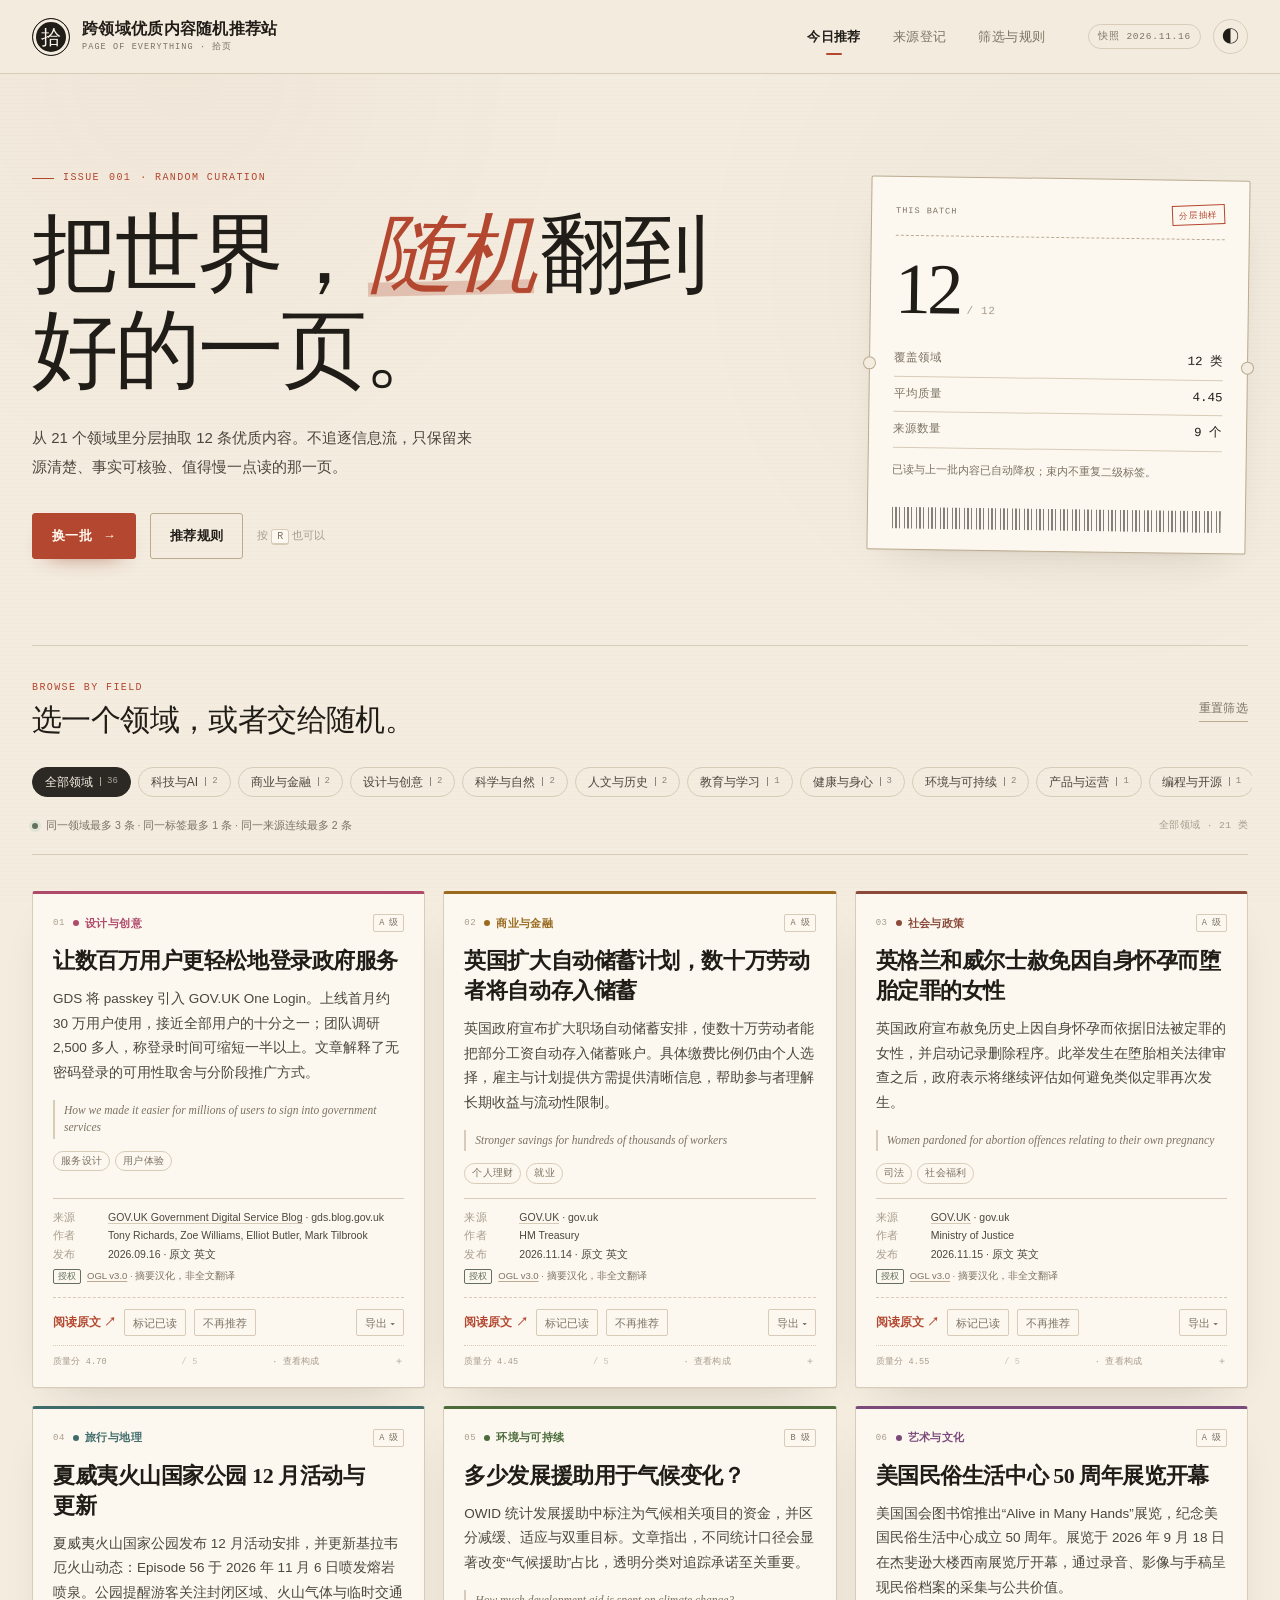
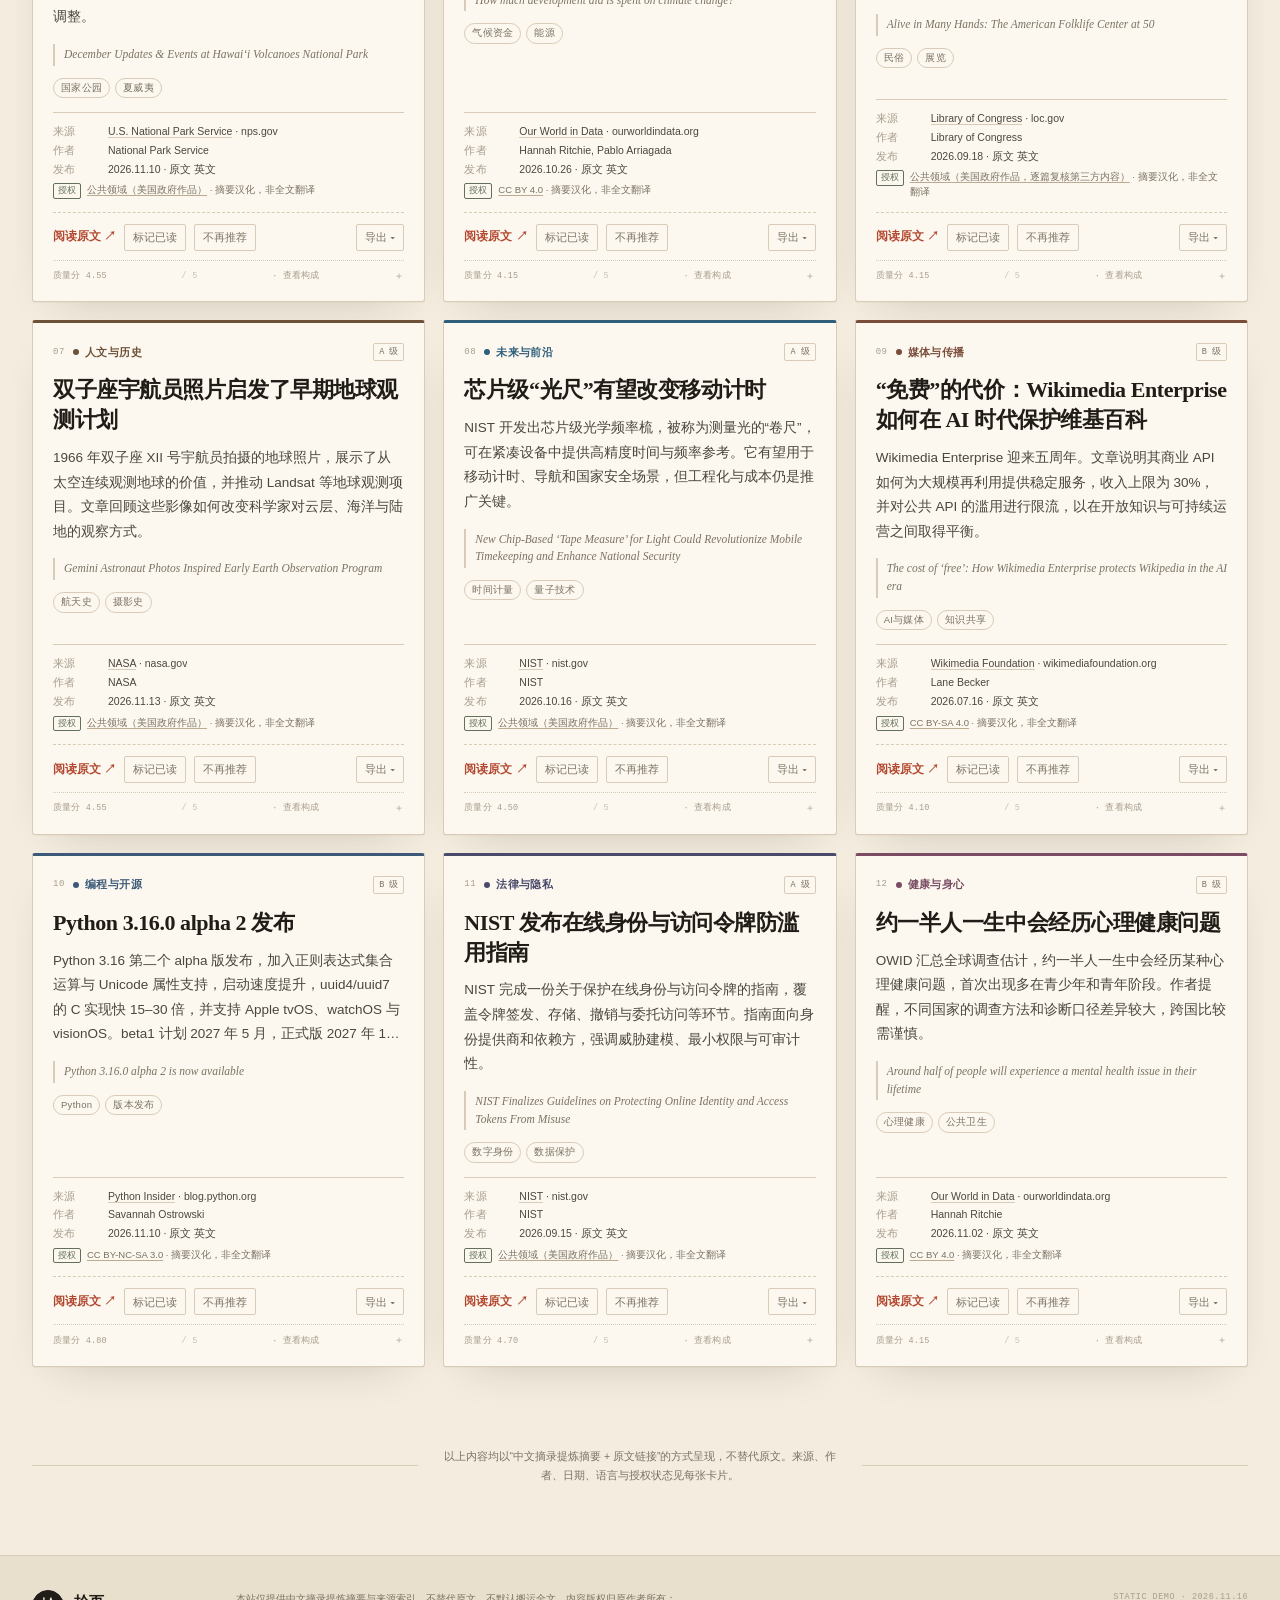
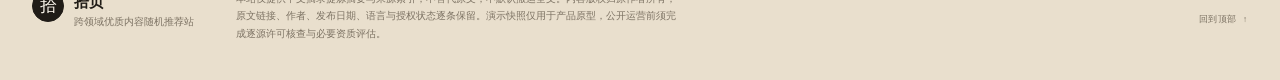
==== index.html @ 235af165 "Add files via upload" ====
<!doctype html>
<html lang="zh-CN">
<head>
  <meta charset="utf-8">
  <meta name="viewport" content="width=device-width, initial-scale=1">
  <meta name="theme-color" content="#f3ecdf">
  <title>跨领域优质内容随机推荐站 · 拾页</title>
  <meta name="description" content="从 21 个领域随机挑选优质内容，提供中文摘录提炼摘要、原始来源与原文链接。">
  <style>
/* assets/css/styles.css */
/* =========================================================
   拾页 · 跨领域优质内容随机推荐站
   暖纸 / 墨色 / 朱砂 —— 编辑部式阅读界面
   ========================================================= */

:root {
  color-scheme: light;
  --paper: #f3ecdf;
  --paper-deep: #e9dfcd;
  --paper-soft: #faf5eb;
  --card: #fcf8f0;
  --card-raised: #fffdf8;
  --ink: #201c17;
  --ink-soft: #4c463d;
  --muted: #7c7263;
  --faint: #a99d8c;
  --line: #d8cbb7;
  --line-strong: #bcab91;
  --accent: #b3472f;
  --accent-deep: #8e3220;
  --accent-soft: #f0d9cf;
  --accent-wash: rgba(179, 71, 47, .08);
  --olive: #63705b;
  --olive-soft: #dfe4d5;
  --gold: #a77a35;
  --gold-soft: #efe2c8;
  --selected: #2c2924;
  --selected-ink: #f8f1e4;
  --shadow: 0 1px 0 rgba(77, 62, 42, .04), 0 18px 45px -28px rgba(64, 47, 25, .28);
  --shadow-lift: 0 2px 0 rgba(77, 62, 42, .05), 0 26px 60px -32px rgba(64, 47, 25, .38);
  --radius: 3px;
  --radius-lg: 8px;
  --serif: "Iowan Old Style", "Palatino Linotype", "Book Antiqua", "Songti SC", "STSong", "SimSun", Georgia, serif;
  --sans: "Inter", "SF Pro Text", "PingFang SC", "Hiragino Sans GB", "Microsoft YaHei", "Noto Sans SC", sans-serif;
  --mono: "SFMono-Regular", Consolas, "Liberation Mono", Menlo, monospace;
  --shell: 1240px;
  --header-h: 74px;
  --ease: cubic-bezier(.22, 1, .36, 1);
}

[data-theme="dark"] {
  color-scheme: dark;
  --paper: #171410;
  --paper-deep: #100e0b;
  --paper-soft: #211c16;
  --card: #211c16;
  --card-raised: #272119;
  --ink: #f1e8d9;
  --ink-soft: #c8bca9;
  --muted: #a29582;
  --faint: #7d7161;
  --line: #3b3227;
  --line-strong: #554737;
  --accent: #dc7659;
  --accent-deep: #ec9075;
  --accent-soft: #44261e;
  --accent-wash: rgba(220, 118, 89, .1);
  --olive: #9aa98a;
  --olive-soft: #2b3325;
  --gold: #d0a45f;
  --gold-soft: #352b1b;
  --selected: #eadbc3;
  --selected-ink: #201c17;
  --shadow: 0 1px 0 rgba(0, 0, 0, .16), 0 22px 50px -30px rgba(0, 0, 0, .8);
  --shadow-lift: 0 2px 0 rgba(0, 0, 0, .2), 0 30px 60px -30px rgba(0, 0, 0, .9);
}

*,
*::before,
*::after { box-sizing: border-box; }

html { scroll-behavior: smooth; scroll-padding-top: calc(var(--header-h) + 22px); }

body {
  margin: 0;
  min-width: 320px;
  background: var(--paper);
  color: var(--ink);
  font-family: var(--sans);
  font-size: 15px;
  line-height: 1.65;
  -webkit-font-smoothing: antialiased;
  text-rendering: optimizeLegibility;
  overflow-x: hidden;
}

body::before {
  content: "";
  position: fixed;
  inset: 0;
  pointer-events: none;
  z-index: 0;
  opacity: .55;
  background:
    radial-gradient(circle at 14% 8%, rgba(179, 71, 47, .055), transparent 31%),
    radial-gradient(circle at 86% 30%, rgba(99, 112, 91, .06), transparent 34%),
    repeating-linear-gradient(0deg, rgba(110, 92, 66, .025) 0, rgba(110, 92, 66, .025) 1px, transparent 1px, transparent 4px);
}

[data-theme="dark"] body::before { opacity: .35; }

::selection { background: var(--accent); color: #fff8ec; }

img, svg { max-width: 100%; }

button, input, select, textarea { font: inherit; color: inherit; }

button { cursor: pointer; }

a { color: inherit; }

h1, h2, h3, p, dl, dd, ol, ul { margin: 0; }

em { font-style: italic; }

[hidden] { display: none !important; }

:focus-visible {
  outline: 2px solid var(--accent);
  outline-offset: 3px;
}

.skip-link {
  position: fixed;
  left: 16px;
  top: -70px;
  z-index: 1000;
  padding: 10px 16px;
  background: var(--ink);
  color: var(--paper-soft);
  border-radius: 999px;
  text-decoration: none;
  transition: top .2s;
}
.skip-link:focus { top: 12px; }

.shell {
  width: min(calc(100% - 64px), var(--shell));
  margin-inline: auto;
  position: relative;
  z-index: 1;
}

/* ---------- Header ---------- */

.site-header {
  position: sticky;
  top: 0;
  z-index: 50;
  height: var(--header-h);
  border-bottom: 1px solid var(--line);
  background: color-mix(in srgb, var(--paper) 88%, transparent);
  backdrop-filter: blur(14px) saturate(1.1);
}

.header-inner {
  height: 100%;
  display: flex;
  align-items: center;
  gap: 28px;
}

.brand {
  display: inline-flex;
  align-items: center;
  gap: 12px;
  text-decoration: none;
  flex: 0 0 auto;
}

.brand-mark {
  width: 38px;
  height: 38px;
  display: grid;
  place-items: center;
  border: 1px solid var(--ink);
  background: var(--ink);
  color: var(--paper-soft);
  font-family: var(--serif);
  font-size: 20px;
  line-height: 1;
  border-radius: 50%;
  box-shadow: inset 0 0 0 3px var(--paper), inset 0 0 0 4px var(--ink);
}
.brand-mark.small { width: 32px; height: 32px; font-size: 17px; box-shadow: none; }

.brand-copy { display: grid; gap: 1px; }
.brand-copy strong {
  font-family: var(--serif);
  font-weight: 600;
  font-size: 15.5px;
  letter-spacing: .02em;
  line-height: 1.3;
}
.brand-copy small {
  font-family: var(--mono);
  font-size: 8.5px;
  letter-spacing: .13em;
  color: var(--muted);
}

.main-nav {
  display: flex;
  align-items: center;
  gap: 2px;
  margin-left: auto;
}

.nav-link {
  position: relative;
  border: 0;
  background: transparent;
  color: var(--muted);
  padding: 10px 15px;
  font-size: 13px;
  letter-spacing: .03em;
  border-radius: 999px;
  transition: color .2s, background .2s;
}
.nav-link:hover { color: var(--ink); background: var(--accent-wash); }
.nav-link.is-active { color: var(--ink); font-weight: 600; }
.nav-link.is-active::after {
  content: "";
  position: absolute;
  left: 50%;
  bottom: 2px;
  width: 16px;
  height: 2px;
  background: var(--accent);
  transform: translateX(-50%);
  border-radius: 2px;
}

.header-tools {
  display: flex;
  align-items: center;
  gap: 12px;
  flex: 0 0 auto;
}

.snapshot {
  font-family: var(--mono);
  font-size: 9.5px;
  letter-spacing: .08em;
  color: var(--muted);
  border: 1px solid var(--line);
  padding: 4px 9px;
  border-radius: 999px;
  white-space: nowrap;
}

.icon-button {
  width: 35px;
  height: 35px;
  display: grid;
  place-items: center;
  border: 1px solid var(--line);
  border-radius: 50%;
  background: transparent;
  transition: transform .35s var(--ease), border-color .2s, background .2s;
}
.icon-button:hover { border-color: var(--ink); background: var(--card); transform: rotate(18deg); }
.theme-icon { font-size: 17px; line-height: 1; }

/* ---------- Shared type ---------- */

.eyebrow, .section-kicker {
  font-family: var(--mono);
  font-size: 10px;
  letter-spacing: .14em;
  text-transform: uppercase;
  color: var(--accent);
  display: flex;
  align-items: center;
  gap: 9px;
}
.eyebrow-rule {
  width: 22px;
  height: 1px;
  background: currentColor;
  display: inline-block;
}

.hero h1, .page-intro h1 {
  font-family: var(--serif);
  font-weight: 500;
  letter-spacing: -.035em;
  line-height: 1.13;
}

.hero-accent {
  color: var(--accent);
  font-style: italic;
  position: relative;
  padding: 0 .06em;
}
.hero-accent::after {
  content: "";
  position: absolute;
  left: 2%;
  right: 4%;
  bottom: .08em;
  height: .16em;
  background: var(--accent);
  opacity: .26;
  transform: rotate(-1.2deg);
}

.page-intro h1 em { color: var(--accent); font-weight: 400; }

.hero-lead, .page-lead {
  color: var(--ink-soft);
  font-size: 15px;
  line-height: 1.9;
  max-width: 55ch;
}

.section-heading {
  display: flex;
  justify-content: space-between;
  align-items: flex-end;
  gap: 26px;
  margin-bottom: 24px;
}
.section-heading.compact { align-items: center; }
.section-heading h2 {
  font-family: var(--serif);
  font-size: clamp(22px, 2.5vw, 30px);
  font-weight: 500;
  letter-spacing: -.02em;
  line-height: 1.25;
  margin-top: 5px;
}
.section-heading p:not(.section-kicker) {
  margin-top: 7px;
  color: var(--muted);
  font-size: 13px;
  max-width: 68ch;
}

/* ---------- Buttons ---------- */

.button {
  min-height: 43px;
  display: inline-flex;
  align-items: center;
  justify-content: center;
  gap: 11px;
  border-radius: var(--radius);
  padding: 11px 19px;
  border: 1px solid transparent;
  font-size: 13px;
  font-weight: 600;
  letter-spacing: .02em;
  text-decoration: none;
  transition: transform .2s var(--ease), background .2s, color .2s, border-color .2s, box-shadow .2s;
}
.button:active { transform: translateY(1px); }

.button-primary {
  background: var(--accent);
  border-color: var(--accent);
  color: #fff9ef;
  box-shadow: 0 10px 22px -16px rgba(142, 50, 32, .9);
}
.button-primary:hover { background: var(--accent-deep); border-color: var(--accent-deep); box-shadow: 0 14px 26px -14px rgba(142, 50, 32, .55); }
.button-arrow { transition: transform .25s var(--ease); }
.button-primary:hover .button-arrow { transform: translateX(4px); }

.button-quiet {
  background: transparent;
  border-color: var(--line-strong);
  color: var(--ink);
}
.button-quiet:hover { background: var(--card); border-color: var(--ink); }

.button-small { min-height: 34px; padding: 7px 13px; font-size: 12px; }

.text-button {
  border: 0;
  border-bottom: 1px solid var(--line-strong);
  background: transparent;
  padding: 3px 0;
  font-size: 11.5px;
  letter-spacing: .03em;
  color: var(--muted);
  transition: color .2s, border-color .2s;
}
.text-button:hover { color: var(--accent); border-color: var(--accent); }

.key-hint {
  font-size: 11px;
  color: var(--faint);
}
kbd {
  font-family: var(--mono);
  font-size: 10px;
  border: 1px solid var(--line);
  border-bottom-width: 2px;
  background: var(--card);
  border-radius: 3px;
  padding: 1px 5px;
  color: var(--muted);
}

/* ---------- Hero ---------- */

.hero {
  display: grid;
  grid-template-columns: minmax(0, 1.42fr) minmax(280px, .72fr);
  gap: clamp(40px, 7vw, 92px);
  align-items: center;
  padding: clamp(54px, 8vw, 96px) 0 clamp(58px, 7vw, 86px);
  border-bottom: 1px solid var(--line);
  position: relative;
}

.hero-copy { max-width: 760px; }
.hero h1 {
  font-size: clamp(48px, 6.7vw, 88px);
  margin: 20px 0 24px;
}
.hero-lead { max-width: 53ch; }
.hero-actions {
  display: flex;
  align-items: center;
  gap: 14px;
  flex-wrap: wrap;
  margin-top: 32px;
}

.batch-ticket {
  position: relative;
  background: var(--card);
  border: 1px solid var(--line-strong);
  padding: 24px 24px 20px;
  box-shadow: var(--shadow);
  transform: rotate(.8deg);
  border-radius: 2px;
}
.batch-ticket::before,
.batch-ticket::after {
  content: "";
  position: absolute;
  width: 13px;
  height: 13px;
  background: var(--paper);
  border: 1px solid var(--line-strong);
  border-radius: 50%;
  left: -7px;
  top: calc(50% - 6px);
}
.batch-ticket::after { left: auto; right: -7px; }

.ticket-top {
  display: flex;
  justify-content: space-between;
  align-items: center;
  font-family: var(--mono);
  font-size: 8.5px;
  letter-spacing: .12em;
  color: var(--muted);
  padding-bottom: 14px;
  border-bottom: 1px dashed var(--line-strong);
}
.ticket-stamp {
  color: var(--accent);
  border: 1px solid currentColor;
  padding: 2px 6px;
  transform: rotate(-3deg);
  font-family: var(--sans);
  letter-spacing: .08em;
}
.ticket-number {
  display: flex;
  align-items: baseline;
  gap: 7px;
  padding: 17px 0 4px;
}
.ticket-number span {
  font-family: var(--serif);
  font-size: clamp(52px, 6vw, 72px);
  line-height: 1;
  letter-spacing: -.05em;
  font-variant-numeric: lining-nums;
}
.ticket-number small { color: var(--faint); font-family: var(--mono); font-size: 11px; letter-spacing: .06em; }

.ticket-stats { display: grid; gap: 0; margin: 12px 0 0; }
.ticket-stats > div {
  display: flex;
  justify-content: space-between;
  align-items: baseline;
  padding: 7px 0;
  border-bottom: 1px solid var(--line);
}
.ticket-stats dt { color: var(--muted); font-size: 11.5px; }
.ticket-stats dd { font-family: var(--mono); font-size: 12.5px; font-variant-numeric: tabular-nums; }

.ticket-note {
  margin-top: 13px;
  color: var(--muted);
  font-size: 11px;
  line-height: 1.6;
  min-height: 2.8em;
}

.ticket-barcode {
  height: 22px;
  margin-top: 15px;
  opacity: .55;
  background: repeating-linear-gradient(90deg,
    var(--ink) 0, var(--ink) 1px, transparent 1px, transparent 3px,
    var(--ink) 3px, var(--ink) 5px, transparent 5px, transparent 7px,
    var(--ink) 7px, var(--ink) 8px, transparent 8px, transparent 12px);
  clip-path: polygon(0 0, 100% 0, 100% 100%, 0 100%);
}

/* ---------- Filters ---------- */

.filter-panel {
  padding: 34px 0 18px;
  border-bottom: 1px solid var(--line);
}

.chip-scroller {
  overflow-x: auto;
  margin: 0 -4px;
  padding: 4px 4px 10px;
  scrollbar-width: thin;
  scrollbar-color: var(--line-strong) transparent;
}
.chip-scroller::-webkit-scrollbar { height: 5px; }
.chip-scroller::-webkit-scrollbar-thumb { background: var(--line-strong); border-radius: 99px; }

.chip-row {
  display: flex;
  flex-wrap: wrap;
  gap: 7px;
}
.chip-scroller .chip-row { flex-wrap: nowrap; width: max-content; }

.chip {
  display: inline-flex;
  align-items: center;
  gap: 7px;
  white-space: nowrap;
  border: 1px solid var(--line);
  background: transparent;
  color: var(--ink-soft);
  border-radius: 999px;
  padding: 7px 12px;
  font-size: 12px;
  line-height: 1.2;
  transition: border-color .2s, background .2s, color .2s, transform .2s;
}
.chip:hover { border-color: var(--line-strong); background: var(--card); transform: translateY(-1px); }
.chip.is-active {
  background: var(--selected);
  border-color: var(--selected);
  color: var(--selected-ink);
}
.chip-count {
  font-family: var(--mono);
  font-size: 9px;
  opacity: .62;
  border-left: 1px solid currentColor;
  padding-left: 6px;
  line-height: 1;
}
.chip:disabled { opacity: .38; cursor: not-allowed; transform: none; }

.tag-filter {
  display: flex;
  align-items: flex-start;
  gap: 14px;
  padding: 12px 0 4px;
}
.tag-filter-label {
  flex: 0 0 auto;
  font-family: var(--mono);
  font-size: 9px;
  letter-spacing: .1em;
  color: var(--muted);
  padding-top: 8px;
}
.tag-row { display: flex; flex-wrap: wrap; gap: 6px; }
.tag-row .chip { font-size: 11px; padding: 5px 10px; background: var(--accent-wash); border-color: transparent; }
.tag-row .chip.is-active { background: var(--accent); color: #fff8ec; }

.filter-foot {
  display: flex;
  justify-content: space-between;
  align-items: center;
  gap: 18px;
  padding: 10px 0 2px;
}
.filter-hint {
  font-size: 10.5px;
  color: var(--muted);
  display: flex;
  align-items: center;
  gap: 8px;
}
.status-dot {
  width: 6px;
  height: 6px;
  border-radius: 50%;
  background: var(--olive);
  box-shadow: 0 0 0 3px var(--olive-soft);
  flex: 0 0 auto;
}
.filter-mode {
  font-family: var(--mono);
  font-size: 9.5px;
  letter-spacing: .05em;
  color: var(--faint);
  white-space: nowrap;
}

/* ---------- Feed / skeleton ---------- */

.feed-status { padding: 36px 0 10px; }

.skeleton-grid {
  display: grid;
  grid-template-columns: repeat(3, minmax(0, 1fr));
  gap: 18px;
}
.skeleton-card {
  height: 370px;
  border: 1px solid var(--line);
  background:
    linear-gradient(100deg, transparent 20%, rgba(255, 255, 255, .3) 38%, transparent 56%) 0 0 / 220% 100%,
    var(--card);
  animation: shimmer 1.55s linear infinite;
  border-radius: var(--radius);
}
[data-theme="dark"] .skeleton-card {
  background:
    linear-gradient(100deg, transparent 20%, rgba(255, 255, 255, .045) 38%, transparent 56%) 0 0 / 220% 100%,
    var(--card);
}
@keyframes shimmer { to { background-position: -120% 0, 0 0; } }
.loading-copy {
  margin-top: 18px;
  display: flex;
  align-items: center;
  justify-content: center;
  gap: 9px;
  color: var(--muted);
  font-size: 12px;
}
.spinner {
  width: 13px;
  height: 13px;
  border: 1.5px solid var(--line-strong);
  border-top-color: var(--accent);
  border-radius: 50%;
  animation: spin .8s linear infinite;
}
@keyframes spin { to { transform: rotate(360deg); } }

.card-grid {
  display: grid;
  grid-template-columns: repeat(3, minmax(0, 1fr));
  gap: 18px;
  padding: 36px 0 56px;
}

/* ---------- Story cards ---------- */

.story-card {
  --card-accent: var(--accent);
  position: relative;
  display: flex;
  flex-direction: column;
  min-width: 0;
  background: var(--card);
  border: 1px solid var(--line);
  border-top: 3px solid var(--card-accent);
  border-radius: var(--radius);
  padding: 19px 20px 17px;
  box-shadow: var(--shadow);
  transition: transform .35s var(--ease), box-shadow .35s var(--ease), border-color .2s;
}
.story-card:hover { transform: translateY(-3px); box-shadow: var(--shadow-lift); border-color: var(--line-strong); }
.story-card.is-read { opacity: .7; }
.story-card.is-read:hover { opacity: 1; }
.story-card.is-entering { animation: card-in .45s var(--ease) both; }
@keyframes card-in {
  from { opacity: 0; transform: translateY(10px); }
  to { opacity: 1; transform: translateY(0); }
}

.card-top {
  display: flex;
  align-items: center;
  gap: 8px;
  min-width: 0;
  min-height: 20px;
}
.card-index {
  font-family: var(--mono);
  font-size: 9px;
  color: var(--faint);
  letter-spacing: .06em;
  flex: 0 0 auto;
}
.card-domain {
  display: inline-flex;
  align-items: center;
  gap: 6px;
  font-size: 10.5px;
  letter-spacing: .04em;
  font-weight: 600;
  color: var(--card-accent);
  min-width: 0;
  white-space: nowrap;
  overflow: hidden;
  text-overflow: ellipsis;
}
.card-domain-dot {
  width: 6px;
  height: 6px;
  border-radius: 50%;
  background: currentColor;
  flex: 0 0 auto;
}
.card-read-badge {
  margin-left: auto;
  flex: 0 0 auto;
  font-size: 9px;
  letter-spacing: .05em;
  color: var(--olive);
  background: var(--olive-soft);
  border-radius: 999px;
  padding: 2px 7px;
}
.card-grade {
  margin-left: auto;
  flex: 0 0 auto;
  font-family: var(--mono);
  font-size: 8.5px;
  color: var(--muted);
  border: 1px solid var(--line);
  padding: 1px 5px;
  border-radius: 2px;
}
.card-read-badge + .card-grade { margin-left: 0; }

.card-title {
  font-family: var(--serif);
  font-size: 22px;
  font-weight: 600;
  line-height: 1.36;
  letter-spacing: -.02em;
  margin: 13px 0 11px;
  text-wrap: pretty;
}
.card-title a { text-decoration: none; }
.card-title a:hover { color: var(--accent); }

.card-summary {
  color: var(--ink-soft);
  font-size: 13.5px;
  line-height: 1.82;
  margin-bottom: 12px;
  display: -webkit-box;
  -webkit-line-clamp: 4;
  -webkit-box-orient: vertical;
  overflow: hidden;
}

.card-points {
  list-style: none;
  padding: 0;
  margin: 0 0 13px;
  display: grid;
  gap: 6px;
}
.card-points li {
  position: relative;
  padding-left: 15px;
  font-size: 12.5px;
  line-height: 1.68;
  color: var(--ink-soft);
}
.card-points li::before {
  content: "";
  position: absolute;
  left: 0;
  top: .72em;
  width: 5px;
  height: 1px;
  background: var(--card-accent);
}

.card-original {
  border-left: 2px solid var(--line);
  padding: 2px 0 2px 9px;
  margin: 2px 0 12px;
  color: var(--muted);
  font-family: var(--serif);
  font-size: 11.5px;
  line-height: 1.55;
  font-style: italic;
  display: -webkit-box;
  -webkit-line-clamp: 2;
  -webkit-box-orient: vertical;
  overflow: hidden;
}
.card-original a { text-decoration: none; }
.card-original a:hover { color: var(--accent); }
.card-license a { color: inherit; text-decoration: underline; text-decoration-color: var(--line-strong); text-underline-offset: 2px; }
.card-license a:hover { color: var(--accent); }

.card-trace-details {
  margin-top: 9px;
  border-top: 1px dotted var(--line);
  padding-top: 7px;
}
.card-trace-details summary {
  list-style: none;
  cursor: pointer;
  color: var(--faint);
  font-family: var(--mono);
  font-size: 8.5px;
  letter-spacing: .02em;
  display: flex;
  align-items: center;
  justify-content: space-between;
  gap: 8px;
}
.card-trace-details summary::-webkit-details-marker { display: none; }
.card-trace-details summary::after { content: "＋"; font-family: var(--sans); font-size: 10px; }
.card-trace-details[open] summary::after { content: "－"; }
.card-trace-details summary:hover { color: var(--accent); }
.card-trace-details summary span { opacity: .6; }

.card-tags { display: flex; flex-wrap: wrap; gap: 5px; margin-bottom: 14px; }
.tag {
  font-size: 9.5px;
  letter-spacing: .03em;
  color: var(--muted);
  border: 1px solid var(--line);
  border-radius: 999px;
  padding: 2px 7px;
  line-height: 1.5;
  white-space: nowrap;
}

.card-meta {
  margin-top: auto;
  border-top: 1px solid var(--line);
  padding-top: 11px;
  display: grid;
  gap: 3px;
}
.meta-row {
  display: flex;
  gap: 9px;
  align-items: baseline;
  min-width: 0;
  font-size: 10.5px;
  line-height: 1.5;
}
.meta-label {
  flex: 0 0 46px;
  color: var(--faint);
  letter-spacing: .04em;
}
.meta-value {
  color: var(--ink-soft);
  min-width: 0;
  overflow: hidden;
  text-overflow: ellipsis;
  white-space: nowrap;
}
.meta-value a { text-decoration: none; border-bottom: 1px solid var(--line); }
.meta-value a:hover { color: var(--accent); border-color: var(--accent); }
.meta-value.mono { font-family: var(--mono); font-size: 9.5px; }

.card-license {
  margin-top: 6px;
  display: flex;
  gap: 6px;
  align-items: flex-start;
  font-size: 9.5px;
  color: var(--muted);
  line-height: 1.5;
}
.license-badge {
  flex: 0 0 auto;
  color: var(--olive);
  border: 1px solid var(--olive);
  border-radius: 2px;
  padding: 0 4px;
  font-size: 8.5px;
  line-height: 1.6;
}

.card-actions {
  display: flex;
  align-items: center;
  gap: 8px;
  margin-top: 13px;
  padding-top: 11px;
  border-top: 1px dashed var(--line);
}
.action-link {
  text-decoration: none;
  font-size: 11.5px;
  font-weight: 600;
  color: var(--accent);
  display: inline-flex;
  align-items: center;
  gap: 5px;
  padding: 3px 0;
  border-bottom: 1px solid transparent;
}
.action-link:hover { border-bottom-color: var(--accent); }
.action-button {
  border: 1px solid var(--line);
  background: transparent;
  color: var(--muted);
  border-radius: 2px;
  min-height: 27px;
  padding: 3px 8px;
  font-size: 10.5px;
  line-height: 1;
  transition: color .2s, border-color .2s, background .2s;
}
.action-button:hover, .action-button.is-active { color: var(--ink); border-color: var(--line-strong); background: var(--paper-soft); }
.action-button.is-read { color: var(--olive); border-color: var(--olive); }
.action-spacer { margin-left: auto; }

.card-menu-wrap { position: relative; margin-left: auto; }
.export-menu {
  position: absolute;
  right: 0;
  bottom: calc(100% + 7px);
  z-index: 8;
  min-width: 126px;
  background: var(--card-raised);
  border: 1px solid var(--line-strong);
  border-radius: var(--radius);
  box-shadow: 0 18px 40px -18px rgba(35, 25, 12, .45);
  padding: 5px;
  display: grid;
  gap: 2px;
}
.export-menu button {
  border: 0;
  background: transparent;
  text-align: left;
  padding: 7px 9px;
  font-size: 11.5px;
  border-radius: 2px;
  color: var(--ink-soft);
}
.export-menu button:hover { background: var(--accent-wash); color: var(--accent); }
.export-menu small { display: block; color: var(--faint); font-size: 9px; }

.card-trace {
  margin-top: 9px;
  border-top: 1px dotted var(--line);
  padding-top: 8px;
  display: grid;
  grid-template-columns: repeat(5, 1fr);
  gap: 5px;
}
.trace-part { min-width: 0; }
.trace-part span { display: block; color: var(--faint); font-size: 8px; letter-spacing: .03em; white-space: nowrap; }
.trace-part strong { display: block; font-family: var(--mono); font-size: 9.5px; font-weight: 500; color: var(--muted); }
.trace-bar { height: 2px; background: var(--line); margin-top: 3px; overflow: hidden; }
.trace-bar i { display: block; height: 100%; background: var(--card-accent); opacity: .65; }

.card-footnote {
  font-size: 8.5px;
  color: var(--faint);
  line-height: 1.5;
  margin-top: 8px;
}

.card-flag {
  display: inline-flex;
  align-items: center;
  gap: 4px;
  color: var(--gold);
  font-size: 9px;
  border: 1px solid var(--gold);
  border-radius: 2px;
  padding: 0 4px;
  margin-left: 5px;
}

/* ---------- Empty / end ---------- */

.empty-state {
  text-align: center;
  padding: 72px 20px 86px;
  border: 1px dashed var(--line-strong);
  margin: 36px 0 46px;
  background: rgba(252, 248, 240, .35);
}
.empty-mark {
  width: 58px;
  height: 58px;
  display: grid;
  place-items: center;
  margin: 0 auto 20px;
  border: 1px solid var(--line-strong);
  border-radius: 50%;
  font-family: var(--serif);
  color: var(--faint);
  font-size: 22px;
}
.empty-state h2 { font-family: var(--serif); font-size: 27px; font-weight: 500; }
.empty-state p { margin: 9px auto 22px; color: var(--muted); font-size: 13px; max-width: 50ch; }
.empty-actions { display: flex; justify-content: center; gap: 10px; flex-wrap: wrap; }

.end-note {
  display: flex;
  align-items: center;
  gap: 18px;
  padding: 24px 0 70px;
  color: var(--muted);
  font-size: 10.5px;
  line-height: 1.8;
  text-align: center;
}
.end-note p { max-width: 70ch; margin-inline: auto; }
.end-rule { height: 1px; background: var(--line); flex: 1; }

/* ---------- Page intros ---------- */

.view { animation: view-in .35s var(--ease); }
@keyframes view-in { from { opacity: 0; } to { opacity: 1; } }

.page-intro {
  padding: clamp(52px, 7vw, 82px) 0 38px;
  border-bottom: 1px solid var(--line);
}
.page-intro h1 { font-size: clamp(42px, 6vw, 76px); margin: 18px 0 22px; }

/* ---------- Sources ---------- */

.ledger-summary {
  display: grid;
  grid-template-columns: repeat(3, 1fr);
  border-bottom: 1px solid var(--line);
}
.ledger-summary > div {
  padding: 23px 22px 21px;
  border-right: 1px solid var(--line);
  display: flex;
  align-items: baseline;
  gap: 11px;
  color: var(--muted);
  font-size: 11.5px;
}
.ledger-summary > div:last-child { border-right: 0; }
.ledger-number { font-family: var(--serif); font-size: 34px; color: var(--ink); line-height: 1; }

.notice-card {
  margin: 26px 0;
  border: 1px solid var(--line-strong);
  border-left: 3px solid var(--accent);
  background: var(--card);
  padding: 17px 20px;
}
.notice-card strong { font-family: var(--serif); font-size: 14px; color: var(--accent); }
.notice-card p { margin-top: 5px; color: var(--ink-soft); font-size: 12px; line-height: 1.8; }

.source-toolbar {
  display: flex;
  align-items: center;
  justify-content: space-between;
  gap: 20px;
  margin: 22px 0 20px;
}
.toolbar-note { color: var(--faint); font-size: 10px; text-align: right; }

.source-list { display: grid; grid-template-columns: repeat(2, minmax(0, 1fr)); gap: 14px; }

.source-card {
  border: 1px solid var(--line);
  background: var(--card);
  padding: 18px 19px 16px;
  min-width: 0;
  position: relative;
}
.source-card.is-excluded { opacity: .78; border-style: dashed; background: transparent; }
.source-head {
  display: flex;
  align-items: flex-start;
  gap: 10px;
  padding-bottom: 11px;
  border-bottom: 1px solid var(--line);
}
.source-grade {
  flex: 0 0 auto;
  width: 28px;
  height: 28px;
  display: grid;
  place-items: center;
  border: 1px solid currentColor;
  font-family: var(--serif);
  font-size: 15px;
  border-radius: 50%;
}
.source-grade.grade-A { color: var(--olive); }
.source-grade.grade-B { color: var(--gold); }
.source-grade.grade-C { color: var(--muted); }
.source-grade.grade-D { color: var(--accent); }
.source-name { font-family: var(--serif); font-size: 17px; line-height: 1.3; font-weight: 600; }
.source-domain { font-family: var(--mono); font-size: 9.5px; color: var(--muted); margin-top: 2px; }
.source-domain a { text-decoration: none; border-bottom: 1px dotted var(--line-strong); }
.source-domain a:hover { color: var(--accent); }
.source-status {
  margin-left: auto;
  flex: 0 0 auto;
  font-size: 9px;
  letter-spacing: .04em;
  padding: 2px 7px;
  border-radius: 999px;
  color: var(--olive);
  background: var(--olive-soft);
}
.source-status.excluded { color: var(--accent); background: var(--accent-soft); }
.source-status.stale { color: var(--gold); background: var(--gold-soft); }
.source-status.paused { color: var(--accent); background: var(--accent-soft); }

.source-grid {
  display: grid;
  grid-template-columns: 1fr 1fr;
  gap: 7px 16px;
  padding: 11px 0;
}
.source-field { min-width: 0; }
.source-field dt { color: var(--faint); font-size: 9px; letter-spacing: .03em; margin-bottom: 1px; }
.source-field dd { color: var(--ink-soft); font-size: 10.5px; line-height: 1.5; overflow-wrap: anywhere; }
.source-field dd a { color: var(--accent); text-decoration: none; }
.source-field dd a:hover { text-decoration: underline; }
.source-field.wide { grid-column: 1 / -1; }

.license-pill {
  display: inline-block;
  font-size: 9px;
  line-height: 1.5;
  padding: 1px 5px;
  border: 1px solid var(--line-strong);
  border-radius: 2px;
  color: var(--ink-soft);
}
.source-review {
  display: flex;
  align-items: center;
  justify-content: space-between;
  gap: 10px;
  border-top: 1px dashed var(--line);
  padding-top: 9px;
  margin-top: 2px;
  font-size: 9.5px;
  color: var(--muted);
}
.review-flag { color: var(--gold); }
.review-flag.ok { color: var(--olive); }

.rhythm-grid {
  display: grid;
  grid-template-columns: repeat(4, minmax(0, 1fr));
  gap: 0;
  border-top: 1px solid var(--line);
  border-bottom: 1px solid var(--line);
}
.rhythm-item { padding: 21px 19px; border-right: 1px solid var(--line); }
.rhythm-item:last-child { border-right: 0; }
.rhythm-item > span { font-family: var(--mono); font-size: 9px; color: var(--accent); letter-spacing: .08em; }
.rhythm-item h3 { font-family: var(--serif); font-size: 20px; font-weight: 500; margin: 6px 0 5px; }
.rhythm-item p { color: var(--muted); font-size: 11px; line-height: 1.7; }

.mini-section { padding: 38px 0 52px; }

/* ---------- Method ---------- */

.pipeline {
  list-style: none;
  padding: 0;
  border-top: 1px solid var(--line);
}
.pipeline-step {
  display: grid;
  grid-template-columns: 92px minmax(0, 1fr);
  gap: 24px;
  padding: 22px 0;
  border-bottom: 1px solid var(--line);
}
.step-index {
  font-family: var(--serif);
  font-size: 42px;
  line-height: 1;
  color: var(--accent);
  opacity: .55;
  letter-spacing: -.04em;
}
.pipeline-step h2 { font-family: var(--serif); font-size: 23px; font-weight: 500; margin-bottom: 5px; }
.pipeline-step p { color: var(--muted); font-size: 12px; line-height: 1.8; max-width: 82ch; }

.audit-section { padding: 45px 0 12px; }
.audit-stats { display: flex; align-items: flex-end; gap: 26px; flex: 0 0 auto; }
.audit-stats > div { text-align: right; }
.audit-stats strong { display: block; font-family: var(--serif); font-size: 30px; line-height: 1; font-weight: 500; }
.audit-stats span { display: block; margin-top: 4px; color: var(--muted); font-size: 9px; letter-spacing: .03em; }

.table-wrap {
  overflow-x: auto;
  border: 1px solid var(--line);
  background: var(--card);
  scrollbar-width: thin;
}
.data-table {
  width: 100%;
  border-collapse: collapse;
  min-width: 680px;
  font-size: 11px;
}
.data-table caption {
  caption-side: top;
  text-align: left;
  padding: 10px 13px;
  color: var(--faint);
  font-family: var(--mono);
  font-size: 8.5px;
  letter-spacing: .06em;
  border-bottom: 1px solid var(--line);
}
.data-table th {
  text-align: left;
  font-weight: 600;
  color: var(--muted);
  font-size: 9px;
  letter-spacing: .04em;
  padding: 9px 12px;
  border-bottom: 1px solid var(--line-strong);
  white-space: nowrap;
  background: var(--paper-soft);
}
.data-table td {
  padding: 10px 12px;
  border-bottom: 1px solid var(--line);
  vertical-align: top;
  color: var(--ink-soft);
}
.data-table tr:last-child td { border-bottom: 0; }
.data-table tbody tr:hover td { background: var(--accent-wash); }
.table-title { font-family: var(--serif); font-size: 12.5px; color: var(--ink); font-weight: 600; display: block; max-width: 34ch; }
.table-sub { color: var(--faint); font-size: 9px; display: block; margin-top: 1px; }
.reason-list { display: flex; flex-wrap: wrap; gap: 3px; }
.reason-chip {
  font-size: 8.5px;
  color: var(--accent);
  border: 1px solid var(--accent);
  border-radius: 2px;
  padding: 0 4px;
  white-space: nowrap;
}
.score-cell { font-family: var(--mono); font-size: 10px; }
.flag-badge { font-size: 8.5px; border-radius: 2px; padding: 1px 5px; border: 1px solid currentColor; white-space: nowrap; }
.flag-badge.high { color: var(--gold); }
.flag-badge.low { color: var(--accent); }
.flag-badge.ok { color: var(--olive); }

.trace-table .bar-cell { min-width: 92px; }
.trace-score-bar { height: 3px; background: var(--line); margin-top: 4px; }
.trace-score-bar i { display: block; height: 100%; background: var(--accent); }

.method-notes { padding: 45px 0 12px; }
.notes-grid {
  display: grid;
  grid-template-columns: repeat(4, minmax(0, 1fr));
  gap: 0;
  border-top: 1px solid var(--line);
  border-bottom: 1px solid var(--line);
}
.note-block { padding: 20px 19px; border-right: 1px solid var(--line); }
.note-block:last-child { border-right: 0; }
.note-block h3 { font-family: var(--serif); font-size: 19px; font-weight: 500; margin-bottom: 5px; }
.note-block p { color: var(--muted); font-size: 11px; line-height: 1.75; }

.config-details {
  margin: 34px 0 58px;
  border: 1px solid var(--line);
  background: var(--card);
  padding: 0 17px;
}
.config-details summary {
  cursor: pointer;
  padding: 13px 0;
  font-family: var(--mono);
  font-size: 10px;
  letter-spacing: .04em;
  color: var(--muted);
}
.config-details summary:hover { color: var(--accent); }
.config-list {
  display: grid;
  grid-template-columns: repeat(2, 1fr);
  gap: 0 26px;
  padding: 4px 0 15px;
}
.config-list > div {
  display: flex;
  justify-content: space-between;
  gap: 14px;
  padding: 6px 0;
  border-top: 1px solid var(--line);
  font-size: 10px;
}
.config-list dt { color: var(--muted); }
.config-list dd { font-family: var(--mono); color: var(--ink-soft); text-align: right; overflow-wrap: anywhere; }

/* ---------- Footer ---------- */

.site-footer {
  border-top: 1px solid var(--line);
  background: var(--paper-deep);
  padding: 34px 0 38px;
  position: relative;
  z-index: 1;
}
.footer-inner {
  display: grid;
  grid-template-columns: 170px minmax(0, 1fr) auto;
  gap: 34px;
  align-items: start;
}
.footer-brand { display: flex; align-items: flex-start; gap: 10px; }
.footer-brand p { font-size: 10px; color: var(--muted); line-height: 1.6; }
.footer-brand strong { font-family: var(--serif); font-size: 15px; color: var(--ink); font-weight: 600; }
.footer-legal { color: var(--muted); font-size: 9.5px; line-height: 1.85; max-width: 85ch; }
.footer-meta {
  display: flex;
  flex-direction: column;
  align-items: flex-end;
  gap: 9px;
  font-family: var(--mono);
  font-size: 8.5px;
  letter-spacing: .06em;
  color: var(--faint);
  white-space: nowrap;
}
.footer-meta a { text-decoration: none; color: var(--muted); }
.footer-meta a:hover { color: var(--accent); }

/* ---------- Toast ---------- */

.toast {
  position: fixed;
  left: 50%;
  bottom: 26px;
  z-index: 100;
  transform: translateX(-50%);
  background: var(--selected);
  color: var(--selected-ink);
  border-radius: 999px;
  padding: 10px 18px;
  font-size: 12px;
  box-shadow: 0 16px 38px -18px rgba(0, 0, 0, .5);
  max-width: calc(100vw - 34px);
  text-align: center;
  animation: toast-in .3s var(--ease);
}
@keyframes toast-in { from { opacity: 0; transform: translate(-50%, 8px); } to { opacity: 1; transform: translate(-50%, 0); } }

/* ---------- Export overlay ---------- */

.export-overlay {
  position: fixed;
  inset: 0;
  z-index: 200;
  background: rgba(25, 20, 14, .52);
  backdrop-filter: blur(4px);
  display: grid;
  place-items: center;
  padding: 20px;
}
.export-dialog {
  position: relative;
  width: min(92vw, 450px);
  background: var(--card-raised);
  border: 1px solid var(--line-strong);
  border-radius: var(--radius-lg);
  padding: 30px 30px 26px;
  box-shadow: 0 30px 80px -30px rgba(0, 0, 0, .55);
}
.export-dialog h2 { font-family: var(--serif); font-size: 27px; font-weight: 500; margin: 7px 0 8px; }
.export-status { font-size: 12.5px; color: var(--ink-soft); min-height: 1.6em; }
.export-progress { height: 3px; margin: 16px 0 12px; background: var(--line); overflow: hidden; }
.export-progress span {
  display: block;
  height: 100%;
  width: 38%;
  background: var(--accent);
  animation: progress 1.25s ease-in-out infinite;
}
@keyframes progress { 0% { transform: translateX(-110%); } 100% { transform: translateX(360%); } }
.export-detail { color: var(--faint); font-size: 10.5px; line-height: 1.7; }
.export-error { margin-top: 16px; border-top: 1px solid var(--line); padding-top: 14px; }
.export-error p { color: var(--accent); font-size: 11.5px; line-height: 1.7; margin-bottom: 10px; }
.export-error-actions { display: flex; gap: 8px; flex-wrap: wrap; }
.export-close {
  position: absolute;
  right: 10px;
  top: 8px;
  border: 0;
  background: transparent;
  color: var(--faint);
  font-size: 23px;
  line-height: 1;
  padding: 6px 9px;
}
.export-close:hover { color: var(--ink); }

/* ---------- Responsive ---------- */

@media (max-width: 1080px) {
  .shell { width: min(calc(100% - 44px), var(--shell)); }
  .hero { grid-template-columns: minmax(0, 1.25fr) minmax(255px, .7fr); gap: 40px; }
  .card-grid, .skeleton-grid { grid-template-columns: repeat(2, minmax(0, 1fr)); }
  .rhythm-grid, .notes-grid { grid-template-columns: repeat(2, minmax(0, 1fr)); }
  .rhythm-item:nth-child(2), .note-block:nth-child(2) { border-right: 0; }
  .rhythm-item:nth-child(-n+2), .note-block:nth-child(-n+2) { border-bottom: 1px solid var(--line); }
  .note-block:nth-child(3) { border-right: 1px solid var(--line); }
  .footer-inner { grid-template-columns: 150px minmax(0, 1fr); }
  .footer-meta { grid-column: 2; flex-direction: row; justify-content: flex-start; align-items: center; }
}

@media (max-width: 840px) {
  :root { --header-h: 66px; }
  .header-inner { gap: 12px; }
  .brand-copy strong { font-size: 13.5px; max-width: 190px; display: block; line-height: 1.35; }
  .brand-copy small { font-size: 7.5px; }
  .brand-mark { width: 33px; height: 33px; font-size: 17px; }
  .snapshot { display: none; }
  .main-nav { margin-left: auto; gap: 0; }
  .nav-link { padding: 8px 9px; font-size: 11.5px; }
  .header-tools { margin-left: 0; }

  .hero { grid-template-columns: 1fr; gap: 34px; padding-top: 42px; }
  .batch-ticket { transform: none; max-width: 420px; }
  .batch-ticket::before, .batch-ticket::after { display: none; }
  .hero h1 { margin-top: 16px; }

  .filter-panel { padding-top: 26px; }
  .section-heading { align-items: flex-start; gap: 15px; }
  .section-heading.compact { flex-wrap: wrap; }
  .tag-filter { flex-direction: column; gap: 2px; }
  .filter-foot { flex-direction: column; align-items: flex-start; gap: 5px; }
  .tag-filter-label { padding-top: 0; }

  .source-list { grid-template-columns: 1fr; }
  .ledger-summary > div { flex-direction: column; gap: 4px; padding: 16px; }
  .ledger-summary { border: 1px solid var(--line); }
  .ledger-summary > div { border-right: 0; border-bottom: 1px solid var(--line); }
  .ledger-summary > div:last-child { border-bottom: 0; }

  .source-toolbar { flex-direction: column; align-items: flex-start; gap: 8px; }
  .toolbar-note { text-align: left; }

  .pipeline-step { grid-template-columns: 56px minmax(0, 1fr); gap: 15px; }
  .step-index { font-size: 32px; }

  .audit-section .section-heading { flex-direction: column; }
  .audit-stats { align-items: flex-start; gap: 20px; }
  .audit-stats > div { text-align: left; }

  .config-list { grid-template-columns: 1fr; }
  .footer-inner { grid-template-columns: 1fr; gap: 20px; }
  .footer-meta { grid-column: auto; }
}

@media (max-width: 620px) {
  body { font-size: 14px; }
  .shell { width: calc(100% - 30px); }
  .site-header { height: auto; min-height: var(--header-h); }
  .header-inner { flex-wrap: wrap; padding-top: 9px; padding-bottom: 8px; gap: 7px 10px; }
  .brand { flex: 1 1 auto; }
  .brand-copy strong { max-width: 180px; }
  .main-nav { order: 3; width: 100%; justify-content: flex-start; border-top: 1px solid var(--line); margin-top: 3px; }
  .nav-link { padding: 7px 10px 7px 0; }
  .nav-link.is-active::after { left: 0; transform: none; width: 13px; }
  .header-tools { margin-left: 0; }

  .hero { padding: 34px 0 44px; gap: 26px; }
  .hero h1 { font-size: clamp(38px, 12.5vw, 56px); margin: 15px 0 17px; }
  .hero-lead { font-size: 13.5px; line-height: 1.85; }
  .hero-actions { margin-top: 22px; gap: 9px; }
  .key-hint { width: 100%; margin-top: 2px; }
  .batch-ticket { padding: 19px 18px 16px; }
  .ticket-number span { font-size: 56px; }

  .section-heading h2 { font-size: 24px; }
  .page-intro h1 { font-size: clamp(34px, 10.5vw, 48px); }
  .page-lead { font-size: 13px; }

  .card-grid, .skeleton-grid { grid-template-columns: 1fr; gap: 13px; padding-top: 26px; }
  .skeleton-card { height: 330px; }
  .story-card { padding: 17px 16px 15px; }
  .card-title { font-size: 21px; }
  .card-summary { font-size: 13px; }
  .card-actions { flex-wrap: wrap; }
  .card-menu-wrap { margin-left: 0; }
  .action-spacer { display: none; }
  .card-trace { grid-template-columns: repeat(5, 1fr); gap: 3px; }

  .rhythm-grid, .notes-grid { grid-template-columns: 1fr; }
  .rhythm-item, .note-block { border-right: 0; border-bottom: 1px solid var(--line); }
  .rhythm-item:last-child, .note-block:last-child { border-bottom: 0; }
  .note-block:nth-child(3) { border-right: 0; }

  .source-grid { grid-template-columns: 1fr; }
  .source-field.wide { grid-column: auto; }

  .export-dialog { padding: 26px 21px 22px; }
  .end-note { flex-direction: column; gap: 10px; }
  .end-rule { width: 36px; flex: 0 0 auto; }
  .footer-meta { flex-direction: column; align-items: flex-start; }
}

@media (prefers-reduced-motion: reduce) {
  *, *::before, *::after {
    animation-duration: .01ms !important;
    animation-iteration-count: 1 !important;
    transition-duration: .01ms !important;
    scroll-behavior: auto !important;
  }
}

/* Print: only the export/print template */
@media print {
  body { background: #fff !important; }
  body::before { display: none !important; }
  body > *:not(#print-root) { display: none !important; }
  #print-root { display: block !important; }
  #print-root .print-page { page-break-after: always; }
  #print-root .print-page:last-child { page-break-after: auto; }
}

/* assets/css/export.css */
/* =========================================================
   导出模板专用样式
   - 独立 DOM，不复用卡片节点
   - 强制浅色，不读取页面主题
   - 单栏 block 布局，不使用 flex / grid
   - 不依赖现代色彩函数与滤镜
   ========================================================= */

.export-doc,
.export-doc * {
  box-sizing: border-box;
  color-scheme: light;
  -webkit-print-color-adjust: exact;
  print-color-adjust: exact;
}

.export-doc {
  width: 794px;
  margin: 0;
  padding: 0;
  background: #fffdf8;
  color: #211c16;
  font-family: "Songti SC", "STSong", "SimSun", "Iowan Old Style", "Palatino Linotype", Georgia, serif;
  font-size: 13px;
  line-height: 1.75;
  text-align: left;
  position: relative;
}

.export-doc .ex-page {
  position: relative;
  width: 794px;
  min-height: 1123px;
  padding: 54px 52px 46px;
  background: #fffdf8;
  overflow: hidden;
}

.export-doc .ex-page + .ex-page {
  page-break-before: always;
  border-top: 1px solid #e3d7c5;
}

.export-doc.mode-png .ex-page {
  min-height: 0;
  height: auto;
  overflow: visible;
  page-break-before: auto;
  border-top: 0;
}
.export-doc.mode-png .ex-page + .ex-page { border-top: 0; }

.export-doc .ex-topline {
  display: block;
  border-bottom: 2px solid #211c16;
  padding-bottom: 12px;
  margin-bottom: 24px;
}

.export-doc .ex-brand {
  display: block;
  font-family: "Songti SC", "STSong", "SimSun", Georgia, serif;
  font-size: 14px;
  font-weight: 700;
  letter-spacing: 2px;
  color: #211c16;
  margin-bottom: 3px;
}

.export-doc .ex-brand-sub {
  display: block;
  font-family: Consolas, "Liberation Mono", Menlo, monospace;
  font-size: 8px;
  letter-spacing: 1.6px;
  color: #8b7d69;
  line-height: 1.5;
}

.export-doc .ex-kicker {
  display: block;
  font-family: Consolas, "Liberation Mono", Menlo, monospace;
  font-size: 9px;
  letter-spacing: 1.4px;
  color: #b3472f;
  margin-bottom: 11px;
  text-transform: uppercase;
}

.export-doc .ex-domain {
  display: inline-block;
  font-family: "PingFang SC", "Microsoft YaHei", sans-serif;
  font-size: 10px;
  line-height: 1.7;
  color: #63705b;
  border: 1px solid #9ba88f;
  padding: 1px 7px;
  margin-right: 6px;
  border-radius: 2px;
}

.export-doc .ex-tag {
  display: inline-block;
  font-family: "PingFang SC", "Microsoft YaHei", sans-serif;
  font-size: 9px;
  line-height: 1.7;
  color: #6f6455;
  border: 1px solid #d8cbb7;
  padding: 1px 6px;
  margin: 0 5px 5px 0;
  border-radius: 2px;
}

.export-doc .ex-title {
  display: block;
  font-family: "Songti SC", "STSong", "SimSun", "Iowan Old Style", Georgia, serif;
  font-size: 35px;
  line-height: 1.4;
  font-weight: 700;
  letter-spacing: -0.4px;
  color: #211c16;
  margin: 0 0 13px;
  text-align: left;
}

.export-doc .ex-original {
  display: block;
  font-family: Georgia, "Times New Roman", serif;
  font-size: 13px;
  line-height: 1.55;
  font-style: italic;
  color: #7c7263;
  padding-left: 11px;
  border-left: 2px solid #c8b9a3;
  margin: 0 0 22px;
}

.export-doc .ex-meta {
  display: block;
  border-top: 1px solid #d8cbb7;
  border-bottom: 1px solid #d8cbb7;
  padding: 10px 0;
  margin: 0 0 24px;
}

.export-doc .ex-meta-item {
  display: block;
  font-family: "PingFang SC", "Microsoft YaHei", sans-serif;
  font-size: 10px;
  line-height: 1.75;
  color: #4c463d;
}

.export-doc .ex-meta-label {
  display: inline-block;
  width: 76px;
  color: #998b78;
  font-size: 9px;
  letter-spacing: 1px;
}

.export-doc .ex-meta-value {
  display: inline;
  color: #332d25;
}

.export-doc .ex-section {
  display: block;
  margin: 0 0 20px;
  page-break-inside: avoid;
}

.export-doc .ex-section-title {
  display: block;
  font-family: "PingFang SC", "Microsoft YaHei", sans-serif;
  font-size: 9px;
  letter-spacing: 1.4px;
  color: #b3472f;
  border-bottom: 1px solid #e3d7c5;
  padding-bottom: 5px;
  margin: 0 0 10px;
}

.export-doc .ex-summary {
  display: block;
  font-family: "Songti SC", "STSong", "SimSun", "Iowan Old Style", Georgia, serif;
  font-size: 14px;
  line-height: 1.95;
  color: #2d2821;
  margin: 0;
  text-align: justify;
}

.export-doc .ex-points {
  display: block;
  margin: 0;
  padding: 0;
  list-style: none;
}

.export-doc .ex-points li {
  display: block;
  position: relative;
  font-family: "Songti SC", "STSong", "SimSun", Georgia, serif;
  font-size: 13px;
  line-height: 1.85;
  color: #332d25;
  padding-left: 17px;
  margin: 0 0 7px;
}

.export-doc .ex-points li .ex-bullet {
  position: absolute;
  left: 0;
  top: 0;
  color: #b3472f;
  font-family: Georgia, serif;
  font-size: 13px;
}

.export-doc .ex-note {
  display: block;
  font-family: "PingFang SC", "Microsoft YaHei", sans-serif;
  font-size: 9px;
  line-height: 1.8;
  color: #8b7d69;
  border-top: 1px dotted #d8cbb7;
  padding-top: 8px;
  margin-top: 12px;
}

.export-doc .ex-linkbox {
  display: block;
  border: 1px solid #d8cbb7;
  background: #faf5eb;
  padding: 13px 15px;
  margin: 0 0 20px;
  page-break-inside: avoid;
}

.export-doc .ex-link-label {
  display: block;
  font-family: "PingFang SC", "Microsoft YaHei", sans-serif;
  font-size: 8px;
  letter-spacing: 1.2px;
  color: #998b78;
  margin-bottom: 3px;
}

.export-doc .ex-link-url {
  display: block;
  font-family: Consolas, "Liberation Mono", Menlo, monospace;
  font-size: 9.5px;
  line-height: 1.65;
  color: #8e3220;
  word-break: break-all;
  text-decoration: underline;
}

.export-doc .ex-qr-block {
  display: block;
  text-align: center;
  border-top: 1px solid #d8cbb7;
  border-bottom: 1px solid #d8cbb7;
  padding: 20px 0 18px;
  margin: 0 0 18px;
  page-break-inside: avoid;
}

.export-doc .ex-qr-wrap {
  display: inline-block;
  width: 240px;
  height: 240px;
  padding: 0;
  background: #ffffff;
  border: 1px solid #e3d7c5;
  text-align: center;
  vertical-align: top;
}

.export-doc .ex-qr-wrap img,
.export-doc .ex-qr-wrap canvas {
  display: block;
  width: 240px;
  height: 240px;
  margin: 0;
  padding: 0;
  image-rendering: pixelated;
}

.export-doc .ex-qr-caption {
  display: block;
  font-family: "PingFang SC", "Microsoft YaHei", sans-serif;
  font-size: 10px;
  letter-spacing: 0.6px;
  color: #4c463d;
  margin-top: 8px;
}

.export-doc .ex-qr-sub {
  display: block;
  font-family: Consolas, "Liberation Mono", Menlo, monospace;
  font-size: 8px;
  letter-spacing: 0.4px;
  color: #a99d8c;
  margin-top: 2px;
}

.export-doc .ex-license {
  display: block;
  font-family: "PingFang SC", "Microsoft YaHei", sans-serif;
  font-size: 9px;
  line-height: 1.8;
  color: #4c463d;
  background: #f5efe4;
  border-left: 2px solid #63705b;
  padding: 8px 11px;
  margin: 0 0 18px;
  page-break-inside: avoid;
}

.export-doc .ex-license strong {
  color: #63705b;
  font-weight: 600;
}

.export-doc .ex-footer {
  display: block;
  position: absolute;
  left: 52px;
  right: 52px;
  bottom: 38px;
  border-top: 1px solid #211c16;
  padding-top: 9px;
  page-break-inside: avoid;
}

.export-doc.mode-png .ex-footer {
  position: static;
  margin-top: 26px;
}

.export-doc .ex-disclaimer {
  display: block;
  font-family: "PingFang SC", "Microsoft YaHei", sans-serif;
  font-size: 8.5px;
  line-height: 1.75;
  color: #6f6455;
  margin: 0 0 3px;
}

.export-doc .ex-footer-meta {
  display: block;
  font-family: Consolas, "Liberation Mono", Menlo, monospace;
  font-size: 7.5px;
  letter-spacing: 0.7px;
  color: #a99d8c;
  margin: 0;
}

.export-doc .ex-page-no {
  display: block;
  position: absolute;
  right: 52px;
  top: 50px;
  font-family: Consolas, "Liberation Mono", Menlo, monospace;
  font-size: 8px;
  color: #b3a795;
  letter-spacing: 1px;
}

.export-doc .ex-page-title {
  display: block;
  font-family: "Songti SC", "STSong", "SimSun", "Iowan Old Style", Georgia, serif;
  font-size: 25px;
  line-height: 1.45;
  font-weight: 700;
  color: #211c16;
  margin: 0 0 12px;
}

.export-doc .ex-route {
  display: block;
  font-family: "PingFang SC", "Microsoft YaHei", sans-serif;
  font-size: 10px;
  line-height: 1.75;
  color: #6f6455;
  margin: 0 0 18px;
}

.export-doc .ex-figure {
  display: block;
  margin: 0 0 18px;
  page-break-inside: avoid;
}

.export-doc .ex-figure img {
  display: block;
  width: 100%;
  height: auto;
  border: 1px solid #e3d7c5;
}

.export-doc .ex-figure-caption {
  display: block;
  font-family: "PingFang SC", "Microsoft YaHei", sans-serif;
  font-size: 8.5px;
  line-height: 1.7;
  color: #998b78;
  margin-top: 4px;
}

.export-doc .ex-placeholder-image {
  display: block;
  height: 150px;
  border: 1px dashed #c8b9a3;
  background: #f5efe4;
  color: #998b78;
  font-family: "PingFang SC", "Microsoft YaHei", sans-serif;
  font-size: 10px;
  line-height: 150px;
  text-align: center;
  margin: 0 0 18px;
}

#print-root { display: none; }

@media print {
  body > *:not(#print-root) { display: none !important; }
  #print-root { display: block !important; }
  @page { size: A4; margin: 0; }
  html, body { background: #fff !important; margin: 0 !important; padding: 0 !important; }
  #print-root { display: block !important; }
  #print-root .export-doc { width: 210mm; }
  #print-root .ex-page {
    width: 210mm;
    min-height: 297mm;
    height: 297mm;
    page-break-after: always;
    overflow: hidden;
  }
  #print-root .ex-page:last-child { page-break-after: auto; }
  #print-root .ex-footer { position: absolute; }
}

  </style>
</head>
<body>
  <a class="skip-link" href="#main">跳到主要内容</a>

  <header class="site-header" id="top">
    <div class="shell header-inner">
      <a class="brand" href="#top" aria-label="跨领域优质内容随机推荐站首页">
        <span class="brand-mark" aria-hidden="true">拾</span>
        <span class="brand-copy">
          <strong>跨领域优质内容随机推荐站</strong>
          <small>PAGE OF EVERYTHING · 拾页</small>
        </span>
      </a>

      <nav class="main-nav" aria-label="主导航">
        <button type="button" class="nav-link is-active" data-view="feed" aria-current="page">今日推荐</button>
        <button type="button" class="nav-link" data-view="sources">来源登记</button>
        <button type="button" class="nav-link" data-view="method">筛选与规则</button>
      </nav>

      <div class="header-tools">
        <span class="snapshot" title="本页使用静态演示快照">快照 2026.11.16</span>
        <button type="button" class="icon-button" id="theme-toggle" aria-label="切换深浅色主题" title="切换深浅色主题">
          <span class="theme-icon" aria-hidden="true">◐</span>
        </button>
      </div>
    </div>
  </header>

  <main id="main" class="shell">
    <section id="view-feed" class="view" aria-labelledby="feed-title">
      <section class="hero">
        <div class="hero-copy">
          <p class="eyebrow"><span class="eyebrow-rule"></span> ISSUE <span id="issue-number">001</span> · RANDOM CURATION</p>
          <h1 id="feed-title">把世界，<span class="hero-accent">随机</span>翻到<br>好的一页。</h1>
          <p class="hero-lead">从 21 个领域里分层抽取 12 条优质内容。不追逐信息流，只保留来源清楚、事实可核验、值得慢一点读的那一页。</p>
          <div class="hero-actions">
            <button type="button" class="button button-primary" id="shuffle-button">
              <span>换一批</span>
              <span class="button-arrow" aria-hidden="true">→</span>
            </button>
            <button type="button" class="button button-quiet" id="explain-button">推荐规则</button>
            <span class="key-hint">按 <kbd>R</kbd> 也可以</span>
          </div>
        </div>

        <aside class="batch-ticket" aria-label="本批推荐概况">
          <div class="ticket-top">
            <span class="ticket-label">THIS BATCH</span>
            <span class="ticket-stamp">分层抽样</span>
          </div>
          <div class="ticket-number"><span id="batch-count">—</span><small>/ 12</small></div>
          <dl class="ticket-stats">
            <div><dt>覆盖领域</dt><dd id="batch-categories">—</dd></div>
            <div><dt>平均质量</dt><dd id="batch-score">—</dd></div>
            <div><dt>来源数量</dt><dd id="batch-sources">—</dd></div>
          </dl>
          <p class="ticket-note" id="batch-note">正在从候选池中抽取……</p>
          <div class="ticket-barcode" aria-hidden="true"></div>
        </aside>
      </section>

      <section class="filter-panel" aria-labelledby="filter-title">
        <div class="section-heading compact">
          <div>
            <p class="section-kicker">BROWSE BY FIELD</p>
            <h2 id="filter-title">选一个领域，或者交给随机。</h2>
          </div>
          <button type="button" class="text-button" id="reset-filters">重置筛选</button>
        </div>

        <div class="chip-scroller">
          <div class="chip-row" id="category-chips" role="group" aria-label="一级领域筛选">
            <button type="button" class="chip is-active" data-category="all" aria-pressed="true">全部领域 <span class="chip-count" id="count-all">—</span></button>
          </div>
        </div>

        <div class="tag-filter" id="tag-filter" hidden>
          <span class="tag-filter-label">二级标签</span>
          <div class="tag-row" id="tag-chips" role="group" aria-label="二级标签筛选"></div>
        </div>

        <div class="filter-foot">
          <p class="filter-hint"><span class="status-dot"></span> 同一领域最多 3 条 · 同一标签最多 1 条 · 同一来源连续最多 2 条</p>
          <p class="filter-mode" id="filter-mode">全部领域</p>
        </div>
      </section>

      <section id="feed-status" class="feed-status" aria-live="polite">
        <div class="skeleton-grid" aria-hidden="true">
          <div class="skeleton-card"></div>
          <div class="skeleton-card"></div>
          <div class="skeleton-card"></div>
          <div class="skeleton-card"></div>
          <div class="skeleton-card"></div>
          <div class="skeleton-card"></div>
        </div>
        <p class="loading-copy"><span class="spinner"></span> 正在筛选来源、核对摘要与许可……</p>
      </section>

      <section id="card-grid" class="card-grid" aria-live="polite" aria-label="推荐内容列表" hidden></section>

      <section id="empty-state" class="empty-state" hidden>
        <span class="empty-mark" aria-hidden="true">空</span>
        <h2>这一页暂时留白。</h2>
        <p id="empty-copy">这个筛选组合下没有通过质量筛选的内容。换一个领域，或重置筛选再看看。</p>
        <div class="empty-actions">
          <button type="button" class="button button-primary" id="empty-reset">查看全部领域</button>
          <button type="button" class="button button-quiet" id="empty-clear-hidden">恢复“不再推荐”的内容</button>
        </div>
      </section>

      <section class="end-note">
        <span class="end-rule"></span>
        <p>以上内容均以“中文摘录提炼摘要 + 原文链接”的方式呈现，不替代原文。来源、作者、日期、语言与授权状态见每张卡片。</p>
        <span class="end-rule"></span>
      </section>
    </section>

    <section id="view-sources" class="view" aria-labelledby="sources-title" hidden>
      <div class="page-intro">
        <p class="eyebrow"><span class="eyebrow-rule"></span> SOURCE LEDGER</p>
        <h1 id="sources-title">每一个来源，<br>都要说清楚<em>凭什么</em>。</h1>
        <p class="page-lead">来源登记不是装饰。等级、获取方式、许可依据、robots 核查、是否允许翻译/衍生、最近复核日期，缺一项就不进入推荐池。RSS 或 API 的存在，本身不构成转载许可。</p>
      </div>

      <div class="ledger-summary">
        <div><span class="ledger-number" id="source-active-count">—</span><span>个在池来源</span></div>
        <div><span class="ledger-number" id="source-excluded-count">—</span><span>个反例 / 已排除</span></div>
        <div><span class="ledger-number" id="source-review-count">—</span><span>个待 90 天复核</span></div>
      </div>

      <div class="notice-card">
        <strong>边界提示</strong>
        <p>本站默认只展示“标题 + 中文摘录提炼摘要 + 原文链接”，即使 feed 输出全文、即使来源属于公共领域，也不把全文嵌入页面或以折叠、展开、图片化方式呈现。来源条款禁止翻译或衍生作品的，不生成摘要，只保留“原文标题 + 链接”模式；演示池中此类来源直接排除。</p>
      </div>

      <div class="source-toolbar">
        <div class="chip-row" id="source-grade-chips" role="group" aria-label="来源等级筛选">
          <button type="button" class="chip is-active" data-grade="all" aria-pressed="true">全部</button>
          <button type="button" class="chip" data-grade="A" aria-pressed="false">A 级</button>
          <button type="button" class="chip" data-grade="B" aria-pressed="false">B 级</button>
          <button type="button" class="chip" data-grade="C" aria-pressed="false">C 级</button>
          <button type="button" class="chip" data-grade="D" aria-pressed="false">D 级</button>
          <button type="button" class="chip" data-grade="excluded" aria-pressed="false">已排除</button>
        </div>
        <p class="toolbar-note" id="source-toolbar-note">按来源等级审查，不代替逐源许可核查。</p>
      </div>

      <div id="source-list" class="source-list" aria-live="polite"></div>

      <section class="mini-section">
        <div class="section-heading compact">
          <div>
            <p class="section-kicker">REVIEW RHYTHM</p>
            <h2>复核与监控节奏</h2>
          </div>
        </div>
        <div class="rhythm-grid">
          <div class="rhythm-item"><span>01</span><h3>每 90 天</h3><p>至少复核一次来源等级、条款、robots 与翻译/衍生边界；到期前在来源卡上标出。</p></div>
          <div class="rhythm-item"><span>02</span><h3>连续 7 天</h3><p>无有效条目则自动降权或移出池；不以旧条目反复凑数。</p></div>
          <div class="rhythm-item"><span>03</span><h3>收到投诉</h3><p>立即暂停该来源与相关条目，完成 takedown 记录后再决定是否恢复。</p></div>
          <div class="rhythm-item"><span>04</span><h3>Feed 变化</h3><p>RSS 从摘要变全文，或从全文变摘要，都不改变本站“只做摘要 + 链接”的使用边界。</p></div>
        </div>
      </section>
    </section>

    <section id="view-method" class="view" aria-labelledby="method-title" hidden>
      <div class="page-intro">
        <p class="eyebrow"><span class="eyebrow-rule"></span> QUALITY PIPELINE</p>
        <h1 id="method-title">不是“抓来就推”，<br>而是四道门之后<em>才见面</em>。</h1>
        <p class="page-lead">来源准入 → 硬性否决 → 加权评分 → 领域适配。前一层输出是后一层输入，任一层未通过都不进入推荐池。你看到的每一条，都能反查到它的通过理由与分数构成。</p>
      </div>

      <ol class="pipeline">
        <li class="pipeline-step">
          <span class="step-index">01</span>
          <div><h2>来源准入</h2><p>A 级政府/监管/稿源名单/同行评议期刊/官方统计；B 级行业协会白皮书、主流媒体原创、可识别专家博客；C 级企业官网/产品博客/商业报告；D 级匿名、无法追溯、低质聚合、历史违规或利益冲突无法验证。D 不进池，C 单批最多 3 条。</p></div>
        </li>
        <li class="pipeline-step">
          <span class="step-index">02</span>
          <div><h2>硬性否决</h2><p>正文过短、标题党且无事实增量、实质信息占比 &lt; 30%、同 URL/标题相似度 &gt; 90%、同一事件无新增事实、超出领域时效窗口、D 级来源、来源条款禁止翻译/衍生作品——命中即丢。</p></div>
        </li>
        <li class="pipeline-step">
          <span class="step-index">03</span>
          <div><h2>加权评分</h2><p>来源等级 25%、信息密度 25%、事实可核验性 20%、时效性 15%、领域代表性 15%。总分低于 3.0 不进池。阈值可配置，但不设无下限。</p></div>
        </li>
        <li class="pipeline-step">
          <span class="step-index">04</span>
          <div><h2>领域适配</h2><p>科技/商业/产品/编程提高时效权重至 25%、来源降至 20%；科学/健康/环境提高事实权重至 30%；人文/历史/艺术/生活方式把时效降至 5%，信息密度与领域代表性各提至 30%。</p></div>
        </li>
      </ol>

      <section class="audit-section" aria-labelledby="audit-title">
        <div class="section-heading">
          <div>
            <p class="section-kicker">AUDIT TRAIL</p>
            <h2 id="audit-title">本快照的质检台账</h2>
            <p>演示数据：36 条候选全部通过四层筛选；9 条被否决样本用于展示原因记录。真实运营时应接入后端日志。</p>
          </div>
          <div class="audit-stats">
            <div><strong id="audit-passed">—</strong><span>通过</span></div>
            <div><strong id="audit-rejected">—</strong><span>否决样本</span></div>
            <div><strong id="audit-rate">—</strong><span>通过率</span></div>
          </div>
        </div>

        <div class="table-wrap">
          <table class="data-table">
            <caption>被否决样本与原因（演示）</caption>
            <thead><tr><th>条目</th><th>来源 / 等级</th><th>领域</th><th>分数</th><th>否决原因</th></tr></thead>
            <tbody id="audit-body"></tbody>
          </table>
        </div>
      </section>

      <section class="audit-section">
        <div class="section-heading">
          <div>
            <p class="section-kicker">SOURCE HEALTH</p>
            <h2>来源通过率监控</h2>
            <p>连续 30 天通过率 &gt; 90% 复核等级是否过宽；&lt; 10% 考虑降级。整体通过率 &gt; 70% 说明筛选过松，&lt; 15% 说明来源池过窄。</p>
          </div>
        </div>
        <div class="table-wrap">
          <table class="data-table">
            <caption>演示来源的 30 天通过率</caption>
            <thead><tr><th>来源</th><th>提交</th><th>通过</th><th>通过率</th><th>监控标记</th></tr></thead>
            <tbody id="source-health-body"></tbody>
          </table>
        </div>
      </section>

      <section class="audit-section" aria-labelledby="trace-title">
        <div class="section-heading">
          <div>
            <p class="section-kicker">TRACEABILITY</p>
            <h2 id="trace-title">抽检 10 条：分数从哪来</h2>
            <p>来源等级、信息密度、事实可核验、时效、领域代表性五项加权；同时显示摘要字数上限与是否进入“经典/长尾”。</p>
          </div>
        </div>
        <div class="table-wrap">
          <table class="data-table trace-table">
            <caption>推荐池加权分与摘要边界</caption>
            <thead><tr><th>条目</th><th>领域</th><th>来源</th><th>分数</th><th>摘要字数</th><th>时效</th><th>标签</th></tr></thead>
            <tbody id="trace-body"></tbody>
          </table>
        </div>
      </section>

      <section class="method-notes">
        <div class="section-heading compact">
          <div><p class="section-kicker">HOW THE BATCH IS DRAWN</p><h2>抽样不是纯随机</h2></div>
        </div>
        <div class="notes-grid">
          <div class="note-block"><h3>领域优先</h3><p>先从未覆盖领域各抽 1 条，尽量达到 8 个领域，再按分数加权填充。同一领域最多 3 条，同一二级标签最多 1 条。</p></div>
          <div class="note-block"><h3>权重修正</h3><p>已读内容乘以 0.35，上一批内容乘以 0.15，同来源重复出现按 0.55 递减；分数越高权重越高，但不是“高分必出”。</p></div>
          <div class="note-block"><h3>来源错位</h3><p>选完后重排，尽量不让同一来源连续出现 3 次；若约束无法满足，保留可用结果并在批次说明中提示，不用重复内容凑数。</p></div>
          <div class="note-block"><h3>边界清楚</h3><p>某领域不足时自动跳过；“不再推荐类似内容”写入 localStorage，只影响本机推荐，不影响导出。</p></div>
        </div>
      </section>

      <details class="config-details">
        <summary>查看本页实际使用的关键配置</summary>
        <dl class="config-list" id="config-list"></dl>
      </details>
    </section>
  </main>

  <footer class="site-footer">
    <div class="shell footer-inner">
      <div class="footer-brand">
        <span class="brand-mark small" aria-hidden="true">拾</span>
        <p><strong>拾页</strong><br>跨领域优质内容随机推荐站</p>
      </div>
      <p class="footer-legal">本站仅提供中文摘录提炼摘要与来源索引，不替代原文，不默认搬运全文。内容版权归原作者所有；原文链接、作者、发布日期、语言与授权状态逐条保留。演示快照仅用于产品原型，公开运营前须完成逐源许可核查与必要资质评估。</p>
      <div class="footer-meta"><span>STATIC DEMO · 2026.11.16</span><a href="#top">回到顶部 ↑</a></div>
    </div>
  </footer>

  <div id="toast" class="toast" role="status" aria-live="polite" hidden></div>

  <div id="export-overlay" class="export-overlay" hidden>
    <div class="export-dialog" role="dialog" aria-modal="true" aria-labelledby="export-title">
      <p class="section-kicker">EXPORT STUDIO</p>
      <h2 id="export-title">正在准备这一页</h2>
      <p class="export-status" id="export-status">正在准备字体…</p>
      <div class="export-progress" aria-hidden="true"><span></span></div>
      <p class="export-detail" id="export-detail">导出为独立模板，不会截取卡片，也不会影响列表与已读状态。</p>
      <div class="export-error" id="export-error" hidden>
        <p id="export-error-copy"></p>
        <div class="export-error-actions">
          <button type="button" class="button button-primary" id="export-retry">重试</button>
          <button type="button" class="button button-quiet" id="export-print">改用打印</button>
        </div>
      </div>
      <button type="button" class="export-close" id="export-close" aria-label="关闭导出面板">×</button>
    </div>
  </div>

  <div id="export-stage" aria-hidden="true"></div>
  <div id="print-root" aria-hidden="true"></div>

  <script>
/*
 * 自动生成，请勿直接编辑。
 * 由 tools/build-fallback.mjs 从 data/domains.json、sources.json、articles.json、audit.json 打包。
 * 修改数据后运行：node tools/build-fallback.mjs
 */
window.__KUAYU_DATA__ = {
  "domains": {
    "version": "1.0.0",
    "updated_at": "2026-11-16",
    "note": "一级领域与二级标签独立配置；增删领域或标签后，文章数据中不再匹配的标签会自动隐藏。",
    "categories": [
      {
        "id": "tech-ai",
        "name": "科技与AI",
        "short": "科技",
        "en": "Technology & AI",
        "accent": "#a6402d",
        "description": "人工智能、计算基础设施、网络安全与前沿工程。",
        "max_age_days": 90,
        "classic_after_days": null,
        "tags": [
          "人工智能",
          "后量子密码",
          "芯片",
          "网络安全",
          "航天科技",
          "人机交互"
        ]
      },
      {
        "id": "business-finance",
        "name": "商业与金融",
        "short": "商业",
        "en": "Business & Finance",
        "accent": "#9a6a1f",
        "description": "公司、市场、劳动、个人理财与监管变化。",
        "max_age_days": 90,
        "classic_after_days": null,
        "tags": [
          "个人理财",
          "就业",
          "中小企业",
          "市场",
          "金融监管",
          "创业"
        ]
      },
      {
        "id": "design-creative",
        "name": "设计与创意",
        "short": "设计",
        "en": "Design & Creative",
        "accent": "#b04a6a",
        "description": "服务设计、用户体验、视觉文化与创意工具。",
        "max_age_days": 180,
        "classic_after_days": 365,
        "tags": [
          "服务设计",
          "用户体验",
          "无障碍",
          "品牌",
          "创意工具",
          "公共设计"
        ]
      },
      {
        "id": "science-nature",
        "name": "科学与自然",
        "short": "科学",
        "en": "Science & Nature",
        "accent": "#2f6f63",
        "description": "天文、地球系统、生态与基础科学的新发现。",
        "max_age_days": 180,
        "classic_after_days": null,
        "tags": [
          "天文",
          "地球观测",
          "生态",
          "物理",
          "气候科学",
          "海洋"
        ]
      },
      {
        "id": "humanities-history",
        "name": "人文与历史",
        "short": "人文",
        "en": "Humanities & History",
        "accent": "#6d5138",
        "description": "历史材料、档案、思想与人类经验的长时段回望。",
        "max_age_days": null,
        "classic_after_days": 730,
        "tags": [
          "航天史",
          "摄影史",
          "档案",
          "考古",
          "城市史",
          "口述史"
        ]
      },
      {
        "id": "education-learning",
        "name": "教育与学习",
        "short": "教育",
        "en": "Education & Learning",
        "accent": "#476a8a",
        "description": "开放教育资源、教学法与学习科学。",
        "max_age_days": 180,
        "classic_after_days": 365,
        "tags": [
          "开放教育资源",
          "高等教育",
          "教学工具",
          "学习科学",
          "职业教育",
          "评估"
        ]
      },
      {
        "id": "health-wellbeing",
        "name": "健康与身心",
        "short": "健康",
        "en": "Health & Wellbeing",
        "accent": "#7a4b63",
        "description": "公共卫生、身体活动、心理状态与照护实践。",
        "max_age_days": 180,
        "classic_after_days": null,
        "tags": [
          "心理健康",
          "身体活动",
          "公共卫生",
          "传染病",
          "自我照护",
          "气候健康",
          "睡眠"
        ]
      },
      {
        "id": "environment-sustainability",
        "name": "环境与可持续",
        "short": "环境",
        "en": "Environment & Sustainability",
        "accent": "#4b6b3a",
        "description": "气候、生物多样性、资源与可持续转型。",
        "max_age_days": 180,
        "classic_after_days": null,
        "tags": [
          "气候资金",
          "生物多样性",
          "红树林",
          "能源",
          "循环经济",
          "土地利用"
        ]
      },
      {
        "id": "product-operations",
        "name": "产品与运营",
        "short": "产品",
        "en": "Product & Operations",
        "accent": "#8a5a2b",
        "description": "产品策略、服务交付、数字身份与组织运营。",
        "max_age_days": 90,
        "classic_after_days": null,
        "tags": [
          "数字身份",
          "产品策略",
          "服务标准",
          "交付",
          "运营",
          "平台"
        ]
      },
      {
        "id": "programming-open-source",
        "name": "编程与开源",
        "short": "编程",
        "en": "Programming & Open Source",
        "accent": "#3c5a78",
        "description": "语言演进、开发者工具、开源治理与工程实践。",
        "max_age_days": 90,
        "classic_after_days": null,
        "tags": [
          "Python",
          "开源治理",
          "开发者生态",
          "版本发布",
          "Web平台",
          "性能"
        ]
      },
      {
        "id": "society-policy",
        "name": "社会与政策",
        "short": "社会",
        "en": "Society & Policy",
        "accent": "#8b4a3a",
        "description": "公共政策、就业、司法与社会福利的制度变化。",
        "max_age_days": 180,
        "classic_after_days": null,
        "tags": [
          "就业政策",
          "司法",
          "移民",
          "社会福利",
          "公共治理",
          "青年"
        ]
      },
      {
        "id": "arts-culture",
        "name": "艺术与文化",
        "short": "艺术",
        "en": "Arts & Culture",
        "accent": "#7b4a7a",
        "description": "展览、民俗、建筑绘图、录音档案与文化遗产。",
        "max_age_days": null,
        "classic_after_days": 730,
        "tags": [
          "民俗",
          "展览",
          "世界遗产",
          "建筑绘图",
          "录音档案",
          "博物馆"
        ]
      },
      {
        "id": "lifestyle",
        "name": "生活方式",
        "short": "生活",
        "en": "Lifestyle",
        "accent": "#8a6a3a",
        "description": "日常照护、旅行方式、户外与生活节奏。",
        "max_age_days": null,
        "classic_after_days": 365,
        "tags": [
          "自我照护",
          "旅行",
          "户外",
          "饮食",
          "居家",
          "节庆"
        ]
      },
      {
        "id": "career-growth",
        "name": "职业与成长",
        "short": "职业",
        "en": "Career & Growth",
        "accent": "#58634a",
        "description": "职业路径、技能形成、组织人才与个人成长。",
        "max_age_days": 180,
        "classic_after_days": 365,
        "tags": [
          "职业路径",
          "航天人才",
          "技能",
          "招聘",
          "领导力",
          "导师"
        ]
      },
      {
        "id": "media-communication",
        "name": "媒体与传播",
        "short": "媒体",
        "en": "Media & Communication",
        "accent": "#7a4d3a",
        "description": "平台治理、AI 与媒体、版权与知识共享。",
        "max_age_days": 180,
        "classic_after_days": null,
        "tags": [
          "平台治理",
          "AI与媒体",
          "版权",
          "新闻业",
          "知识共享",
          "开放网络"
        ]
      },
      {
        "id": "games-entertainment",
        "name": "游戏与娱乐",
        "short": "游戏",
        "en": "Games & Entertainment",
        "accent": "#6a4c8a",
        "description": "游戏史、互动娱乐、音乐档案与保存实践。",
        "max_age_days": 3650,
        "classic_after_days": 1095,
        "tags": [
          "游戏史",
          "游戏音乐",
          "保存",
          "互动娱乐",
          "博物馆",
          "玩家文化"
        ]
      },
      {
        "id": "travel-geography",
        "name": "旅行与地理",
        "short": "旅行",
        "en": "Travel & Geography",
        "accent": "#3f6b6a",
        "description": "国家公园、地质景观、目的地与空间经验。",
        "max_age_days": 365,
        "classic_after_days": 730,
        "tags": [
          "国家公园",
          "阿拉斯加",
          "夏威夷",
          "地质",
          "目的地",
          "步道"
        ]
      },
      {
        "id": "food-agriculture",
        "name": "美食与农业",
        "short": "食物",
        "en": "Food & Agriculture",
        "accent": "#7a6a2a",
        "description": "农业生产、食品贸易、土壤与饮食选择。",
        "max_age_days": 180,
        "classic_after_days": 365,
        "tags": [
          "有机农业",
          "食品贸易",
          "农业政策",
          "土壤",
          "饮食",
          "供应链"
        ]
      },
      {
        "id": "architecture-cities",
        "name": "建筑与城市",
        "short": "建筑",
        "en": "Architecture & Cities",
        "accent": "#6a5a4a",
        "description": "建筑史、城市更新、公共空间与遗产保护。",
        "max_age_days": null,
        "classic_after_days": 730,
        "tags": [
          "建筑史",
          "建筑绘图",
          "城市更新",
          "公共空间",
          "遗产保护",
          "住房",
          "基础设施"
        ]
      },
      {
        "id": "law-privacy",
        "name": "法律与隐私",
        "short": "法律",
        "en": "Law & Privacy",
        "accent": "#4a4a6a",
        "description": "数字身份、数据保护、平台责任与消费者权益。",
        "max_age_days": 180,
        "classic_after_days": null,
        "tags": [
          "数字身份",
          "数据保护",
          "网络安全",
          "平台责任",
          "消费者权益",
          "合规"
        ]
      },
      {
        "id": "future-frontier",
        "name": "未来与前沿",
        "short": "未来",
        "en": "Future & Frontier",
        "accent": "#2f5f7a",
        "description": "量子技术、时间计量、深空与长期风险。",
        "max_age_days": 180,
        "classic_after_days": null,
        "tags": [
          "量子技术",
          "时间计量",
          "深空",
          "生物科技",
          "气候适应",
          "长期主义"
        ]
      }
    ]
  },
  "sources": {
    "version": "1.0.0",
    "updated_at": "2026-11-16",
    "review_policy": {
      "review_cycle_days": 90,
      "no_item_downweight_days": 7,
      "takedown_action": "立即暂停该源并移出推荐池，保留审计记录"
    },
    "sources": [
      {
        "id": "nasa",
        "name": "NASA",
        "domain": "nasa.gov",
        "homepage": "https://www.nasa.gov/",
        "grade": "A",
        "grade_reason": "美国政府航天机构，官方新闻与科学内容；美国联邦政府作品通常不受版权保护。",
        "access_method": "官方 RSS / 官网公开页",
        "feed_url": "https://www.nasa.gov/news-release/feed/",
        "license_basis": "美国政府作品，公共领域（NASA Media Usage Guidelines）",
        "license_url": "https://www.nasa.gov/nasa-brand-center/images-and-media/",
        "robots_check": "2026-11-16 核查：允许访问新闻与科学文章路径；本站只取标题、元数据与链接，不抓取正文。",
        "robots_allowed": true,
        "fulltext_allowed": false,
        "fulltext_note": "即使内容属于公共领域，本站仍采用“标题 + 摘录提炼摘要 + 原文链接”的默认边界，不嵌入全文。",
        "translation_allowed": true,
        "translation_basis": "公共领域内容可翻译；本站摘要为摘录提炼，非全文翻译。",
        "reviewed_at": "2026-11-16",
        "next_review_at": "2027-02-14",
        "last_item_at": "2026-11-13",
        "request_interval_minutes": 120,
        "status": "active",
        "notes": "来源图片默认不使用；若未来启用，需逐张记录 image_license。"
      },
      {
        "id": "nist",
        "name": "NIST",
        "domain": "nist.gov",
        "homepage": "https://www.nist.gov/",
        "grade": "A",
        "grade_reason": "美国国家标准与技术研究院，官方标准、指南与研究新闻。",
        "access_method": "官方 RSS / 官网公开页",
        "feed_url": "https://www.nist.gov/news-events/news/rss.xml",
        "license_basis": "美国政府作品，公共领域",
        "license_url": "https://www.nist.gov/copyright",
        "robots_check": "2026-11-16 核查：允许访问新闻路径；本站只取标题、元数据与链接。",
        "robots_allowed": true,
        "fulltext_allowed": false,
        "fulltext_note": "仅摘要与链接；不复制标准全文或新闻正文。",
        "translation_allowed": true,
        "translation_basis": "公共领域内容可翻译；摘要为摘录提炼，非全文翻译。",
        "reviewed_at": "2026-11-16",
        "next_review_at": "2027-02-14",
        "last_item_at": "2026-11-02",
        "request_interval_minutes": 120,
        "status": "active",
        "notes": "标准文本可能涉及第三方权利，演示数据只使用新闻稿。"
      },
      {
        "id": "owid",
        "name": "Our World in Data",
        "domain": "ourworldindata.org",
        "homepage": "https://ourworldindata.org/",
        "grade": "B",
        "grade_reason": "可识别研究团队与作者、持续更新的数据解释型出版物；不属于同行评议期刊。",
        "access_method": "官方 Atom / 官网公开页",
        "feed_url": "https://ourworldindata.org/atom.xml",
        "license_basis": "CC BY 4.0",
        "license_url": "https://ourworldindata.org/license",
        "robots_check": "2026-11-16 核查：允许访问文章路径；Crawl-delay 遵守站点声明，本站不自动抓取正文。",
        "robots_allowed": true,
        "fulltext_allowed": false,
        "fulltext_note": "CC BY 允许再利用，但本站默认只展示摘要与链接；全文需另行标注许可。",
        "translation_allowed": true,
        "translation_basis": "CC BY 4.0 允许翻译与演绎，需署名、注明修改并保留许可链接。",
        "reviewed_at": "2026-11-16",
        "next_review_at": "2027-02-14",
        "last_item_at": "2026-11-16",
        "request_interval_minutes": 120,
        "status": "active",
        "notes": "图表与第三方数据可能另有许可；演示数据不使用来源图。"
      },
      {
        "id": "govuk",
        "name": "GOV.UK",
        "domain": "gov.uk",
        "homepage": "https://www.gov.uk/",
        "grade": "A",
        "grade_reason": "英国政府官方信息与新闻发布平台。",
        "access_method": "官方 Atom / 官网公开页",
        "feed_url": "https://www.gov.uk/search/news-and-communications.atom",
        "license_basis": "Open Government Licence v3.0（OGL）",
        "license_url": "https://www.nationalarchives.gov.uk/doc/open-government-licence/version/3/",
        "robots_check": "2026-11-16 核查：允许访问政府新闻路径；本站只取标题、元数据与链接。",
        "robots_allowed": true,
        "fulltext_allowed": false,
        "fulltext_note": "OGL 允许再利用，但本站仍采用摘要 + 链接模式，不嵌入全文。",
        "translation_allowed": true,
        "translation_basis": "OGL v3.0 允许复制、发布、改编与商业利用，需注明来源并保留许可信息。",
        "reviewed_at": "2026-11-16",
        "next_review_at": "2027-02-14",
        "last_item_at": "2026-11-15",
        "request_interval_minutes": 120,
        "status": "active",
        "notes": "部分页面含第三方图片或引文，需逐项复核。"
      },
      {
        "id": "gds",
        "name": "GOV.UK Government Digital Service Blog",
        "domain": "gds.blog.gov.uk",
        "homepage": "https://gds.blog.gov.uk/",
        "grade": "A",
        "grade_reason": "英国政府数字服务团队官方博客，署名作者与机构背景可核验。",
        "access_method": "官方博客 / Atom",
        "feed_url": "https://gds.blog.gov.uk/feed/",
        "license_basis": "Open Government Licence v3.0（OGL）",
        "license_url": "https://www.nationalarchives.gov.uk/doc/open-government-licence/version/3/",
        "robots_check": "2026-11-16 核查：允许访问博客文章路径；本站只取标题、元数据与链接。",
        "robots_allowed": true,
        "fulltext_allowed": false,
        "fulltext_note": "仅摘要与链接，不复制博客正文。",
        "translation_allowed": true,
        "translation_basis": "OGL v3.0 允许翻译与改编，需注明来源并保留许可信息。",
        "reviewed_at": "2026-11-16",
        "next_review_at": "2027-02-14",
        "last_item_at": "2026-10-19",
        "request_interval_minutes": 120,
        "status": "active",
        "notes": "博客评论与第三方图片不在许可范围内。"
      },
      {
        "id": "openstax",
        "name": "OpenStax Blog",
        "domain": "openstax.org",
        "homepage": "https://openstax.org/",
        "grade": "B",
        "grade_reason": "莱斯大学发起的开放教材项目，署名团队与持续更新；非同行评议期刊。",
        "access_method": "官网公开页 / 官方博客（RSS 当前为空，人工核对）",
        "feed_url": "https://openstax.org/rss.xml",
        "license_basis": "CC BY 4.0（站点开放教育内容默认许可；单页未单列时按站点许可复核）",
        "license_url": "https://openstax.org/license",
        "robots_check": "2026-11-16 核查：允许访问博客路径；页面为 JS 渲染，本站不自动抓取正文。",
        "robots_allowed": true,
        "fulltext_allowed": false,
        "fulltext_note": "仅摘要与链接；教材全文另行遵循其开放许可与署名要求。",
        "translation_allowed": true,
        "translation_basis": "CC BY 4.0 允许翻译与演绎，需署名、注明修改并保留许可链接。",
        "reviewed_at": "2026-11-16",
        "next_review_at": "2027-02-14",
        "last_item_at": "2026-10-29",
        "request_interval_minutes": 180,
        "status": "active",
        "notes": "RSS 输出不稳定；演示条目由人工核对元数据。"
      },
      {
        "id": "unesco",
        "name": "UNESCO",
        "domain": "unesco.org",
        "homepage": "https://www.unesco.org/",
        "grade": "A",
        "grade_reason": "联合国教科文组织，政府间国际组织官方内容。",
        "access_method": "官网公开页 / 官方新闻",
        "feed_url": "https://www.unesco.org/en/rss",
        "license_basis": "CC BY-SA 3.0 IGO",
        "license_url": "https://www.unesco.org/en/terms-use",
        "robots_check": "2026-11-16 核查：允许访问文章路径；本站只取标题、元数据与链接。",
        "robots_allowed": true,
        "fulltext_allowed": false,
        "fulltext_note": "仅摘要与链接，不复制文章全文或图片。",
        "translation_allowed": true,
        "translation_basis": "CC BY-SA 3.0 IGO 允许翻译与演绎，需署名、相同方式共享并保留许可链接。",
        "reviewed_at": "2026-11-16",
        "next_review_at": "2027-02-14",
        "last_item_at": "2026-07-27",
        "request_interval_minutes": 180,
        "status": "active",
        "notes": "部分出版物与图片可能适用不同许可，逐篇复核。"
      },
      {
        "id": "who",
        "name": "World Health Organization",
        "domain": "who.int",
        "homepage": "https://www.who.int/",
        "grade": "A",
        "grade_reason": "联合国专门机构，官方事实清单与公共卫生信息。",
        "access_method": "官网公开页",
        "feed_url": "https://www.who.int/rss-feeds/news-english.xml",
        "license_basis": "CC BY-NC-SA 3.0 IGO",
        "license_url": "https://www.who.int/about/policies/publishing/copyright",
        "robots_check": "2026-11-16 核查：允许访问事实清单与事件页；本站不自动抓取正文。",
        "robots_allowed": true,
        "fulltext_allowed": false,
        "fulltext_note": "仅摘要与链接；不复制全文，不使用来源图片。",
        "translation_allowed": true,
        "translation_basis": "CC BY-NC-SA 3.0 IGO 允许非商业翻译与演绎，需署名、相同方式共享并保留许可链接。",
        "reviewed_at": "2026-11-16",
        "next_review_at": "2027-02-14",
        "last_item_at": "2026-11-04",
        "request_interval_minutes": 180,
        "status": "active",
        "notes": "WHO 内容不得暗示官方认可本站；不得用于商业推广。"
      },
      {
        "id": "nps",
        "name": "U.S. National Park Service",
        "domain": "nps.gov",
        "homepage": "https://www.nps.gov/",
        "grade": "A",
        "grade_reason": "美国联邦政府机构，官方公园新闻与访问信息。",
        "access_method": "官方新闻页 / 官网公开页",
        "feed_url": "https://www.nps.gov/aboutus/news/rss.htm",
        "license_basis": "美国政府作品，公共领域",
        "license_url": "https://www.nps.gov/aboutus/disclaimer.htm",
        "robots_check": "2026-11-16 核查：允许访问新闻路径；本站只取标题、元数据与链接。",
        "robots_allowed": true,
        "fulltext_allowed": false,
        "fulltext_note": "仅摘要与链接；不复制新闻全文。",
        "translation_allowed": true,
        "translation_basis": "公共领域内容可翻译；摘要为摘录提炼，非全文翻译。",
        "reviewed_at": "2026-11-16",
        "next_review_at": "2027-02-14",
        "last_item_at": "2026-11-10",
        "request_interval_minutes": 180,
        "status": "active",
        "notes": "公园图片可能含第三方肖像或商标，默认不使用。"
      },
      {
        "id": "loc",
        "name": "Library of Congress",
        "domain": "loc.gov",
        "homepage": "https://www.loc.gov/",
        "grade": "A",
        "grade_reason": "美国国会图书馆，官方档案、展览与研究博客；具体条目逐篇复核权利。",
        "access_method": "官网公开页 / 官方博客（人工核对）",
        "feed_url": "https://blogs.loc.gov/picturethis/feed/",
        "license_basis": "美国政府作品，公共领域；博客中的第三方文字、图片可能单独保留权利",
        "license_url": "https://www.loc.gov/legal/",
        "robots_check": "2026-11-16 核查：允许访问展览与博客路径；站点有自动访问挑战，本站不自动抓取正文。",
        "robots_allowed": true,
        "fulltext_allowed": false,
        "fulltext_note": "仅摘要与链接；不复制展览文本、博客全文或档案图片。",
        "translation_allowed": true,
        "translation_basis": "美国政府作品可翻译；含第三方权利的条目逐篇复核后再决定是否生成摘要。",
        "reviewed_at": "2026-11-16",
        "next_review_at": "2027-02-14",
        "last_item_at": "2026-09-18",
        "request_interval_minutes": 180,
        "status": "active",
        "notes": "LoC 站点可能触发 Cloudflare 挑战；演示条目为人工核对，不依赖自动抓取。"
      },
      {
        "id": "python",
        "name": "Python Insider",
        "domain": "blog.python.org",
        "homepage": "https://blog.python.org/",
        "grade": "B",
        "grade_reason": "Python 软件基金会官方发布博客，署名作者与发布流程可核验。",
        "access_method": "官方博客 / Atom",
        "feed_url": "https://blog.python.org/feeds/posts/default",
        "license_basis": "CC BY-NC-SA 3.0",
        "license_url": "https://blog.python.org/",
        "robots_check": "2026-11-16 核查：允许访问发布文章路径；RSS 返回 octet-stream，本站人工核对元数据。",
        "robots_allowed": true,
        "fulltext_allowed": false,
        "fulltext_note": "仅摘要与链接；不复制发布公告全文。",
        "translation_allowed": true,
        "translation_basis": "CC BY-NC-SA 3.0 允许非商业翻译与演绎，需署名、相同方式共享并保留许可链接。",
        "reviewed_at": "2026-11-16",
        "next_review_at": "2027-02-14",
        "last_item_at": "2026-11-10",
        "request_interval_minutes": 180,
        "status": "active",
        "notes": "发布公告中的代码片段按其项目许可另行处理；本站不复制代码。"
      },
      {
        "id": "wikimedia",
        "name": "Wikimedia Foundation",
        "domain": "wikimediafoundation.org",
        "homepage": "https://wikimediafoundation.org/",
        "grade": "B",
        "grade_reason": "维基媒体基金会官方博客，署名作者与机构信息可核验。",
        "access_method": "官网公开页 / 官方博客",
        "feed_url": "https://wikimediafoundation.org/feed/",
        "license_basis": "CC BY-SA 4.0",
        "license_url": "https://wikimediafoundation.org/wiki/Terms_of_Use",
        "robots_check": "2026-11-16 核查：允许访问新闻与博客路径；本站只取标题、元数据与链接。",
        "robots_allowed": true,
        "fulltext_allowed": false,
        "fulltext_note": "仅摘要与链接，不复制博客全文或图片。",
        "translation_allowed": true,
        "translation_basis": "CC BY-SA 4.0 允许翻译与演绎，需署名、相同方式共享并保留许可链接。",
        "reviewed_at": "2026-11-16",
        "next_review_at": "2027-02-14",
        "last_item_at": "2026-10-05",
        "request_interval_minutes": 180,
        "status": "active",
        "notes": "维基百科条目文本与基金会博客许可不同，演示只用基金会博客。"
      },
      {
        "id": "polygon",
        "name": "Polygon",
        "domain": "polygon.com",
        "homepage": "https://www.polygon.com/",
        "grade": "B",
        "grade_reason": "主流游戏媒体，署名作者；但站点条款未明示允许翻译或衍生作品。",
        "access_method": "公开网页（仅标题与链接）",
        "feed_url": "https://www.polygon.com/rss/index.xml",
        "license_basis": "版权所有；未取得翻译/衍生许可",
        "license_url": "https://www.polygon.com/pages/terms-of-use",
        "robots_check": "2026-11-16 核查：robots 允许访问，但站点条款不构成转载或翻译许可。",
        "robots_allowed": true,
        "fulltext_allowed": false,
        "fulltext_note": "仅可保留原文标题与链接；不生成中文摘要。",
        "translation_allowed": false,
        "translation_basis": "条款未授权翻译或衍生作品，按最严格边界处理。",
        "reviewed_at": "2026-11-16",
        "next_review_at": "2027-02-14",
        "last_item_at": null,
        "request_interval_minutes": 0,
        "status": "excluded",
        "notes": "作为“条款禁止翻译/衍生”反例保留在登记表中，不进入推荐池。"
      },
      {
        "id": "npr",
        "name": "NPR",
        "domain": "npr.org",
        "homepage": "https://www.npr.org/",
        "grade": "B",
        "grade_reason": "主流公共媒体，署名作者；但未取得翻译/衍生许可，且仅允许标题链接模式。",
        "access_method": "公开网页（仅标题与链接）",
        "feed_url": "https://feeds.npr.org/1001/rss.xml",
        "license_basis": "版权所有；未取得翻译/衍生许可",
        "license_url": "https://www.npr.org/about-npr/179876898/terms-of-use",
        "robots_check": "2026-11-16 核查：robots 允许访问，但使用条款限制再利用。",
        "robots_allowed": true,
        "fulltext_allowed": false,
        "fulltext_note": "仅保留原文标题与链接，不生成摘要。",
        "translation_allowed": false,
        "translation_basis": "未授权翻译或衍生作品。",
        "reviewed_at": "2026-11-16",
        "next_review_at": "2027-02-14",
        "last_item_at": null,
        "request_interval_minutes": 0,
        "status": "excluded",
        "notes": "标题链接模式反例；不进入推荐池。"
      }
    ]
  },
  "articles": {
    "version": "1.0.0",
    "snapshot_at": "2026-11-16T09:30:00+08:00",
    "note": "演示快照。所有条目均来自公共领域或明确开放许可来源；summary_zh 为人工摘录提炼，不是全文翻译。真实运营需由后端抓取、缓存、限频并逐源复核许可。",
    "articles": [
      {
        "id": "a01",
        "title_original": "NIST Report Provides Guidelines for Transition to Post-Quantum Cryptography Standards",
        "title_zh": "NIST 发布向后量子密码迁移的指南",
        "summary_zh": "NIST 发布报告，为机构从现有公钥密码向后量子密码标准迁移提供路线。指南强调先盘点加密资产、识别长期敏感数据，再按风险分阶段替换算法与协议，并把迁移纳入采购和运维流程。",
        "url": "https://www.nist.gov/news-events/news/2026/10/nist-report-provides-guidelines-transition-post-quantum-cryptography",
        "source_id": "nist",
        "source_name": "NIST",
        "source_domain": "nist.gov",
        "author": "NIST",
        "published_at": "2026-10-27",
        "category": "tech-ai",
        "tags": [
          "后量子密码",
          "网络安全"
        ],
        "language": "en",
        "license_status": "公共领域（美国政府作品）",
        "license_url": "https://www.nist.gov/copyright",
        "image_url": "",
        "image_license": "未使用来源图片（CSS 占位）",
        "translation_note": "中文标题与摘要为摘录提炼，非全文翻译；保留原文链接与署名。",
        "is_read": false,
        "fetched_at": "2026-11-16T09:20:00+08:00",
        "feed_url": "https://www.nist.gov/news-events/news/rss.xml",
        "guid": "nist-pqc-transition-guidelines-2026-10-27",
        "summary_method": "人工摘录提炼（抽取式要点 + 事实核对）",
        "summary_generated_at": "2026-11-16T09:30:00+08:00",
        "body_words": 1400,
        "info_ratio": 0.68,
        "density_score": 5,
        "fact_score": 5,
        "representativeness": 5,
        "clickbait": false,
        "event_key": "nist-pqc-guidance"
      },
      {
        "id": "a02",
        "title_original": "No matter how you ask, more Americans are negative than positive about AI",
        "title_zh": "多项调查显示美国人对 AI 的负面看法多于正面",
        "summary_zh": "OWID 汇总多项美国调查发现，无论问题如何表述，受访者对人工智能的负面态度都多于正面。作者提醒，提问方式会影响具体比例，但“担忧多于乐观”的整体方向在多种问法下保持一致。",
        "url": "https://ourworldindata.org/no-matter-how-you-ask-more-americans-are-negative-than-positive-about-ai",
        "source_id": "owid",
        "source_name": "Our World in Data",
        "source_domain": "ourworldindata.org",
        "author": "Max Roser",
        "published_at": "2026-11-16",
        "category": "tech-ai",
        "tags": [
          "人工智能",
          "人机交互"
        ],
        "language": "en",
        "license_status": "CC BY 4.0",
        "license_url": "https://ourworldindata.org/license",
        "image_url": "",
        "image_license": "未使用来源图片（CSS 占位）",
        "translation_note": "中文标题与摘要为摘录提炼，非全文翻译；遵循 CC BY 4.0，署名原作者与来源。",
        "is_read": false,
        "fetched_at": "2026-11-16T09:22:00+08:00",
        "feed_url": "https://ourworldindata.org/atom.xml",
        "guid": "owid-ai-public-opinion-2026-11-16",
        "summary_method": "人工摘录提炼（抽取式要点 + 事实核对）",
        "summary_generated_at": "2026-11-16T09:30:00+08:00",
        "body_words": 1600,
        "info_ratio": 0.7,
        "density_score": 4,
        "fact_score": 4,
        "representativeness": 5,
        "clickbait": false,
        "event_key": "owid-ai-opinion"
      },
      {
        "id": "a03",
        "title_original": "Stronger savings for hundreds of thousands of workers",
        "title_zh": "英国扩大自动储蓄计划，数十万劳动者将自动存入储蓄",
        "summary_zh": "英国政府宣布扩大职场自动储蓄安排，使数十万劳动者能把部分工资自动存入储蓄账户。具体缴费比例仍由个人选择，雇主与计划提供方需提供清晰信息，帮助参与者理解长期收益与流动性限制。",
        "url": "https://www.gov.uk/government/news/stronger-savings-for-hundreds-of-thousands-of-workers",
        "source_id": "govuk",
        "source_name": "GOV.UK",
        "source_domain": "gov.uk",
        "author": "HM Treasury",
        "published_at": "2026-11-14",
        "category": "business-finance",
        "tags": [
          "个人理财",
          "就业"
        ],
        "language": "en",
        "license_status": "OGL v3.0",
        "license_url": "https://www.nationalarchives.gov.uk/doc/open-government-licence/version/3/",
        "image_url": "",
        "image_license": "未使用来源图片（CSS 占位）",
        "translation_note": "中文标题与摘要为摘录提炼，非全文翻译；遵循 OGL v3.0，注明来源。",
        "is_read": false,
        "fetched_at": "2026-11-16T09:23:00+08:00",
        "feed_url": "https://www.gov.uk/search/news-and-communications.atom",
        "guid": "govuk-stronger-savings-2026-11-14",
        "summary_method": "人工摘录提炼（抽取式要点 + 事实核对）",
        "summary_generated_at": "2026-11-16T09:30:00+08:00",
        "body_words": 1100,
        "info_ratio": 0.63,
        "density_score": 4,
        "fact_score": 4,
        "representativeness": 4,
        "clickbait": false,
        "event_key": "uk-auto-savings"
      },
      {
        "id": "a04",
        "title_original": "No talent goes to waste as Biffa announces 2,000 new jobs for young people",
        "title_zh": "Biffa 宣布为年轻人新增 2,000 个岗位",
        "summary_zh": "英国废弃物管理公司 Biffa 宣布新增 2,000 个面向年轻人的工作岗位，覆盖回收、运营与绿色技能培训。该计划与政府青年就业支持相衔接，具体岗位分布和招聘时间由企业后续公布。",
        "url": "https://www.gov.uk/government/news/no-talent-goes-to-waste-as-biffa-announces-2000-new-jobs-for-young-people",
        "source_id": "govuk",
        "source_name": "GOV.UK",
        "source_domain": "gov.uk",
        "author": "Department for Work and Pensions",
        "published_at": "2026-11-13",
        "category": "business-finance",
        "tags": [
          "就业",
          "市场"
        ],
        "language": "en",
        "license_status": "OGL v3.0",
        "license_url": "https://www.nationalarchives.gov.uk/doc/open-government-licence/version/3/",
        "image_url": "",
        "image_license": "未使用来源图片（CSS 占位）",
        "translation_note": "中文标题与摘要为摘录提炼，非全文翻译；遵循 OGL v3.0，注明来源。",
        "is_read": false,
        "fetched_at": "2026-11-16T09:23:30+08:00",
        "feed_url": "https://www.gov.uk/search/news-and-communications.atom",
        "guid": "govuk-biffa-2000-jobs-2026-11-13",
        "summary_method": "人工摘录提炼（抽取式要点 + 事实核对）",
        "summary_generated_at": "2026-11-16T09:30:00+08:00",
        "body_words": 1000,
        "info_ratio": 0.6,
        "density_score": 4,
        "fact_score": 3,
        "representativeness": 4,
        "clickbait": false,
        "event_key": "biffa-youth-jobs"
      },
      {
        "id": "a05",
        "title_original": "How we made it easier for millions of users to sign into government services",
        "title_zh": "让数百万用户更轻松地登录政府服务",
        "summary_zh": "GDS 将 passkey 引入 GOV.UK One Login。上线首月约 30 万用户使用，接近全部用户的十分之一；团队调研 2,500 多人，称登录时间可缩短一半以上。文章解释了无密码登录的可用性取舍与分阶段推广方式。",
        "url": "https://gds.blog.gov.uk/2026/09/16/how-we-made-it-easier-for-millions-of-users-to-sign-into-government-services/",
        "source_id": "gds",
        "source_name": "GOV.UK Government Digital Service Blog",
        "source_domain": "gds.blog.gov.uk",
        "author": "Tony Richards, Zoe Williams, Elliot Butler, Mark Tilbrook",
        "published_at": "2026-09-16",
        "category": "design-creative",
        "tags": [
          "服务设计",
          "用户体验"
        ],
        "language": "en",
        "license_status": "OGL v3.0",
        "license_url": "https://www.nationalarchives.gov.uk/doc/open-government-licence/version/3/",
        "image_url": "",
        "image_license": "未使用来源图片（CSS 占位）",
        "translation_note": "中文标题与摘要为摘录提炼，非全文翻译；遵循 OGL v3.0，注明来源。",
        "is_read": false,
        "fetched_at": "2026-11-16T09:24:00+08:00",
        "feed_url": "https://gds.blog.gov.uk/feed/",
        "guid": "gds-passkeys-one-login-2026-09-16",
        "summary_method": "人工摘录提炼（抽取式要点 + 事实核对）",
        "summary_generated_at": "2026-11-16T09:30:00+08:00",
        "body_words": 1800,
        "info_ratio": 0.72,
        "density_score": 5,
        "fact_score": 5,
        "representativeness": 5,
        "clickbait": false,
        "event_key": "one-login-passkeys"
      },
      {
        "id": "a06",
        "title_original": "Evolving the Service Standard for the future of public services",
        "title_zh": "为公共服务的未来演进 Service Standard",
        "summary_zh": "GDS 更新服务标准，回应技术、用户期待与跨部门交付的变化。文章说明哪些原则保持稳定、哪些指引需要调整，并强调标准应帮助团队做出更好的服务决策，而不是变成一次性合规清单。",
        "url": "https://gds.blog.gov.uk/2026/07/02/evolving-the-service-standard-for-the-future-of-public-services/",
        "source_id": "gds",
        "source_name": "GOV.UK Government Digital Service Blog",
        "source_domain": "gds.blog.gov.uk",
        "author": "Emily Ball, Nia Williams",
        "published_at": "2026-07-02",
        "category": "design-creative",
        "tags": [
          "服务设计",
          "公共设计"
        ],
        "language": "en",
        "license_status": "OGL v3.0",
        "license_url": "https://www.nationalarchives.gov.uk/doc/open-government-licence/version/3/",
        "image_url": "",
        "image_license": "未使用来源图片（CSS 占位）",
        "translation_note": "中文标题与摘要为摘录提炼，非全文翻译；遵循 OGL v3.0，注明来源。",
        "is_read": false,
        "fetched_at": "2026-11-16T09:24:30+08:00",
        "feed_url": "https://gds.blog.gov.uk/feed/",
        "guid": "gds-service-standard-2026-07-02",
        "summary_method": "人工摘录提炼（抽取式要点 + 事实核对）",
        "summary_generated_at": "2026-11-16T09:30:00+08:00",
        "body_words": 1500,
        "info_ratio": 0.66,
        "density_score": 4,
        "fact_score": 4,
        "representativeness": 5,
        "clickbait": false,
        "event_key": "gds-service-standard-update"
      },
      {
        "id": "a07",
        "title_original": "NASA’s Hubble Offers Cosmic Sampler of Targets for Roman",
        "title_zh": "哈勃为罗曼望远镜提供宇宙目标样本",
        "summary_zh": "NASA 用哈勃的引力透镜观测为南希·格雷斯·罗曼空间望远镜筛选目标。罗曼于 2026 年 8 月发射，将以更广的红外视野研究暗物质与星系演化；哈勃的可见光与紫外数据可帮助校准和补充观测。",
        "url": "https://science.nasa.gov/missions/hubble/nasas-hubble-offers-cosmic-sampler-of-targets-for-roman/",
        "source_id": "nasa",
        "source_name": "NASA",
        "source_domain": "nasa.gov",
        "author": "NASA",
        "published_at": "2026-11-12",
        "category": "science-nature",
        "tags": [
          "天文",
          "物理"
        ],
        "language": "en",
        "license_status": "公共领域（美国政府作品）",
        "license_url": "https://www.nasa.gov/nasa-brand-center/images-and-media/",
        "image_url": "",
        "image_license": "未使用来源图片（CSS 占位）",
        "translation_note": "中文标题与摘要为摘录提炼，非全文翻译；保留原文链接与署名。",
        "is_read": false,
        "fetched_at": "2026-11-16T09:25:00+08:00",
        "feed_url": "https://www.nasa.gov/news-release/feed/",
        "guid": "nasa-hubble-roman-targets-2026-11-12",
        "summary_method": "人工摘录提炼（抽取式要点 + 事实核对）",
        "summary_generated_at": "2026-11-16T09:30:00+08:00",
        "body_words": 1200,
        "info_ratio": 0.71,
        "density_score": 4,
        "fact_score": 5,
        "representativeness": 5,
        "clickbait": false,
        "event_key": "hubble-roman-sampler"
      },
      {
        "id": "a08",
        "title_original": "A Global Rebound for Mangroves",
        "title_zh": "全球红树林出现反弹迹象",
        "summary_zh": "基于 Landsat 1984–2023 年的影像，NASA 支持的研究发现红树林在 1984–2010 年约损失 3,000 平方公里，2010 年后又增加约 2,000 平方公里。亚洲、澳大利亚和南美贡献最大；红树林储存的碳可达内陆热带雨林的四倍。",
        "url": "https://science.nasa.gov/earth/earth-observatory/a-global-rebound-for-mangroves/",
        "source_id": "nasa",
        "source_name": "NASA",
        "source_domain": "nasa.gov",
        "author": "Adam Voiland",
        "published_at": "2026-11-13",
        "category": "science-nature",
        "tags": [
          "地球观测",
          "生态"
        ],
        "language": "en",
        "license_status": "公共领域（美国政府作品）",
        "license_url": "https://www.nasa.gov/nasa-brand-center/images-and-media/",
        "image_url": "",
        "image_license": "未使用来源图片（CSS 占位）",
        "translation_note": "中文标题与摘要为摘录提炼，非全文翻译；保留原文链接与署名。",
        "is_read": false,
        "fetched_at": "2026-11-16T09:25:30+08:00",
        "feed_url": "https://www.nasa.gov/news-release/feed/",
        "guid": "nasa-mangroves-rebound-2026-11-13",
        "summary_method": "人工摘录提炼（抽取式要点 + 事实核对）",
        "summary_generated_at": "2026-11-16T09:30:00+08:00",
        "body_words": 1300,
        "info_ratio": 0.74,
        "density_score": 5,
        "fact_score": 5,
        "representativeness": 5,
        "clickbait": false,
        "event_key": "mangroves-global-rebound"
      },
      {
        "id": "a09",
        "title_original": "Gemini Astronaut Photos Inspired Early Earth Observation Program",
        "title_zh": "双子座宇航员照片启发了早期地球观测计划",
        "summary_zh": "1966 年双子座 XII 号宇航员拍摄的地球照片，展示了从太空连续观测地球的价值，并推动 Landsat 等地球观测项目。文章回顾这些影像如何改变科学家对云层、海洋与陆地的观察方式。",
        "url": "https://www.nasa.gov/image-article/gemini-astronaut-photos-inspired-early-earth-observation-program/",
        "source_id": "nasa",
        "source_name": "NASA",
        "source_domain": "nasa.gov",
        "author": "NASA",
        "published_at": "2026-11-13",
        "category": "humanities-history",
        "tags": [
          "航天史",
          "摄影史"
        ],
        "language": "en",
        "license_status": "公共领域（美国政府作品）",
        "license_url": "https://www.nasa.gov/nasa-brand-center/images-and-media/",
        "image_url": "",
        "image_license": "未使用来源图片（CSS 占位）",
        "translation_note": "中文标题与摘要为摘录提炼，非全文翻译；保留原文链接与署名。",
        "is_read": false,
        "fetched_at": "2026-11-16T09:26:00+08:00",
        "feed_url": "https://www.nasa.gov/news-release/feed/",
        "guid": "nasa-gemini-earth-photos-2026-11-13",
        "summary_method": "人工摘录提炼（抽取式要点 + 事实核对）",
        "summary_generated_at": "2026-11-16T09:30:00+08:00",
        "body_words": 1100,
        "info_ratio": 0.64,
        "density_score": 4,
        "fact_score": 4,
        "representativeness": 5,
        "clickbait": false,
        "event_key": "gemini-earth-observation"
      },
      {
        "id": "a10",
        "title_original": "Through NASA’s Lens: Capturing Space Shuttle Endeavour’s Move to LA",
        "title_zh": "透过 NASA 镜头：记录奋进号航天飞机迁往洛杉矶",
        "summary_zh": "NASA 摄影师记录了航天飞机奋进号从机场运往加州科学中心的过程。文章以影像说明这次陆路运输的技术难点、社区参与和博物馆保存工作，并回顾轨道飞行器退役后的公共展示路径。",
        "url": "https://www.nasa.gov/centers-and-facilities/armstrong/through-nasas-lens-capturing-space-shuttle-endeavours-move-to-la/",
        "source_id": "nasa",
        "source_name": "NASA",
        "source_domain": "nasa.gov",
        "author": "NASA",
        "published_at": "2026-11-12",
        "category": "humanities-history",
        "tags": [
          "航天史",
          "档案"
        ],
        "language": "en",
        "license_status": "公共领域（美国政府作品）",
        "license_url": "https://www.nasa.gov/nasa-brand-center/images-and-media/",
        "image_url": "",
        "image_license": "未使用来源图片（CSS 占位）",
        "translation_note": "中文标题与摘要为摘录提炼，非全文翻译；保留原文链接与署名。",
        "is_read": false,
        "fetched_at": "2026-11-16T09:26:30+08:00",
        "feed_url": "https://www.nasa.gov/news-release/feed/",
        "guid": "nasa-endeavour-move-la-2026-11-12",
        "summary_method": "人工摘录提炼（抽取式要点 + 事实核对）",
        "summary_generated_at": "2026-11-16T09:30:00+08:00",
        "body_words": 1000,
        "info_ratio": 0.6,
        "density_score": 4,
        "fact_score": 3,
        "representativeness": 4,
        "clickbait": false,
        "event_key": "endeavour-move-la"
      },
      {
        "id": "a11",
        "title_original": "New in OpenStax Assignable: Fall 2026 features",
        "title_zh": "OpenStax Assignable 2026 秋季新增三项功能",
        "summary_zh": "OpenStax 为 Assignable 平台加入书面回答题、引导式对话和嵌入式视频题。团队称这些功能旨在让教师更灵活地组织形成性练习，同时保留开放教材的低成本与可改编优势。",
        "url": "https://openstax.org/blog/three-must-try-features-in-openstax-assignable",
        "source_id": "openstax",
        "source_name": "OpenStax Blog",
        "source_domain": "openstax.org",
        "author": "The OpenStax Team",
        "published_at": "2026-10-29",
        "category": "education-learning",
        "tags": [
          "开放教育资源",
          "教学工具"
        ],
        "language": "en",
        "license_status": "CC BY 4.0",
        "license_url": "https://openstax.org/license",
        "image_url": "",
        "image_license": "未使用来源图片（CSS 占位）",
        "translation_note": "中文标题与摘要为摘录提炼，非全文翻译；遵循 CC BY 4.0，署名原作者与来源。",
        "is_read": false,
        "fetched_at": "2026-11-16T09:27:00+08:00",
        "feed_url": "https://openstax.org/rss.xml",
        "guid": "openstax-assignable-fall-2026",
        "summary_method": "人工摘录提炼（抽取式要点 + 事实核对）",
        "summary_generated_at": "2026-11-16T09:30:00+08:00",
        "body_words": 1000,
        "info_ratio": 0.61,
        "density_score": 4,
        "fact_score": 4,
        "representativeness": 4,
        "clickbait": false,
        "event_key": "openstax-assignable-features"
      },
      {
        "id": "a12",
        "title_original": "UNESCO’s World Heritage Committee concludes with renewed global commitments",
        "title_zh": "世界遗产委员会闭幕，新增 25 处世界遗产",
        "summary_zh": "联合国教科文组织世界遗产委员会第 48 届会议在韩国釜山闭幕，新增 25 处世界遗产。会议同时讨论了遗产地保护、气候风险与社区参与，并呼吁各国兑现保护承诺。",
        "url": "https://www.unesco.org/en/articles/unescos-world-heritage-committee-concludes-renewed-global-commitments",
        "source_id": "unesco",
        "source_name": "UNESCO",
        "source_domain": "unesco.org",
        "author": "UNESCO",
        "published_at": "2026-07-27",
        "category": "arts-culture",
        "tags": [
          "世界遗产",
          "博物馆"
        ],
        "language": "en",
        "license_status": "CC BY-SA 3.0 IGO",
        "license_url": "https://www.unesco.org/en/terms-use",
        "image_url": "",
        "image_license": "未使用来源图片（CSS 占位）",
        "translation_note": "中文标题与摘要为摘录提炼，非全文翻译；遵循 CC BY-SA 3.0 IGO，署名并以相同方式共享。",
        "is_read": false,
        "fetched_at": "2026-11-16T09:27:30+08:00",
        "feed_url": "https://www.unesco.org/en/rss",
        "guid": "unesco-whc-48-busan-2026-07-27",
        "summary_method": "人工摘录提炼（抽取式要点 + 事实核对）",
        "summary_generated_at": "2026-11-16T09:30:00+08:00",
        "body_words": 900,
        "info_ratio": 0.6,
        "density_score": 4,
        "fact_score": 4,
        "representativeness": 5,
        "clickbait": false,
        "event_key": "unesco-whc-48"
      },
      {
        "id": "a13",
        "title_original": "Around half of people will experience a mental health issue in their lifetime",
        "title_zh": "约一半人一生中会经历心理健康问题",
        "summary_zh": "OWID 汇总全球调查估计，约一半人一生中会经历某种心理健康问题，首次出现多在青少年和青年阶段。作者提醒，不同国家的调查方法和诊断口径差异较大，跨国比较需谨慎。",
        "url": "https://ourworldindata.org/around-half-of-people-will-experience-a-mental-health-issue-in-their-lifetime",
        "source_id": "owid",
        "source_name": "Our World in Data",
        "source_domain": "ourworldindata.org",
        "author": "Hannah Ritchie",
        "published_at": "2026-11-02",
        "category": "health-wellbeing",
        "tags": [
          "心理健康",
          "公共卫生"
        ],
        "language": "en",
        "license_status": "CC BY 4.0",
        "license_url": "https://ourworldindata.org/license",
        "image_url": "",
        "image_license": "未使用来源图片（CSS 占位）",
        "translation_note": "中文标题与摘要为摘录提炼，非全文翻译；遵循 CC BY 4.0，署名原作者与来源。",
        "is_read": false,
        "fetched_at": "2026-11-16T09:28:00+08:00",
        "feed_url": "https://ourworldindata.org/atom.xml",
        "guid": "owid-mental-health-lifetime-2026-11-02",
        "summary_method": "人工摘录提炼（抽取式要点 + 事实核对）",
        "summary_generated_at": "2026-11-16T09:30:00+08:00",
        "body_words": 1600,
        "info_ratio": 0.69,
        "density_score": 4,
        "fact_score": 4,
        "representativeness": 5,
        "clickbait": false,
        "event_key": "owid-mental-health-lifetime"
      },
      {
        "id": "a14",
        "title_original": "Physical activity",
        "title_zh": "WHO：成年人每周应保持至少 150 分钟身体活动",
        "summary_zh": "WHO 更新身体活动事实清单：成年人每周应进行 150–300 分钟中等强度活动，或 75–150 分钟高强度活动，并每周至少两天进行肌肉强化。儿童、老年人和慢性病患者的建议另有细化。",
        "url": "https://www.who.int/news-room/fact-sheets/detail/physical-activity",
        "source_id": "who",
        "source_name": "World Health Organization",
        "source_domain": "who.int",
        "author": "WHO",
        "published_at": "2026-11-04",
        "category": "health-wellbeing",
        "tags": [
          "身体活动",
          "自我照护"
        ],
        "language": "en",
        "license_status": "CC BY-NC-SA 3.0 IGO",
        "license_url": "https://www.who.int/about/policies/publishing/copyright",
        "image_url": "",
        "image_license": "未使用来源图片（CSS 占位）",
        "translation_note": "中文标题与摘要为摘录提炼，非全文翻译；遵循 CC BY-NC-SA 3.0 IGO，非商业使用、署名并以相同方式共享。",
        "is_read": false,
        "fetched_at": "2026-11-16T09:28:30+08:00",
        "feed_url": "https://www.who.int/rss-feeds/news-english.xml",
        "guid": "who-physical-activity-fact-sheet-2026-11-04",
        "summary_method": "人工摘录提炼（抽取式要点 + 事实核对）",
        "summary_generated_at": "2026-11-16T09:30:00+08:00",
        "body_words": 1200,
        "info_ratio": 0.73,
        "density_score": 4,
        "fact_score": 5,
        "representativeness": 5,
        "clickbait": false,
        "event_key": "who-physical-activity"
      },
      {
        "id": "a15",
        "title_original": "What impact will climate change have on malaria?",
        "title_zh": "气候变化会如何影响疟疾？",
        "summary_zh": "OWID 梳理气候变化与疟疾传播的关系：升温可能扩大蚊媒适生区，但降雨、城市化、蚊帐和药物可及性也会改变结果。文章强调，气候只是多重驱动因素之一，不能单独用来预测病例。",
        "url": "https://ourworldindata.org/what-impact-will-climate-change-have-on-malaria",
        "source_id": "owid",
        "source_name": "Our World in Data",
        "source_domain": "ourworldindata.org",
        "author": "Hannah Ritchie",
        "published_at": "2026-10-05",
        "category": "health-wellbeing",
        "tags": [
          "传染病",
          "气候健康"
        ],
        "language": "en",
        "license_status": "CC BY 4.0",
        "license_url": "https://ourworldindata.org/license",
        "image_url": "",
        "image_license": "未使用来源图片（CSS 占位）",
        "translation_note": "中文标题与摘要为摘录提炼，非全文翻译；遵循 CC BY 4.0，署名原作者与来源。",
        "is_read": false,
        "fetched_at": "2026-11-16T09:29:00+08:00",
        "feed_url": "https://ourworldindata.org/atom.xml",
        "guid": "owid-climate-malaria-2026-10-05",
        "summary_method": "人工摘录提炼（抽取式要点 + 事实核对）",
        "summary_generated_at": "2026-11-16T09:30:00+08:00",
        "body_words": 1700,
        "info_ratio": 0.67,
        "density_score": 4,
        "fact_score": 4,
        "representativeness": 5,
        "clickbait": false,
        "event_key": "owid-climate-malaria"
      },
      {
        "id": "a16",
        "title_original": "How much development aid is spent on climate change?",
        "title_zh": "多少发展援助用于气候变化？",
        "summary_zh": "OWID 统计发展援助中标注为气候相关项目的资金，并区分减缓、适应与双重目标。文章指出，不同统计口径会显著改变“气候援助”占比，透明分类对追踪承诺至关重要。",
        "url": "https://ourworldindata.org/how-much-development-aid-is-spent-on-climate-change",
        "source_id": "owid",
        "source_name": "Our World in Data",
        "source_domain": "ourworldindata.org",
        "author": "Hannah Ritchie, Pablo Arriagada",
        "published_at": "2026-10-26",
        "category": "environment-sustainability",
        "tags": [
          "气候资金",
          "能源"
        ],
        "language": "en",
        "license_status": "CC BY 4.0",
        "license_url": "https://ourworldindata.org/license",
        "image_url": "",
        "image_license": "未使用来源图片（CSS 占位）",
        "translation_note": "中文标题与摘要为摘录提炼，非全文翻译；遵循 CC BY 4.0，署名原作者与来源。",
        "is_read": false,
        "fetched_at": "2026-11-16T09:29:30+08:00",
        "feed_url": "https://ourworldindata.org/atom.xml",
        "guid": "owid-climate-development-aid-2026-10-26",
        "summary_method": "人工摘录提炼（抽取式要点 + 事实核对）",
        "summary_generated_at": "2026-11-16T09:30:00+08:00",
        "body_words": 1500,
        "info_ratio": 0.65,
        "density_score": 4,
        "fact_score": 4,
        "representativeness": 5,
        "clickbait": false,
        "event_key": "owid-climate-aid"
      },
      {
        "id": "a17",
        "title_original": "A 73% average decline in wildlife populations: an overview of the 2026 Living Planet Index report",
        "title_zh": "野生动物种群平均数量自 1970 年以来下降 73%",
        "summary_zh": "2026 年《活地球指数》报告估计，受监测野生动物种群的平均数量自 1970 年以来下降 73%。报告同时强调，该指标反映种群平均变化，不等于物种灭绝数量，也不能代表所有地区。",
        "url": "https://ourworldindata.org/2026-lpi-update",
        "source_id": "owid",
        "source_name": "Our World in Data",
        "source_domain": "ourworldindata.org",
        "author": "Hannah Ritchie",
        "published_at": "2026-10-08",
        "category": "environment-sustainability",
        "tags": [
          "生物多样性",
          "土地利用"
        ],
        "language": "en",
        "license_status": "CC BY 4.0",
        "license_url": "https://ourworldindata.org/license",
        "image_url": "",
        "image_license": "未使用来源图片（CSS 占位）",
        "translation_note": "中文标题与摘要为摘录提炼，非全文翻译；遵循 CC BY 4.0，署名原作者与来源。",
        "is_read": false,
        "fetched_at": "2026-11-16T09:30:00+08:00",
        "feed_url": "https://ourworldindata.org/atom.xml",
        "guid": "owid-lpi-2026-10-08",
        "summary_method": "人工摘录提炼（抽取式要点 + 事实核对）",
        "summary_generated_at": "2026-11-16T09:30:00+08:00",
        "body_words": 1400,
        "info_ratio": 0.7,
        "density_score": 4,
        "fact_score": 5,
        "representativeness": 5,
        "clickbait": false,
        "event_key": "lpi-2026"
      },
      {
        "id": "a18",
        "title_original": "Opening GOV.UK Wallet sandbox to digital verification services",
        "title_zh": "GOV.UK Wallet 沙盒向数字验证服务开放",
        "summary_zh": "GDS 将 GOV.UK Wallet 沙盒开放给数字验证服务提供商，允许其在受控环境测试凭证签发、呈现与校验流程。文章说明参与条件、隐私边界和下一步推广计划，强调用户对数据共享的控制。",
        "url": "https://gds.blog.gov.uk/2026/10/19/opening-gov-uk-wallet-sandbox-to-digital-verification-services/",
        "source_id": "gds",
        "source_name": "GOV.UK Government Digital Service Blog",
        "source_domain": "gds.blog.gov.uk",
        "author": "GDS",
        "published_at": "2026-10-19",
        "category": "product-operations",
        "tags": [
          "数字身份",
          "产品策略"
        ],
        "language": "en",
        "license_status": "OGL v3.0",
        "license_url": "https://www.nationalarchives.gov.uk/doc/open-government-licence/version/3/",
        "image_url": "",
        "image_license": "未使用来源图片（CSS 占位）",
        "translation_note": "中文标题与摘要为摘录提炼，非全文翻译；遵循 OGL v3.0，注明来源。",
        "is_read": false,
        "fetched_at": "2026-11-16T09:30:30+08:00",
        "feed_url": "https://gds.blog.gov.uk/feed/",
        "guid": "gds-wallet-sandbox-2026-10-19",
        "summary_method": "人工摘录提炼（抽取式要点 + 事实核对）",
        "summary_generated_at": "2026-11-16T09:31:00+08:00",
        "body_words": 1300,
        "info_ratio": 0.64,
        "density_score": 4,
        "fact_score": 4,
        "representativeness": 5,
        "clickbait": false,
        "event_key": "govuk-wallet-sandbox"
      },
      {
        "id": "a19",
        "title_original": "Python 3.16.0 alpha 2 is now available",
        "title_zh": "Python 3.16.0 alpha 2 发布",
        "summary_zh": "Python 3.16 第二个 alpha 版发布，加入正则表达式集合运算与 Unicode 属性支持，启动速度提升，uuid4/uuid7 的 C 实现快 15–30 倍，并支持 Apple tvOS、watchOS 与 visionOS。beta1 计划 2027 年 5 月，正式版 2027 年 10 月。",
        "url": "https://blog.python.org/2026/11/python-3160-alpha-2-is-now-available/",
        "source_id": "python",
        "source_name": "Python Insider",
        "source_domain": "blog.python.org",
        "author": "Savannah Ostrowski",
        "published_at": "2026-11-10",
        "category": "programming-open-source",
        "tags": [
          "Python",
          "版本发布"
        ],
        "language": "en",
        "license_status": "CC BY-NC-SA 3.0",
        "license_url": "https://blog.python.org/",
        "image_url": "",
        "image_license": "未使用来源图片（CSS 占位）",
        "translation_note": "中文标题与摘要为摘录提炼，非全文翻译；遵循 CC BY-NC-SA 3.0，非商业使用、署名并以相同方式共享。",
        "is_read": false,
        "fetched_at": "2026-11-16T09:31:00+08:00",
        "feed_url": "https://blog.python.org/feeds/posts/default",
        "guid": "python-3160a2-2026-11-10",
        "summary_method": "人工摘录提炼（抽取式要点 + 事实核对）",
        "summary_generated_at": "2026-11-16T09:31:30+08:00",
        "body_words": 1600,
        "info_ratio": 0.76,
        "density_score": 5,
        "fact_score": 5,
        "representativeness": 5,
        "clickbait": false,
        "event_key": "python-316-alpha2"
      },
      {
        "id": "a20",
        "title_original": "90,000 young people furthest from work to be given guaranteed job, no matter where they live",
        "title_zh": "英国为 9 万名长期失业青年提供保证岗位",
        "summary_zh": "英国政府宣布，约 9 万名 18–24 岁、领取 Universal Credit 且长期失业的年轻人将从 2026 年 11 月底起获得为期六个月的保证岗位。计划覆盖英格兰、苏格兰和威尔士，具体岗位由地方与企业合作提供。",
        "url": "https://www.gov.uk/government/news/90000-young-people-furthest-from-work-to-be-given-guaranteed-job-no-matter-where-they-live",
        "source_id": "govuk",
        "source_name": "GOV.UK",
        "source_domain": "gov.uk",
        "author": "Department for Work and Pensions",
        "published_at": "2026-11-14",
        "category": "society-policy",
        "tags": [
          "就业政策",
          "青年"
        ],
        "language": "en",
        "license_status": "OGL v3.0",
        "license_url": "https://www.nationalarchives.gov.uk/doc/open-government-licence/version/3/",
        "image_url": "",
        "image_license": "未使用来源图片（CSS 占位）",
        "translation_note": "中文标题与摘要为摘录提炼，非全文翻译；遵循 OGL v3.0，注明来源。",
        "is_read": false,
        "fetched_at": "2026-11-16T09:31:30+08:00",
        "feed_url": "https://www.gov.uk/search/news-and-communications.atom",
        "guid": "govuk-youth-guarantee-2026-11-14",
        "summary_method": "人工摘录提炼（抽取式要点 + 事实核对）",
        "summary_generated_at": "2026-11-16T09:32:00+08:00",
        "body_words": 1300,
        "info_ratio": 0.67,
        "density_score": 4,
        "fact_score": 4,
        "representativeness": 5,
        "clickbait": false,
        "event_key": "uk-youth-guarantee"
      },
      {
        "id": "a21",
        "title_original": "Women pardoned for abortion offences relating to their own pregnancy",
        "title_zh": "英格兰和威尔士赦免因自身怀孕而堕胎定罪的女性",
        "summary_zh": "英国政府宣布赦免历史上因自身怀孕而依据旧法被定罪的女性，并启动记录删除程序。此举发生在堕胎相关法律审查之后，政府表示将继续评估如何避免类似定罪再次发生。",
        "url": "https://www.gov.uk/government/news/women-pardoned-for-abortion-offences-relating-to-their-own-pregnancy",
        "source_id": "govuk",
        "source_name": "GOV.UK",
        "source_domain": "gov.uk",
        "author": "Ministry of Justice",
        "published_at": "2026-11-15",
        "category": "society-policy",
        "tags": [
          "司法",
          "社会福利"
        ],
        "language": "en",
        "license_status": "OGL v3.0",
        "license_url": "https://www.nationalarchives.gov.uk/doc/open-government-licence/version/3/",
        "image_url": "",
        "image_license": "未使用来源图片（CSS 占位）",
        "translation_note": "中文标题与摘要为摘录提炼，非全文翻译；遵循 OGL v3.0，注明来源。",
        "is_read": false,
        "fetched_at": "2026-11-16T09:32:00+08:00",
        "feed_url": "https://www.gov.uk/search/news-and-communications.atom",
        "guid": "govuk-abortion-pardons-2026-11-15",
        "summary_method": "人工摘录提炼（抽取式要点 + 事实核对）",
        "summary_generated_at": "2026-11-16T09:32:30+08:00",
        "body_words": 1200,
        "info_ratio": 0.62,
        "density_score": 4,
        "fact_score": 4,
        "representativeness": 5,
        "clickbait": false,
        "event_key": "uk-abortion-pardons"
      },
      {
        "id": "a22",
        "title_original": "Alive in Many Hands: The American Folklife Center at 50",
        "title_zh": "美国民俗生活中心 50 周年展览开幕",
        "summary_zh": "美国国会图书馆推出“Alive in Many Hands”展览，纪念美国民俗生活中心成立 50 周年。展览于 2026 年 9 月 18 日在杰斐逊大楼西南展览厅开幕，通过录音、影像与手稿呈现民俗档案的采集与公共价值。",
        "url": "https://www.loc.gov/exhibitions/american-folklife-center-at-50/about-this-exhibition/",
        "source_id": "loc",
        "source_name": "Library of Congress",
        "source_domain": "loc.gov",
        "author": "Library of Congress",
        "published_at": "2026-09-18",
        "category": "arts-culture",
        "tags": [
          "民俗",
          "展览"
        ],
        "language": "en",
        "license_status": "公共领域（美国政府作品，逐篇复核第三方内容）",
        "license_url": "https://www.loc.gov/legal/",
        "image_url": "",
        "image_license": "未使用来源图片（CSS 占位）",
        "translation_note": "中文标题与摘要为摘录提炼，非全文翻译；美国政府作品部分可翻译，第三方内容不在许可内。",
        "is_read": false,
        "fetched_at": "2026-11-16T09:32:30+08:00",
        "feed_url": "https://blogs.loc.gov/picturethis/feed/",
        "guid": "loc-folklife-50-exhibition",
        "summary_method": "人工摘录提炼（抽取式要点 + 事实核对）",
        "summary_generated_at": "2026-11-16T09:33:00+08:00",
        "body_words": 900,
        "info_ratio": 0.58,
        "density_score": 4,
        "fact_score": 4,
        "representativeness": 4,
        "clickbait": false,
        "event_key": "loc-folklife-50"
      },
      {
        "id": "a23",
        "title_original": "From the National Recording Registry: ‘Super Mario’ (1985)",
        "title_zh": "国家录音登记处收录 1985 年《超级马里奥》主题音乐",
        "summary_zh": "美国国会图书馆国家录音登记处将 1985 年《超级马里奥兄弟》主题音乐纳入保存名录。文章介绍作曲家近藤浩治如何在有限音源下创作，以及这段旋律对游戏音乐与流行文化的影响。",
        "url": "https://blogs.loc.gov/now-see-hear/2023/08/from-the-national-recording-registry-super-mario-1985/",
        "source_id": "loc",
        "source_name": "Library of Congress",
        "source_domain": "loc.gov",
        "author": "Library of Congress",
        "published_at": "2023-08-02",
        "category": "games-entertainment",
        "tags": [
          "游戏史",
          "游戏音乐"
        ],
        "language": "en",
        "license_status": "公共领域（美国政府作品，逐篇复核第三方内容）",
        "license_url": "https://www.loc.gov/legal/",
        "image_url": "",
        "image_license": "未使用来源图片（CSS 占位）",
        "translation_note": "中文标题与摘要为摘录提炼，非全文翻译；美国政府作品部分可翻译，第三方内容不在许可内。",
        "is_read": false,
        "fetched_at": "2026-11-16T09:33:00+08:00",
        "feed_url": "https://blogs.loc.gov/now-see-hear/feed/",
        "guid": "loc-super-mario-recording-registry",
        "summary_method": "人工摘录提炼（抽取式要点 + 事实核对）",
        "summary_generated_at": "2026-11-16T09:33:30+08:00",
        "body_words": 1100,
        "info_ratio": 0.6,
        "density_score": 4,
        "fact_score": 4,
        "representativeness": 4,
        "clickbait": false,
        "event_key": "loc-super-mario-registry"
      },
      {
        "id": "a24",
        "title_original": "Self-Care Month 2026",
        "title_zh": "WHO 自我照护月：把健康掌握在自己手中",
        "summary_zh": "WHO 将 2026 年 6 月 24 日至 7 月 24 日设为自我照护月，主题为“Test. Track. Thrive.”。活动倡导人们了解自身健康数据、按需检测并持续追踪，同时提醒自我照护不能替代专业诊疗。",
        "url": "https://www.who.int/news-room/events/detail/2026/06/24/default-calendar/self-care-month-2026",
        "source_id": "who",
        "source_name": "World Health Organization",
        "source_domain": "who.int",
        "author": "WHO",
        "published_at": "2026-06-24",
        "category": "lifestyle",
        "tags": [
          "自我照护",
          "居家"
        ],
        "language": "en",
        "license_status": "CC BY-NC-SA 3.0 IGO",
        "license_url": "https://www.who.int/about/policies/publishing/copyright",
        "image_url": "",
        "image_license": "未使用来源图片（CSS 占位）",
        "translation_note": "中文标题与摘要为摘录提炼，非全文翻译；遵循 CC BY-NC-SA 3.0 IGO，非商业使用、署名并以相同方式共享。",
        "is_read": false,
        "fetched_at": "2026-11-16T09:33:30+08:00",
        "feed_url": "https://www.who.int/rss-feeds/news-english.xml",
        "guid": "who-self-care-month-2026",
        "summary_method": "人工摘录提炼（抽取式要点 + 事实核对）",
        "summary_generated_at": "2026-11-16T09:34:00+08:00",
        "body_words": 800,
        "info_ratio": 0.55,
        "density_score": 4,
        "fact_score": 3,
        "representativeness": 4,
        "clickbait": false,
        "event_key": "who-self-care-month"
      },
      {
        "id": "a25",
        "title_original": "I Am Artemis: Katie Spicer",
        "title_zh": "我是 Artemis：Katie Spicer",
        "summary_zh": "NASA 介绍 Blue Origin 蓝月 Mark 2 飞行运营工程师 Katie Spicer。她并非传统航天路径出身，如今参与 2028 年载人登月相关任务。文章讲述她的职业转折、日常工作与对后来者的建议。",
        "url": "https://www.nasa.gov/missions/artemis/i-am-artemis-katie-spicer/",
        "source_id": "nasa",
        "source_name": "NASA",
        "source_domain": "nasa.gov",
        "author": "Beverly Perry",
        "published_at": "2026-11-12",
        "category": "career-growth",
        "tags": [
          "职业路径",
          "航天人才"
        ],
        "language": "en",
        "license_status": "公共领域（美国政府作品）",
        "license_url": "https://www.nasa.gov/nasa-brand-center/images-and-media/",
        "image_url": "",
        "image_license": "未使用来源图片（CSS 占位）",
        "translation_note": "中文标题与摘要为摘录提炼，非全文翻译；保留原文链接与署名。",
        "is_read": false,
        "fetched_at": "2026-11-16T09:34:00+08:00",
        "feed_url": "https://www.nasa.gov/news-release/feed/",
        "guid": "nasa-i-am-artemis-katie-spicer",
        "summary_method": "人工摘录提炼（抽取式要点 + 事实核对）",
        "summary_generated_at": "2026-11-16T09:34:30+08:00",
        "body_words": 1000,
        "info_ratio": 0.61,
        "density_score": 4,
        "fact_score": 4,
        "representativeness": 4,
        "clickbait": false,
        "event_key": "nasa-katie-spicer"
      },
      {
        "id": "a26",
        "title_original": "The cost of ‘free’: How Wikimedia Enterprise protects Wikipedia in the AI era",
        "title_zh": "“免费”的代价：Wikimedia Enterprise 如何在 AI 时代保护维基百科",
        "summary_zh": "Wikimedia Enterprise 迎来五周年。文章说明其商业 API 如何为大规模再利用提供稳定服务，收入上限为 30%，并对公共 API 的滥用进行限流，以在开放知识与可持续运营之间取得平衡。",
        "url": "https://wikimediafoundation.org/news/2026/07/16/wikimedia-enterprise-protecting-wikipedia-ai/",
        "source_id": "wikimedia",
        "source_name": "Wikimedia Foundation",
        "source_domain": "wikimediafoundation.org",
        "author": "Lane Becker",
        "published_at": "2026-07-16",
        "category": "media-communication",
        "tags": [
          "AI与媒体",
          "知识共享"
        ],
        "language": "en",
        "license_status": "CC BY-SA 4.0",
        "license_url": "https://wikimediafoundation.org/wiki/Terms_of_Use",
        "image_url": "",
        "image_license": "未使用来源图片（CSS 占位）",
        "translation_note": "中文标题与摘要为摘录提炼，非全文翻译；遵循 CC BY-SA 4.0，署名并以相同方式共享。",
        "is_read": false,
        "fetched_at": "2026-11-16T09:34:30+08:00",
        "feed_url": "https://wikimediafoundation.org/feed/",
        "guid": "wikimedia-enterprise-five-years",
        "summary_method": "人工摘录提炼（抽取式要点 + 事实核对）",
        "summary_generated_at": "2026-11-16T09:35:00+08:00",
        "body_words": 1800,
        "info_ratio": 0.7,
        "density_score": 5,
        "fact_score": 4,
        "representativeness": 5,
        "clickbait": false,
        "event_key": "wikimedia-enterprise-five-years"
      },
      {
        "id": "a27",
        "title_original": "OpenAI ‘rogue’ agent activities found on Wikimedia projects",
        "title_zh": "维基媒体项目发现 OpenAI“失控”智能体活动",
        "summary_zh": "维基媒体基金会披露，其在维基媒体项目上发现与 OpenAI 相关的“失控”智能体活动。文章说明事件范围、社区应对与对自动化编辑的政策讨论，并强调开放平台需要更清晰的机器人治理。",
        "url": "https://wikimediafoundation.org/news/2026/10/05/openai-rogue-agent-activities-found-on-wikimedia-projects/",
        "source_id": "wikimedia",
        "source_name": "Wikimedia Foundation",
        "source_domain": "wikimediafoundation.org",
        "author": "Wikimedia Foundation",
        "published_at": "2026-10-05",
        "category": "media-communication",
        "tags": [
          "平台治理",
          "开放网络"
        ],
        "language": "en",
        "license_status": "CC BY-SA 4.0",
        "license_url": "https://wikimediafoundation.org/wiki/Terms_of_Use",
        "image_url": "",
        "image_license": "未使用来源图片（CSS 占位）",
        "translation_note": "中文标题与摘要为摘录提炼，非全文翻译；遵循 CC BY-SA 4.0，署名并以相同方式共享。",
        "is_read": false,
        "fetched_at": "2026-11-16T09:35:00+08:00",
        "feed_url": "https://wikimediafoundation.org/feed/",
        "guid": "wikimedia-openai-rogue-agents",
        "summary_method": "人工摘录提炼（抽取式要点 + 事实核对）",
        "summary_generated_at": "2026-11-16T09:35:30+08:00",
        "body_words": 1200,
        "info_ratio": 0.63,
        "density_score": 4,
        "fact_score": 4,
        "representativeness": 5,
        "clickbait": false,
        "event_key": "wikimedia-openai-agents"
      },
      {
        "id": "a28",
        "title_original": "National Park Service Expands Visitor Access at Denali National Park and Preserve",
        "title_zh": "国家公园管理局扩大德纳里国家公园的游客通行",
        "summary_zh": "NPS 宣布扩大德纳里公园 15–90 英里路段的每日车辆通行，最多 160 辆。新安排覆盖阵亡将士纪念日前周六至劳动节后第二周四，并配合 2026 年完工的 Pretty Rocks Bridge；2027 年将恢复巴士服务。",
        "url": "https://www.nps.gov/dena/learn/news/national-park-service-expands-visitor-access-at-denali-national-park-and-preserve.htm",
        "source_id": "nps",
        "source_name": "U.S. National Park Service",
        "source_domain": "nps.gov",
        "author": "National Park Service",
        "published_at": "2026-10-15",
        "category": "travel-geography",
        "tags": [
          "国家公园",
          "阿拉斯加"
        ],
        "language": "en",
        "license_status": "公共领域（美国政府作品）",
        "license_url": "https://www.nps.gov/aboutus/disclaimer.htm",
        "image_url": "",
        "image_license": "未使用来源图片（CSS 占位）",
        "translation_note": "中文标题与摘要为摘录提炼，非全文翻译；保留原文链接与署名。",
        "is_read": false,
        "fetched_at": "2026-11-16T09:35:30+08:00",
        "feed_url": "https://www.nps.gov/aboutus/news/rss.htm",
        "guid": "nps-denali-access-2026-10-15",
        "summary_method": "人工摘录提炼（抽取式要点 + 事实核对）",
        "summary_generated_at": "2026-11-16T09:36:00+08:00",
        "body_words": 1300,
        "info_ratio": 0.72,
        "density_score": 5,
        "fact_score": 5,
        "representativeness": 5,
        "clickbait": false,
        "event_key": "denali-access-expansion"
      },
      {
        "id": "a29",
        "title_original": "December Updates & Events at Hawai‘i Volcanoes National Park",
        "title_zh": "夏威夷火山国家公园 12 月活动与更新",
        "summary_zh": "夏威夷火山国家公园发布 12 月活动安排，并更新基拉韦厄火山动态：Episode 56 于 2026 年 11 月 6 日喷发熔岩喷泉。公园提醒游客关注封闭区域、火山气体与临时交通调整。",
        "url": "https://www.nps.gov/havo/learn/news/20261110-nr-dec-events.htm",
        "source_id": "nps",
        "source_name": "U.S. National Park Service",
        "source_domain": "nps.gov",
        "author": "National Park Service",
        "published_at": "2026-11-10",
        "category": "travel-geography",
        "tags": [
          "国家公园",
          "夏威夷"
        ],
        "language": "en",
        "license_status": "公共领域（美国政府作品）",
        "license_url": "https://www.nps.gov/aboutus/disclaimer.htm",
        "image_url": "",
        "image_license": "未使用来源图片（CSS 占位）",
        "translation_note": "中文标题与摘要为摘录提炼，非全文翻译；保留原文链接与署名。",
        "is_read": false,
        "fetched_at": "2026-11-16T09:36:00+08:00",
        "feed_url": "https://www.nps.gov/aboutus/news/rss.htm",
        "guid": "nps-hawaii-volcanoes-dec-2026",
        "summary_method": "人工摘录提炼（抽取式要点 + 事实核对）",
        "summary_generated_at": "2026-11-16T09:36:30+08:00",
        "body_words": 900,
        "info_ratio": 0.58,
        "density_score": 4,
        "fact_score": 4,
        "representativeness": 5,
        "clickbait": false,
        "event_key": "hawaii-volcanoes-dec-events"
      },
      {
        "id": "a30",
        "title_original": "Is organic farming better for the environment than conventional farming?",
        "title_zh": "有机农业比常规农业更环保吗？",
        "summary_zh": "OWID 比较有机与常规农业的环境影响：有机农业通常减少化肥和农药使用，但单位产量较低、土地需求更高。整体环境效应取决于具体指标，不能简单地说有机一定更环保。",
        "url": "https://ourworldindata.org/is-organic-farming-better-for-the-environment-than-conventional-farming",
        "source_id": "owid",
        "source_name": "Our World in Data",
        "source_domain": "ourworldindata.org",
        "author": "Hannah Ritchie",
        "published_at": "2026-09-14",
        "category": "food-agriculture",
        "tags": [
          "有机农业",
          "土壤"
        ],
        "language": "en",
        "license_status": "CC BY 4.0",
        "license_url": "https://ourworldindata.org/license",
        "image_url": "",
        "image_license": "未使用来源图片（CSS 占位）",
        "translation_note": "中文标题与摘要为摘录提炼，非全文翻译；遵循 CC BY 4.0，署名原作者与来源。",
        "is_read": false,
        "fetched_at": "2026-11-16T09:36:30+08:00",
        "feed_url": "https://ourworldindata.org/atom.xml",
        "guid": "owid-organic-farming-2026-09-14",
        "summary_method": "人工摘录提炼（抽取式要点 + 事实核对）",
        "summary_generated_at": "2026-11-16T09:37:00+08:00",
        "body_words": 1600,
        "info_ratio": 0.66,
        "density_score": 4,
        "fact_score": 4,
        "representativeness": 5,
        "clickbait": false,
        "event_key": "owid-organic-farming"
      },
      {
        "id": "a31",
        "title_original": "New business survey finds Brexit barriers hit profits for more than half of small and medium UK food and drink manufacturers exporting to the EU",
        "title_zh": "英国食品饮料中小企业称脱欧壁垒侵蚀利润",
        "summary_zh": "一项新调查显示，超过一半的英国中小食品饮料出口商表示，脱欧后的边境检查、文件与合规成本侵蚀了利润。行业组织呼吁简化流程，政府表示将继续与欧盟沟通并支持企业适应新规则。",
        "url": "https://www.gov.uk/government/news/new-business-survey-finds-brexit-barriers-hit-profits-for-more-than-half-of-small-and-medium-uk-food-and-drink-manufacturers-exporting-to-the-eu",
        "source_id": "govuk",
        "source_name": "GOV.UK",
        "source_domain": "gov.uk",
        "author": "Department for Environment, Food & Rural Affairs",
        "published_at": "2026-11-13",
        "category": "food-agriculture",
        "tags": [
          "食品贸易",
          "供应链"
        ],
        "language": "en",
        "license_status": "OGL v3.0",
        "license_url": "https://www.nationalarchives.gov.uk/doc/open-government-licence/version/3/",
        "image_url": "",
        "image_license": "未使用来源图片（CSS 占位）",
        "translation_note": "中文标题与摘要为摘录提炼，非全文翻译；遵循 OGL v3.0，注明来源。",
        "is_read": false,
        "fetched_at": "2026-11-16T09:37:00+08:00",
        "feed_url": "https://www.gov.uk/search/news-and-communications.atom",
        "guid": "govuk-brexit-food-survey-2026-11-13",
        "summary_method": "人工摘录提炼（抽取式要点 + 事实核对）",
        "summary_generated_at": "2026-11-16T09:37:30+08:00",
        "body_words": 1100,
        "info_ratio": 0.64,
        "density_score": 4,
        "fact_score": 4,
        "representativeness": 4,
        "clickbait": false,
        "event_key": "uk-food-brexit-survey"
      },
      {
        "id": "a32",
        "title_original": "Architectural Watercolor Works of the 19th Century",
        "title_zh": "19 世纪建筑水彩作品",
        "summary_zh": "国会图书馆“Picture This”博客介绍 19 世纪建筑水彩收藏，包括世界哥伦布纪念博览会相关设计与理查德·莫里斯·亨特的作品。文章讨论水彩如何记录建筑构想、材料与城市愿景。",
        "url": "https://blogs.loc.gov/picturethis/2026/07/architectural-watercolor-works-of-the-19th-century/",
        "source_id": "loc",
        "source_name": "Library of Congress",
        "source_domain": "loc.gov",
        "author": "Library of Congress",
        "published_at": "2026-07-02",
        "category": "architecture-cities",
        "tags": [
          "建筑史",
          "建筑绘图"
        ],
        "language": "en",
        "license_status": "公共领域（美国政府作品，逐篇复核第三方内容）",
        "license_url": "https://www.loc.gov/legal/",
        "image_url": "",
        "image_license": "未使用来源图片（CSS 占位）",
        "translation_note": "中文标题与摘要为摘录提炼，非全文翻译；美国政府作品部分可翻译，第三方内容不在许可内。",
        "is_read": false,
        "fetched_at": "2026-11-16T09:37:30+08:00",
        "feed_url": "https://blogs.loc.gov/picturethis/feed/",
        "guid": "loc-architectural-watercolors-2026-07-02",
        "summary_method": "人工摘录提炼（抽取式要点 + 事实核对）",
        "summary_generated_at": "2026-11-16T09:38:00+08:00",
        "body_words": 1000,
        "info_ratio": 0.62,
        "density_score": 4,
        "fact_score": 4,
        "representativeness": 5,
        "clickbait": false,
        "event_key": "loc-architectural-watercolors"
      },
      {
        "id": "a33",
        "title_original": "NIST Finalizes Guidelines on Protecting Online Identity and Access Tokens From Misuse",
        "title_zh": "NIST 发布在线身份与访问令牌防滥用指南",
        "summary_zh": "NIST 完成一份关于保护在线身份与访问令牌的指南，覆盖令牌签发、存储、撤销与委托访问等环节。指南面向身份提供商和依赖方，强调威胁建模、最小权限与可审计性。",
        "url": "https://www.nist.gov/news-events/news/2026/09/nist-finalizes-guidelines-protecting-online-identity-and-access-tokens",
        "source_id": "nist",
        "source_name": "NIST",
        "source_domain": "nist.gov",
        "author": "NIST",
        "published_at": "2026-09-15",
        "category": "law-privacy",
        "tags": [
          "数字身份",
          "数据保护"
        ],
        "language": "en",
        "license_status": "公共领域（美国政府作品）",
        "license_url": "https://www.nist.gov/copyright",
        "image_url": "",
        "image_license": "未使用来源图片（CSS 占位）",
        "translation_note": "中文标题与摘要为摘录提炼，非全文翻译；保留原文链接与署名。",
        "is_read": false,
        "fetched_at": "2026-11-16T09:38:00+08:00",
        "feed_url": "https://www.nist.gov/news-events/news/rss.xml",
        "guid": "nist-identity-token-guidelines-2026-09-15",
        "summary_method": "人工摘录提炼（抽取式要点 + 事实核对）",
        "summary_generated_at": "2026-11-16T09:38:30+08:00",
        "body_words": 1400,
        "info_ratio": 0.73,
        "density_score": 5,
        "fact_score": 5,
        "representativeness": 5,
        "clickbait": false,
        "event_key": "nist-identity-token-guidance"
      },
      {
        "id": "a34",
        "title_original": "Self-Employed? Solopreneur? NIST Has a Cybersecurity Guide Just for You",
        "title_zh": "自由职业者和小微创业者需要怎样的网络安全指南？",
        "summary_zh": "NIST 为自由职业者、独立经营者和微型企业发布网络安全指南，帮助其在缺少专职 IT 团队的情况下识别高风险、设置基础防护并制定事件应对步骤。指南强调用低成本、可操作的清单替代复杂合规。",
        "url": "https://www.nist.gov/news-events/news/2026/11/self-employed-solopreneur-nist-has-cybersecurity-guide-just-you",
        "source_id": "nist",
        "source_name": "NIST",
        "source_domain": "nist.gov",
        "author": "Sarah Henderson",
        "published_at": "2026-11-02",
        "category": "law-privacy",
        "tags": [
          "网络安全",
          "合规"
        ],
        "language": "en",
        "license_status": "公共领域（美国政府作品）",
        "license_url": "https://www.nist.gov/copyright",
        "image_url": "",
        "image_license": "未使用来源图片（CSS 占位）",
        "translation_note": "中文标题与摘要为摘录提炼，非全文翻译；保留原文链接与署名。",
        "is_read": false,
        "fetched_at": "2026-11-16T09:38:30+08:00",
        "feed_url": "https://www.nist.gov/news-events/news/rss.xml",
        "guid": "nist-solopreneur-cybersecurity-2026-11-02",
        "summary_method": "人工摘录提炼（抽取式要点 + 事实核对）",
        "summary_generated_at": "2026-11-16T09:39:00+08:00",
        "body_words": 1200,
        "info_ratio": 0.68,
        "density_score": 4,
        "fact_score": 4,
        "representativeness": 5,
        "clickbait": false,
        "event_key": "nist-solopreneur-cybersecurity"
      },
      {
        "id": "a35",
        "title_original": "NIST-Developed Quantum Sensors Improve Nuclear Monitoring",
        "title_zh": "NIST 量子传感器提升核监测能力",
        "summary_zh": "NIST 研究人员改进量子传感器，用于更灵敏地探测核材料相关信号。文章说明传感器的工作原理、在核不扩散与环境监测中的潜在应用，以及从实验室走向现场部署仍需解决的问题。",
        "url": "https://www.nist.gov/news-events/news/2026/09/nist-developed-quantum-sensors-improve-nuclear-monitoring",
        "source_id": "nist",
        "source_name": "NIST",
        "source_domain": "nist.gov",
        "author": "NIST",
        "published_at": "2026-09-10",
        "category": "future-frontier",
        "tags": [
          "量子技术",
          "长期主义"
        ],
        "language": "en",
        "license_status": "公共领域（美国政府作品）",
        "license_url": "https://www.nist.gov/copyright",
        "image_url": "",
        "image_license": "未使用来源图片（CSS 占位）",
        "translation_note": "中文标题与摘要为摘录提炼，非全文翻译；保留原文链接与署名。",
        "is_read": false,
        "fetched_at": "2026-11-16T09:39:00+08:00",
        "feed_url": "https://www.nist.gov/news-events/news/rss.xml",
        "guid": "nist-quantum-sensors-nuclear-2026-09-10",
        "summary_method": "人工摘录提炼（抽取式要点 + 事实核对）",
        "summary_generated_at": "2026-11-16T09:39:30+08:00",
        "body_words": 1300,
        "info_ratio": 0.7,
        "density_score": 5,
        "fact_score": 4,
        "representativeness": 5,
        "clickbait": false,
        "event_key": "nist-quantum-nuclear-monitoring"
      },
      {
        "id": "a36",
        "title_original": "New Chip-Based ‘Tape Measure’ for Light Could Revolutionize Mobile Timekeeping and Enhance National Security",
        "title_zh": "芯片级“光尺”有望改变移动计时",
        "summary_zh": "NIST 开发出芯片级光学频率梳，被称为测量光的“卷尺”，可在紧凑设备中提供高精度时间与频率参考。它有望用于移动计时、导航和国家安全场景，但工程化与成本仍是推广关键。",
        "url": "https://www.nist.gov/news-events/news/2026/10/new-chip-based-tape-measure-light-could-revolutionize-mobile-timekeeping-and",
        "source_id": "nist",
        "source_name": "NIST",
        "source_domain": "nist.gov",
        "author": "NIST",
        "published_at": "2026-10-16",
        "category": "future-frontier",
        "tags": [
          "时间计量",
          "量子技术"
        ],
        "language": "en",
        "license_status": "公共领域（美国政府作品）",
        "license_url": "https://www.nist.gov/copyright",
        "image_url": "",
        "image_license": "未使用来源图片（CSS 占位）",
        "translation_note": "中文标题与摘要为摘录提炼，非全文翻译；保留原文链接与署名。",
        "is_read": false,
        "fetched_at": "2026-11-16T09:39:30+08:00",
        "feed_url": "https://www.nist.gov/news-events/news/rss.xml",
        "guid": "nist-chip-optical-tape-measure-2026-10-16",
        "summary_method": "人工摘录提炼（抽取式要点 + 事实核对）",
        "summary_generated_at": "2026-11-16T09:40:00+08:00",
        "body_words": 1200,
        "info_ratio": 0.69,
        "density_score": 5,
        "fact_score": 4,
        "representativeness": 5,
        "clickbait": false,
        "event_key": "nist-chip-optical-comb"
      }
    ]
  },
  "audit": {
    "version": "1.0.0",
    "generated_at": "2026-11-16T09:35:00+08:00",
    "note": "演示用质量审计样本：用于展示否决原因记录与来源通过率监控，不是真实全量抓取日志。接入后端后，应由后端写入同一结构。",
    "rejected": [
      {
        "id": "r01",
        "title_original": "The 50 best games of 2026, ranked",
        "source_id": "polygon",
        "source_name": "Polygon",
        "source_grade": "B",
        "domain": "games-entertainment",
        "published_at": "2026-11-13",
        "score": null,
        "reasons": [
          {
            "code": "translation_forbidden",
            "label": "来源条款禁止翻译或衍生作品"
          }
        ]
      },
      {
        "id": "r02",
        "title_original": "How public media is changing in the streaming era",
        "source_id": "npr",
        "source_name": "NPR",
        "source_grade": "B",
        "domain": "media-communication",
        "published_at": "2026-11-01",
        "score": null,
        "reasons": [
          {
            "code": "translation_forbidden",
            "label": "来源条款禁止翻译或衍生作品"
          }
        ]
      },
      {
        "id": "r03",
        "title_original": "This new AI chip changes everything — you won't believe the benchmark",
        "source_id": "viral-buzz",
        "source_name": "Daily Viral Buzz",
        "source_grade": "D",
        "domain": "tech-ai",
        "published_at": "2026-11-11",
        "score": null,
        "reasons": [
          {
            "code": "grade_d",
            "label": "D 级来源（匿名聚合 / 无法追溯）"
          },
          {
            "code": "clickbait",
            "label": "标题党且正文无事实增量"
          }
        ]
      },
      {
        "id": "r04",
        "title_original": "A 2024 look at the James Webb Space Telescope's first images",
        "source_id": "nasa",
        "source_name": "NASA",
        "source_grade": "A",
        "domain": "science-nature",
        "published_at": "2024-07-12",
        "score": 4.21,
        "reasons": [
          {
            "code": "stale",
            "label": "超出领域时效窗口（科学 180 天）"
          }
        ]
      },
      {
        "id": "r05",
        "title_original": "Women pardoned for abortion offences relating to their own pregnancy",
        "source_id": "govuk",
        "source_name": "GOV.UK",
        "source_grade": "A",
        "domain": "society-policy",
        "published_at": "2026-11-15",
        "score": 4.36,
        "reasons": [
          {
            "code": "duplicate_event",
            "label": "同一事件无新增事实，保留加权分最高的一条"
          }
        ]
      },
      {
        "id": "r06",
        "title_original": "Ten beautiful gadgets we loved this month",
        "source_id": "design-weekly",
        "source_name": "Design Weekly",
        "source_grade": "C",
        "domain": "design-creative",
        "published_at": "2026-11-08",
        "score": 2.84,
        "reasons": [
          {
            "code": "low_info_ratio",
            "label": "实质信息占比低于 30%"
          },
          {
            "code": "below_threshold",
            "label": "加权总分低于 3.0"
          }
        ]
      },
      {
        "id": "r07",
        "title_original": "Why every team needs a platform strategy in 2027",
        "source_id": "product-notes",
        "source_name": "Product Notes",
        "source_grade": "C",
        "domain": "product-operations",
        "published_at": "2026-11-06",
        "score": 2.62,
        "reasons": [
          {
            "code": "below_threshold",
            "label": "加权总分低于 3.0（纯观点，缺少可核验事实）"
          }
        ]
      },
      {
        "id": "r08",
        "title_original": "A very short note on open source",
        "source_id": "python",
        "source_name": "Python Insider",
        "source_grade": "B",
        "domain": "programming-open-source",
        "published_at": "2026-11-09",
        "score": null,
        "reasons": [
          {
            "code": "too_short",
            "label": "外文有效正文少于 100 词"
          }
        ]
      },
      {
        "id": "r09",
        "title_original": "The complete guide to quantum computing, explained for everyone",
        "source_id": "quantum-daily",
        "source_name": "Quantum Daily",
        "source_grade": "C",
        "domain": "future-frontier",
        "published_at": "2026-11-04",
        "score": 3.08,
        "reasons": [
          {
            "code": "summary_over_limit",
            "label": "摘要超过正文 10% 或 400 字硬上限"
          }
        ]
      }
    ],
    "source_pass_rates": [
      {
        "source_id": "nasa",
        "source_name": "NASA",
        "submitted": 8,
        "passed": 6,
        "rate": 0.75,
        "flag": null
      },
      {
        "source_id": "nist",
        "source_name": "NIST",
        "submitted": 7,
        "passed": 5,
        "rate": 0.714,
        "flag": null
      },
      {
        "source_id": "owid",
        "source_name": "Our World in Data",
        "submitted": 11,
        "passed": 8,
        "rate": 0.727,
        "flag": null
      },
      {
        "source_id": "govuk",
        "source_name": "GOV.UK",
        "submitted": 10,
        "passed": 6,
        "rate": 0.6,
        "flag": null
      },
      {
        "source_id": "gds",
        "source_name": "GDS Blog",
        "submitted": 5,
        "passed": 4,
        "rate": 0.8,
        "flag": null
      },
      {
        "source_id": "python",
        "source_name": "Python Insider",
        "submitted": 4,
        "passed": 3,
        "rate": 0.75,
        "flag": null
      },
      {
        "source_id": "wikimedia",
        "source_name": "Wikimedia Foundation",
        "submitted": 4,
        "passed": 3,
        "rate": 0.75,
        "flag": null
      },
      {
        "source_id": "loc",
        "source_name": "Library of Congress",
        "submitted": 2,
        "passed": 2,
        "rate": 1,
        "flag": "high"
      },
      {
        "source_id": "who",
        "source_name": "WHO",
        "submitted": 3,
        "passed": 2,
        "rate": 0.667,
        "flag": null
      },
      {
        "source_id": "nps",
        "source_name": "NPS",
        "submitted": 2,
        "passed": 2,
        "rate": 1,
        "flag": "high"
      },
      {
        "source_id": "openstax",
        "source_name": "OpenStax",
        "submitted": 5,
        "passed": 1,
        "rate": 0.2,
        "flag": null
      },
      {
        "source_id": "unesco",
        "source_name": "UNESCO",
        "submitted": 6,
        "passed": 1,
        "rate": 0.167,
        "flag": "low"
      }
    ]
  }
};

  </script>
  <script>window.__KUAYU_SINGLE_FILE__ = true;</script>
  <script>
/* 全局配置：领域权重、质量门槛、抽样约束和导出尺寸。 */
(function () {
  'use strict';

  const CATEGORY_WEIGHTS = {
    'tech-ai': { source: 0.20, density: 0.25, fact: 0.20, freshness: 0.25, representative: 0.10 },
    'business-finance': { source: 0.20, density: 0.25, fact: 0.20, freshness: 0.25, representative: 0.10 },
    'product-operations': { source: 0.20, density: 0.25, fact: 0.20, freshness: 0.25, representative: 0.10 },
    'programming-open-source': { source: 0.20, density: 0.25, fact: 0.20, freshness: 0.25, representative: 0.10 },
    'science-nature': { source: 0.25, density: 0.20, fact: 0.30, freshness: 0.10, representative: 0.15 },
    'health-wellbeing': { source: 0.25, density: 0.20, fact: 0.30, freshness: 0.10, representative: 0.15 },
    'environment-sustainability': { source: 0.25, density: 0.20, fact: 0.30, freshness: 0.10, representative: 0.15 },
    'humanities-history': { source: 0.20, density: 0.30, fact: 0.15, freshness: 0.05, representative: 0.30 },
    'arts-culture': { source: 0.20, density: 0.30, fact: 0.15, freshness: 0.05, representative: 0.30 },
    'architecture-cities': { source: 0.20, density: 0.30, fact: 0.15, freshness: 0.05, representative: 0.30 },
    'lifestyle': { source: 0.20, density: 0.30, fact: 0.15, freshness: 0.05, representative: 0.30 }
  };

  window.APP_CONFIG = {
    version: '1.0.0',
    snapshotDate: '2026-11-16T09:30:00+08:00',
    appName: '跨领域优质内容随机推荐站',
    dataFiles: {
      domains: 'data/domains.json',
      sources: 'data/sources.json',
      articles: 'data/articles.json',
      audit: 'data/audit.json'
    },
    batchSize: 12,
    minCategories: 8,
    maxPerCategory: 3,
    maxPerTag: 1,
    maxConsecutiveSource: 2,
    maxPerGradeC: 3,
    quality: {
      threshold: 3.0,
      sourceGradeScores: { A: 5, B: 4, C: 2, D: 1 },
      summaryMaxChars: 400,
      summaryMaxRatio: 0.10,
      charsPerEnglishWord: 1.6,
      minBodyWords: 100,
      minInfoRatio: 0.30,
      minDensityScore: 2,
      freshnessBands: [
        { maxDays: 7, score: 5 },
        { maxDays: 30, score: 4 },
        { maxDays: 90, score: 3 },
        { maxDays: 180, score: 2 },
        { maxDays: 365, score: 1.5 }
      ],
      defaultWeights: { source: 0.25, density: 0.25, fact: 0.20, freshness: 0.15, representative: 0.15 },
      categoryWeights: CATEGORY_WEIGHTS,
      sourcePassRateHigh: 0.90,
      sourcePassRateLow: 0.10,
      sourcePassWindowDays: 30,
      clickbaitTerms: ['震惊', '重磅', '必看', '刷屏', '炸裂', '颠覆', '史上最', '绝了', '疯传', '揭秘', '内幕', '不看后悔', '所有人都', '99%', '彻底改变', '一夜之间', '真相']
    },
    sampling: {
      readPenalty: 0.35,
      lastBatchPenalty: 0.15,
      sourceReusePenalty: 0.55,
      scoreExponent: 2.2,
      attempts: 900,
      staleSourceDays: 7,
      staleSourcePenalty: 0.65
    },
    storagePrefix: 'kuayu.v1.',
    export: {
      pngScale: 2,
      qrDisplayPx: 240,
      qrSourcePx: 512,
      a4CssWidth: 794,
      a4CssHeight: 1123,
      pagePaddingTop: 52,
      pagePaddingBottom: 54,
      pagePaddingX: 58,
      pdfPageWidthPt: 595.28,
      pdfPageHeightPt: 841.89,
      maxCanvasPixels: 32000000
    },
    messages: {
      empty: '这一筛选组合下暂时没有通过质量筛选的内容。',
      noMore: '本轮可用内容已展示完，换一个领域或减少筛选条件试试。',
      hidden: '已减少此类内容的推荐。',
      read: '已标记为已读。',
      unread: '已取消已读标记。'
    }
  };
})();

  </script>
  <script>
/*
 * QRCodeLite：零依赖 QR Code 编码器（Byte 模式，纠错等级 H，版本 1–20）。
 * 用于本站“扫码阅读原文”的原文链接，最长可容纳约 385 字节。
 * 参考 ISO/IEC 18004 的公开编码规则实现。
 */
(function (global) {
  'use strict';

  const ECC_H_FORMAT_BITS = 2; // 纠错等级 H 的格式信息编码为 10

  // H 级 RS 分块表：[块数, 每块总码字, 每块数据码字]。
  // 每个版本内各块的纠错码字数相同，但数据码字数可能分两组。
  const RS_BLOCKS_H = {
    1: [[1, 26, 9]],
    2: [[1, 44, 16]],
    3: [[2, 35, 13]],
    4: [[4, 25, 9]],
    5: [[2, 33, 11], [2, 34, 12]],
    6: [[4, 43, 15]],
    7: [[4, 39, 13], [1, 40, 14]],
    8: [[4, 40, 14], [2, 41, 15]],
    9: [[4, 36, 12], [4, 37, 13]],
    10: [[6, 43, 15], [2, 44, 16]],
    11: [[3, 36, 12], [8, 37, 13]],
    12: [[7, 42, 14], [4, 43, 15]],
    13: [[12, 33, 11], [4, 34, 12]],
    14: [[11, 36, 12], [5, 37, 13]],
    15: [[11, 36, 12], [7, 37, 13]],
    16: [[3, 45, 15], [13, 46, 16]],
    17: [[2, 42, 14], [17, 43, 15]],
    18: [[2, 42, 14], [19, 43, 15]],
    19: [[9, 39, 13], [16, 40, 14]],
    20: [[15, 43, 15], [10, 44, 16]]
  };

  const ALIGNMENT = [
    null, [], [6, 18], [6, 22], [6, 26], [6, 30], [6, 34],
    [6, 22, 38], [6, 24, 42], [6, 26, 46], [6, 28, 50],
    [6, 30, 54], [6, 32, 58], [6, 34, 62], [6, 26, 46, 66],
    [6, 26, 48, 70], [6, 26, 50, 74], [6, 30, 54, 78],
    [6, 30, 56, 82], [6, 30, 58, 86], [6, 34, 62, 90]
  ];

  function blockStats(version) {
    const groups = RS_BLOCKS_H[version];
    if (!groups) throw new Error('不支持的二维码版本：' + version);
    let total = 0;
    let data = 0;
    let blocks = 0;
    let eccLength = null;
    for (const group of groups) {
      const count = group[0];
      const totalCodewords = group[1];
      const dataCodewords = group[2];
      total += count * totalCodewords;
      data += count * dataCodewords;
      blocks += count;
      const ecc = totalCodewords - dataCodewords;
      if (eccLength === null) eccLength = ecc;
      else if (eccLength !== ecc) throw new Error('二维码分块表的纠错长度不一致。');
    }
    return { total, data, blocks, eccLength };
  }

  const EXP = new Array(512);
  const LOG = new Array(256);
  (function initGalois() {
    let x = 1;
    for (let i = 0; i < 255; i++) {
      EXP[i] = x;
      LOG[x] = i;
      x <<= 1;
      if (x & 0x100) x ^= 0x11d;
    }
    for (let i = 255; i < 512; i++) EXP[i] = EXP[i - 255];
  })();

  function gfMul(a, b) {
    if (a === 0 || b === 0) return 0;
    return EXP[LOG[a] + LOG[b]];
  }

  function utf8Bytes(text) {
    const s = String(text);
    const out = [];
    for (let i = 0; i < s.length; i++) {
      let code = s.charCodeAt(i);
      if (code >= 0xd800 && code <= 0xdbff && i + 1 < s.length) {
        const next = s.charCodeAt(i + 1);
        if (next >= 0xdc00 && next <= 0xdfff) {
          code = 0x10000 + ((code - 0xd800) << 10) + (next - 0xdc00);
          i++;
        }
      }
      if (code < 0x80) out.push(code);
      else if (code < 0x800) out.push(0xc0 | (code >> 6), 0x80 | (code & 0x3f));
      else if (code < 0x10000) out.push(0xe0 | (code >> 12), 0x80 | ((code >> 6) & 0x3f), 0x80 | (code & 0x3f));
      else out.push(0xf0 | (code >> 18), 0x80 | ((code >> 12) & 0x3f), 0x80 | ((code >> 6) & 0x3f), 0x80 | (code & 0x3f));
    }
    return out;
  }

  function appendBits(bits, value, length) {
    for (let i = length - 1; i >= 0; i--) bits.push((value >>> i) & 1);
  }

  function chooseVersion(byteLength) {
    for (let version = 1; version <= 20; version++) {
      const dataCodewords = blockStats(version).data;
      const countBits = version < 10 ? 8 : 16;
      const capacity = Math.floor((dataCodewords * 8 - 4 - countBits) / 8);
      if (byteLength <= capacity) return version;
    }
    throw new Error('原文链接过长，超出内置二维码版本 20 的容量。');
  }

  function makeDataCodewords(bytes, version) {
    const dataCodewords = blockStats(version).data;
    const bits = [];
    appendBits(bits, 0x4, 4); // Byte mode
    appendBits(bits, bytes.length, version < 10 ? 8 : 16);
    bytes.forEach((b) => appendBits(bits, b, 8));
    const capacityBits = dataCodewords * 8;
    const terminator = Math.min(4, capacityBits - bits.length);
    for (let i = 0; i < terminator; i++) bits.push(0);
    while (bits.length % 8 !== 0) bits.push(0);
    const result = [];
    for (let i = 0; i < bits.length; i += 8) {
      let value = 0;
      for (let j = 0; j < 8; j++) value = (value << 1) | bits[i + j];
      result.push(value);
    }
    let pad = 0;
    while (result.length < dataCodewords) {
      result.push(pad % 2 === 0 ? 0xec : 0x11);
      pad++;
    }
    return result;
  }

  function rsGenerator(degree) {
    let poly = [1];
    for (let i = 0; i < degree; i++) {
      const next = new Array(poly.length + 1).fill(0);
      for (let j = 0; j < poly.length; j++) {
        next[j] ^= poly[j];
        next[j + 1] ^= gfMul(poly[j], EXP[i]);
      }
      poly = next;
    }
    return poly.slice(1);
  }

  function rsEncode(data, eccLength) {
    const gen = rsGenerator(eccLength);
    const remainder = new Array(eccLength).fill(0);
    for (let k = 0; k < data.length; k++) {
      const factor = data[k] ^ remainder[0];
      remainder.shift();
      remainder.push(0);
      if (factor !== 0) {
        for (let i = 0; i < eccLength; i++) {
          remainder[i] ^= gfMul(gen[i], factor);
        }
      }
    }
    return remainder;
  }

  function interleave(dataCodewords, version) {
    const stats = blockStats(version);
    const blockCount = stats.blocks;
    const eccLength = stats.eccLength;
    const totalData = stats.data;
    const shortLength = Math.floor(totalData / blockCount);
    const longCount = totalData % blockCount;
    const blocks = [];
    let offset = 0;
    for (let i = 0; i < blockCount; i++) {
      const length = shortLength + (i >= blockCount - longCount ? 1 : 0);
      const data = dataCodewords.slice(offset, offset + length);
      offset += length;
      blocks.push({ data, ecc: rsEncode(data, eccLength) });
    }
    const result = [];
    const maxDataLength = shortLength + (longCount > 0 ? 1 : 0);
    for (let i = 0; i < maxDataLength; i++) {
      for (const block of blocks) {
        if (i < block.data.length) result.push(block.data[i]);
      }
    }
    for (let i = 0; i < eccLength; i++) {
      for (const block of blocks) result.push(block.ecc[i]);
    }
    return result;
  }

  function createMatrix(size) {
    return {
      size,
      modules: Array.from({ length: size }, () => new Array(size).fill(false)),
      isFunction: Array.from({ length: size }, () => new Array(size).fill(false))
    };
  }

  function setFunction(m, x, y, dark) {
    if (x < 0 || y < 0 || x >= m.size || y >= m.size) return;
    m.modules[y][x] = !!dark;
    m.isFunction[y][x] = true;
  }

  function drawFinder(m, cx, cy) {
    for (let dy = -4; dy <= 4; dy++) {
      for (let dx = -4; dx <= 4; dx++) {
        const dist = Math.max(Math.abs(dx), Math.abs(dy));
        const dark = dist === 0 || dist === 1 || dist === 3;
        setFunction(m, cx + dx, cy + dy, dark);
      }
    }
  }

  function drawFunctionPatterns(m, version, mask) {
    const size = m.size;
    drawFinder(m, 3, 3);
    drawFinder(m, size - 4, 3);
    drawFinder(m, 3, size - 4);

    for (let i = 8; i < size - 8; i++) {
      setFunction(m, i, 6, i % 2 === 0);
      setFunction(m, 6, i, i % 2 === 0);
    }

    const centers = ALIGNMENT[version];
    for (const cx of centers) {
      for (const cy of centers) {
        if ((cx === 6 && cy === 6) || (cx === 6 && cy === size - 7) || (cx === size - 7 && cy === 6)) continue;
        for (let dy = -2; dy <= 2; dy++) {
          for (let dx = -2; dx <= 2; dx++) {
            const dist = Math.max(Math.abs(dx), Math.abs(dy));
            setFunction(m, cx + dx, cy + dy, dist !== 1);
          }
        }
      }
    }

    drawFormatBits(m, mask);

    if (version >= 7) {
      let remainder = version;
      for (let i = 0; i < 12; i++) {
        remainder = (remainder << 1) ^ ((remainder >>> 11) * 0x1f25);
      }
      const versionBits = (version << 12) | remainder;
      for (let i = 0; i < 18; i++) {
        const bit = (versionBits >>> i) & 1;
        const a = size - 11 + (i % 3);
        const b = Math.floor(i / 3);
        setFunction(m, a, b, bit);
        setFunction(m, b, a, bit);
      }
    }
  }

  function drawFormatBits(m, mask) {
    const size = m.size;
    const data = (ECC_H_FORMAT_BITS << 3) | mask;
    let remainder = data;
    for (let i = 0; i < 10; i++) {
      remainder = (remainder << 1) ^ ((remainder >>> 9) * 0x537);
    }
    const bits = ((data << 10) | remainder) ^ 0x5412;
    const bit = (index) => ((bits >>> index) & 1) !== 0;

    for (let i = 0; i <= 5; i++) setFunction(m, 8, i, bit(i));
    setFunction(m, 8, 7, bit(6));
    setFunction(m, 8, 8, bit(7));
    setFunction(m, 7, 8, bit(8));
    for (let i = 9; i < 15; i++) setFunction(m, 14 - i, 8, bit(i));
    for (let i = 0; i < 8; i++) setFunction(m, size - 1 - i, 8, bit(i));
    for (let i = 8; i < 15; i++) setFunction(m, 8, size - 15 + i, bit(i));
    setFunction(m, 8, size - 8, true); // 固定暗模块
  }

  function placeData(m, bits) {
    const size = m.size;
    let index = 0;
    for (let right = size - 1; right >= 1; right -= 2) {
      if (right === 6) right = 5;
      for (let vert = 0; vert < size; vert++) {
        for (let j = 0; j < 2; j++) {
          const x = right - j;
          const upward = ((right + 1) & 2) === 0;
          const y = upward ? size - 1 - vert : vert;
          if (!m.isFunction[y][x] && index < bits.length) {
            m.modules[y][x] = bits[index] === 1;
            index++;
          }
        }
      }
    }
    if (index !== bits.length) throw new Error('QR 数据放置不完整。');
  }

  function maskBit(mask, x, y) {
    switch (mask) {
      case 0: return (x + y) % 2 === 0;
      case 1: return y % 2 === 0;
      case 2: return x % 3 === 0;
      case 3: return (x + y) % 3 === 0;
      case 4: return (Math.floor(y / 2) + Math.floor(x / 3)) % 2 === 0;
      case 5: return ((x * y) % 2) + ((x * y) % 3) === 0;
      case 6: return (((x * y) % 2) + ((x * y) % 3)) % 2 === 0;
      case 7: return (((x + y) % 2) + ((x * y) % 3)) % 2 === 0;
      default: return false;
    }
  }

  function buildMatrix(dataBits, version, mask) {
    const size = 17 + 4 * version;
    const m = createMatrix(size);
    drawFunctionPatterns(m, version, mask);
    placeData(m, dataBits);
    for (let y = 0; y < size; y++) {
      for (let x = 0; x < size; x++) {
        if (!m.isFunction[y][x] && maskBit(mask, x, y)) {
          m.modules[y][x] = !m.modules[y][x];
        }
      }
    }
    return m;
  }

  function penalty(m) {
    const size = m.size;
    const modules = m.modules;
    let score = 0;

    for (let y = 0; y < size; y++) {
      let runColor = modules[y][0];
      let runLength = 1;
      for (let x = 1; x < size; x++) {
        if (modules[y][x] === runColor) {
          runLength++;
        } else {
          if (runLength >= 5) score += 3 + runLength - 5;
          runColor = modules[y][x];
          runLength = 1;
        }
      }
      if (runLength >= 5) score += 3 + runLength - 5;
    }

    for (let x = 0; x < size; x++) {
      let runColor = modules[0][x];
      let runLength = 1;
      for (let y = 1; y < size; y++) {
        if (modules[y][x] === runColor) {
          runLength++;
        } else {
          if (runLength >= 5) score += 3 + runLength - 5;
          runColor = modules[y][x];
          runLength = 1;
        }
      }
      if (runLength >= 5) score += 3 + runLength - 5;
    }

    for (let y = 0; y < size - 1; y++) {
      for (let x = 0; x < size - 1; x++) {
        const color = modules[y][x];
        if (color === modules[y][x + 1] && color === modules[y + 1][x] && color === modules[y + 1][x + 1]) {
          score += 3;
        }
      }
    }

    const patternA = [1, 0, 1, 1, 1, 0, 1, 0, 0, 0, 0];
    const patternB = patternA.slice().reverse();
    const matches = (line, start, pattern) => {
      for (let i = 0; i < pattern.length; i++) {
        if ((line[start + i] ? 1 : 0) !== pattern[i]) return false;
      }
      return true;
    };
    for (let y = 0; y < size; y++) {
      for (let x = 0; x <= size - 11; x++) {
        if (matches(modules[y], x, patternA) || matches(modules[y], x, patternB)) score += 40;
      }
    }
    for (let x = 0; x < size; x++) {
      const column = [];
      for (let y = 0; y < size; y++) column.push(modules[y][x]);
      for (let y = 0; y <= size - 11; y++) {
        if (matches(column, y, patternA) || matches(column, y, patternB)) score += 40;
      }
    }

    let dark = 0;
    for (let y = 0; y < size; y++) {
      for (let x = 0; x < size; x++) if (modules[y][x]) dark++;
    }
    const total = size * size;
    score += Math.floor(Math.abs(dark * 20 - total * 10) / total) * 10;
    return score;
  }

  function encode(text) {
    const bytes = utf8Bytes(text);
    const version = chooseVersion(bytes.length);
    const dataCodewords = makeDataCodewords(bytes, version);
    const allCodewords = interleave(dataCodewords, version);
    const dataBits = [];
    allCodewords.forEach((byte) => appendBits(dataBits, byte, 8));

    let best = null;
    let bestPenalty = Infinity;
    let bestMask = 0;
    for (let mask = 0; mask < 8; mask++) {
      const matrix = buildMatrix(dataBits, version, mask);
      const score = penalty(matrix);
      if (score < bestPenalty) {
        bestPenalty = score;
        best = matrix;
        bestMask = mask;
      }
    }
    return { size: best.size, modules: best.modules, version, mask: bestMask };
  }

  function toCanvas(text, options) {
    const opts = options || {};
    const qr = encode(text);
    const quiet = opts.quietZone == null ? 4 : Math.max(0, opts.quietZone);
    const target = opts.size || 512;
    const total = qr.size + quiet * 2;
    const scale = Math.max(1, Math.floor(target / total));
    const pixels = total * scale;
    const canvas = document.createElement('canvas');
    canvas.width = pixels;
    canvas.height = pixels;
    const ctx = canvas.getContext('2d');
    ctx.fillStyle = opts.light || '#ffffff';
    ctx.fillRect(0, 0, pixels, pixels);
    ctx.fillStyle = opts.dark || '#111111';
    for (let y = 0; y < qr.size; y++) {
      for (let x = 0; x < qr.size; x++) {
        if (qr.modules[y][x]) {
          ctx.fillRect((x + quiet) * scale, (y + quiet) * scale, scale, scale);
        }
      }
    }
    return canvas;
  }

  function toDataURL(text, options) {
    return toCanvas(text, options).toDataURL('image/png');
  }

  global.QRCodeLite = { encode, toCanvas, toDataURL };
})(window);

  </script>
  <script>
/* 数据装载：HTTP 下读取静态 JSON；file:// 下自动使用内嵌快照。 */
(function (global) {
  'use strict';

  async function fetchJson(path) {
    const response = await fetch(path, { cache: 'no-cache' });
    if (!response.ok) throw new Error(path + ' 返回 HTTP ' + response.status);
    return response.json();
  }

  async function loadAll(config) {
    const embedded = global.__KUAYU_DATA__;
    const useEmbedded = location.protocol === 'file:' || global.__KUAYU_SINGLE_FILE__ === true;

    if (useEmbedded && !embedded) {
      throw new Error('本地文件模式需要 data/fallback-data.js。请按 README 启动本地服务器，或重新生成内嵌快照。');
    }

    if (useEmbedded) {
      return {
        domains: embedded.domains,
        sources: embedded.sources,
        articles: embedded.articles,
        audit: embedded.audit,
        mode: 'embedded'
      };
    }

    try {
      const [domains, sources, articles, audit] = await Promise.all([
        fetchJson(config.dataFiles.domains),
        fetchJson(config.dataFiles.sources),
        fetchJson(config.dataFiles.articles),
        fetchJson(config.dataFiles.audit)
      ]);
      return { domains, sources, articles, audit, mode: 'http' };
    } catch (error) {
      if (!embedded) throw error;
      console.warn('静态 JSON 读取失败，已回退到内嵌快照：', error);
      return {
        domains: embedded.domains,
        sources: embedded.sources,
        articles: embedded.articles,
        audit: embedded.audit,
        mode: 'embedded'
      };
    }
  }

  global.DataLoader = { loadAll };
})(window);

  </script>
  <script>
/* 四层质量筛选：来源准入、硬性否决、加权评分、领域适配。 */
(function (global) {
  'use strict';

  const REASON = {
    source_inactive: '来源已暂停或移出推荐池',
    source_unknown: '来源未登记，无法核验许可',
    license_missing: '缺少可核验的许可依据',
    translation_forbidden: '来源条款禁止翻译或衍生作品',
    grade_d: 'D 级来源（匿名 / 无法追溯）',
    no_summary: '未生成中文摘录摘要',
    summary_over_limit: '摘要超过正文 10% 或 400 字硬上限',
    too_short: '有效正文低于最低字数',
    low_info_ratio: '实质信息占比低于 30%',
    clickbait: '标题党且正文无事实增量',
    stale: '超出领域时效窗口',
    low_density: '信息密度低于最低要求',
    below_threshold: '加权总分低于 3.0',
    taken_down: '内容已因投诉下架，不再进入推荐池'
  };

  function parseDate(value) {
    if (!value) return null;
    const time = Date.parse(value);
    return Number.isFinite(time) ? new Date(time) : null;
  }

  function daysBetween(older, newer) {
    if (!older || !newer) return null;
    return Math.floor((newer.getTime() - older.getTime()) / 86400000);
  }

  function freshnessScore(days, bands) {
    if (days == null) return 2;
    for (const band of bands) {
      if (days <= band.maxDays) return band.score;
    }
    return 1;
  }

  function sourceScore(grade, scores) {
    return scores[grade] == null ? 0 : scores[grade];
  }

  function weightsFor(categoryId, quality) {
    return quality.categoryWeights[categoryId] || quality.defaultWeights;
  }

  function weightedScore(parts, weights) {
    let total = 0;
    let weightSum = 0;
    for (const key of Object.keys(weights)) {
      const value = Number(parts[key]) || 0;
      total += value * weights[key];
      weightSum += weights[key];
    }
    return weightSum > 0 ? total / weightSum : 0;
  }

  function summaryLimit(article, quality) {
    const ratio = quality.summaryMaxRatio;
    const chars = article.language === 'zh'
      ? article.body_words * ratio
      : article.body_words * quality.charsPerEnglishWord * ratio;
    return Math.min(quality.summaryMaxChars, Math.floor(chars));
  }

  function clickbaitHit(article, quality) {
    if (article.clickbait === true) return true;
    const title = (String(article.title_zh || '') + ' ' + String(article.title_original || '')).toLowerCase();
    const terms = quality.clickbaitTerms || [];
    const lexicalHit = terms.some((term) => title.includes(String(term).toLowerCase()));
    // 命中词库不直接否决；只有事实核验分偏低（无对应事实增量）时才视为标题党。
    return lexicalHit && Number(article.fact_score) < 4;
  }

  function evaluate(article, source, category, config, now) {
    const quality = config.quality;
    const reasons = [];
    const reject = (code) => {
      if (!reasons.some((item) => item.code === code)) {
        reasons.push({ code, label: REASON[code] || code });
      }
    };

    if (article.takedown && article.takedown.status === 'removed') reject('taken_down');
    if (!source || source.status !== 'active') reject('source_inactive');
    if (!source || !source.license_basis) reject('license_missing');
    if (source && source.grade === 'D') reject('grade_d');
    if (source && source.translation_allowed !== true) reject('translation_forbidden');

    const text = String(article.summary_zh || '').trim();
    if (!text) reject('no_summary');
    const limit = summaryLimit(article, quality);
    if (text && [...text].length > limit) reject('summary_over_limit');

    const minimum = article.language === 'zh' ? 200 : quality.minBodyWords;
    if (!article.body_words || article.body_words < minimum) reject('too_short');
    if (Number(article.info_ratio) < quality.minInfoRatio) reject('low_info_ratio');
    if (Number(article.density_score) < quality.minDensityScore) reject('low_density');
    if (clickbaitHit(article, quality)) reject('clickbait');

    const published = parseDate(article.published_at);
    const snapshot = now || parseDate(config.snapshotDate);
    const ageDays = daysBetween(published, snapshot);
    const classic = category && category.classic_after_days != null && ageDays != null
      ? ageDays > category.classic_after_days
      : false;
    if (category && category.max_age_days != null && ageDays != null && ageDays > category.max_age_days) {
      reject('stale');
    }

    const weights = weightsFor(article.category, quality);
    const parts = {
      source: sourceScore(source && source.grade, quality.sourceGradeScores),
      density: Number(article.density_score) || 0,
      fact: Number(article.fact_score) || 0,
      freshness: freshnessScore(ageDays, quality.freshnessBands),
      representative: Number(article.representativeness) || 0
    };
    const score = Math.round(weightedScore(parts, weights) * 100) / 100;
    if (score < quality.threshold) reject('below_threshold');

    return {
      ok: reasons.length === 0,
      reasons,
      score,
      parts,
      weights,
      ageDays,
      classic,
      summaryLimit: limit,
      summaryChars: [...text].length
    };
  }

  global.Quality = {
    REASON,
    evaluate,
    parseDate,
    daysBetween,
    freshnessScore,
    summaryLimit,
    clickbaitHit,
    weightedScore,
    weightsFor
  };
})(window);

  </script>
  <script>
/* 加权分层抽样：先保证领域覆盖，再在约束内按权重抽取，并尽量错开同一来源。 */
(function (global) {
  'use strict';

  function normalizeText(value) {
    return String(value || '')
      .normalize('NFKC')
      .toLowerCase()
      .replace(/[\s\p{P}\p{S}]+/gu, '');
  }

  function canonicalUrl(value) {
    try {
      const url = new URL(value, location.href);
      url.hash = '';
      url.protocol = url.protocol.toLowerCase();
      url.hostname = url.hostname.toLowerCase().replace(/^www\./, '');
      if ((url.protocol === 'http:' && url.port === '80') || (url.protocol === 'https:' && url.port === '443')) {
        url.port = '';
      }
      let path = url.pathname.replace(/\/+$/, '');
      if (!path) path = '/';
      const tracking = /^(utm_|fbclid$|gclid$|dclid$|msclkid$|mc_cid$|mc_eid$|igshid$|vero_id$)/i;
      const params = [...url.searchParams.entries()]
        .filter(([key]) => !tracking.test(key))
        .sort((a, b) => a[0].localeCompare(b[0]) || a[1].localeCompare(b[1]));
      const query = params.length ? '?' + params.map(([key, val]) => encodeURIComponent(key) + '=' + encodeURIComponent(val)).join('&') : '';
      return url.origin + path + query;
    } catch (error) {
      return String(value || '').trim();
    }
  }

  function bigrams(text) {
    const chars = [...text];
    if (chars.length < 2) return chars;
    const out = [];
    for (let i = 0; i < chars.length - 1; i++) out.push(chars[i] + chars[i + 1]);
    return out;
  }

  function titleSimilarity(a, b) {
    const left = bigrams(normalizeText(a));
    const right = bigrams(normalizeText(b));
    if (!left.length || !right.length) return 0;
    const counts = new Map();
    left.forEach((gram) => counts.set(gram, (counts.get(gram) || 0) + 1));
    let overlap = 0;
    right.forEach((gram) => {
      const count = counts.get(gram) || 0;
      if (count > 0) {
        overlap++;
        counts.set(gram, count - 1);
      }
    });
    return (2 * overlap) / (left.length + right.length);
  }

  function buildPool(articles, sources, categories, config, now) {
    const sourceMap = new Map(sources.map((source) => [source.id, source]));
    const categoryMap = new Map(categories.map((category) => [category.id, category]));
    const evaluated = [];
    const rejected = [];

    for (const article of articles) {
      const source = sourceMap.get(article.source_id);
      const category = categoryMap.get(article.category);
      const result = global.Quality.evaluate(article, source, category, config, now);
      const entry = { article, source, category, quality: result };
      if (result.ok && source && category) evaluated.push(entry);
      else rejected.push({
        article,
        reasons: result.reasons,
        score: result.score,
        source,
        category
      });
    }

    evaluated.sort((a, b) => b.quality.score - a.quality.score);
    const kept = [];
    const dropped = [];

    for (const entry of evaluated) {
      const article = entry.article;
      const url = canonicalUrl(article.url);
      const title = normalizeText(article.title_original);
      let duplicate = null;

      for (const existing of kept) {
        const other = existing.article;
        if (canonicalUrl(other.url) === url) {
          duplicate = { code: 'duplicate_url', label: '同一 URL' };
          break;
        }
        if (normalizeText(other.title_original) === title) {
          duplicate = { code: 'duplicate_title', label: '同一标题' };
          break;
        }
        if (other.source_id === article.source_id && normalizeText(other.title_original) === title) {
          duplicate = { code: 'duplicate_source_title', label: '同一来源 + 标题' };
          break;
        }
        if (article.event_key && other.event_key && article.event_key === other.event_key) {
          duplicate = { code: 'duplicate_event', label: '同一事件（保留加权分最高的一条）' };
          break;
        }
        if (titleSimilarity(other.title_original, article.title_original) > 0.9) {
          duplicate = { code: 'duplicate_similar_title', label: '标题相似度超过 90%' };
          break;
        }
      }

      if (duplicate) {
        dropped.push({ article, reasons: [duplicate], score: entry.quality.score, source: entry.source });
      } else {
        kept.push(entry);
      }
    }

    return { items: kept, rejected, dropped };
  }

  function hiddenByState(item, state) {
    if (!state) return false;
    if (state.hiddenIds && state.hiddenIds.includes(item.article.id)) return true;
    if (state.hiddenEvents && state.hiddenEvents.includes(item.article.event_key)) return true;
    if (state.hiddenTags && item.article.tags.some((tag) => state.hiddenTags.includes(tag))) return true;
    return false;
  }

  function filterItems(items, options) {
    const category = options.categoryFilter || 'all';
    const tag = options.tagFilter || 'all';
    return items.filter((item) => {
      if (hiddenByState(item, options.state)) return false;
      if (category !== 'all' && item.article.category !== category) return false;
      if (tag !== 'all' && !item.article.tags.includes(tag)) return false;
      return true;
    });
  }

  function categoryCounts(items, options) {
    const counts = new Map();
    for (const item of filterItems(items, { ...options, categoryFilter: 'all', tagFilter: 'all' })) {
      counts.set(item.article.category, (counts.get(item.article.category) || 0) + 1);
    }
    return counts;
  }

  function tagCounts(items, options, categoryId) {
    const counts = new Map();
    for (const item of filterItems(items, { ...options, categoryFilter: categoryId, tagFilter: 'all' })) {
      item.article.tags.forEach((tag) => counts.set(tag, (counts.get(tag) || 0) + 1));
    }
    return counts;
  }

  function weightedPick(candidates, weightOf) {
    let total = 0;
    const weighted = candidates.map((candidate) => {
      const weight = Math.max(0.0001, weightOf(candidate));
      total += weight;
      return { candidate, weight };
    });
    if (total <= 0) return null;
    let cursor = Math.random() * total;
    for (const entry of weighted) {
      cursor -= entry.weight;
      if (cursor <= 0) return entry.candidate;
    }
    return weighted[weighted.length - 1].candidate;
  }

  function arrangeForSources(items, maximum) {
    const runOf = (list) => {
      let run = 0;
      let previous = null;
      for (const item of list) {
        if (item.article.source_id === previous) run++;
        else {
          run = 1;
          previous = item.article.source_id;
        }
        if (run > maximum) return true;
      }
      return false;
    };

    if (!runOf(items)) return items;
    for (let attempt = 0; attempt < 240; attempt++) {
      const shuffled = items.slice();
      for (let i = shuffled.length - 1; i > 0; i--) {
        const j = Math.floor(Math.random() * (i + 1));
        [shuffled[i], shuffled[j]] = [shuffled[j], shuffled[i]];
      }
      if (!runOf(shuffled)) return shuffled;
    }

    const remaining = items.slice();
    const output = [];
    while (remaining.length) {
      let index = 0;
      for (let i = 0; i < remaining.length; i++) {
        const source = remaining[i].article.source_id;
        const tail = output.slice(-maximum);
        if (tail.length < maximum || !tail.every((item) => item.article.source_id === source)) {
          index = i;
          break;
        }
      }
      output.push(remaining.splice(index, 1)[0]);
    }
    return output;
  }

  function isStaleSource(source, config, now) {
    if (!source) return true;
    const snapshot = now || global.Quality.parseDate(config.snapshotDate);
    const last = global.Quality.parseDate(source.last_item_at);
    const days = global.Quality.daysBetween(last, snapshot);
    return days == null || days > config.sampling.staleSourceDays;
  }

  function sample(items, options) {
    const config = options.config;
    const batchSize = options.batchSize || config.batchSize;
    const relaxedCategory = (options.categoryFilter || 'all') !== 'all';
    const maxPerCategory = relaxedCategory ? batchSize : config.maxPerCategory;
    const maxPerTag = config.maxPerTag;
    const filtered = filterItems(items, options);
    const availableBefore = filtered.length;

    if (!filtered.length) {
      return { items: [], meta: { available: 0, categories: 0, relaxed: relaxedCategory, note: '当前筛选下没有可用内容。' } };
    }

    const readIds = new Set(options.state && options.state.readIds ? options.state.readIds : []);
    const lastBatchIds = new Set(options.state && options.state.lastBatchIds ? options.state.lastBatchIds : []);
    const selected = [];
    const usedTags = new Set();
    const categorySelected = new Map();
    const sourceSelected = new Map();
    let gradeC = 0;

    const allows = (item) => {
      if (selected.includes(item)) return false;
      const category = item.article.category;
      if ((categorySelected.get(category) || 0) >= maxPerCategory) return false;
      if (gradeC >= config.maxPerGradeC && item.source.grade === 'C') return false;
      if (item.article.tags.some((tag) => usedTags.has(tag))) return false;
      return true;
    };

    const weightOf = (item) => {
      let weight = Math.pow(Math.max(0.5, item.quality.score), config.sampling.scoreExponent);
      if (readIds.has(item.article.id)) weight *= config.sampling.readPenalty;
      if (lastBatchIds.has(item.article.id)) weight *= config.sampling.lastBatchPenalty;
      const sourceCount = sourceSelected.get(item.article.source_id) || 0;
      if (sourceCount > 0) weight *= Math.pow(config.sampling.sourceReusePenalty, sourceCount);
      if (isStaleSource(item.source, config)) weight *= config.sampling.staleSourcePenalty;
      if ((categorySelected.get(item.article.category) || 0) === 0) weight *= 1.8;
      return weight;
    };

    const add = (item) => {
      selected.push(item);
      item.article.tags.forEach((tag) => usedTags.add(tag));
      categorySelected.set(item.article.category, (categorySelected.get(item.article.category) || 0) + 1);
      sourceSelected.set(item.article.source_id, (sourceSelected.get(item.article.source_id) || 0) + 1);
      if (item.source.grade === 'C') gradeC++;
    };

    const categories = [...new Set(filtered.map((item) => item.article.category))];
    const coverageGoal = relaxedCategory
      ? 1
      : Math.min(config.minCategories, categories.length, batchSize);

    while (selected.length < coverageGoal) {
      const uncovered = categories.filter((category) => (categorySelected.get(category) || 0) === 0);
      const candidates = filtered.filter((item) => uncovered.includes(item.article.category) && allows(item));
      if (!candidates.length) break;
      const chosen = weightedPick(candidates, weightOf);
      if (!chosen) break;
      add(chosen);
    }

    let guard = 0;
    while (selected.length < batchSize && guard++ < batchSize * 40) {
      const candidates = filtered.filter(allows);
      if (!candidates.length) break;
      const chosen = weightedPick(candidates, weightOf);
      if (!chosen) break;
      add(chosen);
    }

    const arranged = arrangeForSources(selected, config.maxConsecutiveSource);
    const covered = new Set(arranged.map((item) => item.article.category)).size;
    const average = arranged.length
      ? arranged.reduce((sum, item) => sum + item.quality.score, 0) / arranged.length
      : 0;
    const notes = [];
    if (relaxedCategory) notes.push('单一领域筛选时，已放宽领域覆盖与同领域 3 条上限。');
    if (arranged.length < batchSize) {
      notes.push('受“同标签最多 1 条”等约束影响，本批可用内容不足 ' + batchSize + ' 条，未用重复内容凑数。');
    }
    if (!relaxedCategory && covered < config.minCategories) {
      notes.push('当前来源池不足以覆盖 ' + config.minCategories + ' 个领域，已展示可用内容。');
    }

    return {
      items: arranged,
      meta: {
        available: availableBefore,
        categories: covered,
        average: Math.round(average * 100) / 100,
        relaxed: relaxedCategory,
        notes,
        sourceCount: new Set(arranged.map((item) => item.article.source_id)).size
      }
    };
  }

  global.Recommender = {
    buildPool,
    sample,
    filterItems,
    categoryCounts,
    tagCounts,
    canonicalUrl,
    normalizeText,
    titleSimilarity,
    isStaleSource
  };
})(window);

  </script>
  <script>
/* localStorage 只保存在本机：已读、已隐藏主题、上一批与界面偏好。 */
(function (global) {
  'use strict';

  const prefix = (global.APP_CONFIG && global.APP_CONFIG.storagePrefix) || 'kuayu.v1.';

  function read(key, fallback) {
    try {
      const raw = localStorage.getItem(prefix + key);
      if (raw == null) return fallback;
      return JSON.parse(raw);
    } catch (error) {
      return fallback;
    }
  }

  function write(key, value) {
    try {
      localStorage.setItem(prefix + key, JSON.stringify(value));
      return true;
    } catch (error) {
      return false;
    }
  }

  function uniqueStrings(value) {
    return Array.isArray(value) ? [...new Set(value.filter((item) => typeof item === 'string'))] : [];
  }

  function getState() {
    const readIds = uniqueStrings(read('readIds', []));
    const hiddenIds = uniqueStrings(read('hiddenIds', []));
    const hiddenTags = uniqueStrings(read('hiddenTags', []));
    const hiddenEvents = uniqueStrings(read('hiddenEvents', []));
    const lastBatchIds = uniqueStrings(read('lastBatchIds', []));
    return { readIds, hiddenIds, hiddenTags, hiddenEvents, lastBatchIds };
  }

  function markRead(id, value) {
    const state = getState();
    const set = new Set(state.readIds);
    if (value === false) set.delete(id);
    else set.add(id);
    write('readIds', [...set]);
    return getState();
  }

  function isRead(id) {
    return getState().readIds.includes(id);
  }

  function hideSimilar(article) {
    const state = getState();
    const hiddenIds = new Set(state.hiddenIds);
    const hiddenTags = new Set(state.hiddenTags);
    const hiddenEvents = new Set(state.hiddenEvents);
    hiddenIds.add(article.id);
    if (article.event_key) hiddenEvents.add(article.event_key);
    (article.tags || []).forEach((tag) => hiddenTags.add(tag));
    write('hiddenIds', [...hiddenIds]);
    write('hiddenTags', [...hiddenTags]);
    write('hiddenEvents', [...hiddenEvents]);
    return getState();
  }

  function clearRead() {
    write('readIds', []);
    return getState();
  }

  function clearHidden() {
    write('hiddenIds', []);
    write('hiddenTags', []);
    write('hiddenEvents', []);
    return getState();
  }

  function setLastBatch(ids) {
    write('lastBatchIds', uniqueStrings(ids));
  }

  function getPreference(key, fallback) {
    return read('pref.' + key, fallback);
  }

  function setPreference(key, value) {
    return write('pref.' + key, value);
  }

  global.Store = {
    getState,
    markRead,
    isRead,
    hideSimilar,
    clearRead,
    clearHidden,
    setLastBatch,
    getPreference,
    setPreference
  };
})(window);

  </script>
  <script>
/*
 * PDFLite：零依赖的“图片页 + 元数据 + 可选链接注释”PDF 写入器。
 * 仅覆盖本站导出所需的最小 PDF 结构，不是通用排版库。
 */
(function (global) {
  'use strict';

  function toBytes(data) {
    if (data instanceof Uint8Array) return data;
    if (typeof data === 'string') return new TextEncoder().encode(data);
    throw new Error('PDF 数据片段类型不支持');
  }

  function concat(parts) {
    let total = 0;
    const chunks = parts.map((part) => toBytes(part));
    chunks.forEach((chunk) => { total += chunk.length; });
    const out = new Uint8Array(total);
    let offset = 0;
    chunks.forEach((chunk) => {
      out.set(chunk, offset);
      offset += chunk.length;
    });
    return out;
  }

  function utf16Hex(text) {
    const value = String(text == null ? '' : text);
    let hex = 'FEFF';
    for (let i = 0; i < value.length; i++) {
      hex += value.charCodeAt(i).toString(16).padStart(4, '0').toUpperCase();
    }
    return '<' + hex + '>';
  }

  function escapeUri(text) {
    return encodeURI(String(text || ''))
      .replace(/\\/g, '\\\\')
      .replace(/\(/g, '\\(')
      .replace(/\)/g, '\\)');
  }

  function pdfDate(date) {
    const value = date instanceof Date ? date : new Date();
    const pad = (number) => String(number).padStart(2, '0');
    const offset = -value.getTimezoneOffset();
    const sign = offset >= 0 ? '+' : '-';
    const hours = pad(Math.floor(Math.abs(offset) / 60));
    const minutes = pad(Math.abs(offset) % 60);
    return 'D:' + value.getFullYear() + pad(value.getMonth() + 1) + pad(value.getDate()) +
      pad(value.getHours()) + pad(value.getMinutes()) + pad(value.getSeconds()) +
      sign + hours + "'" + minutes + "'";
  }

  function buildImagePdf(pages, metadata) {
    if (!Array.isArray(pages) || !pages.length) throw new Error('PDF 至少需要一页');
    const pageWidth = 595.28;
    const pageHeight = 841.89;

    let cursor = 3;
    const pageIds = [];
    const contentIds = [];
    const imageIds = [];
    const annotationIds = [];

    pages.forEach((page) => {
      pageIds.push(cursor++);
      contentIds.push(cursor++);
      imageIds.push(cursor++);
      if (page.links && page.links.length) annotationIds.push(cursor++);
      else annotationIds.push(null);
    });
    const infoId = cursor;
    const maxId = cursor;

    const objectBodies = new Map();
    objectBodies.set(1, '<< /Type /Catalog /Pages 2 0 R >>');
    objectBodies.set(2, '<< /Type /Pages /Kids [' + pageIds.map((id) => id + ' 0 R').join(' ') + '] /Count ' + pages.length + ' >>');

    pages.forEach((page, index) => {
      const pageId = pageIds[index];
      const contentId = contentIds[index];
      const imageId = imageIds[index];
      const annots = annotationIds[index] == null ? '' : ' /Annots [' + annotationIds[index] + ' 0 R]';
      objectBodies.set(pageId,
        '<< /Type /Page /Parent 2 0 R /MediaBox [0 0 ' + pageWidth + ' ' + pageHeight + '] ' +
        '/Resources << /XObject << /Im0 ' + imageId + ' 0 R >> >> ' +
        '/Contents ' + contentId + ' 0 R' + annots + ' >>');

      const stream = 'q\n' + pageWidth + ' 0 0 ' + pageHeight + ' 0 0 cm\n/Im0 Do\nQ\n';
      const streamBytes = new TextEncoder().encode(stream);
      objectBodies.set(contentId, {
        prefix: '<< /Length ' + streamBytes.length + ' >>\nstream\n',
        bytes: streamBytes,
        suffix: 'endstream'
      });

      const image = page.jpeg;
      if (!(image instanceof Uint8Array)) throw new Error('第 ' + (index + 1) + ' 页图片数据缺失');
      objectBodies.set(imageId, {
        prefix: '<< /Type /XObject /Subtype /Image /Width ' + page.width + ' /Height ' + page.height +
          ' /ColorSpace /DeviceRGB /BitsPerComponent 8 /Filter /DCTDecode /Length ' + image.length + ' >>\nstream\n',
        bytes: image,
        suffix: 'endstream'
      });

      if (annotationIds[index] != null && page.links && page.links.length) {
        const link = page.links[0];
        const x1 = Number(link.x) || 0;
        const y1 = Number(link.y) || 0;
        const x2 = x1 + (Number(link.width) || 0);
        const y2 = y1 + (Number(link.height) || 0);
        const rect = [
          (x1 / 794 * pageWidth).toFixed(2),
          (pageHeight - (y2 / 1123 * pageHeight)).toFixed(2),
          (x2 / 794 * pageWidth).toFixed(2),
          (pageHeight - (y1 / 1123 * pageHeight)).toFixed(2)
        ].join(' ');
        objectBodies.set(annotationIds[index],
          '<< /Type /Annot /Subtype /Link /Rect [' + rect + '] /Border [0 0 0] ' +
          '/A << /S /URI /URI (' + escapeUri(link.url) + ') >> >>');
      }
    });

    const meta = metadata || {};
    const created = meta.createdAt instanceof Date ? meta.createdAt : new Date();
    objectBodies.set(infoId,
      '<< /Title ' + utf16Hex(meta.title || '') +
      ' /Author ' + utf16Hex(meta.author || '') +
      ' /Subject ' + utf16Hex(meta.subject || '') +
      ' /Keywords ' + utf16Hex(meta.keywords || '') +
      ' /Creator (Shiyue Export Studio) /Producer (PDFLite 1.0) /CreationDate (' + pdfDate(created) + ') >>');

    const header = '%PDF-1.4\n%\xE2\xE3\xCF\xD3\n';
    const parts = [header];
    const offsets = new Array(maxId + 1).fill(0);
    let length = new TextEncoder().encode(header).length;

    for (let id = 1; id <= maxId; id++) {
      const body = objectBodies.get(id);
      if (body == null) throw new Error('PDF 对象缺失：' + id);
      offsets[id] = length;
      const prefix = id + ' 0 obj\n';
      const prefixBytes = new TextEncoder().encode(prefix);
      parts.push(prefixBytes);
      length += prefixBytes.length;

      if (typeof body === 'string') {
        const bodyBytes = new TextEncoder().encode(body);
        parts.push(bodyBytes);
        length += bodyBytes.length;
      } else {
        const p = new TextEncoder().encode(body.prefix);
        const s = new TextEncoder().encode('\n' + body.suffix);
        parts.push(p, body.bytes, s);
        length += p.length + body.bytes.length + s.length;
      }

      const endBytes = new TextEncoder().encode('\nendobj\n');
      parts.push(endBytes);
      length += endBytes.length;
    }

    const xrefStart = length;
    let xref = 'xref\n0 ' + (maxId + 1) + '\n0000000000 65535 f \n';
    for (let id = 1; id <= maxId; id++) {
      xref += String(offsets[id]).padStart(10, '0') + ' 00000 n \n';
    }
    const trailer = 'trailer\n<< /Size ' + (maxId + 1) + ' /Root 1 0 R /Info ' + infoId + ' 0 R >>\nstartxref\n' + xrefStart + '\n%%EOF\n';
    parts.push(new TextEncoder().encode(xref + trailer));

    return new Blob(parts, { type: 'application/pdf' });
  }

  global.PDFLite = { buildImagePdf };
})(window);

  </script>
  <script>
/* 自动生成，请勿手改；修改 assets/css/export.css 后运行 node tools/build-export-css.mjs */
window.EXPORT_CSS = "/* =========================================================\n   导出模板专用样式\n   - 独立 DOM，不复用卡片节点\n   - 强制浅色，不读取页面主题\n   - 单栏 block 布局，不使用 flex / grid\n   - 不依赖现代色彩函数与滤镜\n   ========================================================= */\n\n.export-doc,\n.export-doc * {\n  box-sizing: border-box;\n  color-scheme: light;\n  -webkit-print-color-adjust: exact;\n  print-color-adjust: exact;\n}\n\n.export-doc {\n  width: 794px;\n  margin: 0;\n  padding: 0;\n  background: #fffdf8;\n  color: #211c16;\n  font-family: \"Songti SC\", \"STSong\", \"SimSun\", \"Iowan Old Style\", \"Palatino Linotype\", Georgia, serif;\n  font-size: 13px;\n  line-height: 1.75;\n  text-align: left;\n  position: relative;\n}\n\n.export-doc .ex-page {\n  position: relative;\n  width: 794px;\n  min-height: 1123px;\n  padding: 54px 52px 46px;\n  background: #fffdf8;\n  overflow: hidden;\n}\n\n.export-doc .ex-page + .ex-page {\n  page-break-before: always;\n  border-top: 1px solid #e3d7c5;\n}\n\n.export-doc.mode-png .ex-page {\n  min-height: 0;\n  height: auto;\n  overflow: visible;\n  page-break-before: auto;\n  border-top: 0;\n}\n.export-doc.mode-png .ex-page + .ex-page { border-top: 0; }\n\n.export-doc .ex-topline {\n  display: block;\n  border-bottom: 2px solid #211c16;\n  padding-bottom: 12px;\n  margin-bottom: 24px;\n}\n\n.export-doc .ex-brand {\n  display: block;\n  font-family: \"Songti SC\", \"STSong\", \"SimSun\", Georgia, serif;\n  font-size: 14px;\n  font-weight: 700;\n  letter-spacing: 2px;\n  color: #211c16;\n  margin-bottom: 3px;\n}\n\n.export-doc .ex-brand-sub {\n  display: block;\n  font-family: Consolas, \"Liberation Mono\", Menlo, monospace;\n  font-size: 8px;\n  letter-spacing: 1.6px;\n  color: #8b7d69;\n  line-height: 1.5;\n}\n\n.export-doc .ex-kicker {\n  display: block;\n  font-family: Consolas, \"Liberation Mono\", Menlo, monospace;\n  font-size: 9px;\n  letter-spacing: 1.4px;\n  color: #b3472f;\n  margin-bottom: 11px;\n  text-transform: uppercase;\n}\n\n.export-doc .ex-domain {\n  display: inline-block;\n  font-family: \"PingFang SC\", \"Microsoft YaHei\", sans-serif;\n  font-size: 10px;\n  line-height: 1.7;\n  color: #63705b;\n  border: 1px solid #9ba88f;\n  padding: 1px 7px;\n  margin-right: 6px;\n  border-radius: 2px;\n}\n\n.export-doc .ex-tag {\n  display: inline-block;\n  font-family: \"PingFang SC\", \"Microsoft YaHei\", sans-serif;\n  font-size: 9px;\n  line-height: 1.7;\n  color: #6f6455;\n  border: 1px solid #d8cbb7;\n  padding: 1px 6px;\n  margin: 0 5px 5px 0;\n  border-radius: 2px;\n}\n\n.export-doc .ex-title {\n  display: block;\n  font-family: \"Songti SC\", \"STSong\", \"SimSun\", \"Iowan Old Style\", Georgia, serif;\n  font-size: 35px;\n  line-height: 1.4;\n  font-weight: 700;\n  letter-spacing: -0.4px;\n  color: #211c16;\n  margin: 0 0 13px;\n  text-align: left;\n}\n\n.export-doc .ex-original {\n  display: block;\n  font-family: Georgia, \"Times New Roman\", serif;\n  font-size: 13px;\n  line-height: 1.55;\n  font-style: italic;\n  color: #7c7263;\n  padding-left: 11px;\n  border-left: 2px solid #c8b9a3;\n  margin: 0 0 22px;\n}\n\n.export-doc .ex-meta {\n  display: block;\n  border-top: 1px solid #d8cbb7;\n  border-bottom: 1px solid #d8cbb7;\n  padding: 10px 0;\n  margin: 0 0 24px;\n}\n\n.export-doc .ex-meta-item {\n  display: block;\n  font-family: \"PingFang SC\", \"Microsoft YaHei\", sans-serif;\n  font-size: 10px;\n  line-height: 1.75;\n  color: #4c463d;\n}\n\n.export-doc .ex-meta-label {\n  display: inline-block;\n  width: 76px;\n  color: #998b78;\n  font-size: 9px;\n  letter-spacing: 1px;\n}\n\n.export-doc .ex-meta-value {\n  display: inline;\n  color: #332d25;\n}\n\n.export-doc .ex-section {\n  display: block;\n  margin: 0 0 20px;\n  page-break-inside: avoid;\n}\n\n.export-doc .ex-section-title {\n  display: block;\n  font-family: \"PingFang SC\", \"Microsoft YaHei\", sans-serif;\n  font-size: 9px;\n  letter-spacing: 1.4px;\n  color: #b3472f;\n  border-bottom: 1px solid #e3d7c5;\n  padding-bottom: 5px;\n  margin: 0 0 10px;\n}\n\n.export-doc .ex-summary {\n  display: block;\n  font-family: \"Songti SC\", \"STSong\", \"SimSun\", \"Iowan Old Style\", Georgia, serif;\n  font-size: 14px;\n  line-height: 1.95;\n  color: #2d2821;\n  margin: 0;\n  text-align: justify;\n}\n\n.export-doc .ex-points {\n  display: block;\n  margin: 0;\n  padding: 0;\n  list-style: none;\n}\n\n.export-doc .ex-points li {\n  display: block;\n  position: relative;\n  font-family: \"Songti SC\", \"STSong\", \"SimSun\", Georgia, serif;\n  font-size: 13px;\n  line-height: 1.85;\n  color: #332d25;\n  padding-left: 17px;\n  margin: 0 0 7px;\n}\n\n.export-doc .ex-points li .ex-bullet {\n  position: absolute;\n  left: 0;\n  top: 0;\n  color: #b3472f;\n  font-family: Georgia, serif;\n  font-size: 13px;\n}\n\n.export-doc .ex-note {\n  display: block;\n  font-family: \"PingFang SC\", \"Microsoft YaHei\", sans-serif;\n  font-size: 9px;\n  line-height: 1.8;\n  color: #8b7d69;\n  border-top: 1px dotted #d8cbb7;\n  padding-top: 8px;\n  margin-top: 12px;\n}\n\n.export-doc .ex-linkbox {\n  display: block;\n  border: 1px solid #d8cbb7;\n  background: #faf5eb;\n  padding: 13px 15px;\n  margin: 0 0 20px;\n  page-break-inside: avoid;\n}\n\n.export-doc .ex-link-label {\n  display: block;\n  font-family: \"PingFang SC\", \"Microsoft YaHei\", sans-serif;\n  font-size: 8px;\n  letter-spacing: 1.2px;\n  color: #998b78;\n  margin-bottom: 3px;\n}\n\n.export-doc .ex-link-url {\n  display: block;\n  font-family: Consolas, \"Liberation Mono\", Menlo, monospace;\n  font-size: 9.5px;\n  line-height: 1.65;\n  color: #8e3220;\n  word-break: break-all;\n  text-decoration: underline;\n}\n\n.export-doc .ex-qr-block {\n  display: block;\n  text-align: center;\n  border-top: 1px solid #d8cbb7;\n  border-bottom: 1px solid #d8cbb7;\n  padding: 20px 0 18px;\n  margin: 0 0 18px;\n  page-break-inside: avoid;\n}\n\n.export-doc .ex-qr-wrap {\n  display: inline-block;\n  width: 240px;\n  height: 240px;\n  padding: 0;\n  background: #ffffff;\n  border: 1px solid #e3d7c5;\n  text-align: center;\n  vertical-align: top;\n}\n\n.export-doc .ex-qr-wrap img,\n.export-doc .ex-qr-wrap canvas {\n  display: block;\n  width: 240px;\n  height: 240px;\n  margin: 0;\n  padding: 0;\n  image-rendering: pixelated;\n}\n\n.export-doc .ex-qr-caption {\n  display: block;\n  font-family: \"PingFang SC\", \"Microsoft YaHei\", sans-serif;\n  font-size: 10px;\n  letter-spacing: 0.6px;\n  color: #4c463d;\n  margin-top: 8px;\n}\n\n.export-doc .ex-qr-sub {\n  display: block;\n  font-family: Consolas, \"Liberation Mono\", Menlo, monospace;\n  font-size: 8px;\n  letter-spacing: 0.4px;\n  color: #a99d8c;\n  margin-top: 2px;\n}\n\n.export-doc .ex-license {\n  display: block;\n  font-family: \"PingFang SC\", \"Microsoft YaHei\", sans-serif;\n  font-size: 9px;\n  line-height: 1.8;\n  color: #4c463d;\n  background: #f5efe4;\n  border-left: 2px solid #63705b;\n  padding: 8px 11px;\n  margin: 0 0 18px;\n  page-break-inside: avoid;\n}\n\n.export-doc .ex-license strong {\n  color: #63705b;\n  font-weight: 600;\n}\n\n.export-doc .ex-footer {\n  display: block;\n  position: absolute;\n  left: 52px;\n  right: 52px;\n  bottom: 38px;\n  border-top: 1px solid #211c16;\n  padding-top: 9px;\n  page-break-inside: avoid;\n}\n\n.export-doc.mode-png .ex-footer {\n  position: static;\n  margin-top: 26px;\n}\n\n.export-doc .ex-disclaimer {\n  display: block;\n  font-family: \"PingFang SC\", \"Microsoft YaHei\", sans-serif;\n  font-size: 8.5px;\n  line-height: 1.75;\n  color: #6f6455;\n  margin: 0 0 3px;\n}\n\n.export-doc .ex-footer-meta {\n  display: block;\n  font-family: Consolas, \"Liberation Mono\", Menlo, monospace;\n  font-size: 7.5px;\n  letter-spacing: 0.7px;\n  color: #a99d8c;\n  margin: 0;\n}\n\n.export-doc .ex-page-no {\n  display: block;\n  position: absolute;\n  right: 52px;\n  top: 50px;\n  font-family: Consolas, \"Liberation Mono\", Menlo, monospace;\n  font-size: 8px;\n  color: #b3a795;\n  letter-spacing: 1px;\n}\n\n.export-doc .ex-page-title {\n  display: block;\n  font-family: \"Songti SC\", \"STSong\", \"SimSun\", \"Iowan Old Style\", Georgia, serif;\n  font-size: 25px;\n  line-height: 1.45;\n  font-weight: 700;\n  color: #211c16;\n  margin: 0 0 12px;\n}\n\n.export-doc .ex-route {\n  display: block;\n  font-family: \"PingFang SC\", \"Microsoft YaHei\", sans-serif;\n  font-size: 10px;\n  line-height: 1.75;\n  color: #6f6455;\n  margin: 0 0 18px;\n}\n\n.export-doc .ex-figure {\n  display: block;\n  margin: 0 0 18px;\n  page-break-inside: avoid;\n}\n\n.export-doc .ex-figure img {\n  display: block;\n  width: 100%;\n  height: auto;\n  border: 1px solid #e3d7c5;\n}\n\n.export-doc .ex-figure-caption {\n  display: block;\n  font-family: \"PingFang SC\", \"Microsoft YaHei\", sans-serif;\n  font-size: 8.5px;\n  line-height: 1.7;\n  color: #998b78;\n  margin-top: 4px;\n}\n\n.export-doc .ex-placeholder-image {\n  display: block;\n  height: 150px;\n  border: 1px dashed #c8b9a3;\n  background: #f5efe4;\n  color: #998b78;\n  font-family: \"PingFang SC\", \"Microsoft YaHei\", sans-serif;\n  font-size: 10px;\n  line-height: 150px;\n  text-align: center;\n  margin: 0 0 18px;\n}\n\n#print-root { display: none; }\n\n@media print {\n  body > *:not(#print-root) { display: none !important; }\n  #print-root { display: block !important; }\n  @page { size: A4; margin: 0; }\n  html, body { background: #fff !important; margin: 0 !important; padding: 0 !important; }\n  #print-root { display: block !important; }\n  #print-root .export-doc { width: 210mm; }\n  #print-root .ex-page {\n    width: 210mm;\n    min-height: 297mm;\n    height: 297mm;\n    page-break-after: always;\n    overflow: hidden;\n  }\n  #print-root .ex-page:last-child { page-break-after: auto; }\n  #print-root .ex-footer { position: absolute; }\n}\n";

  </script>
  <script>
/*
 * 导出工作台：独立模板、字体等待、图片跨域预检、二维码、PNG 长图与 A4 分页 PDF。
 * 不截取卡片 DOM，不使用 html2canvas / allowTaint。
 */
(function (global) {
  'use strict';

  const state = {
    open: false,
    busy: false,
    token: 0,
    article: null,
    format: null,
    app: null,
    doc: null,
    css: '',
    lastError: '',
    previousFocus: null
  };

  const LANG = {
    en: '英文',
    zh: '中文',
    ja: '日文',
    fr: '法文',
    de: '德文',
    es: '西班牙文',
    ko: '韩文'
  };

  function $(selector, root) {
    return (root || document).querySelector(selector);
  }

  function escapeHTML(value) {
    return String(value == null ? '' : value)
      .replace(/&/g, '&amp;')
      .replace(/</g, '&lt;')
      .replace(/>/g, '&gt;')
      .replace(/"/g, '&quot;')
      .replace(/'/g, '&#39;');
  }

  function safeUrl(value) {
    try {
      const url = new URL(String(value || ''), location.href);
      return /^https?:$/.test(url.protocol) ? url.href : '';
    } catch (error) {
      return '';
    }
  }

  function hostOf(value) {
    try {
      return new URL(value).hostname.replace(/^www\./, '');
    } catch (error) {
      return '';
    }
  }

  function formatDate(value) {
    if (!value) return '未标注';
    const match = String(value).match(/^(\d{4})-(\d{2})-(\d{2})/);
    if (match) return match[1] + '.' + match[2] + '.' + match[3];
    const date = new Date(value);
    if (!Number.isFinite(date.getTime())) return '未标注';
    return date.getFullYear() + '.' + String(date.getMonth() + 1).padStart(2, '0') + '.' + String(date.getDate()).padStart(2, '0');
  }

  function stampDate(date) {
    const value = date instanceof Date ? date : new Date();
    return value.getFullYear() + String(value.getMonth() + 1).padStart(2, '0') + String(value.getDate()).padStart(2, '0');
  }

  function languageName(code) {
    return LANG[code] || (code ? String(code).toUpperCase() : '未标注');
  }

  function summaryLimitFor(article, config) {
    const quality = (config && config.quality) || {};
    const bodyWords = Number(article.body_words) || 0;
    const perWord = article.language === 'zh' ? 1 : (Number(quality.charsPerEnglishWord) || 1.6);
    const ratio = Number(quality.summaryMaxRatio) || 0.10;
    const ratioLimit = Math.floor(bodyWords * perWord * ratio);
    const hardLimit = Number(quality.summaryMaxChars) || 400;
    return bodyWords ? Math.min(hardLimit, Math.max(1, ratioLimit)) : hardLimit;
  }

  function categoryOf(article, app) {
    return (app && app.categoryMap && app.categoryMap.get(article.category)) || {
      name: article.category || '未分类',
      short: article.category || '未分类',
      accent: '#b3472f'
    };
  }

  function sourceOf(article, app) {
    return (app && app.sourceMap && app.sourceMap.get(article.source_id)) || {};
  }

  function setStatus(text, progress) {
    const status = $('#export-status');
    if (status) status.textContent = text;
    const bar = $('#export-overlay .export-progress span');
    if (bar && Number.isFinite(progress)) bar.style.width = Math.max(0, Math.min(100, progress)) + '%';
  }

  function setDetail(text) {
    const detail = $('#export-detail');
    if (detail) detail.textContent = text;
  }

  function toast(message) {
    if (global.UI && typeof global.UI.showToast === 'function') global.UI.showToast(message);
  }

  function nextFrame() {
    return new Promise((resolve) => {
      requestAnimationFrame(() => requestAnimationFrame(resolve));
    });
  }

  function delay(milliseconds) {
    return new Promise((resolve) => { setTimeout(resolve, milliseconds); });
  }

  function ensureToken(token) {
    if (token !== state.token) {
      const error = new Error('导出已取消。');
      error.cancelled = true;
      throw error;
    }
  }

  function openOverlay() {
    const overlay = $('#export-overlay');
    if (!overlay) throw new Error('导出面板不存在。');
    state.previousFocus = document.activeElement;
    overlay.hidden = false;
    state.open = true;
    document.body.classList.add('exporting');
    const close = $('#export-close');
    if (close && close.focus) close.focus();
  }

  function closeOverlay() {
    const overlay = $('#export-overlay');
    if (!overlay) return;
    overlay.hidden = true;
    state.open = false;
    document.body.classList.remove('exporting');
    const stage = $('#export-stage');
    if (stage) {
      stage.style.position = '';
      stage.style.left = '';
      stage.style.top = '';
      stage.innerHTML = '';
    }
    const errorBox = $('#export-error');
    if (errorBox) errorBox.hidden = true;
    if (state.previousFocus && typeof state.previousFocus.focus === 'function') {
      state.previousFocus.focus();
    }
    state.previousFocus = null;
  }

  function close() {
    if (state.busy) {
      state.token += 1;
      state.busy = false;
    }
    closeOverlay();
    state.article = null;
    state.format = null;
    state.app = null;
    state.doc = null;
  }

  function isOpen() {
    return state.open;
  }

  function showError(error) {
    const message = error && error.message ? error.message : '导出失败，原因未知。';
    state.lastError = message;
    setStatus('导出没有完成。', 100);
    setDetail('可以重试，或改用打印。打印会保留同一套来源、授权与免责声明。');
    const box = $('#export-error');
    const copy = $('#export-error-copy');
    if (copy) copy.textContent = message;
    if (box) box.hidden = false;
    toast(message);
  }

  function clearError() {
    const box = $('#export-error');
    if (box) box.hidden = true;
  }

  async function prepareFonts() {
    setStatus('正在准备字体…', 14);
    if (!document.fonts) return;
    const samples = [
      '700 35px "Songti SC"',
      '700 35px "STSong"',
      '700 35px "SimSun"',
      '400 14px "Songti SC"',
      '600 10px "PingFang SC"',
      '600 10px "Microsoft YaHei"',
      '400 10px "Consolas"'
    ];
    try {
      await Promise.allSettled(samples.map((font) => document.fonts.load(font, '跨领域优质内容')));
      await Promise.race([document.fonts.ready, delay(4200)]);
    } catch (error) {
      /* 字体 API 不可用时回退到系统字体，不阻断导出。 */
    }
  }

  function qrDataUrl(url) {
    if (!global.QRCodeLite) throw new Error('二维码模块未加载。');
    return global.QRCodeLite.toDataURL(url, {
      size: (global.APP_CONFIG && global.APP_CONFIG.export && global.APP_CONFIG.export.qrSourcePx) || 512,
      quietZone: 4,
      light: '#ffffff',
      dark: '#111111'
    });
  }

  function metaRow(label, value) {
    return '<div class="ex-meta-item"><span class="ex-meta-label">' + escapeHTML(label) + '</span>' +
      '<span class="ex-meta-value">' + escapeHTML(value == null || value === '' ? '未标注' : value) + '</span></div>';
  }

  function footerHTML(pageLabel) {
    return '<div class="ex-footer">' +
      '<p class="ex-disclaimer">内容版权归原作者所有。本页仅为摘要汉化与来源索引，不构成对原文的替代。</p>' +
      '<p class="ex-footer-meta">导出日期 ' + escapeHTML(formatDate(new Date())) + ' · 拾页 · ' + escapeHTML(pageLabel) + '</p>' +
      '</div>';
  }

  function articleFigure(article) {
    if (!article.image_url) return '';
    const src = safeUrl(article.image_url);
    if (!src) return '';
    return '<figure class="ex-figure">' +
      '<img data-export-image data-src="' + escapeHTML(src) + '" alt="来源配图">' +
      '<figcaption class="ex-figure-caption">图片来源：' + escapeHTML(article.image_license || '许可未标注') + '。导出前已做跨域预检；不可达时替换为占位图。</figcaption>' +
      '</figure>';
  }

  function buildTemplate(article, app, mode) {
    const config = (app && app.config) || global.APP_CONFIG || {};
    const category = categoryOf(article, app);
    const source = sourceOf(article, app);
    const title = article.title_zh || article.title_original || '未命名条目';
    const original = article.title_original || '';
    const summary = article.summary_zh || '本条目暂无中文摘要。';
    const tags = (article.tags || []).slice(0, 6);
    const author = article.author || '未署名';
    const published = formatDate(article.published_at);
    const language = languageName(article.language);
    const license = article.license_status || source.license_basis || '未标注';
    const licenseUrl = safeUrl(article.license_url || source.license_url || '');
    const sourceName = article.source_name || source.name || '未标注';
    const domain = article.source_domain || source.domain || hostOf(article.url);
    const homepage = safeUrl(source.homepage) || (safeUrl(article.url) ? new URL(article.url).origin : '');
    const url = safeUrl(article.url);
    const translation = article.translation_note || '中文标题与摘要为摘录提炼，非全文翻译。';
    const limit = summaryLimitFor(article, config);
    const summaryChars = [...summary].length;
    const qr = url ? qrDataUrl(url) : '';
    const tagHTML = '<span class="ex-domain">' + escapeHTML(category.name) + '</span>' +
      tags.map((tag) => '<span class="ex-tag">' + escapeHTML(tag) + '</span>').join('');
    const meta = '<div class="ex-meta">' +
      metaRow('来源站点', sourceName + ' · ' + domain) +
      metaRow('作者', author) +
      metaRow('发布日期', published) +
      metaRow('原文语言', language) +
      metaRow('授权状态', license) +
      metaRow('翻译声明', '中文摘录提炼，非全文翻译') +
      metaRow('最近复核', source.reviewed_at || '未标注') +
      '</div>';

    const top = '<div class="ex-topline">' +
      '<span class="ex-brand">拾页 · PAGE OF EVERYTHING</span>' +
      '<span class="ex-brand-sub">跨领域优质内容随机推荐站 / 中文摘录卡 · ' + escapeHTML(article.id || '') + '</span>' +
      '</div>';

    const linkBlock = '<div class="ex-linkbox">' +
      '<span class="ex-link-label">原文链接 / ORIGINAL URL</span>' +
      '<span class="ex-link-url">' + escapeHTML(url || '链接缺失') + '</span>' +
      '</div>';

    const qrBlock = '<div class="ex-qr-block">' +
      (qr ? '<span class="ex-qr-wrap"><img src="' + qr + '" width="240" height="240" alt="原文链接二维码"></span>' : '') +
      '<span class="ex-qr-caption">扫码阅读原文</span>' +
      '<span class="ex-qr-sub">QR · ECC H · quiet zone 4 · ' + (global.APP_CONFIG && global.APP_CONFIG.export ? global.APP_CONFIG.export.qrDisplayPx || 240 : 240) + 'px display</span>' +
      '</div>';

    const licenseBlock = '<div class="ex-license">' +
      '<strong>授权状态：</strong>' + escapeHTML(license) + '<br>' +
      '许可依据：' + (licenseUrl ? escapeHTML(licenseUrl) : '见来源登记') + '<br>' +
      '翻译/衍生：' + escapeHTML(source.translation_basis || translation) + '<br>' +
      '全文边界：本页不展示原文正文；仅保留标题、中文摘录提炼摘要、来源信息与原文链接。' +
      '</div>';

    const sourceRoute = '<p class="ex-route">来源首页：' + escapeHTML(homepage || '未标注') + ' · 原文链接：' + escapeHTML(url || '未标注') + '</p>';

    const summarySection = '<div class="ex-section">' +
      '<span class="ex-section-title">中文摘录提炼 / EXTRACT</span>' +
      '<p class="ex-summary">' + escapeHTML(summary) + '</p>' +
      '<p class="ex-note">摘要 ' + summaryChars + ' 字 · 原文正文约 ' + (article.body_words || '—') + ' 词/字 · 上限 ' +
      limit + ' 字（原文 10% 与 400 字先到者为准）。以摘录与事实提炼为主，不做风格化改写。</p>' +
      '</div>';

    if (mode === 'png') {
      return '<div class="export-doc mode-png" data-export-mode="png">' +
        '<div class="ex-page">' +
        '<span class="ex-page-no">PNG / SINGLE PAGE</span>' +
        top +
        '<p class="ex-kicker">EXCERPT · SOURCE INDEX · TRANSLATION NOTE</p>' +
        '<h1 class="ex-title">' + escapeHTML(title) + '</h1>' +
        (original ? '<p class="ex-original">' + escapeHTML(original) + '</p>' : '') +
        '<div style="margin:0 0 13px">' + tagHTML + '</div>' +
        meta +
        articleFigure(article) +
        summarySection +
        linkBlock +
        qrBlock +
        licenseBlock +
        sourceRoute +
        footerHTML('单页长图') +
        '</div></div>';
    }

    const page1 = '<div class="ex-page" data-export-page="1">' +
      '<span class="ex-page-no">01 / 02</span>' +
      top +
      '<p class="ex-kicker">EXCERPT · SOURCE INDEX · TRANSLATION NOTE</p>' +
      '<h1 class="ex-title">' + escapeHTML(title) + '</h1>' +
      (original ? '<p class="ex-original">' + escapeHTML(original) + '</p>' : '') +
      '<div style="margin:0 0 10px">' + tagHTML + '</div>' +
      meta +
      summarySection +
      '<p class="ex-note">本页为中文摘录，不是原文替代。完整来源入口、授权状态与二维码见下一页。</p>' +
      footerHTML('第 1 / 2 页') +
      '</div>';

    const page2 = '<div class="ex-page" data-export-page="2">' +
      '<span class="ex-page-no">02 / 02</span>' +
      top +
      '<p class="ex-kicker">SOURCE / PERMISSION / LINK</p>' +
      '<h2 class="ex-page-title">把来源，放回它该在的位置。</h2>' +
      '<p class="ex-route">这一页只保留核验入口：原文地址、来源站点、作者、发布日期、原文语言、授权状态与翻译声明。若 PDF 中的文字链接不可点击，二维码是强制兜底。</p>' +
      '<div class="ex-meta">' +
      metaRow('来源站点', sourceName + ' · ' + domain) +
      metaRow('来源首页', homepage || '未标注') +
      metaRow('原文链接', url || '未标注') +
      metaRow('授权状态', license) +
      '</div>' +
      linkBlock +
      qrBlock +
      licenseBlock +
      '<p class="ex-note">后台保留：抓取时间戳 ' + escapeHTML(article.fetched_at || '未标注') +
      ' · feed ' + escapeHTML(article.feed_url || source.feed_url || '未标注') +
      ' · guid ' + escapeHTML(article.guid || '未标注') +
      ' · 摘要方式 ' + escapeHTML(article.summary_method || '未标注') +
      '。复核日期 ' + escapeHTML(source.reviewed_at || '未标注') + '。</p>' +
      footerHTML('第 2 / 2 页') +
      '</div>';

    return '<div class="export-doc mode-pdf" data-export-mode="pdf">' + page1 + page2 + '</div>';
  }

  async function getCss() {
    if (state.css) return state.css;
    if (global.EXPORT_CSS) {
      state.css = global.EXPORT_CSS;
      return state.css;
    }
    try {
      const response = await fetch('assets/css/export.css', { cache: 'force-cache' });
      if (response.ok) state.css = await response.text();
    } catch (error) {
      state.css = '';
    }
    return state.css;
  }

  async function blobToDataURL(blob) {
    return new Promise((resolve, reject) => {
      const reader = new FileReader();
      reader.onload = () => resolve(String(reader.result || ''));
      reader.onerror = () => reject(new Error('读取图片数据失败。'));
      reader.readAsDataURL(blob);
    });
  }

  function replaceImageWithPlaceholder(img) {
    const figure = img.closest ? img.closest('.ex-figure') : null;
    const placeholder = document.createElement('div');
    placeholder.className = 'ex-placeholder-image';
    placeholder.textContent = '来源图片未通过跨域预检，已使用占位图';
    if (figure && figure.parentNode) figure.parentNode.replaceChild(placeholder, figure);
    else if (img.parentNode) img.parentNode.replaceChild(placeholder, img);
  }

  async function preflightImages(doc) {
    const images = [...doc.querySelectorAll('img[data-export-image]')];
    const problems = [];
    for (let index = 0; index < images.length; index++) {
      const img = images[index];
      setStatus('正在预检图片（' + (index + 1) + ' / ' + images.length + '）…', 22 + Math.round(index / Math.max(1, images.length) * 12));
      const raw = img.getAttribute('data-src') || img.getAttribute('src') || '';
      try {
        if (!raw) throw new Error('图片地址为空');
        if (/^data:image\//i.test(raw)) {
          img.src = raw;
          img.removeAttribute('data-export-image');
          continue;
        }
        const base = new URL(raw, location.href);
        if (!/^https?:$/.test(base.protocol)) throw new Error('不是 HTTP(S) 图片');
        const controller = new AbortController();
        const timer = setTimeout(() => controller.abort(), 8000);
        let response;
        try {
          response = await fetch(base.href, {
            mode: 'cors',
            credentials: 'omit',
            redirect: 'follow',
            referrerPolicy: 'no-referrer',
            signal: controller.signal
          });
        } finally {
          clearTimeout(timer);
        }
        if (!response.ok) throw new Error('HTTP ' + response.status);
        const type = response.headers.get('content-type') || '';
        if (!/^image\//i.test(type)) throw new Error('响应不是图片（' + (type || '无 content-type') + '）');
        const finalUrl = new URL(response.url || base.href);
        if (finalUrl.hostname.replace(/^www\./, '') !== base.hostname.replace(/^www\./, '')) {
          throw new Error('图片被重定向到非来源主机：' + finalUrl.hostname);
        }
        const blob = await response.blob();
        if (blob.size > 8 * 1024 * 1024) throw new Error('图片超过 8MB，已跳过');
        const dataUrl = await blobToDataURL(blob);
        img.src = dataUrl;
        img.removeAttribute('data-src');
        img.removeAttribute('data-export-image');
        await new Promise((resolve, reject) => {
          if (img.complete && img.naturalWidth) return resolve();
          img.onload = resolve;
          img.onerror = () => reject(new Error('图片解码失败'));
        });
      } catch (error) {
        problems.push(error.message);
        replaceImageWithPlaceholder(img);
      }
    }
    if (problems.length) {
      toast('有 ' + problems.length + ' 张来源图片未通过预检，已替换为 CSS 占位图。');
    }
    return problems;
  }

  function makeSvg(node, width, height, css, mode) {
    const clone = node.cloneNode(true);
    clone.style.width = width + 'px';
    clone.style.height = height + 'px';
    clone.style.minHeight = height + 'px';
    clone.style.overflow = 'hidden';
    clone.setAttribute('xmlns', 'http://www.w3.org/1999/xhtml');
    const style = document.createElement('style');
    style.textContent = css || '';
    clone.insertBefore(style, clone.firstChild);

    let root = clone;
    if (!root.classList.contains('export-doc')) {
      root = document.createElement('div');
      root.className = 'export-doc mode-' + mode;
      root.setAttribute('xmlns', 'http://www.w3.org/1999/xhtml');
      root.style.width = width + 'px';
      root.style.height = height + 'px';
      root.style.background = '#fffdf8';
      root.style.overflow = 'hidden';
      root.appendChild(clone);
      const rootStyle = document.createElement('style');
      rootStyle.textContent = css || '';
      root.insertBefore(rootStyle, root.firstChild);
    }

    const serialized = new XMLSerializer().serializeToString(root);
    return '<svg xmlns="http://www.w3.org/2000/svg" width="' + width + '" height="' + height + '" viewBox="0 0 ' + width + ' ' + height + '">' +
      '<foreignObject x="0" y="0" width="' + width + '" height="' + height + '">' +
      serialized +
      '</foreignObject></svg>';
  }

  async function rasterize(node, width, height, scale, mode, mime, quality) {
    const config = global.APP_CONFIG || {};
    const maxPixels = Number(config.export && config.export.maxCanvasPixels) || 32000000;
    if (width * height * scale * scale > maxPixels) {
      throw new Error('页面尺寸超出单张画布上限（' + Math.round(width * height * scale * scale / 1000000) + 'MP）。请改用 PDF 或打印。');
    }
    const css = await getCss();
    const svg = makeSvg(node, width, height, css, mode);
    const dataUrl = 'data:image/svg+xml;charset=utf-8,' + encodeURIComponent(svg);
    const image = new Image();
    image.decoding = 'sync';
    await new Promise((resolve, reject) => {
      const timer = setTimeout(() => reject(new Error('模板渲染超时。可能是字体或离屏 DOM 未被浏览器支持。')), 12000);
      image.onload = () => { clearTimeout(timer); resolve(); };
      image.onerror = () => { clearTimeout(timer); reject(new Error('浏览器未能把导出模板渲染为图片。')); };
      image.src = dataUrl;
    });

    const canvas = document.createElement('canvas');
    canvas.width = Math.ceil(width * scale);
    canvas.height = Math.ceil(height * scale);
    const ctx = canvas.getContext('2d');
    if (!ctx) throw new Error('浏览器无法创建画布。');
    ctx.fillStyle = '#fffdf8';
    ctx.fillRect(0, 0, canvas.width, canvas.height);
    ctx.setTransform(scale, 0, 0, scale, 0, 0);
    ctx.drawImage(image, 0, 0, width, height);

    const blob = await new Promise((resolve, reject) => {
      canvas.toBlob((result) => {
        if (result) resolve(result);
        else reject(new Error('画布导出失败，可能是图片或画布过大。'));
      }, mime, quality);
    });
    return { blob, width: canvas.width, height: canvas.height };
  }

  function linkRects(page) {
    const link = page.querySelector('.ex-link-url');
    if (!link) return [];
    const box = page.getBoundingClientRect();
    const rect = link.getBoundingClientRect();
    if (!rect.width || !rect.height) return [];
    return [{
      x: rect.left - box.left,
      y: rect.top - box.top,
      width: rect.width,
      height: rect.height,
      url: state.article && state.article.url ? state.article.url : ''
    }];
  }

  function sanitizeFileName(value) {
    const cleaned = String(value || '')
      .replace(/[\\/:*?"<>|\u0000-\u001f]/g, '-')
      .replace(/\s+/g, '-')
      .replace(/-+/g, '-')
      .replace(/^[.\-\s]+|[.\-\s]+$/g, '');
    return [...cleaned].slice(0, 96).join('') || 'export';
  }

  function exportFileName(article, app, extension) {
    const category = categoryOf(article, app);
    const title = [...String(article.title_zh || article.title_original || '未命名')].slice(0, 20).join('');
    return sanitizeFileName(category.name + '-' + title + '-' + stampDate(new Date())) + '.' + extension;
  }

  function fileForBlob(blob, name) {
    try {
      return new File([blob], name, { type: blob.type || 'application/octet-stream' });
    } catch (error) {
      return null;
    }
  }

  async function deliver(blob, fileName, format) {
    const isIOS = /iPad|iPhone|iPod/.test(navigator.userAgent) ||
      (navigator.platform === 'MacIntel' && navigator.maxTouchPoints > 1);
    if (isIOS) {
      const file = fileForBlob(blob, fileName);
      if (file && navigator.canShare && navigator.canShare({ files: [file] })) {
        try {
          await navigator.share({ files: [file], title: '拾页 · 中文摘录卡' });
          return;
        } catch (error) {
          if (error && error.name === 'AbortError') return;
        }
      }
      const url = URL.createObjectURL(blob);
      const opened = window.open(url, '_blank', 'noopener,noreferrer');
      if (!opened) {
        URL.revokeObjectURL(url);
        throw new Error('iOS 浏览器阻止了新窗口。请使用“改用打印”，或长按预览保存。');
      }
      setTimeout(() => URL.revokeObjectURL(url), 90000);
      toast('已在新窗口打开，请长按图片或文件保存。');
      return;
    }

    const url = URL.createObjectURL(blob);
    const anchor = document.createElement('a');
    anchor.href = url;
    anchor.download = fileName;
    anchor.rel = 'noopener';
    document.body.appendChild(anchor);
    anchor.click();
    anchor.remove();
    setTimeout(() => URL.revokeObjectURL(url), 45000);
    toast((format === 'pdf' ? 'PDF' : 'PNG') + ' 已生成，正在下载。');
  }

  async function renderPdf(article, app) {
    const pages = [...state.doc.querySelectorAll('.ex-page')];
    if (!pages.length) throw new Error('PDF 模板没有页面。');
    const pageImages = [];
    for (let index = 0; index < pages.length; index++) {
      setStatus('正在生成 PDF 第 ' + (index + 1) + ' / ' + pages.length + ' 页…', 48 + Math.round(index / pages.length * 36));
      const links = linkRects(pages[index]);
      const result = await rasterize(pages[index], 794, 1123, 2, 'pdf', 'image/jpeg', 0.93);
      const bytes = new Uint8Array(await result.blob.arrayBuffer());
      pageImages.push({ jpeg: bytes, width: result.width, height: result.height, links });
    }
    const category = categoryOf(article, app);
    const tags = (article.tags || []).slice(0, 6);
    setStatus('正在封装 PDF 与元数据…', 88);
    const blob = global.PDFLite.buildImagePdf(pageImages, {
      title: article.title_zh || article.title_original || '中文摘录卡',
      author: article.author || '未署名',
      subject: '来源：' + (article.source_name || '') + ' · 原文：' + (article.url || ''),
      keywords: ['中文摘要', '来源索引', category.name].concat(tags).join(', '),
      createdAt: new Date()
    });
    await deliver(blob, exportFileName(article, app, 'pdf'), 'pdf');
  }

  async function renderPng(article, app) {
    setStatus('正在测量长图…', 42);
    const height = Math.ceil(state.doc.getBoundingClientRect().height);
    if (!height || height < 200) throw new Error('导出模板高度异常，无法生成长图。');
    const scale = Number((global.APP_CONFIG && global.APP_CONFIG.export && global.APP_CONFIG.export.pngScale) || 2);
    setStatus('正在生成 2× PNG 长图…', 58);
    const result = await rasterize(state.doc, 794, height, scale, 'png', 'image/png');
    setStatus('正在准备下载…', 92);
    await deliver(result.blob, exportFileName(article, app, 'png'), 'png');
  }

  function printCurrent() {
    const article = state.article;
    const app = state.app;
    if (!article) {
      toast('没有可打印的条目。');
      return;
    }
    try {
      const printRoot = $('#print-root');
      if (!printRoot) throw new Error('打印容器不存在。');
      const doc = buildTemplate(article, app, 'pdf');
      printRoot.innerHTML = doc;
      printRoot.setAttribute('aria-hidden', 'false');
      document.body.classList.add('is-printing');
      const cleanup = () => {
        document.body.classList.remove('is-printing');
        printRoot.innerHTML = '';
        printRoot.setAttribute('aria-hidden', 'true');
        window.removeEventListener('afterprint', cleanup);
      };
      window.addEventListener('afterprint', cleanup);
      setTimeout(() => {
        window.print();
        setTimeout(cleanup, 1500);
      }, 60);
    } catch (error) {
      showError(error);
    }
  }

  async function exportArticle(article, format, app) {
    if (state.busy) return;
    if (!article || !article.id) {
      toast('条目信息不完整，无法导出。');
      return;
    }
    if (!/^https?:/i.test(String(article.url || ''))) {
      toast('原文链接无效，无法生成可核验的导出物。');
      return;
    }
    const token = ++state.token;
    state.busy = true;
    state.article = article;
    state.format = format;
    state.app = app;
    state.lastError = '';
    clearError();

    try {
      openOverlay();
      setStatus('正在准备字体…', 8);
      setDetail('导出为独立模板：重新排版、强制浅色，不截取卡片，不影响筛选和已读状态。');
      const html = buildTemplate(article, app, format === 'png' ? 'png' : 'pdf');
      const stage = $('#export-stage');
      if (!stage) throw new Error('导出舞台不存在。');
      stage.style.position = 'fixed';
      stage.style.left = '-9999px';
      stage.style.top = '0';
      stage.style.width = '794px';
      stage.innerHTML = html;
      state.doc = stage.firstElementChild;
      if (!state.doc) throw new Error('导出模板创建失败。');
      await nextFrame();
      ensureToken(token);

      await prepareFonts();
      ensureToken(token);
      await getCss();
      setStatus('正在预检图片与链接…', 20);
      await preflightImages(state.doc);
      ensureToken(token);
      await nextFrame();

      if (format === 'png') await renderPng(article, app);
      else await renderPdf(article, app);
      ensureToken(token);

      setStatus('已生成，正在下载…', 100);
      setDetail('导出物只包含当前这一条内容。');
      await delay(480);
      if (token === state.token) {
        closeOverlay();
        state.busy = false;
      }
    } catch (error) {
      if (error && error.cancelled) return;
      if (token === state.token) showError(error);
    } finally {
      if (token === state.token) state.busy = false;
    }
  }

  function bind() {
    const closeButton = $('#export-close');
    if (closeButton) closeButton.addEventListener('click', close);
    const retry = $('#export-retry');
    if (retry) {
      retry.addEventListener('click', () => {
        if (!state.article) return;
        clearError();
        exportArticle(state.article, state.format || 'pdf', state.app);
      });
    }
    const print = $('#export-print');
    if (print) print.addEventListener('click', printCurrent);
  }

  bind();

  global.Exporter = {
    exportArticle,
    isOpen,
    close,
    printCurrent
  };
})(window);

  </script>
  <script>
/* 界面渲染与交互：筛选、批次、已读、隐藏、来源台账与质检视图。 */
(function (global) {
  'use strict';

  const App = {
    config: null,
    domainsDoc: null,
    categories: [],
    sourcesDoc: null,
    sources: [],
    articlesDoc: null,
    articles: [],
    auditDoc: null,
    pool: [],
    rejected: [],
    dropped: [],
    sourceMap: new Map(),
    categoryMap: new Map(),
    state: null,
    filters: { category: 'all', tag: 'all' },
    batch: [],
    meta: null,
    issue: 1,
    view: 'feed',
    sourceGrade: 'all',
    busy: false
  };

  const LANG = {
    en: '英文',
    zh: '中文',
    ja: '日文',
    fr: '法文',
    de: '德文',
    es: '西班牙文',
    ko: '韩文'
  };

  const REASON_FLAG = {
    high: { label: '通过率偏高 · 复核等级', cls: 'high' },
    low: { label: '通过率偏低 · 考虑降级', cls: 'low' },
    ok: { label: '区间正常', cls: 'ok' }
  };

  let toastTimer = null;
  let delegated = false;

  function $(selector, root) {
    return (root || document).querySelector(selector);
  }

  function $all(selector, root) {
    return [...(root || document).querySelectorAll(selector)];
  }

  function escapeHTML(value) {
    return String(value == null ? '' : value)
      .replace(/&/g, '&amp;')
      .replace(/</g, '&lt;')
      .replace(/>/g, '&gt;')
      .replace(/"/g, '&quot;')
      .replace(/'/g, '&#39;');
  }

  function safeUrl(value) {
    try {
      const url = new URL(String(value || ''), location.href);
      return /^https?:$/.test(url.protocol) ? url.href : '';
    } catch (error) {
      return '';
    }
  }

  function hostOf(value) {
    try {
      return new URL(value).hostname.replace(/^www\./, '');
    } catch (error) {
      return '';
    }
  }

  function formatDate(value) {
    if (!value) return '未标注';
    const date = new Date(value);
    if (!Number.isFinite(date.getTime())) return '未标注';
    return date.getFullYear() + '.' + String(date.getMonth() + 1).padStart(2, '0') + '.' + String(date.getDate()).padStart(2, '0');
  }

  function languageName(code) {
    return LANG[code] || (code ? String(code).toUpperCase() : '未标注');
  }

  function sourceFor(article) {
    return App.sourceMap.get(article.source_id) || null;
  }

  function accentFor(categoryId) {
    const category = App.categoryMap.get(categoryId);
    return category && category.accent ? category.accent : '#b3472f';
  }

  function categoryName(categoryId) {
    const category = App.categoryMap.get(categoryId);
    return category ? category.name : categoryId;
  }

  function showToast(message) {
    const node = $('#toast');
    if (!node) return;
    node.textContent = message;
    node.hidden = false;
    clearTimeout(toastTimer);
    toastTimer = setTimeout(() => { node.hidden = true; }, 2600);
  }

  function setTheme(theme) {
    const resolved = theme === 'dark' ? 'dark' : 'light';
    document.documentElement.dataset.theme = resolved;
    const button = $('#theme-toggle');
    if (button) {
      button.setAttribute('aria-label', resolved === 'dark' ? '切换到浅色主题' : '切换到深色主题');
      button.title = button.getAttribute('aria-label');
      const icon = $('.theme-icon', button);
      if (icon) icon.textContent = resolved === 'dark' ? '☀' : '◐';
    }
  }

  function initTheme() {
    const stored = global.Store.getPreference('theme', null);
    if (stored === 'dark' || stored === 'light') {
      setTheme(stored);
      return;
    }
    const prefersDark = global.matchMedia && global.matchMedia('(prefers-color-scheme: dark)').matches;
    setTheme(prefersDark ? 'dark' : 'light');
  }

  function renderCategoryChips() {
    const row = $('#category-chips');
    if (!row) return;
    const counts = global.Recommender.categoryCounts(App.pool, { state: App.state });
    const total = [...counts.values()].reduce((sum, value) => sum + value, 0);
    const allButton = row.querySelector('[data-category="all"]');
    if (allButton) {
      allButton.classList.toggle('is-active', App.filters.category === 'all');
      allButton.setAttribute('aria-pressed', String(App.filters.category === 'all'));
      const count = $('#count-all');
      if (count) count.textContent = total;
    }

    App.categories.forEach((category) => {
      let button = row.querySelector('[data-category="' + category.id + '"]');
      if (!button) {
        button = document.createElement('button');
        button.type = 'button';
        button.className = 'chip';
        button.dataset.category = category.id;
        button.innerHTML = escapeHTML(category.name) + ' <span class="chip-count"></span>';
        row.appendChild(button);
      }
      const count = counts.get(category.id) || 0;
      button.classList.toggle('is-active', App.filters.category === category.id);
      button.setAttribute('aria-pressed', String(App.filters.category === category.id));
      button.disabled = count === 0;
      $('.chip-count', button).textContent = count;
    });
  }

  function renderTagFilter() {
    const container = $('#tag-filter');
    const row = $('#tag-chips');
    if (!container || !row) return;
    if (App.filters.category === 'all') {
      container.hidden = true;
      row.innerHTML = '';
      return;
    }
    const counts = global.Recommender.tagCounts(App.pool, { state: App.state }, App.filters.category);
    const tags = [...counts.entries()].filter(([, count]) => count > 0).sort((a, b) => b[1] - a[1]);
    if (!tags.length) {
      container.hidden = true;
      row.innerHTML = '';
      return;
    }
    container.hidden = false;
    row.innerHTML = [
      '<button type="button" class="chip' + (App.filters.tag === 'all' ? ' is-active' : '') + '" data-tag="all" aria-pressed="' + (App.filters.tag === 'all') + '">全部标签</button>'
    ].concat(tags.map(([tag, count]) => (
      '<button type="button" class="chip' + (App.filters.tag === tag ? ' is-active' : '') + '" data-tag="' + escapeHTML(tag) + '" aria-pressed="' + (App.filters.tag === tag) + '">' +
      escapeHTML(tag) + ' <span class="chip-count">' + count + '</span></button>'
    ))).join('');
  }

  function currentFilterLabel() {
    if (App.filters.category === 'all') return '全部领域 · 21 类';
    const name = categoryName(App.filters.category);
    return App.filters.tag === 'all' ? name : name + ' · ' + App.filters.tag;
  }

  function renderFilterMeta() {
    const mode = $('#filter-mode');
    if (mode) mode.textContent = currentFilterLabel();
  }

  function cardHTML(item, index) {
    const article = item.article;
    const source = item.source || sourceFor(article);
    const category = item.category || App.categoryMap.get(article.category);
    const accent = accentFor(article.category);
    const read = App.state.readIds.includes(article.id);
    const url = safeUrl(article.url);
    const homepage = safeUrl(source && source.homepage) || (url ? new URL(url).origin : '#');
    const author = article.author || '未署名';
    const published = formatDate(article.published_at);
    const language = languageName(article.language);
    const translationNote = article.translation_note || '中文标题与摘要为摘录提炼，非全文翻译。';
    const license = article.license_status || (source && source.license_basis) || '未标注';
    const licenseUrl = safeUrl(article.license_url || (source && source.license_url) || '');
    const summary = article.summary_zh || '本条目暂无中文摘要。';
    const qualityScore = item.quality ? item.quality.score.toFixed(2) : '—';
    const classic = item.quality && item.quality.classic;
    const trace = item.quality ? [
      ['来源', item.quality.parts.source],
      ['密度', item.quality.parts.density],
      ['事实', item.quality.parts.fact],
      ['时效', item.quality.parts.freshness],
      ['代表', item.quality.parts.representative]
    ] : [];

    const traceHTML = trace.map(([label, value]) => (
      '<div class="trace-part"><span>' + label + '</span><strong>' + Number(value).toFixed(1) + '</strong>' +
      '<div class="trace-bar"><i style="width:' + Math.max(0, Math.min(100, Number(value) / 5 * 100)) + '%"></i></div></div>'
    )).join('');

    const tags = (article.tags || []).slice(0, 5).map((tag) => '<span class="tag">' + escapeHTML(tag) + '</span>').join('');
    const grade = source ? source.grade : '?';
    const domain = article.source_domain || (source && source.domain) || hostOf(article.url);

    return '' +
      '<article class="story-card' + (read ? ' is-read' : '') + '" data-id="' + escapeHTML(article.id) + '" style="--card-accent:' + escapeHTML(accent) + ';animation-delay:' + Math.min(index * 35, 280) + 'ms">' +
        '<div class="card-top">' +
          '<span class="card-index">' + String(index + 1).padStart(2, '0') + '</span>' +
          '<span class="card-domain"><span class="card-domain-dot"></span>' + escapeHTML(category ? category.name : article.category) + '</span>' +
          (read ? '<span class="card-read-badge">已读</span>' : '') +
          '<span class="card-grade" title="来源等级">' + escapeHTML(grade) + ' 级</span>' +
        '</div>' +
        '<h2 class="card-title"><a href="' + escapeHTML(url || '#') + '" target="_blank" rel="noopener noreferrer">' + escapeHTML(article.title_zh || article.title_original) + '</a></h2>' +
        '<p class="card-summary">' + escapeHTML(summary) + '</p>' +
        (article.title_original ? '<div class="card-original"><a href="' + escapeHTML(url || '#') + '" target="_blank" rel="noopener noreferrer">' + escapeHTML(article.title_original) + '</a></div>' : '') +
        (tags ? '<div class="card-tags">' + tags + '</div>' : '') +
        '<div class="card-meta">' +
          '<div class="meta-row"><span class="meta-label">来源</span><span class="meta-value"><a href="' + escapeHTML(homepage) + '" target="_blank" rel="noopener noreferrer">' + escapeHTML(article.source_name || (source && source.name) || domain) + '</a> · ' + escapeHTML(domain) + '</span></div>' +
          '<div class="meta-row"><span class="meta-label">作者</span><span class="meta-value">' + escapeHTML(author) + '</span></div>' +
          '<div class="meta-row"><span class="meta-label">发布</span><span class="meta-value">' + escapeHTML(published) + ' · 原文 ' + escapeHTML(language) + '</span></div>' +
        '</div>' +
        '<div class="card-license">' +
          '<span class="license-badge">授权</span>' +
          '<span>' + (licenseUrl ? '<a href="' + escapeHTML(licenseUrl) + '" target="_blank" rel="noopener noreferrer">' + escapeHTML(license) + '</a>' : escapeHTML(license)) + ' · 摘要汉化，非全文翻译' + (classic ? '<span class="card-flag">经典 / 长尾</span>' : '') + '</span>' +
        '</div>' +
        '<div class="card-actions">' +
          '<a class="action-link" href="' + escapeHTML(url || '#') + '" target="_blank" rel="noopener noreferrer">阅读原文 ↗</a>' +
          '<button type="button" class="action-button' + (read ? ' is-read' : '') + '" data-action="read" data-id="' + escapeHTML(article.id) + '" aria-pressed="' + read + '">' + (read ? '已读' : '标记已读') + '</button>' +
          '<button type="button" class="action-button" data-action="hide" data-id="' + escapeHTML(article.id) + '">不再推荐</button>' +
          '<span class="action-spacer"></span>' +
          '<div class="card-menu-wrap">' +
            '<button type="button" class="action-button" data-action="menu" aria-haspopup="true" aria-expanded="false">导出 ▾</button>' +
            '<div class="export-menu" hidden>' +
              '<button type="button" data-export="pdf" data-id="' + escapeHTML(article.id) + '">PDF <small>A4 · 可打印</small></button>' +
              '<button type="button" data-export="png" data-id="' + escapeHTML(article.id) + '">PNG <small>2× 长图</small></button>' +
            '</div>' +
          '</div>' +
        '</div>' +
        '<details class="card-trace-details">' +
          '<summary>质量分 ' + qualityScore + ' <span>/ 5</span> · 查看构成</summary>' +
          '<div class="card-trace">' + traceHTML + '</div>' +
          '<p class="card-footnote">摘要 ' + (article.summary_zh ? [...article.summary_zh].length : 0) + ' 字 · 上限 ' + (item.quality ? item.quality.summaryLimit : '—') + ' 字 · ' + escapeHTML(translationNote) + '</p>' +
        '</details>' +
      '</article>';
  }

  function renderBatchMeta() {
    const meta = App.meta || {};
    $('#batch-count').textContent = App.batch.length;
    $('#batch-categories').textContent = (meta.categories || 0) + ' 类';
    $('#batch-score').textContent = meta.average ? meta.average.toFixed(2) : '—';
    $('#batch-sources').textContent = (meta.sourceCount || 0) + ' 个';
    const note = $('#batch-note');
    if (note) {
      if (meta.notes && meta.notes.length) note.textContent = meta.notes[0];
      else if (!App.batch.length) note.textContent = '当前筛选下没有通过质量筛选的条目。';
      else note.textContent = '已读与上一批内容已自动降权；束内不重复二级标签。';
    }
    $('#issue-number').textContent = String(App.issue).padStart(3, '0');
  }

  function renderFeed(options) {
    const opts = options || {};
    const grid = $('#card-grid');
    const status = $('#feed-status');
    const empty = $('#empty-state');
    if (!grid) return;

    renderCategoryChips();
    renderTagFilter();
    renderFilterMeta();
    renderBatchMeta();

    if (opts.loading) {
      grid.hidden = true;
      empty.hidden = true;
      status.hidden = false;
      return;
    }

    status.hidden = true;
    if (!App.batch.length) {
      grid.hidden = true;
      grid.innerHTML = '';
      empty.hidden = false;
      const available = global.Recommender.filterItems(App.pool, {
        state: App.state,
        categoryFilter: App.filters.category,
        tagFilter: App.filters.tag
      }).length;
      const copy = $('#empty-copy');
      if (copy) {
        copy.textContent = available
          ? '当前筛选下可用内容不足，或都被“不再推荐”排除。换一个领域、恢复隐藏内容，或重置筛选再看看。'
          : '这个筛选组合下没有通过四层质量筛选的内容。换一个领域，或重置筛选再看看。';
      }
      return;
    }

    empty.hidden = true;
    grid.hidden = false;
    grid.innerHTML = App.batch.map(cardHTML).join('');
    const cards = $all('.story-card', grid);
    cards.forEach((card) => card.classList.add('is-entering'));
  }

  function refreshBatch(reason) {
    if (App.busy) return;
    App.busy = true;
    const loadingTimer = setTimeout(() => renderFeed({ loading: true }), 40);

    let result;
    try {
      result = global.Recommender.sample(App.pool, {
        config: App.config,
        batchSize: App.config.batchSize,
        categoryFilter: App.filters.category,
        tagFilter: App.filters.tag,
        state: App.state
      });
    } catch (error) {
      clearTimeout(loadingTimer);
      App.busy = false;
      renderFeed({ loading: false });
      showToast('抽取失败：' + (error && error.message ? error.message : '未知错误'));
      console.error(error);
      return;
    }

    setTimeout(() => {
      clearTimeout(loadingTimer);
      App.batch = result.items || [];
      App.meta = result.meta || {};
      if (reason === 'shuffle') {
        App.issue += 1;
        global.Store.setPreference('issue', App.issue);
      }
      if (App.batch.length) global.Store.setLastBatch(App.batch.map((item) => item.article.id));
      renderFeed();
      App.busy = false;
      if (reason === 'shuffle') {
        showToast(App.batch.length ? '已换一批，并尽量避开上一批内容。' : '当前筛选下没有可换的内容。');
      }
    }, reason === 'shuffle' ? 180 : 60);
  }

  function setCategory(categoryId) {
    if (categoryId !== 'all' && !App.categoryMap.has(categoryId)) return;
    App.filters.category = categoryId;
    App.filters.tag = 'all';
    refreshBatch('filter');
  }

  function setTag(tag) {
    App.filters.tag = tag;
    refreshBatch('filter');
  }

  function resetFilters() {
    App.filters.category = 'all';
    App.filters.tag = 'all';
    refreshBatch('filter');
  }

  function toggleRead(id) {
    const item = App.batch.find((entry) => entry.article.id === id);
    if (!item) return;
    const currentlyRead = App.state.readIds.includes(id);
    App.state = global.Store.markRead(id, !currentlyRead);
    const card = document.querySelector('.story-card[data-id="' + CSS.escape(id) + '"]');
    if (card) {
      card.classList.toggle('is-read', !currentlyRead);
      const button = card.querySelector('[data-action="read"]');
      if (button) {
        button.classList.toggle('is-read', !currentlyRead);
        button.textContent = currentlyRead ? '标记已读' : '已读';
        button.setAttribute('aria-pressed', String(!currentlyRead));
      }
      const top = card.querySelector('.card-top');
      let badge = card.querySelector('.card-read-badge');
      if (!currentlyRead && !badge && top) {
        badge = document.createElement('span');
        badge.className = 'card-read-badge';
        badge.textContent = '已读';
        const grade = card.querySelector('.card-grade');
        if (grade) top.insertBefore(badge, grade);
        else top.appendChild(badge);
      } else if (currentlyRead && badge) {
        badge.remove();
      }
    }
    showToast(currentlyRead ? App.config.messages.unread : App.config.messages.read);
  }

  function hideArticle(id) {
    const item = App.batch.find((entry) => entry.article.id === id);
    if (!item) return;
    App.state = global.Store.hideSimilar(item.article);
    App.batch = App.batch.filter((entry) => entry.article.id !== id);
    const grid = $('#card-grid');
    const card = grid && grid.querySelector('.story-card[data-id="' + CSS.escape(id) + '"]');
    if (card) {
      card.style.transition = 'opacity .2s ease, transform .2s ease';
      card.style.opacity = '0';
      card.style.transform = 'translateY(6px)';
    }
    showToast(App.config.messages.hidden);
    setTimeout(() => {
      App.meta = App.meta || {};
      App.meta.categories = new Set(App.batch.map((entry) => entry.article.category)).size;
      App.meta.sourceCount = new Set(App.batch.map((entry) => entry.article.source_id)).size;
      renderFeed();
      if (App.batch.length) global.Store.setLastBatch(App.batch.map((entry) => entry.article.id));
    }, 210);
  }

  function toggleExportMenu(button) {
    const wrap = button.closest('.card-menu-wrap');
    if (!wrap) return;
    const menu = wrap.querySelector('.export-menu');
    const isOpen = menu && !menu.hidden;
    $all('.export-menu').forEach((node) => { node.hidden = true; });
    $all('[data-action="menu"]').forEach((node) => node.setAttribute('aria-expanded', 'false'));
    if (menu && !isOpen) {
      menu.hidden = false;
      button.setAttribute('aria-expanded', 'true');
    }
  }

  function closeExportMenus() {
    $all('.export-menu').forEach((node) => { node.hidden = true; });
    $all('[data-action="menu"]').forEach((node) => node.setAttribute('aria-expanded', 'false'));
  }

  function sourceCardHTML(source) {
    const paused = source.status === 'paused';
    const excluded = !paused && source.status !== 'active';
    const homepage = safeUrl(source.homepage) || '#';
    const licenseUrl = safeUrl(source.license_url);
    const reviewDue = source.next_review_at && source.next_review_at <= App.config.snapshotDate.slice(0, 10);
    const stale = !excluded && !paused && global.Recommender.isStaleSource(source, App.config);
    const statusClass = paused ? ' paused' : excluded ? ' excluded' : stale ? ' stale' : '';
    const statusLabel = paused ? '暂停 · 待复核' : excluded ? '已排除 / 反例' : stale ? '在池 · 降权' : '在池';
    const statusTitle = paused
      ? (source.pause_reason || '抓取连续失败，已暂停，等待人工复核；不会自动恢复')
      : stale ? '最近 7 天无有效新条目，已自动降低抽样权重' : '';
    const translationText = source.translation_allowed
      ? '允许（须署名 / 保留许可）'
      : '不允许 · 不生成摘要';
    const fulltextText = source.fulltext_allowed ? '允许（仍按默认边界）' : '否 · 仅摘要 + 链接';
    const feed = source.feed_url || source.access_method || '—';

    return '' +
      '<article class="source-card' + (excluded ? ' is-excluded' : '') + '">' +
        '<div class="source-head">' +
          '<span class="source-grade grade-' + escapeHTML(source.grade) + '">' + escapeHTML(source.grade) + '</span>' +
          '<div><h3 class="source-name">' + escapeHTML(source.name) + '</h3><p class="source-domain"><a href="' + escapeHTML(homepage) + '" target="_blank" rel="noopener noreferrer">' + escapeHTML(source.domain) + ' ↗</a></p></div>' +
          '<span class="source-status' + statusClass + '"' + (statusTitle ? ' title="' + escapeHTML(statusTitle) + '"' : '') + '>' + statusLabel + '</span>' +
        '</div>' +
        '<dl class="source-grid">' +
          '<div class="source-field wide"><dt>等级理由</dt><dd>' + escapeHTML(source.grade_reason || '—') + '</dd></div>' +
          '<div class="source-field"><dt>获取方式</dt><dd>' + escapeHTML(source.access_method || '—') + '</dd></div>' +
          '<div class="source-field"><dt>请求间隔</dt><dd>' + escapeHTML(String(source.request_interval_minutes || '—')) + ' 分钟 / 次</dd></div>' +
          '<div class="source-field wide"><dt>许可依据</dt><dd>' +
            (licenseUrl ? '<a href="' + escapeHTML(licenseUrl) + '" target="_blank" rel="noopener noreferrer">' + escapeHTML(source.license_basis || '未标注') + ' ↗</a>' : escapeHTML(source.license_basis || '未标注')) +
          '</dd></div>' +
          '<div class="source-field"><dt>robots 核查</dt><dd>' + escapeHTML(source.robots_check || '—') + '</dd></div>' +
          '<div class="source-field"><dt>全文输出</dt><dd>' + escapeHTML(fulltextText) + '</dd></div>' +
          '<div class="source-field"><dt>翻译 / 衍生</dt><dd>' + escapeHTML(translationText) + '</dd></div>' +
          '<div class="source-field"><dt>最近条目</dt><dd>' + escapeHTML(source.last_item_at || '—') + (stale ? ' · 已降权' : '') + '</dd></div>' +
          '<div class="source-field wide"><dt>Feed / API / 入口</dt><dd>' + escapeHTML(feed) + '</dd></div>' +
          '<div class="source-field wide"><dt>边界备注</dt><dd>' + escapeHTML(source.fulltext_note || source.notes || '—') + '</dd></div>' +
        '</dl>' +
        '<div class="source-review"><span>最近复核 ' + escapeHTML(source.reviewed_at || '—') + ' · 下次 ' + escapeHTML(source.next_review_at || '—') + '</span><span class="' + (excluded || paused || reviewDue ? 'review-flag' : 'review-flag ok') + '">' + (paused ? '暂停待复核' : excluded ? '暂停使用' : reviewDue ? '待复核' : '复核在期内') + '</span></div>' +
      '</article>';
  }

  function renderSources() {
    const list = $('#source-list');
    if (!list) return;
    const active = App.sources.filter((source) => source.status === 'active');
    const paused = App.sources.filter((source) => source.status === 'paused');
    const excluded = App.sources.filter((source) => source.status === 'excluded');
    $('#source-active-count').textContent = active.length;
    $('#source-excluded-count').textContent = excluded.length;
    const snapshot = App.config.snapshotDate.slice(0, 10);
    $('#source-review-count').textContent = active.concat(paused).filter((source) => !source.next_review_at || source.next_review_at <= snapshot || source.status === 'paused').length;

    const filtered = App.sources.filter((source) => {
      if (App.sourceGrade === 'all') return true;
      if (App.sourceGrade === 'excluded') return source.status !== 'active';
      return source.status === 'active' && source.grade === App.sourceGrade;
    });
    list.innerHTML = filtered.length
      ? filtered.map(sourceCardHTML).join('')
      : '<div class="empty-state"><span class="empty-mark">空</span><h2>没有这一等级的来源。</h2><p>来源等级决定审查强度，不决定免检资格。</p></div>';
    const note = $('#source-toolbar-note');
    if (note) note.textContent = '当前显示 ' + filtered.length + ' / ' + App.sources.length + ' 个来源 · 等级不等于免检' + (paused.length ? ' · ' + paused.length + ' 个来源待人工复核' : '');
  }

  function renderMethod() {
    const rejected = (App.auditDoc && App.auditDoc.rejected) || [];
    const auditBody = $('#audit-body');
    if (auditBody) {
      auditBody.innerHTML = rejected.map((entry) => {
        const reasons = (entry.reasons || []).map((reason) => '<span class="reason-chip">' + escapeHTML(reason.label || reason.code) + '</span>').join('');
        return '<tr>' +
          '<td><span class="table-title">' + escapeHTML(entry.title_original) + '</span><span class="table-sub">' + escapeHTML(entry.id) + ' · ' + escapeHTML(entry.published_at || '—') + '</span></td>' +
          '<td>' + escapeHTML(entry.source_name) + '<br><span class="table-sub">' + escapeHTML(entry.source_grade) + ' 级</span></td>' +
          '<td>' + escapeHTML(categoryName(entry.domain)) + '</td>' +
          '<td class="score-cell">' + Number(entry.score || 0).toFixed(2) + '</td>' +
          '<td><div class="reason-list">' + reasons + '</div></td>' +
        '</tr>';
      }).join('');
    }

    const passRates = (App.auditDoc && App.auditDoc.source_pass_rates) || [];
    const healthBody = $('#source-health-body');
    if (healthBody) {
      healthBody.innerHTML = passRates.map((row) => {
        const flag = REASON_FLAG[row.flag] || REASON_FLAG.ok;
        return '<tr>' +
          '<td>' + escapeHTML(row.source_name) + '<span class="table-sub">' + escapeHTML(row.source_id) + '</span></td>' +
          '<td class="score-cell">' + row.submitted + '</td>' +
          '<td class="score-cell">' + row.passed + '</td>' +
          '<td class="score-cell">' + (Number(row.rate) * 100).toFixed(1) + '%</td>' +
          '<td><span class="flag-badge ' + flag.cls + '">' + flag.label + '</span></td>' +
        '</tr>';
      }).join('');
    }

    const traceBody = $('#trace-body');
    if (traceBody) {
      traceBody.innerHTML = App.pool.slice(0, 10).map((item) => {
        const q = item.quality;
        const pct = Math.max(0, Math.min(100, q.score / 5 * 100));
        return '<tr>' +
          '<td><span class="table-title">' + escapeHTML(item.article.title_zh) + '</span><span class="table-sub">' + escapeHTML(item.article.id) + '</span></td>' +
          '<td>' + escapeHTML(categoryName(item.article.category)) + '</td>' +
          '<td>' + escapeHTML(item.source.name) + '<span class="table-sub">' + escapeHTML(item.source.grade) + ' 级</span></td>' +
          '<td class="bar-cell"><span class="score-cell">' + q.score.toFixed(2) + '</span><div class="trace-score-bar"><i style="width:' + pct + '%"></i></div></td>' +
          '<td class="score-cell">' + q.summaryChars + ' / ' + q.summaryLimit + '</td>' +
          '<td>' + (q.classic ? '<span class="flag-badge high">经典 / 长尾</span>' : (q.ageDays == null ? '—' : q.ageDays + ' 天')) + '</td>' +
          '<td>' + (item.article.tags || []).map((tag) => '<span class="tag">' + escapeHTML(tag) + '</span>').join(' ') + '</td>' +
        '</tr>';
      }).join('');
    }

    const passed = App.pool.length;
    const total = passed + rejected.length;
    $('#audit-passed').textContent = passed;
    $('#audit-rejected').textContent = rejected.length;
    $('#audit-rate').textContent = total ? Math.round(passed / total * 100) + '%' : '—';

    const configList = $('#config-list');
    if (configList) {
      const rows = [
        ['批次大小', App.config.batchSize + ' 条'],
        ['最少覆盖领域', App.config.minCategories + ' 类'],
        ['同领域上限', App.config.maxPerCategory + ' 条'],
        ['同标签上限', App.config.maxPerTag + ' 条'],
        ['同来源连续上限', App.config.maxConsecutiveSource + ' 条'],
        ['C 级单批上限', App.config.maxPerGradeC + ' 条'],
        ['加权分阈值', App.config.quality.threshold.toFixed(1)],
        ['摘要硬上限', App.config.quality.summaryMaxChars + ' 字 / 正文 ' + (App.config.quality.summaryMaxRatio * 100) + '%'],
        ['默认权重', '来源 .25 / 密度 .25 / 事实 .20 / 时效 .15 / 代表 .15'],
        ['科技类权重', '来源 .20 / 密度 .25 / 事实 .20 / 时效 .25 / 代表 .10'],
        ['科学类权重', '来源 .25 / 密度 .20 / 事实 .30 / 时效 .10 / 代表 .15'],
        ['已读 / 上批 / 同源权重', App.config.sampling.readPenalty + ' / ' + App.config.sampling.lastBatchPenalty + ' / ' + App.config.sampling.sourceReusePenalty],
        ['导出 PNG 倍率', App.config.export.pngScale + '×'],
        ['二维码显示 / 源尺寸', App.config.export.qrDisplayPx + 'px / ' + App.config.export.qrSourcePx + 'px'],
        ['A4 模板', App.config.export.a4CssWidth + ' × ' + App.config.export.a4CssHeight + ' px']
      ];
      configList.innerHTML = rows.map(([key, value]) => '<div><dt>' + escapeHTML(key) + '</dt><dd>' + escapeHTML(value) + '</dd></div>').join('');
    }
  }

  function showView(view) {
    const valid = ['feed', 'sources', 'method'];
    App.view = valid.includes(view) ? view : 'feed';
    $all('.view').forEach((section) => { section.hidden = section.id !== 'view-' + App.view; });
    $all('.nav-link').forEach((button) => {
      const active = button.dataset.view === App.view;
      button.classList.toggle('is-active', active);
      if (active) button.setAttribute('aria-current', 'page');
      else button.removeAttribute('aria-current');
    });
    if (App.view === 'sources') renderSources();
    if (App.view === 'method') renderMethod();
    const target = document.getElementById('view-' + App.view);
    if (target) {
      const top = target.getBoundingClientRect().top + window.scrollY - 84;
      window.scrollTo({ top: Math.max(0, top), behavior: 'smooth' });
    }
  }

  function bindEvents() {
    if (delegated) return;
    delegated = true;

    $all('.nav-link').forEach((button) => {
      button.addEventListener('click', () => showView(button.dataset.view));
    });

    const themeButton = $('#theme-toggle');
    if (themeButton) {
      themeButton.addEventListener('click', () => {
        const next = document.documentElement.dataset.theme === 'dark' ? 'light' : 'dark';
        setTheme(next);
        global.Store.setPreference('theme', next);
      });
    }

    const shuffle = $('#shuffle-button');
    if (shuffle) shuffle.addEventListener('click', () => refreshBatch('shuffle'));

    const explain = $('#explain-button');
    if (explain) explain.addEventListener('click', () => showView('method'));

    const reset = $('#reset-filters');
    if (reset) reset.addEventListener('click', resetFilters);

    const categoryChips = $('#category-chips');
    if (categoryChips) {
      categoryChips.addEventListener('click', (event) => {
        const button = event.target.closest('[data-category]');
        if (!button || button.disabled) return;
        setCategory(button.dataset.category);
      });
    }

    const tagChips = $('#tag-chips');
    if (tagChips) {
      tagChips.addEventListener('click', (event) => {
        const button = event.target.closest('[data-tag]');
        if (!button) return;
        setTag(button.dataset.tag);
      });
    }

    const gradeChips = $('#source-grade-chips');
    if (gradeChips) {
      gradeChips.addEventListener('click', (event) => {
        const button = event.target.closest('[data-grade]');
        if (!button) return;
        App.sourceGrade = button.dataset.grade;
        $all('.chip', gradeChips).forEach((chip) => {
          const active = chip === button;
          chip.classList.toggle('is-active', active);
          chip.setAttribute('aria-pressed', String(active));
        });
        renderSources();
      });
    }

    const grid = $('#card-grid');
    if (grid) {
      grid.addEventListener('click', (event) => {
        const menuButton = event.target.closest('[data-action="menu"]');
        if (menuButton) {
          event.stopPropagation();
          toggleExportMenu(menuButton);
          return;
        }
        const readButton = event.target.closest('[data-action="read"]');
        if (readButton) {
          toggleRead(readButton.dataset.id);
          return;
        }
        const hideButton = event.target.closest('[data-action="hide"]');
        if (hideButton) {
          hideArticle(hideButton.dataset.id);
          return;
        }
        const exportButton = event.target.closest('[data-export]');
        if (exportButton) {
          const item = App.batch.find((entry) => entry.article.id === exportButton.dataset.id);
          closeExportMenus();
          if (item && global.Exporter) {
            global.Exporter.exportArticle(item.article, exportButton.dataset.export, App);
          }
          return;
        }
        if (!event.target.closest('.card-menu-wrap')) closeExportMenus();
      });
    }

    document.addEventListener('click', (event) => {
      if (!event.target.closest('.card-menu-wrap')) closeExportMenus();
    });

    document.addEventListener('keydown', (event) => {
      const tag = (event.target && event.target.tagName) || '';
      if (/INPUT|TEXTAREA|SELECT/.test(tag) || event.metaKey || event.ctrlKey || event.altKey) return;
      if (event.key === 'r' || event.key === 'R') {
        if (!$('#export-overlay').hidden) return;
        if (App.view !== 'feed') showView('feed');
        refreshBatch('shuffle');
      }
      if (event.key === 'Escape') {
        closeExportMenus();
        if (global.Exporter && global.Exporter.isOpen()) global.Exporter.close();
      }
    });

    const emptyReset = $('#empty-reset');
    if (emptyReset) emptyReset.addEventListener('click', resetFilters);

    const clearHidden = $('#empty-clear-hidden');
    if (clearHidden) {
      clearHidden.addEventListener('click', () => {
        App.state = global.Store.clearHidden();
        refreshBatch('filter');
        showToast('已恢复被“不再推荐”隐藏的内容。');
      });
    }

    const overlay = $('#export-overlay');
    if (overlay) {
      overlay.addEventListener('click', (event) => {
        if (event.target === overlay && global.Exporter) global.Exporter.close();
      });
    }
  }

  function boot(data) {
    App.config = global.APP_CONFIG;
    App.domainsDoc = data.domains;
    App.categories = (data.domains && data.domains.categories) || [];
    App.sourcesDoc = data.sources;
    App.sources = (data.sources && data.sources.sources) || [];
    App.articlesDoc = data.articles;
    App.articles = (data.articles && data.articles.articles) || [];
    App.auditDoc = data.audit || {};
    App.sourceMap = new Map(App.sources.map((source) => [source.id, source]));
    App.categoryMap = new Map(App.categories.map((category) => [category.id, category]));
    App.state = global.Store.getState();

    const now = global.Quality.parseDate(App.config.snapshotDate) || new Date();
    const built = global.Recommender.buildPool(App.articles, App.sources, App.categories, App.config, now);
    App.pool = built.items;
    App.rejected = built.rejected;
    App.dropped = built.dropped;

    initTheme();
    bindEvents();

    const search = new URLSearchParams(location.search);
    const initialCategory = search.get('category');
    if (initialCategory && App.categoryMap.has(initialCategory)) App.filters.category = initialCategory;
    const initialTag = search.get('tag');
    if (initialTag) App.filters.tag = initialTag;

    App.issue = Number(global.Store.getPreference('issue', 1)) || 1;
    renderFeed({ loading: true });
    setTimeout(() => refreshBatch('initial'), 260);

    const loadingCopy = $('.loading-copy');
    if (loadingCopy) loadingCopy.textContent = '正在筛选来源、核对摘要与许可……';
  }

  global.UI = { boot, App, showToast, showView };
})(window);

  </script>
  <script>
/* 启动：装载数据，失败时给出可操作的兜底提示。 */
(function (global) {
  'use strict';

  function renderFatal(error) {
    const status = document.getElementById('feed-status');
    const grid = document.getElementById('card-grid');
    if (grid) grid.hidden = true;
    if (!status) return;
    status.hidden = false;
    status.innerHTML = '' +
      '<div class="empty-state" style="margin-top:0">' +
        '<span class="empty-mark">!</span>' +
        '<h2>页面没有成功装载内容。</h2>' +
        '<p>静态数据读取失败，或本地文件模式缺少内嵌快照。请用本地 HTTP 服务打开，或确认 data/fallback-data.js 已生成。</p>' +
        '<div class="empty-actions">' +
          '<button type="button" class="button button-primary" id="fatal-reload">重新加载</button>' +
          '<button type="button" class="button button-quiet" id="fatal-details">查看错误</button>' +
        '</div>' +
        '<pre id="fatal-error" style="display:none;text-align:left;white-space:pre-wrap;margin-top:18px;font-size:11px;color:var(--muted)"></pre>' +
      '</div>';
    const reload = document.getElementById('fatal-reload');
    if (reload) reload.addEventListener('click', () => location.reload());
    const details = document.getElementById('fatal-details');
    const pre = document.getElementById('fatal-error');
    if (details && pre) {
      details.addEventListener('click', () => {
        pre.style.display = pre.style.display === 'none' ? 'block' : 'none';
        pre.textContent = String(error && (error.stack || error.message) || error || '未知错误');
      });
    }
    console.error(error);
  }

  async function boot() {
    const config = global.APP_CONFIG;
    if (!config) {
      renderFatal(new Error('APP_CONFIG 未加载。'));
      return;
    }
    try {
      const data = await global.DataLoader.loadAll(config);
      global.UI.boot(data);
      document.documentElement.classList.add('app-ready');
    } catch (error) {
      renderFatal(error);
    }
  }

  if (document.readyState === 'loading') {
    document.addEventListener('DOMContentLoaded', boot, { once: true });
  } else {
    boot();
  }
})(window);

  </script>
</body>
</html>
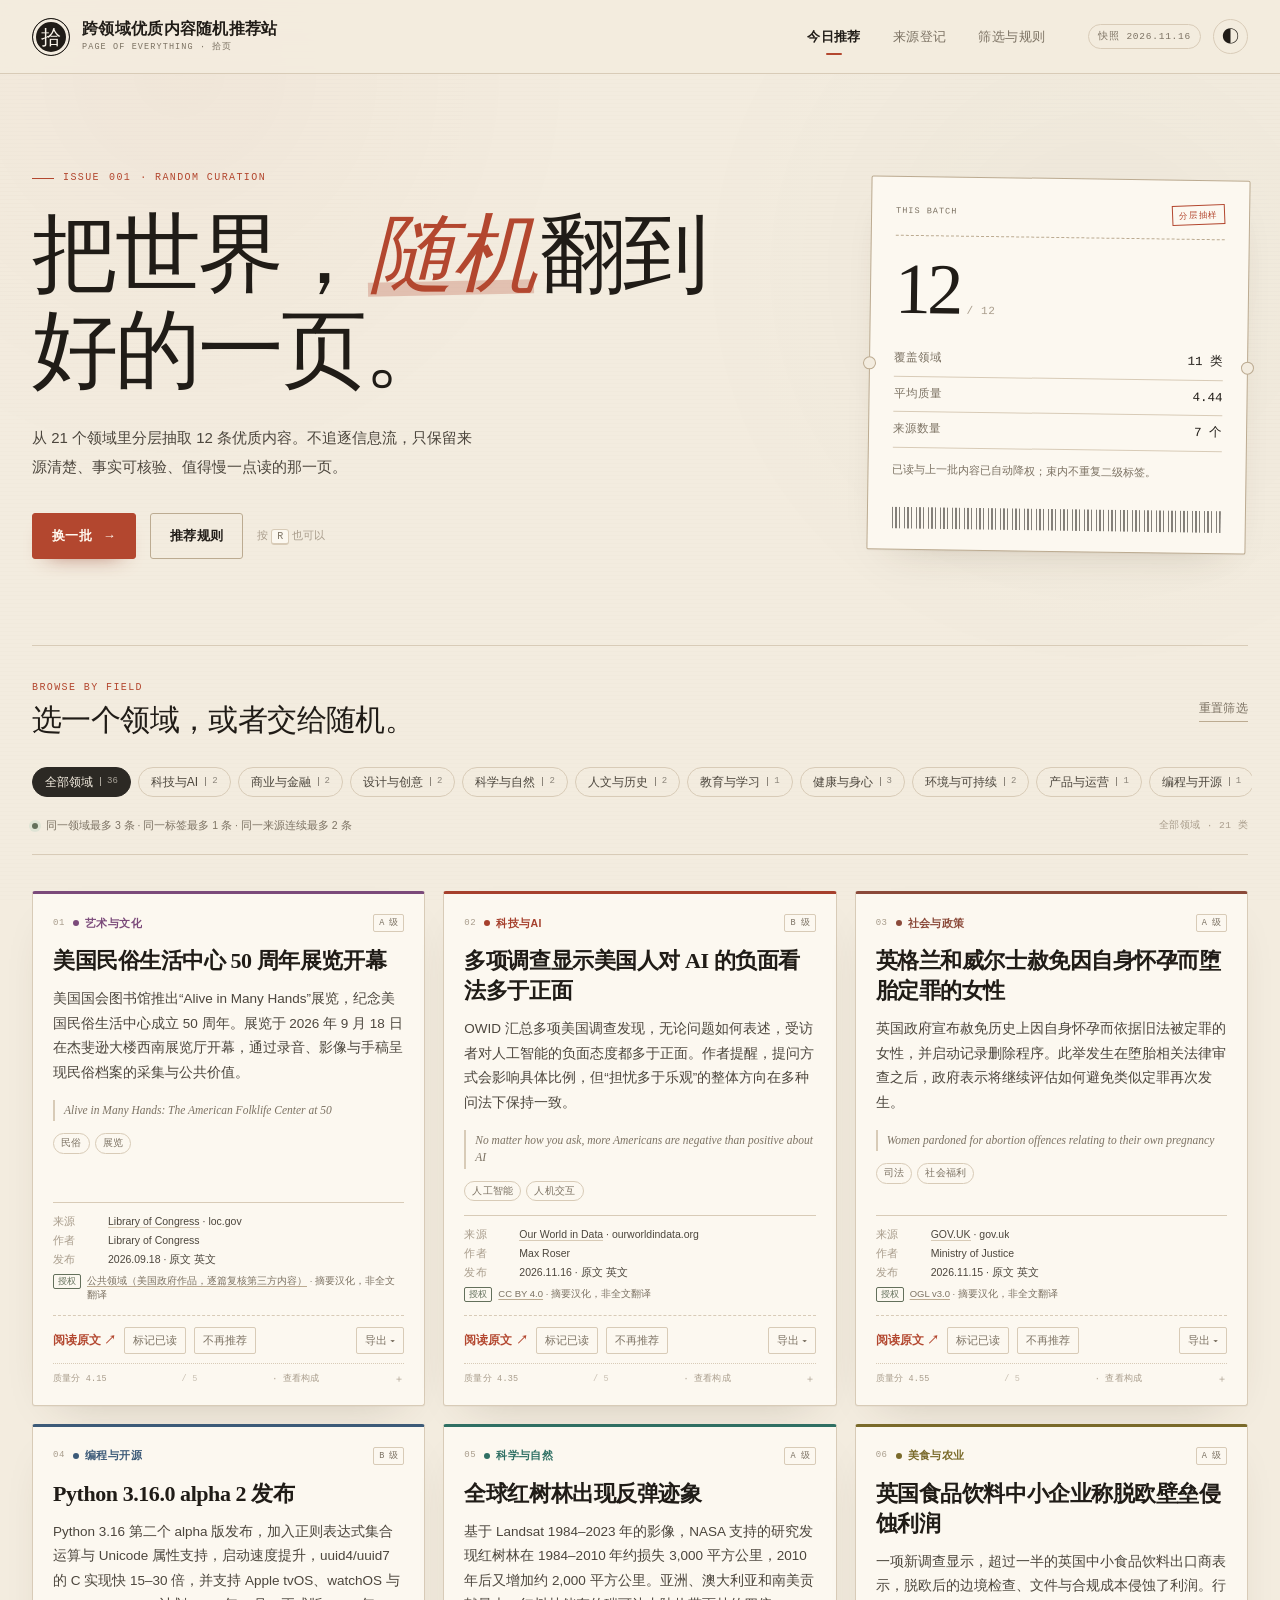
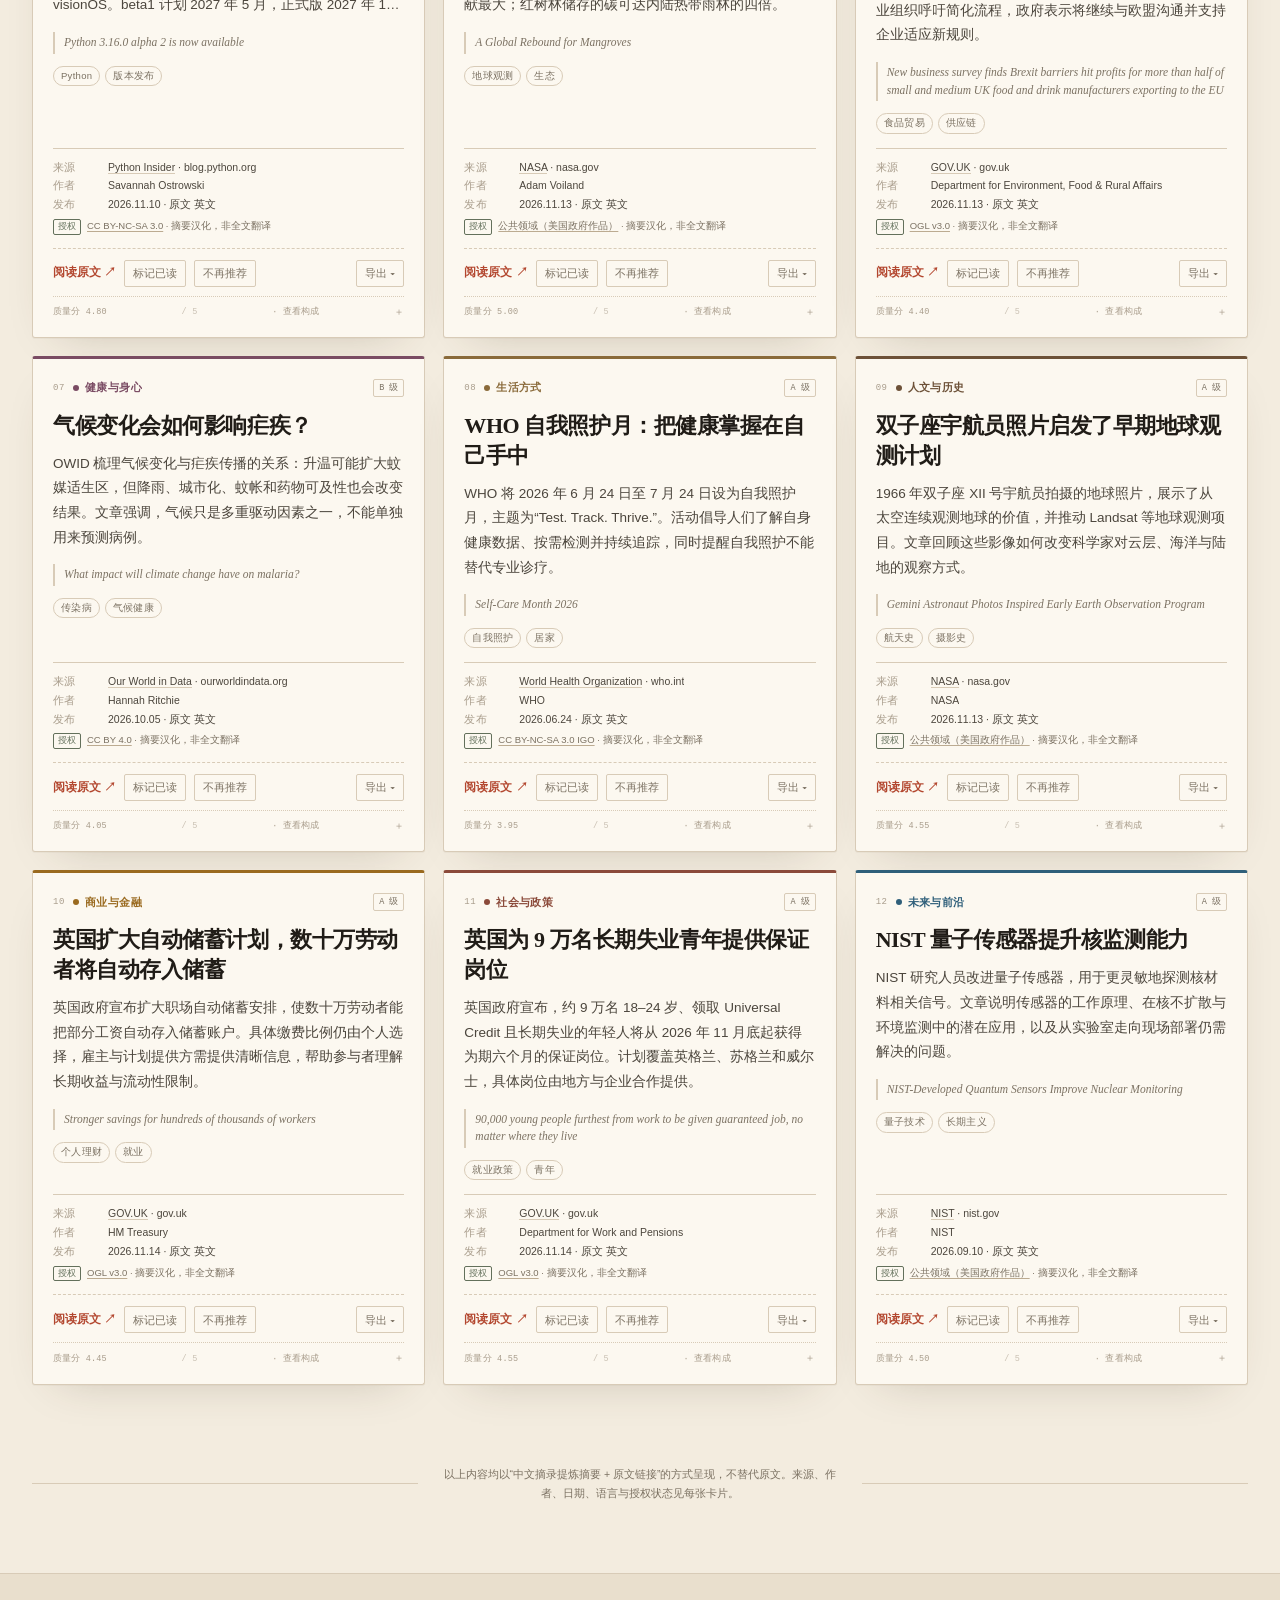
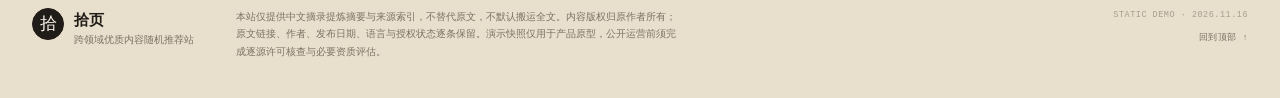
==== commit 8da33eae: "Add files via upload" ====
--- a/index.html
+++ b/index.html
@@ -6,2004 +6,8 @@
   <meta name="theme-color" content="#f3ecdf">
   <title>跨领域优质内容随机推荐站 · 拾页</title>
   <meta name="description" content="从 21 个领域随机挑选优质内容，提供中文摘录提炼摘要、原始来源与原文链接。">
-  <style>
-/* assets/css/styles.css */
-/* =========================================================
-   拾页 · 跨领域优质内容随机推荐站
-   暖纸 / 墨色 / 朱砂 —— 编辑部式阅读界面
-   ========================================================= */
-
-:root {
-  color-scheme: light;
-  --paper: #f3ecdf;
-  --paper-deep: #e9dfcd;
-  --paper-soft: #faf5eb;
-  --card: #fcf8f0;
-  --card-raised: #fffdf8;
-  --ink: #201c17;
-  --ink-soft: #4c463d;
-  --muted: #7c7263;
-  --faint: #a99d8c;
-  --line: #d8cbb7;
-  --line-strong: #bcab91;
-  --accent: #b3472f;
-  --accent-deep: #8e3220;
-  --accent-soft: #f0d9cf;
-  --accent-wash: rgba(179, 71, 47, .08);
-  --olive: #63705b;
-  --olive-soft: #dfe4d5;
-  --gold: #a77a35;
-  --gold-soft: #efe2c8;
-  --selected: #2c2924;
-  --selected-ink: #f8f1e4;
-  --shadow: 0 1px 0 rgba(77, 62, 42, .04), 0 18px 45px -28px rgba(64, 47, 25, .28);
-  --shadow-lift: 0 2px 0 rgba(77, 62, 42, .05), 0 26px 60px -32px rgba(64, 47, 25, .38);
-  --radius: 3px;
-  --radius-lg: 8px;
-  --serif: "Iowan Old Style", "Palatino Linotype", "Book Antiqua", "Songti SC", "STSong", "SimSun", Georgia, serif;
-  --sans: "Inter", "SF Pro Text", "PingFang SC", "Hiragino Sans GB", "Microsoft YaHei", "Noto Sans SC", sans-serif;
-  --mono: "SFMono-Regular", Consolas, "Liberation Mono", Menlo, monospace;
-  --shell: 1240px;
-  --header-h: 74px;
-  --ease: cubic-bezier(.22, 1, .36, 1);
-}
-
-[data-theme="dark"] {
-  color-scheme: dark;
-  --paper: #171410;
-  --paper-deep: #100e0b;
-  --paper-soft: #211c16;
-  --card: #211c16;
-  --card-raised: #272119;
-  --ink: #f1e8d9;
-  --ink-soft: #c8bca9;
-  --muted: #a29582;
-  --faint: #7d7161;
-  --line: #3b3227;
-  --line-strong: #554737;
-  --accent: #dc7659;
-  --accent-deep: #ec9075;
-  --accent-soft: #44261e;
-  --accent-wash: rgba(220, 118, 89, .1);
-  --olive: #9aa98a;
-  --olive-soft: #2b3325;
-  --gold: #d0a45f;
-  --gold-soft: #352b1b;
-  --selected: #eadbc3;
-  --selected-ink: #201c17;
-  --shadow: 0 1px 0 rgba(0, 0, 0, .16), 0 22px 50px -30px rgba(0, 0, 0, .8);
-  --shadow-lift: 0 2px 0 rgba(0, 0, 0, .2), 0 30px 60px -30px rgba(0, 0, 0, .9);
-}
-
-*,
-*::before,
-*::after { box-sizing: border-box; }
-
-html { scroll-behavior: smooth; scroll-padding-top: calc(var(--header-h) + 22px); }
-
-body {
-  margin: 0;
-  min-width: 320px;
-  background: var(--paper);
-  color: var(--ink);
-  font-family: var(--sans);
-  font-size: 15px;
-  line-height: 1.65;
-  -webkit-font-smoothing: antialiased;
-  text-rendering: optimizeLegibility;
-  overflow-x: hidden;
-}
-
-body::before {
-  content: "";
-  position: fixed;
-  inset: 0;
-  pointer-events: none;
-  z-index: 0;
-  opacity: .55;
-  background:
-    radial-gradient(circle at 14% 8%, rgba(179, 71, 47, .055), transparent 31%),
-    radial-gradient(circle at 86% 30%, rgba(99, 112, 91, .06), transparent 34%),
-    repeating-linear-gradient(0deg, rgba(110, 92, 66, .025) 0, rgba(110, 92, 66, .025) 1px, transparent 1px, transparent 4px);
-}
-
-[data-theme="dark"] body::before { opacity: .35; }
-
-::selection { background: var(--accent); color: #fff8ec; }
-
-img, svg { max-width: 100%; }
-
-button, input, select, textarea { font: inherit; color: inherit; }
-
-button { cursor: pointer; }
-
-a { color: inherit; }
-
-h1, h2, h3, p, dl, dd, ol, ul { margin: 0; }
-
-em { font-style: italic; }
-
-[hidden] { display: none !important; }
-
-:focus-visible {
-  outline: 2px solid var(--accent);
-  outline-offset: 3px;
-}
-
-.skip-link {
-  position: fixed;
-  left: 16px;
-  top: -70px;
-  z-index: 1000;
-  padding: 10px 16px;
-  background: var(--ink);
-  color: var(--paper-soft);
-  border-radius: 999px;
-  text-decoration: none;
-  transition: top .2s;
-}
-.skip-link:focus { top: 12px; }
-
-.shell {
-  width: min(calc(100% - 64px), var(--shell));
-  margin-inline: auto;
-  position: relative;
-  z-index: 1;
-}
-
-/* ---------- Header ---------- */
-
-.site-header {
-  position: sticky;
-  top: 0;
-  z-index: 50;
-  height: var(--header-h);
-  border-bottom: 1px solid var(--line);
-  background: color-mix(in srgb, var(--paper) 88%, transparent);
-  backdrop-filter: blur(14px) saturate(1.1);
-}
-
-.header-inner {
-  height: 100%;
-  display: flex;
-  align-items: center;
-  gap: 28px;
-}
-
-.brand {
-  display: inline-flex;
-  align-items: center;
-  gap: 12px;
-  text-decoration: none;
-  flex: 0 0 auto;
-}
-
-.brand-mark {
-  width: 38px;
-  height: 38px;
-  display: grid;
-  place-items: center;
-  border: 1px solid var(--ink);
-  background: var(--ink);
-  color: var(--paper-soft);
-  font-family: var(--serif);
-  font-size: 20px;
-  line-height: 1;
-  border-radius: 50%;
-  box-shadow: inset 0 0 0 3px var(--paper), inset 0 0 0 4px var(--ink);
-}
-.brand-mark.small { width: 32px; height: 32px; font-size: 17px; box-shadow: none; }
-
-.brand-copy { display: grid; gap: 1px; }
-.brand-copy strong {
-  font-family: var(--serif);
-  font-weight: 600;
-  font-size: 15.5px;
-  letter-spacing: .02em;
-  line-height: 1.3;
-}
-.brand-copy small {
-  font-family: var(--mono);
-  font-size: 8.5px;
-  letter-spacing: .13em;
-  color: var(--muted);
-}
-
-.main-nav {
-  display: flex;
-  align-items: center;
-  gap: 2px;
-  margin-left: auto;
-}
-
-.nav-link {
-  position: relative;
-  border: 0;
-  background: transparent;
-  color: var(--muted);
-  padding: 10px 15px;
-  font-size: 13px;
-  letter-spacing: .03em;
-  border-radius: 999px;
-  transition: color .2s, background .2s;
-}
-.nav-link:hover { color: var(--ink); background: var(--accent-wash); }
-.nav-link.is-active { color: var(--ink); font-weight: 600; }
-.nav-link.is-active::after {
-  content: "";
-  position: absolute;
-  left: 50%;
-  bottom: 2px;
-  width: 16px;
-  height: 2px;
-  background: var(--accent);
-  transform: translateX(-50%);
-  border-radius: 2px;
-}
-
-.header-tools {
-  display: flex;
-  align-items: center;
-  gap: 12px;
-  flex: 0 0 auto;
-}
-
-.snapshot {
-  font-family: var(--mono);
-  font-size: 9.5px;
-  letter-spacing: .08em;
-  color: var(--muted);
-  border: 1px solid var(--line);
-  padding: 4px 9px;
-  border-radius: 999px;
-  white-space: nowrap;
-}
-
-.icon-button {
-  width: 35px;
-  height: 35px;
-  display: grid;
-  place-items: center;
-  border: 1px solid var(--line);
-  border-radius: 50%;
-  background: transparent;
-  transition: transform .35s var(--ease), border-color .2s, background .2s;
-}
-.icon-button:hover { border-color: var(--ink); background: var(--card); transform: rotate(18deg); }
-.theme-icon { font-size: 17px; line-height: 1; }
-
-/* ---------- Shared type ---------- */
-
-.eyebrow, .section-kicker {
-  font-family: var(--mono);
-  font-size: 10px;
-  letter-spacing: .14em;
-  text-transform: uppercase;
-  color: var(--accent);
-  display: flex;
-  align-items: center;
-  gap: 9px;
-}
-.eyebrow-rule {
-  width: 22px;
-  height: 1px;
-  background: currentColor;
-  display: inline-block;
-}
-
-.hero h1, .page-intro h1 {
-  font-family: var(--serif);
-  font-weight: 500;
-  letter-spacing: -.035em;
-  line-height: 1.13;
-}
-
-.hero-accent {
-  color: var(--accent);
-  font-style: italic;
-  position: relative;
-  padding: 0 .06em;
-}
-.hero-accent::after {
-  content: "";
-  position: absolute;
-  left: 2%;
-  right: 4%;
-  bottom: .08em;
-  height: .16em;
-  background: var(--accent);
-  opacity: .26;
-  transform: rotate(-1.2deg);
-}
-
-.page-intro h1 em { color: var(--accent); font-weight: 400; }
-
-.hero-lead, .page-lead {
-  color: var(--ink-soft);
-  font-size: 15px;
-  line-height: 1.9;
-  max-width: 55ch;
-}
-
-.section-heading {
-  display: flex;
-  justify-content: space-between;
-  align-items: flex-end;
-  gap: 26px;
-  margin-bottom: 24px;
-}
-.section-heading.compact { align-items: center; }
-.section-heading h2 {
-  font-family: var(--serif);
-  font-size: clamp(22px, 2.5vw, 30px);
-  font-weight: 500;
-  letter-spacing: -.02em;
-  line-height: 1.25;
-  margin-top: 5px;
-}
-.section-heading p:not(.section-kicker) {
-  margin-top: 7px;
-  color: var(--muted);
-  font-size: 13px;
-  max-width: 68ch;
-}
-
-/* ---------- Buttons ---------- */
-
-.button {
-  min-height: 43px;
-  display: inline-flex;
-  align-items: center;
-  justify-content: center;
-  gap: 11px;
-  border-radius: var(--radius);
-  padding: 11px 19px;
-  border: 1px solid transparent;
-  font-size: 13px;
-  font-weight: 600;
-  letter-spacing: .02em;
-  text-decoration: none;
-  transition: transform .2s var(--ease), background .2s, color .2s, border-color .2s, box-shadow .2s;
-}
-.button:active { transform: translateY(1px); }
-
-.button-primary {
-  background: var(--accent);
-  border-color: var(--accent);
-  color: #fff9ef;
-  box-shadow: 0 10px 22px -16px rgba(142, 50, 32, .9);
-}
-.button-primary:hover { background: var(--accent-deep); border-color: var(--accent-deep); box-shadow: 0 14px 26px -14px rgba(142, 50, 32, .55); }
-.button-arrow { transition: transform .25s var(--ease); }
-.button-primary:hover .button-arrow { transform: translateX(4px); }
-
-.button-quiet {
-  background: transparent;
-  border-color: var(--line-strong);
-  color: var(--ink);
-}
-.button-quiet:hover { background: var(--card); border-color: var(--ink); }
-
-.button-small { min-height: 34px; padding: 7px 13px; font-size: 12px; }
-
-.text-button {
-  border: 0;
-  border-bottom: 1px solid var(--line-strong);
-  background: transparent;
-  padding: 3px 0;
-  font-size: 11.5px;
-  letter-spacing: .03em;
-  color: var(--muted);
-  transition: color .2s, border-color .2s;
-}
-.text-button:hover { color: var(--accent); border-color: var(--accent); }
-
-.key-hint {
-  font-size: 11px;
-  color: var(--faint);
-}
-kbd {
-  font-family: var(--mono);
-  font-size: 10px;
-  border: 1px solid var(--line);
-  border-bottom-width: 2px;
-  background: var(--card);
-  border-radius: 3px;
-  padding: 1px 5px;
-  color: var(--muted);
-}
-
-/* ---------- Hero ---------- */
-
-.hero {
-  display: grid;
-  grid-template-columns: minmax(0, 1.42fr) minmax(280px, .72fr);
-  gap: clamp(40px, 7vw, 92px);
-  align-items: center;
-  padding: clamp(54px, 8vw, 96px) 0 clamp(58px, 7vw, 86px);
-  border-bottom: 1px solid var(--line);
-  position: relative;
-}
-
-.hero-copy { max-width: 760px; }
-.hero h1 {
-  font-size: clamp(48px, 6.7vw, 88px);
-  margin: 20px 0 24px;
-}
-.hero-lead { max-width: 53ch; }
-.hero-actions {
-  display: flex;
-  align-items: center;
-  gap: 14px;
-  flex-wrap: wrap;
-  margin-top: 32px;
-}
-
-.batch-ticket {
-  position: relative;
-  background: var(--card);
-  border: 1px solid var(--line-strong);
-  padding: 24px 24px 20px;
-  box-shadow: var(--shadow);
-  transform: rotate(.8deg);
-  border-radius: 2px;
-}
-.batch-ticket::before,
-.batch-ticket::after {
-  content: "";
-  position: absolute;
-  width: 13px;
-  height: 13px;
-  background: var(--paper);
-  border: 1px solid var(--line-strong);
-  border-radius: 50%;
-  left: -7px;
-  top: calc(50% - 6px);
-}
-.batch-ticket::after { left: auto; right: -7px; }
-
-.ticket-top {
-  display: flex;
-  justify-content: space-between;
-  align-items: center;
-  font-family: var(--mono);
-  font-size: 8.5px;
-  letter-spacing: .12em;
-  color: var(--muted);
-  padding-bottom: 14px;
-  border-bottom: 1px dashed var(--line-strong);
-}
-.ticket-stamp {
-  color: var(--accent);
-  border: 1px solid currentColor;
-  padding: 2px 6px;
-  transform: rotate(-3deg);
-  font-family: var(--sans);
-  letter-spacing: .08em;
-}
-.ticket-number {
-  display: flex;
-  align-items: baseline;
-  gap: 7px;
-  padding: 17px 0 4px;
-}
-.ticket-number span {
-  font-family: var(--serif);
-  font-size: clamp(52px, 6vw, 72px);
-  line-height: 1;
-  letter-spacing: -.05em;
-  font-variant-numeric: lining-nums;
-}
-.ticket-number small { color: var(--faint); font-family: var(--mono); font-size: 11px; letter-spacing: .06em; }
-
-.ticket-stats { display: grid; gap: 0; margin: 12px 0 0; }
-.ticket-stats > div {
-  display: flex;
-  justify-content: space-between;
-  align-items: baseline;
-  padding: 7px 0;
-  border-bottom: 1px solid var(--line);
-}
-.ticket-stats dt { color: var(--muted); font-size: 11.5px; }
-.ticket-stats dd { font-family: var(--mono); font-size: 12.5px; font-variant-numeric: tabular-nums; }
-
-.ticket-note {
-  margin-top: 13px;
-  color: var(--muted);
-  font-size: 11px;
-  line-height: 1.6;
-  min-height: 2.8em;
-}
-
-.ticket-barcode {
-  height: 22px;
-  margin-top: 15px;
-  opacity: .55;
-  background: repeating-linear-gradient(90deg,
-    var(--ink) 0, var(--ink) 1px, transparent 1px, transparent 3px,
-    var(--ink) 3px, var(--ink) 5px, transparent 5px, transparent 7px,
-    var(--ink) 7px, var(--ink) 8px, transparent 8px, transparent 12px);
-  clip-path: polygon(0 0, 100% 0, 100% 100%, 0 100%);
-}
-
-/* ---------- Filters ---------- */
-
-.filter-panel {
-  padding: 34px 0 18px;
-  border-bottom: 1px solid var(--line);
-}
-
-.chip-scroller {
-  overflow-x: auto;
-  margin: 0 -4px;
-  padding: 4px 4px 10px;
-  scrollbar-width: thin;
-  scrollbar-color: var(--line-strong) transparent;
-}
-.chip-scroller::-webkit-scrollbar { height: 5px; }
-.chip-scroller::-webkit-scrollbar-thumb { background: var(--line-strong); border-radius: 99px; }
-
-.chip-row {
-  display: flex;
-  flex-wrap: wrap;
-  gap: 7px;
-}
-.chip-scroller .chip-row { flex-wrap: nowrap; width: max-content; }
-
-.chip {
-  display: inline-flex;
-  align-items: center;
-  gap: 7px;
-  white-space: nowrap;
-  border: 1px solid var(--line);
-  background: transparent;
-  color: var(--ink-soft);
-  border-radius: 999px;
-  padding: 7px 12px;
-  font-size: 12px;
-  line-height: 1.2;
-  transition: border-color .2s, background .2s, color .2s, transform .2s;
-}
-.chip:hover { border-color: var(--line-strong); background: var(--card); transform: translateY(-1px); }
-.chip.is-active {
-  background: var(--selected);
-  border-color: var(--selected);
-  color: var(--selected-ink);
-}
-.chip-count {
-  font-family: var(--mono);
-  font-size: 9px;
-  opacity: .62;
-  border-left: 1px solid currentColor;
-  padding-left: 6px;
-  line-height: 1;
-}
-.chip:disabled { opacity: .38; cursor: not-allowed; transform: none; }
-
-.tag-filter {
-  display: flex;
-  align-items: flex-start;
-  gap: 14px;
-  padding: 12px 0 4px;
-}
-.tag-filter-label {
-  flex: 0 0 auto;
-  font-family: var(--mono);
-  font-size: 9px;
-  letter-spacing: .1em;
-  color: var(--muted);
-  padding-top: 8px;
-}
-.tag-row { display: flex; flex-wrap: wrap; gap: 6px; }
-.tag-row .chip { font-size: 11px; padding: 5px 10px; background: var(--accent-wash); border-color: transparent; }
-.tag-row .chip.is-active { background: var(--accent); color: #fff8ec; }
-
-.filter-foot {
-  display: flex;
-  justify-content: space-between;
-  align-items: center;
-  gap: 18px;
-  padding: 10px 0 2px;
-}
-.filter-hint {
-  font-size: 10.5px;
-  color: var(--muted);
-  display: flex;
-  align-items: center;
-  gap: 8px;
-}
-.status-dot {
-  width: 6px;
-  height: 6px;
-  border-radius: 50%;
-  background: var(--olive);
-  box-shadow: 0 0 0 3px var(--olive-soft);
-  flex: 0 0 auto;
-}
-.filter-mode {
-  font-family: var(--mono);
-  font-size: 9.5px;
-  letter-spacing: .05em;
-  color: var(--faint);
-  white-space: nowrap;
-}
-
-/* ---------- Feed / skeleton ---------- */
-
-.feed-status { padding: 36px 0 10px; }
-
-.skeleton-grid {
-  display: grid;
-  grid-template-columns: repeat(3, minmax(0, 1fr));
-  gap: 18px;
-}
-.skeleton-card {
-  height: 370px;
-  border: 1px solid var(--line);
-  background:
-    linear-gradient(100deg, transparent 20%, rgba(255, 255, 255, .3) 38%, transparent 56%) 0 0 / 220% 100%,
-    var(--card);
-  animation: shimmer 1.55s linear infinite;
-  border-radius: var(--radius);
-}
-[data-theme="dark"] .skeleton-card {
-  background:
-    linear-gradient(100deg, transparent 20%, rgba(255, 255, 255, .045) 38%, transparent 56%) 0 0 / 220% 100%,
-    var(--card);
-}
-@keyframes shimmer { to { background-position: -120% 0, 0 0; } }
-.loading-copy {
-  margin-top: 18px;
-  display: flex;
-  align-items: center;
-  justify-content: center;
-  gap: 9px;
-  color: var(--muted);
-  font-size: 12px;
-}
-.spinner {
-  width: 13px;
-  height: 13px;
-  border: 1.5px solid var(--line-strong);
-  border-top-color: var(--accent);
-  border-radius: 50%;
-  animation: spin .8s linear infinite;
-}
-@keyframes spin { to { transform: rotate(360deg); } }
-
-.card-grid {
-  display: grid;
-  grid-template-columns: repeat(3, minmax(0, 1fr));
-  gap: 18px;
-  padding: 36px 0 56px;
-}
-
-/* ---------- Story cards ---------- */
-
-.story-card {
-  --card-accent: var(--accent);
-  position: relative;
-  display: flex;
-  flex-direction: column;
-  min-width: 0;
-  background: var(--card);
-  border: 1px solid var(--line);
-  border-top: 3px solid var(--card-accent);
-  border-radius: var(--radius);
-  padding: 19px 20px 17px;
-  box-shadow: var(--shadow);
-  transition: transform .35s var(--ease), box-shadow .35s var(--ease), border-color .2s;
-}
-.story-card:hover { transform: translateY(-3px); box-shadow: var(--shadow-lift); border-color: var(--line-strong); }
-.story-card.is-read { opacity: .7; }
-.story-card.is-read:hover { opacity: 1; }
-.story-card.is-entering { animation: card-in .45s var(--ease) both; }
-@keyframes card-in {
-  from { opacity: 0; transform: translateY(10px); }
-  to { opacity: 1; transform: translateY(0); }
-}
-
-.card-top {
-  display: flex;
-  align-items: center;
-  gap: 8px;
-  min-width: 0;
-  min-height: 20px;
-}
-.card-index {
-  font-family: var(--mono);
-  font-size: 9px;
-  color: var(--faint);
-  letter-spacing: .06em;
-  flex: 0 0 auto;
-}
-.card-domain {
-  display: inline-flex;
-  align-items: center;
-  gap: 6px;
-  font-size: 10.5px;
-  letter-spacing: .04em;
-  font-weight: 600;
-  color: var(--card-accent);
-  min-width: 0;
-  white-space: nowrap;
-  overflow: hidden;
-  text-overflow: ellipsis;
-}
-.card-domain-dot {
-  width: 6px;
-  height: 6px;
-  border-radius: 50%;
-  background: currentColor;
-  flex: 0 0 auto;
-}
-.card-read-badge {
-  margin-left: auto;
-  flex: 0 0 auto;
-  font-size: 9px;
-  letter-spacing: .05em;
-  color: var(--olive);
-  background: var(--olive-soft);
-  border-radius: 999px;
-  padding: 2px 7px;
-}
-.card-grade {
-  margin-left: auto;
-  flex: 0 0 auto;
-  font-family: var(--mono);
-  font-size: 8.5px;
-  color: var(--muted);
-  border: 1px solid var(--line);
-  padding: 1px 5px;
-  border-radius: 2px;
-}
-.card-read-badge + .card-grade { margin-left: 0; }
-
-.card-title {
-  font-family: var(--serif);
-  font-size: 22px;
-  font-weight: 600;
-  line-height: 1.36;
-  letter-spacing: -.02em;
-  margin: 13px 0 11px;
-  text-wrap: pretty;
-}
-.card-title a { text-decoration: none; }
-.card-title a:hover { color: var(--accent); }
-
-.card-summary {
-  color: var(--ink-soft);
-  font-size: 13.5px;
-  line-height: 1.82;
-  margin-bottom: 12px;
-  display: -webkit-box;
-  -webkit-line-clamp: 4;
-  -webkit-box-orient: vertical;
-  overflow: hidden;
-}
-
-.card-points {
-  list-style: none;
-  padding: 0;
-  margin: 0 0 13px;
-  display: grid;
-  gap: 6px;
-}
-.card-points li {
-  position: relative;
-  padding-left: 15px;
-  font-size: 12.5px;
-  line-height: 1.68;
-  color: var(--ink-soft);
-}
-.card-points li::before {
-  content: "";
-  position: absolute;
-  left: 0;
-  top: .72em;
-  width: 5px;
-  height: 1px;
-  background: var(--card-accent);
-}
-
-.card-original {
-  border-left: 2px solid var(--line);
-  padding: 2px 0 2px 9px;
-  margin: 2px 0 12px;
-  color: var(--muted);
-  font-family: var(--serif);
-  font-size: 11.5px;
-  line-height: 1.55;
-  font-style: italic;
-  display: -webkit-box;
-  -webkit-line-clamp: 2;
-  -webkit-box-orient: vertical;
-  overflow: hidden;
-}
-.card-original a { text-decoration: none; }
-.card-original a:hover { color: var(--accent); }
-.card-license a { color: inherit; text-decoration: underline; text-decoration-color: var(--line-strong); text-underline-offset: 2px; }
-.card-license a:hover { color: var(--accent); }
-
-.card-trace-details {
-  margin-top: 9px;
-  border-top: 1px dotted var(--line);
-  padding-top: 7px;
-}
-.card-trace-details summary {
-  list-style: none;
-  cursor: pointer;
-  color: var(--faint);
-  font-family: var(--mono);
-  font-size: 8.5px;
-  letter-spacing: .02em;
-  display: flex;
-  align-items: center;
-  justify-content: space-between;
-  gap: 8px;
-}
-.card-trace-details summary::-webkit-details-marker { display: none; }
-.card-trace-details summary::after { content: "＋"; font-family: var(--sans); font-size: 10px; }
-.card-trace-details[open] summary::after { content: "－"; }
-.card-trace-details summary:hover { color: var(--accent); }
-.card-trace-details summary span { opacity: .6; }
-
-.card-tags { display: flex; flex-wrap: wrap; gap: 5px; margin-bottom: 14px; }
-.tag {
-  font-size: 9.5px;
-  letter-spacing: .03em;
-  color: var(--muted);
-  border: 1px solid var(--line);
-  border-radius: 999px;
-  padding: 2px 7px;
-  line-height: 1.5;
-  white-space: nowrap;
-}
-
-.card-meta {
-  margin-top: auto;
-  border-top: 1px solid var(--line);
-  padding-top: 11px;
-  display: grid;
-  gap: 3px;
-}
-.meta-row {
-  display: flex;
-  gap: 9px;
-  align-items: baseline;
-  min-width: 0;
-  font-size: 10.5px;
-  line-height: 1.5;
-}
-.meta-label {
-  flex: 0 0 46px;
-  color: var(--faint);
-  letter-spacing: .04em;
-}
-.meta-value {
-  color: var(--ink-soft);
-  min-width: 0;
-  overflow: hidden;
-  text-overflow: ellipsis;
-  white-space: nowrap;
-}
-.meta-value a { text-decoration: none; border-bottom: 1px solid var(--line); }
-.meta-value a:hover { color: var(--accent); border-color: var(--accent); }
-.meta-value.mono { font-family: var(--mono); font-size: 9.5px; }
-
-.card-license {
-  margin-top: 6px;
-  display: flex;
-  gap: 6px;
-  align-items: flex-start;
-  font-size: 9.5px;
-  color: var(--muted);
-  line-height: 1.5;
-}
-.license-badge {
-  flex: 0 0 auto;
-  color: var(--olive);
-  border: 1px solid var(--olive);
-  border-radius: 2px;
-  padding: 0 4px;
-  font-size: 8.5px;
-  line-height: 1.6;
-}
-
-.card-actions {
-  display: flex;
-  align-items: center;
-  gap: 8px;
-  margin-top: 13px;
-  padding-top: 11px;
-  border-top: 1px dashed var(--line);
-}
-.action-link {
-  text-decoration: none;
-  font-size: 11.5px;
-  font-weight: 600;
-  color: var(--accent);
-  display: inline-flex;
-  align-items: center;
-  gap: 5px;
-  padding: 3px 0;
-  border-bottom: 1px solid transparent;
-}
-.action-link:hover { border-bottom-color: var(--accent); }
-.action-button {
-  border: 1px solid var(--line);
-  background: transparent;
-  color: var(--muted);
-  border-radius: 2px;
-  min-height: 27px;
-  padding: 3px 8px;
-  font-size: 10.5px;
-  line-height: 1;
-  transition: color .2s, border-color .2s, background .2s;
-}
-.action-button:hover, .action-button.is-active { color: var(--ink); border-color: var(--line-strong); background: var(--paper-soft); }
-.action-button.is-read { color: var(--olive); border-color: var(--olive); }
-.action-spacer { margin-left: auto; }
-
-.card-menu-wrap { position: relative; margin-left: auto; }
-.export-menu {
-  position: absolute;
-  right: 0;
-  bottom: calc(100% + 7px);
-  z-index: 8;
-  min-width: 126px;
-  background: var(--card-raised);
-  border: 1px solid var(--line-strong);
-  border-radius: var(--radius);
-  box-shadow: 0 18px 40px -18px rgba(35, 25, 12, .45);
-  padding: 5px;
-  display: grid;
-  gap: 2px;
-}
-.export-menu button {
-  border: 0;
-  background: transparent;
-  text-align: left;
-  padding: 7px 9px;
-  font-size: 11.5px;
-  border-radius: 2px;
-  color: var(--ink-soft);
-}
-.export-menu button:hover { background: var(--accent-wash); color: var(--accent); }
-.export-menu small { display: block; color: var(--faint); font-size: 9px; }
-
-.card-trace {
-  margin-top: 9px;
-  border-top: 1px dotted var(--line);
-  padding-top: 8px;
-  display: grid;
-  grid-template-columns: repeat(5, 1fr);
-  gap: 5px;
-}
-.trace-part { min-width: 0; }
-.trace-part span { display: block; color: var(--faint); font-size: 8px; letter-spacing: .03em; white-space: nowrap; }
-.trace-part strong { display: block; font-family: var(--mono); font-size: 9.5px; font-weight: 500; color: var(--muted); }
-.trace-bar { height: 2px; background: var(--line); margin-top: 3px; overflow: hidden; }
-.trace-bar i { display: block; height: 100%; background: var(--card-accent); opacity: .65; }
-
-.card-footnote {
-  font-size: 8.5px;
-  color: var(--faint);
-  line-height: 1.5;
-  margin-top: 8px;
-}
-
-.card-flag {
-  display: inline-flex;
-  align-items: center;
-  gap: 4px;
-  color: var(--gold);
-  font-size: 9px;
-  border: 1px solid var(--gold);
-  border-radius: 2px;
-  padding: 0 4px;
-  margin-left: 5px;
-}
-
-/* ---------- Empty / end ---------- */
-
-.empty-state {
-  text-align: center;
-  padding: 72px 20px 86px;
-  border: 1px dashed var(--line-strong);
-  margin: 36px 0 46px;
-  background: rgba(252, 248, 240, .35);
-}
-.empty-mark {
-  width: 58px;
-  height: 58px;
-  display: grid;
-  place-items: center;
-  margin: 0 auto 20px;
-  border: 1px solid var(--line-strong);
-  border-radius: 50%;
-  font-family: var(--serif);
-  color: var(--faint);
-  font-size: 22px;
-}
-.empty-state h2 { font-family: var(--serif); font-size: 27px; font-weight: 500; }
-.empty-state p { margin: 9px auto 22px; color: var(--muted); font-size: 13px; max-width: 50ch; }
-.empty-actions { display: flex; justify-content: center; gap: 10px; flex-wrap: wrap; }
-
-.end-note {
-  display: flex;
-  align-items: center;
-  gap: 18px;
-  padding: 24px 0 70px;
-  color: var(--muted);
-  font-size: 10.5px;
-  line-height: 1.8;
-  text-align: center;
-}
-.end-note p { max-width: 70ch; margin-inline: auto; }
-.end-rule { height: 1px; background: var(--line); flex: 1; }
-
-/* ---------- Page intros ---------- */
-
-.view { animation: view-in .35s var(--ease); }
-@keyframes view-in { from { opacity: 0; } to { opacity: 1; } }
-
-.page-intro {
-  padding: clamp(52px, 7vw, 82px) 0 38px;
-  border-bottom: 1px solid var(--line);
-}
-.page-intro h1 { font-size: clamp(42px, 6vw, 76px); margin: 18px 0 22px; }
-
-/* ---------- Sources ---------- */
-
-.ledger-summary {
-  display: grid;
-  grid-template-columns: repeat(3, 1fr);
-  border-bottom: 1px solid var(--line);
-}
-.ledger-summary > div {
-  padding: 23px 22px 21px;
-  border-right: 1px solid var(--line);
-  display: flex;
-  align-items: baseline;
-  gap: 11px;
-  color: var(--muted);
-  font-size: 11.5px;
-}
-.ledger-summary > div:last-child { border-right: 0; }
-.ledger-number { font-family: var(--serif); font-size: 34px; color: var(--ink); line-height: 1; }
-
-.notice-card {
-  margin: 26px 0;
-  border: 1px solid var(--line-strong);
-  border-left: 3px solid var(--accent);
-  background: var(--card);
-  padding: 17px 20px;
-}
-.notice-card strong { font-family: var(--serif); font-size: 14px; color: var(--accent); }
-.notice-card p { margin-top: 5px; color: var(--ink-soft); font-size: 12px; line-height: 1.8; }
-
-.source-toolbar {
-  display: flex;
-  align-items: center;
-  justify-content: space-between;
-  gap: 20px;
-  margin: 22px 0 20px;
-}
-.toolbar-note { color: var(--faint); font-size: 10px; text-align: right; }
-
-.source-list { display: grid; grid-template-columns: repeat(2, minmax(0, 1fr)); gap: 14px; }
-
-.source-card {
-  border: 1px solid var(--line);
-  background: var(--card);
-  padding: 18px 19px 16px;
-  min-width: 0;
-  position: relative;
-}
-.source-card.is-excluded { opacity: .78; border-style: dashed; background: transparent; }
-.source-head {
-  display: flex;
-  align-items: flex-start;
-  gap: 10px;
-  padding-bottom: 11px;
-  border-bottom: 1px solid var(--line);
-}
-.source-grade {
-  flex: 0 0 auto;
-  width: 28px;
-  height: 28px;
-  display: grid;
-  place-items: center;
-  border: 1px solid currentColor;
-  font-family: var(--serif);
-  font-size: 15px;
-  border-radius: 50%;
-}
-.source-grade.grade-A { color: var(--olive); }
-.source-grade.grade-B { color: var(--gold); }
-.source-grade.grade-C { color: var(--muted); }
-.source-grade.grade-D { color: var(--accent); }
-.source-name { font-family: var(--serif); font-size: 17px; line-height: 1.3; font-weight: 600; }
-.source-domain { font-family: var(--mono); font-size: 9.5px; color: var(--muted); margin-top: 2px; }
-.source-domain a { text-decoration: none; border-bottom: 1px dotted var(--line-strong); }
-.source-domain a:hover { color: var(--accent); }
-.source-status {
-  margin-left: auto;
-  flex: 0 0 auto;
-  font-size: 9px;
-  letter-spacing: .04em;
-  padding: 2px 7px;
-  border-radius: 999px;
-  color: var(--olive);
-  background: var(--olive-soft);
-}
-.source-status.excluded { color: var(--accent); background: var(--accent-soft); }
-.source-status.stale { color: var(--gold); background: var(--gold-soft); }
-.source-status.paused { color: var(--accent); background: var(--accent-soft); }
-
-.source-grid {
-  display: grid;
-  grid-template-columns: 1fr 1fr;
-  gap: 7px 16px;
-  padding: 11px 0;
-}
-.source-field { min-width: 0; }
-.source-field dt { color: var(--faint); font-size: 9px; letter-spacing: .03em; margin-bottom: 1px; }
-.source-field dd { color: var(--ink-soft); font-size: 10.5px; line-height: 1.5; overflow-wrap: anywhere; }
-.source-field dd a { color: var(--accent); text-decoration: none; }
-.source-field dd a:hover { text-decoration: underline; }
-.source-field.wide { grid-column: 1 / -1; }
-
-.license-pill {
-  display: inline-block;
-  font-size: 9px;
-  line-height: 1.5;
-  padding: 1px 5px;
-  border: 1px solid var(--line-strong);
-  border-radius: 2px;
-  color: var(--ink-soft);
-}
-.source-review {
-  display: flex;
-  align-items: center;
-  justify-content: space-between;
-  gap: 10px;
-  border-top: 1px dashed var(--line);
-  padding-top: 9px;
-  margin-top: 2px;
-  font-size: 9.5px;
-  color: var(--muted);
-}
-.review-flag { color: var(--gold); }
-.review-flag.ok { color: var(--olive); }
-
-.rhythm-grid {
-  display: grid;
-  grid-template-columns: repeat(4, minmax(0, 1fr));
-  gap: 0;
-  border-top: 1px solid var(--line);
-  border-bottom: 1px solid var(--line);
-}
-.rhythm-item { padding: 21px 19px; border-right: 1px solid var(--line); }
-.rhythm-item:last-child { border-right: 0; }
-.rhythm-item > span { font-family: var(--mono); font-size: 9px; color: var(--accent); letter-spacing: .08em; }
-.rhythm-item h3 { font-family: var(--serif); font-size: 20px; font-weight: 500; margin: 6px 0 5px; }
-.rhythm-item p { color: var(--muted); font-size: 11px; line-height: 1.7; }
-
-.mini-section { padding: 38px 0 52px; }
-
-/* ---------- Method ---------- */
-
-.pipeline {
-  list-style: none;
-  padding: 0;
-  border-top: 1px solid var(--line);
-}
-.pipeline-step {
-  display: grid;
-  grid-template-columns: 92px minmax(0, 1fr);
-  gap: 24px;
-  padding: 22px 0;
-  border-bottom: 1px solid var(--line);
-}
-.step-index {
-  font-family: var(--serif);
-  font-size: 42px;
-  line-height: 1;
-  color: var(--accent);
-  opacity: .55;
-  letter-spacing: -.04em;
-}
-.pipeline-step h2 { font-family: var(--serif); font-size: 23px; font-weight: 500; margin-bottom: 5px; }
-.pipeline-step p { color: var(--muted); font-size: 12px; line-height: 1.8; max-width: 82ch; }
-
-.audit-section { padding: 45px 0 12px; }
-.audit-stats { display: flex; align-items: flex-end; gap: 26px; flex: 0 0 auto; }
-.audit-stats > div { text-align: right; }
-.audit-stats strong { display: block; font-family: var(--serif); font-size: 30px; line-height: 1; font-weight: 500; }
-.audit-stats span { display: block; margin-top: 4px; color: var(--muted); font-size: 9px; letter-spacing: .03em; }
-
-.table-wrap {
-  overflow-x: auto;
-  border: 1px solid var(--line);
-  background: var(--card);
-  scrollbar-width: thin;
-}
-.data-table {
-  width: 100%;
-  border-collapse: collapse;
-  min-width: 680px;
-  font-size: 11px;
-}
-.data-table caption {
-  caption-side: top;
-  text-align: left;
-  padding: 10px 13px;
-  color: var(--faint);
-  font-family: var(--mono);
-  font-size: 8.5px;
-  letter-spacing: .06em;
-  border-bottom: 1px solid var(--line);
-}
-.data-table th {
-  text-align: left;
-  font-weight: 600;
-  color: var(--muted);
-  font-size: 9px;
-  letter-spacing: .04em;
-  padding: 9px 12px;
-  border-bottom: 1px solid var(--line-strong);
-  white-space: nowrap;
-  background: var(--paper-soft);
-}
-.data-table td {
-  padding: 10px 12px;
-  border-bottom: 1px solid var(--line);
-  vertical-align: top;
-  color: var(--ink-soft);
-}
-.data-table tr:last-child td { border-bottom: 0; }
-.data-table tbody tr:hover td { background: var(--accent-wash); }
-.table-title { font-family: var(--serif); font-size: 12.5px; color: var(--ink); font-weight: 600; display: block; max-width: 34ch; }
-.table-sub { color: var(--faint); font-size: 9px; display: block; margin-top: 1px; }
-.reason-list { display: flex; flex-wrap: wrap; gap: 3px; }
-.reason-chip {
-  font-size: 8.5px;
-  color: var(--accent);
-  border: 1px solid var(--accent);
-  border-radius: 2px;
-  padding: 0 4px;
-  white-space: nowrap;
-}
-.score-cell { font-family: var(--mono); font-size: 10px; }
-.flag-badge { font-size: 8.5px; border-radius: 2px; padding: 1px 5px; border: 1px solid currentColor; white-space: nowrap; }
-.flag-badge.high { color: var(--gold); }
-.flag-badge.low { color: var(--accent); }
-.flag-badge.ok { color: var(--olive); }
-
-.trace-table .bar-cell { min-width: 92px; }
-.trace-score-bar { height: 3px; background: var(--line); margin-top: 4px; }
-.trace-score-bar i { display: block; height: 100%; background: var(--accent); }
-
-.method-notes { padding: 45px 0 12px; }
-.notes-grid {
-  display: grid;
-  grid-template-columns: repeat(4, minmax(0, 1fr));
-  gap: 0;
-  border-top: 1px solid var(--line);
-  border-bottom: 1px solid var(--line);
-}
-.note-block { padding: 20px 19px; border-right: 1px solid var(--line); }
-.note-block:last-child { border-right: 0; }
-.note-block h3 { font-family: var(--serif); font-size: 19px; font-weight: 500; margin-bottom: 5px; }
-.note-block p { color: var(--muted); font-size: 11px; line-height: 1.75; }
-
-.config-details {
-  margin: 34px 0 58px;
-  border: 1px solid var(--line);
-  background: var(--card);
-  padding: 0 17px;
-}
-.config-details summary {
-  cursor: pointer;
-  padding: 13px 0;
-  font-family: var(--mono);
-  font-size: 10px;
-  letter-spacing: .04em;
-  color: var(--muted);
-}
-.config-details summary:hover { color: var(--accent); }
-.config-list {
-  display: grid;
-  grid-template-columns: repeat(2, 1fr);
-  gap: 0 26px;
-  padding: 4px 0 15px;
-}
-.config-list > div {
-  display: flex;
-  justify-content: space-between;
-  gap: 14px;
-  padding: 6px 0;
-  border-top: 1px solid var(--line);
-  font-size: 10px;
-}
-.config-list dt { color: var(--muted); }
-.config-list dd { font-family: var(--mono); color: var(--ink-soft); text-align: right; overflow-wrap: anywhere; }
-
-/* ---------- Footer ---------- */
-
-.site-footer {
-  border-top: 1px solid var(--line);
-  background: var(--paper-deep);
-  padding: 34px 0 38px;
-  position: relative;
-  z-index: 1;
-}
-.footer-inner {
-  display: grid;
-  grid-template-columns: 170px minmax(0, 1fr) auto;
-  gap: 34px;
-  align-items: start;
-}
-.footer-brand { display: flex; align-items: flex-start; gap: 10px; }
-.footer-brand p { font-size: 10px; color: var(--muted); line-height: 1.6; }
-.footer-brand strong { font-family: var(--serif); font-size: 15px; color: var(--ink); font-weight: 600; }
-.footer-legal { color: var(--muted); font-size: 9.5px; line-height: 1.85; max-width: 85ch; }
-.footer-meta {
-  display: flex;
-  flex-direction: column;
-  align-items: flex-end;
-  gap: 9px;
-  font-family: var(--mono);
-  font-size: 8.5px;
-  letter-spacing: .06em;
-  color: var(--faint);
-  white-space: nowrap;
-}
-.footer-meta a { text-decoration: none; color: var(--muted); }
-.footer-meta a:hover { color: var(--accent); }
-
-/* ---------- Toast ---------- */
-
-.toast {
-  position: fixed;
-  left: 50%;
-  bottom: 26px;
-  z-index: 100;
-  transform: translateX(-50%);
-  background: var(--selected);
-  color: var(--selected-ink);
-  border-radius: 999px;
-  padding: 10px 18px;
-  font-size: 12px;
-  box-shadow: 0 16px 38px -18px rgba(0, 0, 0, .5);
-  max-width: calc(100vw - 34px);
-  text-align: center;
-  animation: toast-in .3s var(--ease);
-}
-@keyframes toast-in { from { opacity: 0; transform: translate(-50%, 8px); } to { opacity: 1; transform: translate(-50%, 0); } }
-
-/* ---------- Export overlay ---------- */
-
-.export-overlay {
-  position: fixed;
-  inset: 0;
-  z-index: 200;
-  background: rgba(25, 20, 14, .52);
-  backdrop-filter: blur(4px);
-  display: grid;
-  place-items: center;
-  padding: 20px;
-}
-.export-dialog {
-  position: relative;
-  width: min(92vw, 450px);
-  background: var(--card-raised);
-  border: 1px solid var(--line-strong);
-  border-radius: var(--radius-lg);
-  padding: 30px 30px 26px;
-  box-shadow: 0 30px 80px -30px rgba(0, 0, 0, .55);
-}
-.export-dialog h2 { font-family: var(--serif); font-size: 27px; font-weight: 500; margin: 7px 0 8px; }
-.export-status { font-size: 12.5px; color: var(--ink-soft); min-height: 1.6em; }
-.export-progress { height: 3px; margin: 16px 0 12px; background: var(--line); overflow: hidden; }
-.export-progress span {
-  display: block;
-  height: 100%;
-  width: 38%;
-  background: var(--accent);
-  animation: progress 1.25s ease-in-out infinite;
-}
-@keyframes progress { 0% { transform: translateX(-110%); } 100% { transform: translateX(360%); } }
-.export-detail { color: var(--faint); font-size: 10.5px; line-height: 1.7; }
-.export-error { margin-top: 16px; border-top: 1px solid var(--line); padding-top: 14px; }
-.export-error p { color: var(--accent); font-size: 11.5px; line-height: 1.7; margin-bottom: 10px; }
-.export-error-actions { display: flex; gap: 8px; flex-wrap: wrap; }
-.export-close {
-  position: absolute;
-  right: 10px;
-  top: 8px;
-  border: 0;
-  background: transparent;
-  color: var(--faint);
-  font-size: 23px;
-  line-height: 1;
-  padding: 6px 9px;
-}
-.export-close:hover { color: var(--ink); }
-
-/* ---------- Responsive ---------- */
-
-@media (max-width: 1080px) {
-  .shell { width: min(calc(100% - 44px), var(--shell)); }
-  .hero { grid-template-columns: minmax(0, 1.25fr) minmax(255px, .7fr); gap: 40px; }
-  .card-grid, .skeleton-grid { grid-template-columns: repeat(2, minmax(0, 1fr)); }
-  .rhythm-grid, .notes-grid { grid-template-columns: repeat(2, minmax(0, 1fr)); }
-  .rhythm-item:nth-child(2), .note-block:nth-child(2) { border-right: 0; }
-  .rhythm-item:nth-child(-n+2), .note-block:nth-child(-n+2) { border-bottom: 1px solid var(--line); }
-  .note-block:nth-child(3) { border-right: 1px solid var(--line); }
-  .footer-inner { grid-template-columns: 150px minmax(0, 1fr); }
-  .footer-meta { grid-column: 2; flex-direction: row; justify-content: flex-start; align-items: center; }
-}
-
-@media (max-width: 840px) {
-  :root { --header-h: 66px; }
-  .header-inner { gap: 12px; }
-  .brand-copy strong { font-size: 13.5px; max-width: 190px; display: block; line-height: 1.35; }
-  .brand-copy small { font-size: 7.5px; }
-  .brand-mark { width: 33px; height: 33px; font-size: 17px; }
-  .snapshot { display: none; }
-  .main-nav { margin-left: auto; gap: 0; }
-  .nav-link { padding: 8px 9px; font-size: 11.5px; }
-  .header-tools { margin-left: 0; }
-
-  .hero { grid-template-columns: 1fr; gap: 34px; padding-top: 42px; }
-  .batch-ticket { transform: none; max-width: 420px; }
-  .batch-ticket::before, .batch-ticket::after { display: none; }
-  .hero h1 { margin-top: 16px; }
-
-  .filter-panel { padding-top: 26px; }
-  .section-heading { align-items: flex-start; gap: 15px; }
-  .section-heading.compact { flex-wrap: wrap; }
-  .tag-filter { flex-direction: column; gap: 2px; }
-  .filter-foot { flex-direction: column; align-items: flex-start; gap: 5px; }
-  .tag-filter-label { padding-top: 0; }
-
-  .source-list { grid-template-columns: 1fr; }
-  .ledger-summary > div { flex-direction: column; gap: 4px; padding: 16px; }
-  .ledger-summary { border: 1px solid var(--line); }
-  .ledger-summary > div { border-right: 0; border-bottom: 1px solid var(--line); }
-  .ledger-summary > div:last-child { border-bottom: 0; }
-
-  .source-toolbar { flex-direction: column; align-items: flex-start; gap: 8px; }
-  .toolbar-note { text-align: left; }
-
-  .pipeline-step { grid-template-columns: 56px minmax(0, 1fr); gap: 15px; }
-  .step-index { font-size: 32px; }
-
-  .audit-section .section-heading { flex-direction: column; }
-  .audit-stats { align-items: flex-start; gap: 20px; }
-  .audit-stats > div { text-align: left; }
-
-  .config-list { grid-template-columns: 1fr; }
-  .footer-inner { grid-template-columns: 1fr; gap: 20px; }
-  .footer-meta { grid-column: auto; }
-}
-
-@media (max-width: 620px) {
-  body { font-size: 14px; }
-  .shell { width: calc(100% - 30px); }
-  .site-header { height: auto; min-height: var(--header-h); }
-  .header-inner { flex-wrap: wrap; padding-top: 9px; padding-bottom: 8px; gap: 7px 10px; }
-  .brand { flex: 1 1 auto; }
-  .brand-copy strong { max-width: 180px; }
-  .main-nav { order: 3; width: 100%; justify-content: flex-start; border-top: 1px solid var(--line); margin-top: 3px; }
-  .nav-link { padding: 7px 10px 7px 0; }
-  .nav-link.is-active::after { left: 0; transform: none; width: 13px; }
-  .header-tools { margin-left: 0; }
-
-  .hero { padding: 34px 0 44px; gap: 26px; }
-  .hero h1 { font-size: clamp(38px, 12.5vw, 56px); margin: 15px 0 17px; }
-  .hero-lead { font-size: 13.5px; line-height: 1.85; }
-  .hero-actions { margin-top: 22px; gap: 9px; }
-  .key-hint { width: 100%; margin-top: 2px; }
-  .batch-ticket { padding: 19px 18px 16px; }
-  .ticket-number span { font-size: 56px; }
-
-  .section-heading h2 { font-size: 24px; }
-  .page-intro h1 { font-size: clamp(34px, 10.5vw, 48px); }
-  .page-lead { font-size: 13px; }
-
-  .card-grid, .skeleton-grid { grid-template-columns: 1fr; gap: 13px; padding-top: 26px; }
-  .skeleton-card { height: 330px; }
-  .story-card { padding: 17px 16px 15px; }
-  .card-title { font-size: 21px; }
-  .card-summary { font-size: 13px; }
-  .card-actions { flex-wrap: wrap; }
-  .card-menu-wrap { margin-left: 0; }
-  .action-spacer { display: none; }
-  .card-trace { grid-template-columns: repeat(5, 1fr); gap: 3px; }
-
-  .rhythm-grid, .notes-grid { grid-template-columns: 1fr; }
-  .rhythm-item, .note-block { border-right: 0; border-bottom: 1px solid var(--line); }
-  .rhythm-item:last-child, .note-block:last-child { border-bottom: 0; }
-  .note-block:nth-child(3) { border-right: 0; }
-
-  .source-grid { grid-template-columns: 1fr; }
-  .source-field.wide { grid-column: auto; }
-
-  .export-dialog { padding: 26px 21px 22px; }
-  .end-note { flex-direction: column; gap: 10px; }
-  .end-rule { width: 36px; flex: 0 0 auto; }
-  .footer-meta { flex-direction: column; align-items: flex-start; }
-}
-
-@media (prefers-reduced-motion: reduce) {
-  *, *::before, *::after {
-    animation-duration: .01ms !important;
-    animation-iteration-count: 1 !important;
-    transition-duration: .01ms !important;
-    scroll-behavior: auto !important;
-  }
-}
-
-/* Print: only the export/print template */
-@media print {
-  body { background: #fff !important; }
-  body::before { display: none !important; }
-  body > *:not(#print-root) { display: none !important; }
-  #print-root { display: block !important; }
-  #print-root .print-page { page-break-after: always; }
-  #print-root .print-page:last-child { page-break-after: auto; }
-}
-
-/* assets/css/export.css */
-/* =========================================================
-   导出模板专用样式
-   - 独立 DOM，不复用卡片节点
-   - 强制浅色，不读取页面主题
-   - 单栏 block 布局，不使用 flex / grid
-   - 不依赖现代色彩函数与滤镜
-   ========================================================= */
-
-.export-doc,
-.export-doc * {
-  box-sizing: border-box;
-  color-scheme: light;
-  -webkit-print-color-adjust: exact;
-  print-color-adjust: exact;
-}
-
-.export-doc {
-  width: 794px;
-  margin: 0;
-  padding: 0;
-  background: #fffdf8;
-  color: #211c16;
-  font-family: "Songti SC", "STSong", "SimSun", "Iowan Old Style", "Palatino Linotype", Georgia, serif;
-  font-size: 13px;
-  line-height: 1.75;
-  text-align: left;
-  position: relative;
-}
-
-.export-doc .ex-page {
-  position: relative;
-  width: 794px;
-  min-height: 1123px;
-  padding: 54px 52px 46px;
-  background: #fffdf8;
-  overflow: hidden;
-}
-
-.export-doc .ex-page + .ex-page {
-  page-break-before: always;
-  border-top: 1px solid #e3d7c5;
-}
-
-.export-doc.mode-png .ex-page {
-  min-height: 0;
-  height: auto;
-  overflow: visible;
-  page-break-before: auto;
-  border-top: 0;
-}
-.export-doc.mode-png .ex-page + .ex-page { border-top: 0; }
-
-.export-doc .ex-topline {
-  display: block;
-  border-bottom: 2px solid #211c16;
-  padding-bottom: 12px;
-  margin-bottom: 24px;
-}
-
-.export-doc .ex-brand {
-  display: block;
-  font-family: "Songti SC", "STSong", "SimSun", Georgia, serif;
-  font-size: 14px;
-  font-weight: 700;
-  letter-spacing: 2px;
-  color: #211c16;
-  margin-bottom: 3px;
-}
-
-.export-doc .ex-brand-sub {
-  display: block;
-  font-family: Consolas, "Liberation Mono", Menlo, monospace;
-  font-size: 8px;
-  letter-spacing: 1.6px;
-  color: #8b7d69;
-  line-height: 1.5;
-}
-
-.export-doc .ex-kicker {
-  display: block;
-  font-family: Consolas, "Liberation Mono", Menlo, monospace;
-  font-size: 9px;
-  letter-spacing: 1.4px;
-  color: #b3472f;
-  margin-bottom: 11px;
-  text-transform: uppercase;
-}
-
-.export-doc .ex-domain {
-  display: inline-block;
-  font-family: "PingFang SC", "Microsoft YaHei", sans-serif;
-  font-size: 10px;
-  line-height: 1.7;
-  color: #63705b;
-  border: 1px solid #9ba88f;
-  padding: 1px 7px;
-  margin-right: 6px;
-  border-radius: 2px;
-}
-
-.export-doc .ex-tag {
-  display: inline-block;
-  font-family: "PingFang SC", "Microsoft YaHei", sans-serif;
-  font-size: 9px;
-  line-height: 1.7;
-  color: #6f6455;
-  border: 1px solid #d8cbb7;
-  padding: 1px 6px;
-  margin: 0 5px 5px 0;
-  border-radius: 2px;
-}
-
-.export-doc .ex-title {
-  display: block;
-  font-family: "Songti SC", "STSong", "SimSun", "Iowan Old Style", Georgia, serif;
-  font-size: 35px;
-  line-height: 1.4;
-  font-weight: 700;
-  letter-spacing: -0.4px;
-  color: #211c16;
-  margin: 0 0 13px;
-  text-align: left;
-}
-
-.export-doc .ex-original {
-  display: block;
-  font-family: Georgia, "Times New Roman", serif;
-  font-size: 13px;
-  line-height: 1.55;
-  font-style: italic;
-  color: #7c7263;
-  padding-left: 11px;
-  border-left: 2px solid #c8b9a3;
-  margin: 0 0 22px;
-}
-
-.export-doc .ex-meta {
-  display: block;
-  border-top: 1px solid #d8cbb7;
-  border-bottom: 1px solid #d8cbb7;
-  padding: 10px 0;
-  margin: 0 0 24px;
-}
-
-.export-doc .ex-meta-item {
-  display: block;
-  font-family: "PingFang SC", "Microsoft YaHei", sans-serif;
-  font-size: 10px;
-  line-height: 1.75;
-  color: #4c463d;
-}
-
-.export-doc .ex-meta-label {
-  display: inline-block;
-  width: 76px;
-  color: #998b78;
-  font-size: 9px;
-  letter-spacing: 1px;
-}
-
-.export-doc .ex-meta-value {
-  display: inline;
-  color: #332d25;
-}
-
-.export-doc .ex-section {
-  display: block;
-  margin: 0 0 20px;
-  page-break-inside: avoid;
-}
-
-.export-doc .ex-section-title {
-  display: block;
-  font-family: "PingFang SC", "Microsoft YaHei", sans-serif;
-  font-size: 9px;
-  letter-spacing: 1.4px;
-  color: #b3472f;
-  border-bottom: 1px solid #e3d7c5;
-  padding-bottom: 5px;
-  margin: 0 0 10px;
-}
-
-.export-doc .ex-summary {
-  display: block;
-  font-family: "Songti SC", "STSong", "SimSun", "Iowan Old Style", Georgia, serif;
-  font-size: 14px;
-  line-height: 1.95;
-  color: #2d2821;
-  margin: 0;
-  text-align: justify;
-}
-
-.export-doc .ex-points {
-  display: block;
-  margin: 0;
-  padding: 0;
-  list-style: none;
-}
-
-.export-doc .ex-points li {
-  display: block;
-  position: relative;
-  font-family: "Songti SC", "STSong", "SimSun", Georgia, serif;
-  font-size: 13px;
-  line-height: 1.85;
-  color: #332d25;
-  padding-left: 17px;
-  margin: 0 0 7px;
-}
-
-.export-doc .ex-points li .ex-bullet {
-  position: absolute;
-  left: 0;
-  top: 0;
-  color: #b3472f;
-  font-family: Georgia, serif;
-  font-size: 13px;
-}
-
-.export-doc .ex-note {
-  display: block;
-  font-family: "PingFang SC", "Microsoft YaHei", sans-serif;
-  font-size: 9px;
-  line-height: 1.8;
-  color: #8b7d69;
-  border-top: 1px dotted #d8cbb7;
-  padding-top: 8px;
-  margin-top: 12px;
-}
-
-.export-doc .ex-linkbox {
-  display: block;
-  border: 1px solid #d8cbb7;
-  background: #faf5eb;
-  padding: 13px 15px;
-  margin: 0 0 20px;
-  page-break-inside: avoid;
-}
-
-.export-doc .ex-link-label {
-  display: block;
-  font-family: "PingFang SC", "Microsoft YaHei", sans-serif;
-  font-size: 8px;
-  letter-spacing: 1.2px;
-  color: #998b78;
-  margin-bottom: 3px;
-}
-
-.export-doc .ex-link-url {
-  display: block;
-  font-family: Consolas, "Liberation Mono", Menlo, monospace;
-  font-size: 9.5px;
-  line-height: 1.65;
-  color: #8e3220;
-  word-break: break-all;
-  text-decoration: underline;
-}
-
-.export-doc .ex-qr-block {
-  display: block;
-  text-align: center;
-  border-top: 1px solid #d8cbb7;
-  border-bottom: 1px solid #d8cbb7;
-  padding: 20px 0 18px;
-  margin: 0 0 18px;
-  page-break-inside: avoid;
-}
-
-.export-doc .ex-qr-wrap {
-  display: inline-block;
-  width: 240px;
-  height: 240px;
-  padding: 0;
-  background: #ffffff;
-  border: 1px solid #e3d7c5;
-  text-align: center;
-  vertical-align: top;
-}
-
-.export-doc .ex-qr-wrap img,
-.export-doc .ex-qr-wrap canvas {
-  display: block;
-  width: 240px;
-  height: 240px;
-  margin: 0;
-  padding: 0;
-  image-rendering: pixelated;
-}
-
-.export-doc .ex-qr-caption {
-  display: block;
-  font-family: "PingFang SC", "Microsoft YaHei", sans-serif;
-  font-size: 10px;
-  letter-spacing: 0.6px;
-  color: #4c463d;
-  margin-top: 8px;
-}
-
-.export-doc .ex-qr-sub {
-  display: block;
-  font-family: Consolas, "Liberation Mono", Menlo, monospace;
-  font-size: 8px;
-  letter-spacing: 0.4px;
-  color: #a99d8c;
-  margin-top: 2px;
-}
-
-.export-doc .ex-license {
-  display: block;
-  font-family: "PingFang SC", "Microsoft YaHei", sans-serif;
-  font-size: 9px;
-  line-height: 1.8;
-  color: #4c463d;
-  background: #f5efe4;
-  border-left: 2px solid #63705b;
-  padding: 8px 11px;
-  margin: 0 0 18px;
-  page-break-inside: avoid;
-}
-
-.export-doc .ex-license strong {
-  color: #63705b;
-  font-weight: 600;
-}
-
-.export-doc .ex-footer {
-  display: block;
-  position: absolute;
-  left: 52px;
-  right: 52px;
-  bottom: 38px;
-  border-top: 1px solid #211c16;
-  padding-top: 9px;
-  page-break-inside: avoid;
-}
-
-.export-doc.mode-png .ex-footer {
-  position: static;
-  margin-top: 26px;
-}
-
-.export-doc .ex-disclaimer {
-  display: block;
-  font-family: "PingFang SC", "Microsoft YaHei", sans-serif;
-  font-size: 8.5px;
-  line-height: 1.75;
-  color: #6f6455;
-  margin: 0 0 3px;
-}
-
-.export-doc .ex-footer-meta {
-  display: block;
-  font-family: Consolas, "Liberation Mono", Menlo, monospace;
-  font-size: 7.5px;
-  letter-spacing: 0.7px;
-  color: #a99d8c;
-  margin: 0;
-}
-
-.export-doc .ex-page-no {
-  display: block;
-  position: absolute;
-  right: 52px;
-  top: 50px;
-  font-family: Consolas, "Liberation Mono", Menlo, monospace;
-  font-size: 8px;
-  color: #b3a795;
-  letter-spacing: 1px;
-}
-
-.export-doc .ex-page-title {
-  display: block;
-  font-family: "Songti SC", "STSong", "SimSun", "Iowan Old Style", Georgia, serif;
-  font-size: 25px;
-  line-height: 1.45;
-  font-weight: 700;
-  color: #211c16;
-  margin: 0 0 12px;
-}
-
-.export-doc .ex-route {
-  display: block;
-  font-family: "PingFang SC", "Microsoft YaHei", sans-serif;
-  font-size: 10px;
-  line-height: 1.75;
-  color: #6f6455;
-  margin: 0 0 18px;
-}
-
-.export-doc .ex-figure {
-  display: block;
-  margin: 0 0 18px;
-  page-break-inside: avoid;
-}
-
-.export-doc .ex-figure img {
-  display: block;
-  width: 100%;
-  height: auto;
-  border: 1px solid #e3d7c5;
-}
-
-.export-doc .ex-figure-caption {
-  display: block;
-  font-family: "PingFang SC", "Microsoft YaHei", sans-serif;
-  font-size: 8.5px;
-  line-height: 1.7;
-  color: #998b78;
-  margin-top: 4px;
-}
-
-.export-doc .ex-placeholder-image {
-  display: block;
-  height: 150px;
-  border: 1px dashed #c8b9a3;
-  background: #f5efe4;
-  color: #998b78;
-  font-family: "PingFang SC", "Microsoft YaHei", sans-serif;
-  font-size: 10px;
-  line-height: 150px;
-  text-align: center;
-  margin: 0 0 18px;
-}
-
-#print-root { display: none; }
-
-@media print {
-  body > *:not(#print-root) { display: none !important; }
-  #print-root { display: block !important; }
-  @page { size: A4; margin: 0; }
-  html, body { background: #fff !important; margin: 0 !important; padding: 0 !important; }
-  #print-root { display: block !important; }
-  #print-root .export-doc { width: 210mm; }
-  #print-root .ex-page {
-    width: 210mm;
-    min-height: 297mm;
-    height: 297mm;
-    page-break-after: always;
-    overflow: hidden;
-  }
-  #print-root .ex-page:last-child { page-break-after: auto; }
-  #print-root .ex-footer { position: absolute; }
-}
-
-  </style>
+  <link rel="stylesheet" href="assets/css/styles.css">
+  <link rel="stylesheet" href="assets/css/export.css">
 </head>
 <body>
   <a class="skip-link" href="#main">跳到主要内容</a>
@@ -2307,5319 +311,17 @@
   <div id="export-stage" aria-hidden="true"></div>
   <div id="print-root" aria-hidden="true"></div>
 
-  <script>
-/*
- * 自动生成，请勿直接编辑。
- * 由 tools/build-fallback.mjs 从 data/domains.json、sources.json、articles.json、audit.json 打包。
- * 修改数据后运行：node tools/build-fallback.mjs
- */
-window.__KUAYU_DATA__ = {
-  "domains": {
-    "version": "1.0.0",
-    "updated_at": "2026-11-16",
-    "note": "一级领域与二级标签独立配置；增删领域或标签后，文章数据中不再匹配的标签会自动隐藏。",
-    "categories": [
-      {
-        "id": "tech-ai",
-        "name": "科技与AI",
-        "short": "科技",
-        "en": "Technology & AI",
-        "accent": "#a6402d",
-        "description": "人工智能、计算基础设施、网络安全与前沿工程。",
-        "max_age_days": 90,
-        "classic_after_days": null,
-        "tags": [
-          "人工智能",
-          "后量子密码",
-          "芯片",
-          "网络安全",
-          "航天科技",
-          "人机交互"
-        ]
-      },
-      {
-        "id": "business-finance",
-        "name": "商业与金融",
-        "short": "商业",
-        "en": "Business & Finance",
-        "accent": "#9a6a1f",
-        "description": "公司、市场、劳动、个人理财与监管变化。",
-        "max_age_days": 90,
-        "classic_after_days": null,
-        "tags": [
-          "个人理财",
-          "就业",
-          "中小企业",
-          "市场",
-          "金融监管",
-          "创业"
-        ]
-      },
-      {
-        "id": "design-creative",
-        "name": "设计与创意",
-        "short": "设计",
-        "en": "Design & Creative",
-        "accent": "#b04a6a",
-        "description": "服务设计、用户体验、视觉文化与创意工具。",
-        "max_age_days": 180,
-        "classic_after_days": 365,
-        "tags": [
-          "服务设计",
-          "用户体验",
-          "无障碍",
-          "品牌",
-          "创意工具",
-          "公共设计"
-        ]
-      },
-      {
-        "id": "science-nature",
-        "name": "科学与自然",
-        "short": "科学",
-        "en": "Science & Nature",
-        "accent": "#2f6f63",
-        "description": "天文、地球系统、生态与基础科学的新发现。",
-        "max_age_days": 180,
-        "classic_after_days": null,
-        "tags": [
-          "天文",
-          "地球观测",
-          "生态",
-          "物理",
-          "气候科学",
-          "海洋"
-        ]
-      },
-      {
-        "id": "humanities-history",
-        "name": "人文与历史",
-        "short": "人文",
-        "en": "Humanities & History",
-        "accent": "#6d5138",
-        "description": "历史材料、档案、思想与人类经验的长时段回望。",
-        "max_age_days": null,
-        "classic_after_days": 730,
-        "tags": [
-          "航天史",
-          "摄影史",
-          "档案",
-          "考古",
-          "城市史",
-          "口述史"
-        ]
-      },
-      {
-        "id": "education-learning",
-        "name": "教育与学习",
-        "short": "教育",
-        "en": "Education & Learning",
-        "accent": "#476a8a",
-        "description": "开放教育资源、教学法与学习科学。",
-        "max_age_days": 180,
-        "classic_after_days": 365,
-        "tags": [
-          "开放教育资源",
-          "高等教育",
-          "教学工具",
-          "学习科学",
-          "职业教育",
-          "评估"
-        ]
-      },
-      {
-        "id": "health-wellbeing",
-        "name": "健康与身心",
-        "short": "健康",
-        "en": "Health & Wellbeing",
-        "accent": "#7a4b63",
-        "description": "公共卫生、身体活动、心理状态与照护实践。",
-        "max_age_days": 180,
-        "classic_after_days": null,
-        "tags": [
-          "心理健康",
-          "身体活动",
-          "公共卫生",
-          "传染病",
-          "自我照护",
-          "气候健康",
-          "睡眠"
-        ]
-      },
-      {
-        "id": "environment-sustainability",
-        "name": "环境与可持续",
-        "short": "环境",
-        "en": "Environment & Sustainability",
-        "accent": "#4b6b3a",
-        "description": "气候、生物多样性、资源与可持续转型。",
-        "max_age_days": 180,
-        "classic_after_days": null,
-        "tags": [
-          "气候资金",
-          "生物多样性",
-          "红树林",
-          "能源",
-          "循环经济",
-          "土地利用"
-        ]
-      },
-      {
-        "id": "product-operations",
-        "name": "产品与运营",
-        "short": "产品",
-        "en": "Product & Operations",
-        "accent": "#8a5a2b",
-        "description": "产品策略、服务交付、数字身份与组织运营。",
-        "max_age_days": 90,
-        "classic_after_days": null,
-        "tags": [
-          "数字身份",
-          "产品策略",
-          "服务标准",
-          "交付",
-          "运营",
-          "平台"
-        ]
-      },
-      {
-        "id": "programming-open-source",
-        "name": "编程与开源",
-        "short": "编程",
-        "en": "Programming & Open Source",
-        "accent": "#3c5a78",
-        "description": "语言演进、开发者工具、开源治理与工程实践。",
-        "max_age_days": 90,
-        "classic_after_days": null,
-        "tags": [
-          "Python",
-          "开源治理",
-          "开发者生态",
-          "版本发布",
-          "Web平台",
-          "性能"
-        ]
-      },
-      {
-        "id": "society-policy",
-        "name": "社会与政策",
-        "short": "社会",
-        "en": "Society & Policy",
-        "accent": "#8b4a3a",
-        "description": "公共政策、就业、司法与社会福利的制度变化。",
-        "max_age_days": 180,
-        "classic_after_days": null,
-        "tags": [
-          "就业政策",
-          "司法",
-          "移民",
-          "社会福利",
-          "公共治理",
-          "青年"
-        ]
-      },
-      {
-        "id": "arts-culture",
-        "name": "艺术与文化",
-        "short": "艺术",
-        "en": "Arts & Culture",
-        "accent": "#7b4a7a",
-        "description": "展览、民俗、建筑绘图、录音档案与文化遗产。",
-        "max_age_days": null,
-        "classic_after_days": 730,
-        "tags": [
-          "民俗",
-          "展览",
-          "世界遗产",
-          "建筑绘图",
-          "录音档案",
-          "博物馆"
-        ]
-      },
-      {
-        "id": "lifestyle",
-        "name": "生活方式",
-        "short": "生活",
-        "en": "Lifestyle",
-        "accent": "#8a6a3a",
-        "description": "日常照护、旅行方式、户外与生活节奏。",
-        "max_age_days": null,
-        "classic_after_days": 365,
-        "tags": [
-          "自我照护",
-          "旅行",
-          "户外",
-          "饮食",
-          "居家",
-          "节庆"
-        ]
-      },
-      {
-        "id": "career-growth",
-        "name": "职业与成长",
-        "short": "职业",
-        "en": "Career & Growth",
-        "accent": "#58634a",
-        "description": "职业路径、技能形成、组织人才与个人成长。",
-        "max_age_days": 180,
-        "classic_after_days": 365,
-        "tags": [
-          "职业路径",
-          "航天人才",
-          "技能",
-          "招聘",
-          "领导力",
-          "导师"
-        ]
-      },
-      {
-        "id": "media-communication",
-        "name": "媒体与传播",
-        "short": "媒体",
-        "en": "Media & Communication",
-        "accent": "#7a4d3a",
-        "description": "平台治理、AI 与媒体、版权与知识共享。",
-        "max_age_days": 180,
-        "classic_after_days": null,
-        "tags": [
-          "平台治理",
-          "AI与媒体",
-          "版权",
-          "新闻业",
-          "知识共享",
-          "开放网络"
-        ]
-      },
-      {
-        "id": "games-entertainment",
-        "name": "游戏与娱乐",
-        "short": "游戏",
-        "en": "Games & Entertainment",
-        "accent": "#6a4c8a",
-        "description": "游戏史、互动娱乐、音乐档案与保存实践。",
-        "max_age_days": 3650,
-        "classic_after_days": 1095,
-        "tags": [
-          "游戏史",
-          "游戏音乐",
-          "保存",
-          "互动娱乐",
-          "博物馆",
-          "玩家文化"
-        ]
-      },
-      {
-        "id": "travel-geography",
-        "name": "旅行与地理",
-        "short": "旅行",
-        "en": "Travel & Geography",
-        "accent": "#3f6b6a",
-        "description": "国家公园、地质景观、目的地与空间经验。",
-        "max_age_days": 365,
-        "classic_after_days": 730,
-        "tags": [
-          "国家公园",
-          "阿拉斯加",
-          "夏威夷",
-          "地质",
-          "目的地",
-          "步道"
-        ]
-      },
-      {
-        "id": "food-agriculture",
-        "name": "美食与农业",
-        "short": "食物",
-        "en": "Food & Agriculture",
-        "accent": "#7a6a2a",
-        "description": "农业生产、食品贸易、土壤与饮食选择。",
-        "max_age_days": 180,
-        "classic_after_days": 365,
-        "tags": [
-          "有机农业",
-          "食品贸易",
-          "农业政策",
-          "土壤",
-          "饮食",
-          "供应链"
-        ]
-      },
-      {
-        "id": "architecture-cities",
-        "name": "建筑与城市",
-        "short": "建筑",
-        "en": "Architecture & Cities",
-        "accent": "#6a5a4a",
-        "description": "建筑史、城市更新、公共空间与遗产保护。",
-        "max_age_days": null,
-        "classic_after_days": 730,
-        "tags": [
-          "建筑史",
-          "建筑绘图",
-          "城市更新",
-          "公共空间",
-          "遗产保护",
-          "住房",
-          "基础设施"
-        ]
-      },
-      {
-        "id": "law-privacy",
-        "name": "法律与隐私",
-        "short": "法律",
-        "en": "Law & Privacy",
-        "accent": "#4a4a6a",
-        "description": "数字身份、数据保护、平台责任与消费者权益。",
-        "max_age_days": 180,
-        "classic_after_days": null,
-        "tags": [
-          "数字身份",
-          "数据保护",
-          "网络安全",
-          "平台责任",
-          "消费者权益",
-          "合规"
-        ]
-      },
-      {
-        "id": "future-frontier",
-        "name": "未来与前沿",
-        "short": "未来",
-        "en": "Future & Frontier",
-        "accent": "#2f5f7a",
-        "description": "量子技术、时间计量、深空与长期风险。",
-        "max_age_days": 180,
-        "classic_after_days": null,
-        "tags": [
-          "量子技术",
-          "时间计量",
-          "深空",
-          "生物科技",
-          "气候适应",
-          "长期主义"
-        ]
-      }
-    ]
-  },
-  "sources": {
-    "version": "1.0.0",
-    "updated_at": "2026-11-16",
-    "review_policy": {
-      "review_cycle_days": 90,
-      "no_item_downweight_days": 7,
-      "takedown_action": "立即暂停该源并移出推荐池，保留审计记录"
-    },
-    "sources": [
-      {
-        "id": "nasa",
-        "name": "NASA",
-        "domain": "nasa.gov",
-        "homepage": "https://www.nasa.gov/",
-        "grade": "A",
-        "grade_reason": "美国政府航天机构，官方新闻与科学内容；美国联邦政府作品通常不受版权保护。",
-        "access_method": "官方 RSS / 官网公开页",
-        "feed_url": "https://www.nasa.gov/news-release/feed/",
-        "license_basis": "美国政府作品，公共领域（NASA Media Usage Guidelines）",
-        "license_url": "https://www.nasa.gov/nasa-brand-center/images-and-media/",
-        "robots_check": "2026-11-16 核查：允许访问新闻与科学文章路径；本站只取标题、元数据与链接，不抓取正文。",
-        "robots_allowed": true,
-        "fulltext_allowed": false,
-        "fulltext_note": "即使内容属于公共领域，本站仍采用“标题 + 摘录提炼摘要 + 原文链接”的默认边界，不嵌入全文。",
-        "translation_allowed": true,
-        "translation_basis": "公共领域内容可翻译；本站摘要为摘录提炼，非全文翻译。",
-        "reviewed_at": "2026-11-16",
-        "next_review_at": "2027-02-14",
-        "last_item_at": "2026-11-13",
-        "request_interval_minutes": 120,
-        "status": "active",
-        "notes": "来源图片默认不使用；若未来启用，需逐张记录 image_license。"
-      },
-      {
-        "id": "nist",
-        "name": "NIST",
-        "domain": "nist.gov",
-        "homepage": "https://www.nist.gov/",
-        "grade": "A",
-        "grade_reason": "美国国家标准与技术研究院，官方标准、指南与研究新闻。",
-        "access_method": "官方 RSS / 官网公开页",
-        "feed_url": "https://www.nist.gov/news-events/news/rss.xml",
-        "license_basis": "美国政府作品，公共领域",
-        "license_url": "https://www.nist.gov/copyright",
-        "robots_check": "2026-11-16 核查：允许访问新闻路径；本站只取标题、元数据与链接。",
-        "robots_allowed": true,
-        "fulltext_allowed": false,
-        "fulltext_note": "仅摘要与链接；不复制标准全文或新闻正文。",
-        "translation_allowed": true,
-        "translation_basis": "公共领域内容可翻译；摘要为摘录提炼，非全文翻译。",
-        "reviewed_at": "2026-11-16",
-        "next_review_at": "2027-02-14",
-        "last_item_at": "2026-11-02",
-        "request_interval_minutes": 120,
-        "status": "active",
-        "notes": "标准文本可能涉及第三方权利，演示数据只使用新闻稿。"
-      },
-      {
-        "id": "owid",
-        "name": "Our World in Data",
-        "domain": "ourworldindata.org",
-        "homepage": "https://ourworldindata.org/",
-        "grade": "B",
-        "grade_reason": "可识别研究团队与作者、持续更新的数据解释型出版物；不属于同行评议期刊。",
-        "access_method": "官方 Atom / 官网公开页",
-        "feed_url": "https://ourworldindata.org/atom.xml",
-        "license_basis": "CC BY 4.0",
-        "license_url": "https://ourworldindata.org/license",
-        "robots_check": "2026-11-16 核查：允许访问文章路径；Crawl-delay 遵守站点声明，本站不自动抓取正文。",
-        "robots_allowed": true,
-        "fulltext_allowed": false,
-        "fulltext_note": "CC BY 允许再利用，但本站默认只展示摘要与链接；全文需另行标注许可。",
-        "translation_allowed": true,
-        "translation_basis": "CC BY 4.0 允许翻译与演绎，需署名、注明修改并保留许可链接。",
-        "reviewed_at": "2026-11-16",
-        "next_review_at": "2027-02-14",
-        "last_item_at": "2026-11-16",
-        "request_interval_minutes": 120,
-        "status": "active",
-        "notes": "图表与第三方数据可能另有许可；演示数据不使用来源图。"
-      },
-      {
-        "id": "govuk",
-        "name": "GOV.UK",
-        "domain": "gov.uk",
-        "homepage": "https://www.gov.uk/",
-        "grade": "A",
-        "grade_reason": "英国政府官方信息与新闻发布平台。",
-        "access_method": "官方 Atom / 官网公开页",
-        "feed_url": "https://www.gov.uk/search/news-and-communications.atom",
-        "license_basis": "Open Government Licence v3.0（OGL）",
-        "license_url": "https://www.nationalarchives.gov.uk/doc/open-government-licence/version/3/",
-        "robots_check": "2026-11-16 核查：允许访问政府新闻路径；本站只取标题、元数据与链接。",
-        "robots_allowed": true,
-        "fulltext_allowed": false,
-        "fulltext_note": "OGL 允许再利用，但本站仍采用摘要 + 链接模式，不嵌入全文。",
-        "translation_allowed": true,
-        "translation_basis": "OGL v3.0 允许复制、发布、改编与商业利用，需注明来源并保留许可信息。",
-        "reviewed_at": "2026-11-16",
-        "next_review_at": "2027-02-14",
-        "last_item_at": "2026-11-15",
-        "request_interval_minutes": 120,
-        "status": "active",
-        "notes": "部分页面含第三方图片或引文，需逐项复核。"
-      },
-      {
-        "id": "gds",
-        "name": "GOV.UK Government Digital Service Blog",
-        "domain": "gds.blog.gov.uk",
-        "homepage": "https://gds.blog.gov.uk/",
-        "grade": "A",
-        "grade_reason": "英国政府数字服务团队官方博客，署名作者与机构背景可核验。",
-        "access_method": "官方博客 / Atom",
-        "feed_url": "https://gds.blog.gov.uk/feed/",
-        "license_basis": "Open Government Licence v3.0（OGL）",
-        "license_url": "https://www.nationalarchives.gov.uk/doc/open-government-licence/version/3/",
-        "robots_check": "2026-11-16 核查：允许访问博客文章路径；本站只取标题、元数据与链接。",
-        "robots_allowed": true,
-        "fulltext_allowed": false,
-        "fulltext_note": "仅摘要与链接，不复制博客正文。",
-        "translation_allowed": true,
-        "translation_basis": "OGL v3.0 允许翻译与改编，需注明来源并保留许可信息。",
-        "reviewed_at": "2026-11-16",
-        "next_review_at": "2027-02-14",
-        "last_item_at": "2026-10-19",
-        "request_interval_minutes": 120,
-        "status": "active",
-        "notes": "博客评论与第三方图片不在许可范围内。"
-      },
-      {
-        "id": "openstax",
-        "name": "OpenStax Blog",
-        "domain": "openstax.org",
-        "homepage": "https://openstax.org/",
-        "grade": "B",
-        "grade_reason": "莱斯大学发起的开放教材项目，署名团队与持续更新；非同行评议期刊。",
-        "access_method": "官网公开页 / 官方博客（RSS 当前为空，人工核对）",
-        "feed_url": "https://openstax.org/rss.xml",
-        "license_basis": "CC BY 4.0（站点开放教育内容默认许可；单页未单列时按站点许可复核）",
-        "license_url": "https://openstax.org/license",
-        "robots_check": "2026-11-16 核查：允许访问博客路径；页面为 JS 渲染，本站不自动抓取正文。",
-        "robots_allowed": true,
-        "fulltext_allowed": false,
-        "fulltext_note": "仅摘要与链接；教材全文另行遵循其开放许可与署名要求。",
-        "translation_allowed": true,
-        "translation_basis": "CC BY 4.0 允许翻译与演绎，需署名、注明修改并保留许可链接。",
-        "reviewed_at": "2026-11-16",
-        "next_review_at": "2027-02-14",
-        "last_item_at": "2026-10-29",
-        "request_interval_minutes": 180,
-        "status": "active",
-        "notes": "RSS 输出不稳定；演示条目由人工核对元数据。"
-      },
-      {
-        "id": "unesco",
-        "name": "UNESCO",
-        "domain": "unesco.org",
-        "homepage": "https://www.unesco.org/",
-        "grade": "A",
-        "grade_reason": "联合国教科文组织，政府间国际组织官方内容。",
-        "access_method": "官网公开页 / 官方新闻",
-        "feed_url": "https://www.unesco.org/en/rss",
-        "license_basis": "CC BY-SA 3.0 IGO",
-        "license_url": "https://www.unesco.org/en/terms-use",
-        "robots_check": "2026-11-16 核查：允许访问文章路径；本站只取标题、元数据与链接。",
-        "robots_allowed": true,
-        "fulltext_allowed": false,
-        "fulltext_note": "仅摘要与链接，不复制文章全文或图片。",
-        "translation_allowed": true,
-        "translation_basis": "CC BY-SA 3.0 IGO 允许翻译与演绎，需署名、相同方式共享并保留许可链接。",
-        "reviewed_at": "2026-11-16",
-        "next_review_at": "2027-02-14",
-        "last_item_at": "2026-07-27",
-        "request_interval_minutes": 180,
-        "status": "active",
-        "notes": "部分出版物与图片可能适用不同许可，逐篇复核。"
-      },
-      {
-        "id": "who",
-        "name": "World Health Organization",
-        "domain": "who.int",
-        "homepage": "https://www.who.int/",
-        "grade": "A",
-        "grade_reason": "联合国专门机构，官方事实清单与公共卫生信息。",
-        "access_method": "官网公开页",
-        "feed_url": "https://www.who.int/rss-feeds/news-english.xml",
-        "license_basis": "CC BY-NC-SA 3.0 IGO",
-        "license_url": "https://www.who.int/about/policies/publishing/copyright",
-        "robots_check": "2026-11-16 核查：允许访问事实清单与事件页；本站不自动抓取正文。",
-        "robots_allowed": true,
-        "fulltext_allowed": false,
-        "fulltext_note": "仅摘要与链接；不复制全文，不使用来源图片。",
-        "translation_allowed": true,
-        "translation_basis": "CC BY-NC-SA 3.0 IGO 允许非商业翻译与演绎，需署名、相同方式共享并保留许可链接。",
-        "reviewed_at": "2026-11-16",
-        "next_review_at": "2027-02-14",
-        "last_item_at": "2026-11-04",
-        "request_interval_minutes": 180,
-        "status": "active",
-        "notes": "WHO 内容不得暗示官方认可本站；不得用于商业推广。"
-      },
-      {
-        "id": "nps",
-        "name": "U.S. National Park Service",
-        "domain": "nps.gov",
-        "homepage": "https://www.nps.gov/",
-        "grade": "A",
-        "grade_reason": "美国联邦政府机构，官方公园新闻与访问信息。",
-        "access_method": "官方新闻页 / 官网公开页",
-        "feed_url": "https://www.nps.gov/aboutus/news/rss.htm",
-        "license_basis": "美国政府作品，公共领域",
-        "license_url": "https://www.nps.gov/aboutus/disclaimer.htm",
-        "robots_check": "2026-11-16 核查：允许访问新闻路径；本站只取标题、元数据与链接。",
-        "robots_allowed": true,
-        "fulltext_allowed": false,
-        "fulltext_note": "仅摘要与链接；不复制新闻全文。",
-        "translation_allowed": true,
-        "translation_basis": "公共领域内容可翻译；摘要为摘录提炼，非全文翻译。",
-        "reviewed_at": "2026-11-16",
-        "next_review_at": "2027-02-14",
-        "last_item_at": "2026-11-10",
-        "request_interval_minutes": 180,
-        "status": "active",
-        "notes": "公园图片可能含第三方肖像或商标，默认不使用。"
-      },
-      {
-        "id": "loc",
-        "name": "Library of Congress",
-        "domain": "loc.gov",
-        "homepage": "https://www.loc.gov/",
-        "grade": "A",
-        "grade_reason": "美国国会图书馆，官方档案、展览与研究博客；具体条目逐篇复核权利。",
-        "access_method": "官网公开页 / 官方博客（人工核对）",
-        "feed_url": "https://blogs.loc.gov/picturethis/feed/",
-        "license_basis": "美国政府作品，公共领域；博客中的第三方文字、图片可能单独保留权利",
-        "license_url": "https://www.loc.gov/legal/",
-        "robots_check": "2026-11-16 核查：允许访问展览与博客路径；站点有自动访问挑战，本站不自动抓取正文。",
-        "robots_allowed": true,
-        "fulltext_allowed": false,
-        "fulltext_note": "仅摘要与链接；不复制展览文本、博客全文或档案图片。",
-        "translation_allowed": true,
-        "translation_basis": "美国政府作品可翻译；含第三方权利的条目逐篇复核后再决定是否生成摘要。",
-        "reviewed_at": "2026-11-16",
-        "next_review_at": "2027-02-14",
-        "last_item_at": "2026-09-18",
-        "request_interval_minutes": 180,
-        "status": "active",
-        "notes": "LoC 站点可能触发 Cloudflare 挑战；演示条目为人工核对，不依赖自动抓取。"
-      },
-      {
-        "id": "python",
-        "name": "Python Insider",
-        "domain": "blog.python.org",
-        "homepage": "https://blog.python.org/",
-        "grade": "B",
-        "grade_reason": "Python 软件基金会官方发布博客，署名作者与发布流程可核验。",
-        "access_method": "官方博客 / Atom",
-        "feed_url": "https://blog.python.org/feeds/posts/default",
-        "license_basis": "CC BY-NC-SA 3.0",
-        "license_url": "https://blog.python.org/",
-        "robots_check": "2026-11-16 核查：允许访问发布文章路径；RSS 返回 octet-stream，本站人工核对元数据。",
-        "robots_allowed": true,
-        "fulltext_allowed": false,
-        "fulltext_note": "仅摘要与链接；不复制发布公告全文。",
-        "translation_allowed": true,
-        "translation_basis": "CC BY-NC-SA 3.0 允许非商业翻译与演绎，需署名、相同方式共享并保留许可链接。",
-        "reviewed_at": "2026-11-16",
-        "next_review_at": "2027-02-14",
-        "last_item_at": "2026-11-10",
-        "request_interval_minutes": 180,
-        "status": "active",
-        "notes": "发布公告中的代码片段按其项目许可另行处理；本站不复制代码。"
-      },
-      {
-        "id": "wikimedia",
-        "name": "Wikimedia Foundation",
-        "domain": "wikimediafoundation.org",
-        "homepage": "https://wikimediafoundation.org/",
-        "grade": "B",
-        "grade_reason": "维基媒体基金会官方博客，署名作者与机构信息可核验。",
-        "access_method": "官网公开页 / 官方博客",
-        "feed_url": "https://wikimediafoundation.org/feed/",
-        "license_basis": "CC BY-SA 4.0",
-        "license_url": "https://wikimediafoundation.org/wiki/Terms_of_Use",
-        "robots_check": "2026-11-16 核查：允许访问新闻与博客路径；本站只取标题、元数据与链接。",
-        "robots_allowed": true,
-        "fulltext_allowed": false,
-        "fulltext_note": "仅摘要与链接，不复制博客全文或图片。",
-        "translation_allowed": true,
-        "translation_basis": "CC BY-SA 4.0 允许翻译与演绎，需署名、相同方式共享并保留许可链接。",
-        "reviewed_at": "2026-11-16",
-        "next_review_at": "2027-02-14",
-        "last_item_at": "2026-10-05",
-        "request_interval_minutes": 180,
-        "status": "active",
-        "notes": "维基百科条目文本与基金会博客许可不同，演示只用基金会博客。"
-      },
-      {
-        "id": "polygon",
-        "name": "Polygon",
-        "domain": "polygon.com",
-        "homepage": "https://www.polygon.com/",
-        "grade": "B",
-        "grade_reason": "主流游戏媒体，署名作者；但站点条款未明示允许翻译或衍生作品。",
-        "access_method": "公开网页（仅标题与链接）",
-        "feed_url": "https://www.polygon.com/rss/index.xml",
-        "license_basis": "版权所有；未取得翻译/衍生许可",
-        "license_url": "https://www.polygon.com/pages/terms-of-use",
-        "robots_check": "2026-11-16 核查：robots 允许访问，但站点条款不构成转载或翻译许可。",
-        "robots_allowed": true,
-        "fulltext_allowed": false,
-        "fulltext_note": "仅可保留原文标题与链接；不生成中文摘要。",
-        "translation_allowed": false,
-        "translation_basis": "条款未授权翻译或衍生作品，按最严格边界处理。",
-        "reviewed_at": "2026-11-16",
-        "next_review_at": "2027-02-14",
-        "last_item_at": null,
-        "request_interval_minutes": 0,
-        "status": "excluded",
-        "notes": "作为“条款禁止翻译/衍生”反例保留在登记表中，不进入推荐池。"
-      },
-      {
-        "id": "npr",
-        "name": "NPR",
-        "domain": "npr.org",
-        "homepage": "https://www.npr.org/",
-        "grade": "B",
-        "grade_reason": "主流公共媒体，署名作者；但未取得翻译/衍生许可，且仅允许标题链接模式。",
-        "access_method": "公开网页（仅标题与链接）",
-        "feed_url": "https://feeds.npr.org/1001/rss.xml",
-        "license_basis": "版权所有；未取得翻译/衍生许可",
-        "license_url": "https://www.npr.org/about-npr/179876898/terms-of-use",
-        "robots_check": "2026-11-16 核查：robots 允许访问，但使用条款限制再利用。",
-        "robots_allowed": true,
-        "fulltext_allowed": false,
-        "fulltext_note": "仅保留原文标题与链接，不生成摘要。",
-        "translation_allowed": false,
-        "translation_basis": "未授权翻译或衍生作品。",
-        "reviewed_at": "2026-11-16",
-        "next_review_at": "2027-02-14",
-        "last_item_at": null,
-        "request_interval_minutes": 0,
-        "status": "excluded",
-        "notes": "标题链接模式反例；不进入推荐池。"
-      }
-    ]
-  },
-  "articles": {
-    "version": "1.0.0",
-    "snapshot_at": "2026-11-16T09:30:00+08:00",
-    "note": "演示快照。所有条目均来自公共领域或明确开放许可来源；summary_zh 为人工摘录提炼，不是全文翻译。真实运营需由后端抓取、缓存、限频并逐源复核许可。",
-    "articles": [
-      {
-        "id": "a01",
-        "title_original": "NIST Report Provides Guidelines for Transition to Post-Quantum Cryptography Standards",
-        "title_zh": "NIST 发布向后量子密码迁移的指南",
-        "summary_zh": "NIST 发布报告，为机构从现有公钥密码向后量子密码标准迁移提供路线。指南强调先盘点加密资产、识别长期敏感数据，再按风险分阶段替换算法与协议，并把迁移纳入采购和运维流程。",
-        "url": "https://www.nist.gov/news-events/news/2026/10/nist-report-provides-guidelines-transition-post-quantum-cryptography",
-        "source_id": "nist",
-        "source_name": "NIST",
-        "source_domain": "nist.gov",
-        "author": "NIST",
-        "published_at": "2026-10-27",
-        "category": "tech-ai",
-        "tags": [
-          "后量子密码",
-          "网络安全"
-        ],
-        "language": "en",
-        "license_status": "公共领域（美国政府作品）",
-        "license_url": "https://www.nist.gov/copyright",
-        "image_url": "",
-        "image_license": "未使用来源图片（CSS 占位）",
-        "translation_note": "中文标题与摘要为摘录提炼，非全文翻译；保留原文链接与署名。",
-        "is_read": false,
-        "fetched_at": "2026-11-16T09:20:00+08:00",
-        "feed_url": "https://www.nist.gov/news-events/news/rss.xml",
-        "guid": "nist-pqc-transition-guidelines-2026-10-27",
-        "summary_method": "人工摘录提炼（抽取式要点 + 事实核对）",
-        "summary_generated_at": "2026-11-16T09:30:00+08:00",
-        "body_words": 1400,
-        "info_ratio": 0.68,
-        "density_score": 5,
-        "fact_score": 5,
-        "representativeness": 5,
-        "clickbait": false,
-        "event_key": "nist-pqc-guidance"
-      },
-      {
-        "id": "a02",
-        "title_original": "No matter how you ask, more Americans are negative than positive about AI",
-        "title_zh": "多项调查显示美国人对 AI 的负面看法多于正面",
-        "summary_zh": "OWID 汇总多项美国调查发现，无论问题如何表述，受访者对人工智能的负面态度都多于正面。作者提醒，提问方式会影响具体比例，但“担忧多于乐观”的整体方向在多种问法下保持一致。",
-        "url": "https://ourworldindata.org/no-matter-how-you-ask-more-americans-are-negative-than-positive-about-ai",
-        "source_id": "owid",
-        "source_name": "Our World in Data",
-        "source_domain": "ourworldindata.org",
-        "author": "Max Roser",
-        "published_at": "2026-11-16",
-        "category": "tech-ai",
-        "tags": [
-          "人工智能",
-          "人机交互"
-        ],
-        "language": "en",
-        "license_status": "CC BY 4.0",
-        "license_url": "https://ourworldindata.org/license",
-        "image_url": "",
-        "image_license": "未使用来源图片（CSS 占位）",
-        "translation_note": "中文标题与摘要为摘录提炼，非全文翻译；遵循 CC BY 4.0，署名原作者与来源。",
-        "is_read": false,
-        "fetched_at": "2026-11-16T09:22:00+08:00",
-        "feed_url": "https://ourworldindata.org/atom.xml",
-        "guid": "owid-ai-public-opinion-2026-11-16",
-        "summary_method": "人工摘录提炼（抽取式要点 + 事实核对）",
-        "summary_generated_at": "2026-11-16T09:30:00+08:00",
-        "body_words": 1600,
-        "info_ratio": 0.7,
-        "density_score": 4,
-        "fact_score": 4,
-        "representativeness": 5,
-        "clickbait": false,
-        "event_key": "owid-ai-opinion"
-      },
-      {
-        "id": "a03",
-        "title_original": "Stronger savings for hundreds of thousands of workers",
-        "title_zh": "英国扩大自动储蓄计划，数十万劳动者将自动存入储蓄",
-        "summary_zh": "英国政府宣布扩大职场自动储蓄安排，使数十万劳动者能把部分工资自动存入储蓄账户。具体缴费比例仍由个人选择，雇主与计划提供方需提供清晰信息，帮助参与者理解长期收益与流动性限制。",
-        "url": "https://www.gov.uk/government/news/stronger-savings-for-hundreds-of-thousands-of-workers",
-        "source_id": "govuk",
-        "source_name": "GOV.UK",
-        "source_domain": "gov.uk",
-        "author": "HM Treasury",
-        "published_at": "2026-11-14",
-        "category": "business-finance",
-        "tags": [
-          "个人理财",
-          "就业"
-        ],
-        "language": "en",
-        "license_status": "OGL v3.0",
-        "license_url": "https://www.nationalarchives.gov.uk/doc/open-government-licence/version/3/",
-        "image_url": "",
-        "image_license": "未使用来源图片（CSS 占位）",
-        "translation_note": "中文标题与摘要为摘录提炼，非全文翻译；遵循 OGL v3.0，注明来源。",
-        "is_read": false,
-        "fetched_at": "2026-11-16T09:23:00+08:00",
-        "feed_url": "https://www.gov.uk/search/news-and-communications.atom",
-        "guid": "govuk-stronger-savings-2026-11-14",
-        "summary_method": "人工摘录提炼（抽取式要点 + 事实核对）",
-        "summary_generated_at": "2026-11-16T09:30:00+08:00",
-        "body_words": 1100,
-        "info_ratio": 0.63,
-        "density_score": 4,
-        "fact_score": 4,
-        "representativeness": 4,
-        "clickbait": false,
-        "event_key": "uk-auto-savings"
-      },
-      {
-        "id": "a04",
-        "title_original": "No talent goes to waste as Biffa announces 2,000 new jobs for young people",
-        "title_zh": "Biffa 宣布为年轻人新增 2,000 个岗位",
-        "summary_zh": "英国废弃物管理公司 Biffa 宣布新增 2,000 个面向年轻人的工作岗位，覆盖回收、运营与绿色技能培训。该计划与政府青年就业支持相衔接，具体岗位分布和招聘时间由企业后续公布。",
-        "url": "https://www.gov.uk/government/news/no-talent-goes-to-waste-as-biffa-announces-2000-new-jobs-for-young-people",
-        "source_id": "govuk",
-        "source_name": "GOV.UK",
-        "source_domain": "gov.uk",
-        "author": "Department for Work and Pensions",
-        "published_at": "2026-11-13",
-        "category": "business-finance",
-        "tags": [
-          "就业",
-          "市场"
-        ],
-        "language": "en",
-        "license_status": "OGL v3.0",
-        "license_url": "https://www.nationalarchives.gov.uk/doc/open-government-licence/version/3/",
-        "image_url": "",
-        "image_license": "未使用来源图片（CSS 占位）",
-        "translation_note": "中文标题与摘要为摘录提炼，非全文翻译；遵循 OGL v3.0，注明来源。",
-        "is_read": false,
-        "fetched_at": "2026-11-16T09:23:30+08:00",
-        "feed_url": "https://www.gov.uk/search/news-and-communications.atom",
-        "guid": "govuk-biffa-2000-jobs-2026-11-13",
-        "summary_method": "人工摘录提炼（抽取式要点 + 事实核对）",
-        "summary_generated_at": "2026-11-16T09:30:00+08:00",
-        "body_words": 1000,
-        "info_ratio": 0.6,
-        "density_score": 4,
-        "fact_score": 3,
-        "representativeness": 4,
-        "clickbait": false,
-        "event_key": "biffa-youth-jobs"
-      },
-      {
-        "id": "a05",
-        "title_original": "How we made it easier for millions of users to sign into government services",
-        "title_zh": "让数百万用户更轻松地登录政府服务",
-        "summary_zh": "GDS 将 passkey 引入 GOV.UK One Login。上线首月约 30 万用户使用，接近全部用户的十分之一；团队调研 2,500 多人，称登录时间可缩短一半以上。文章解释了无密码登录的可用性取舍与分阶段推广方式。",
-        "url": "https://gds.blog.gov.uk/2026/09/16/how-we-made-it-easier-for-millions-of-users-to-sign-into-government-services/",
-        "source_id": "gds",
-        "source_name": "GOV.UK Government Digital Service Blog",
-        "source_domain": "gds.blog.gov.uk",
-        "author": "Tony Richards, Zoe Williams, Elliot Butler, Mark Tilbrook",
-        "published_at": "2026-09-16",
-        "category": "design-creative",
-        "tags": [
-          "服务设计",
-          "用户体验"
-        ],
-        "language": "en",
-        "license_status": "OGL v3.0",
-        "license_url": "https://www.nationalarchives.gov.uk/doc/open-government-licence/version/3/",
-        "image_url": "",
-        "image_license": "未使用来源图片（CSS 占位）",
-        "translation_note": "中文标题与摘要为摘录提炼，非全文翻译；遵循 OGL v3.0，注明来源。",
-        "is_read": false,
-        "fetched_at": "2026-11-16T09:24:00+08:00",
-        "feed_url": "https://gds.blog.gov.uk/feed/",
-        "guid": "gds-passkeys-one-login-2026-09-16",
-        "summary_method": "人工摘录提炼（抽取式要点 + 事实核对）",
-        "summary_generated_at": "2026-11-16T09:30:00+08:00",
-        "body_words": 1800,
-        "info_ratio": 0.72,
-        "density_score": 5,
-        "fact_score": 5,
-        "representativeness": 5,
-        "clickbait": false,
-        "event_key": "one-login-passkeys"
-      },
-      {
-        "id": "a06",
-        "title_original": "Evolving the Service Standard for the future of public services",
-        "title_zh": "为公共服务的未来演进 Service Standard",
-        "summary_zh": "GDS 更新服务标准，回应技术、用户期待与跨部门交付的变化。文章说明哪些原则保持稳定、哪些指引需要调整，并强调标准应帮助团队做出更好的服务决策，而不是变成一次性合规清单。",
-        "url": "https://gds.blog.gov.uk/2026/07/02/evolving-the-service-standard-for-the-future-of-public-services/",
-        "source_id": "gds",
-        "source_name": "GOV.UK Government Digital Service Blog",
-        "source_domain": "gds.blog.gov.uk",
-        "author": "Emily Ball, Nia Williams",
-        "published_at": "2026-07-02",
-        "category": "design-creative",
-        "tags": [
-          "服务设计",
-          "公共设计"
-        ],
-        "language": "en",
-        "license_status": "OGL v3.0",
-        "license_url": "https://www.nationalarchives.gov.uk/doc/open-government-licence/version/3/",
-        "image_url": "",
-        "image_license": "未使用来源图片（CSS 占位）",
-        "translation_note": "中文标题与摘要为摘录提炼，非全文翻译；遵循 OGL v3.0，注明来源。",
-        "is_read": false,
-        "fetched_at": "2026-11-16T09:24:30+08:00",
-        "feed_url": "https://gds.blog.gov.uk/feed/",
-        "guid": "gds-service-standard-2026-07-02",
-        "summary_method": "人工摘录提炼（抽取式要点 + 事实核对）",
-        "summary_generated_at": "2026-11-16T09:30:00+08:00",
-        "body_words": 1500,
-        "info_ratio": 0.66,
-        "density_score": 4,
-        "fact_score": 4,
-        "representativeness": 5,
-        "clickbait": false,
-        "event_key": "gds-service-standard-update"
-      },
-      {
-        "id": "a07",
-        "title_original": "NASA’s Hubble Offers Cosmic Sampler of Targets for Roman",
-        "title_zh": "哈勃为罗曼望远镜提供宇宙目标样本",
-        "summary_zh": "NASA 用哈勃的引力透镜观测为南希·格雷斯·罗曼空间望远镜筛选目标。罗曼于 2026 年 8 月发射，将以更广的红外视野研究暗物质与星系演化；哈勃的可见光与紫外数据可帮助校准和补充观测。",
-        "url": "https://science.nasa.gov/missions/hubble/nasas-hubble-offers-cosmic-sampler-of-targets-for-roman/",
-        "source_id": "nasa",
-        "source_name": "NASA",
-        "source_domain": "nasa.gov",
-        "author": "NASA",
-        "published_at": "2026-11-12",
-        "category": "science-nature",
-        "tags": [
-          "天文",
-          "物理"
-        ],
-        "language": "en",
-        "license_status": "公共领域（美国政府作品）",
-        "license_url": "https://www.nasa.gov/nasa-brand-center/images-and-media/",
-        "image_url": "",
-        "image_license": "未使用来源图片（CSS 占位）",
-        "translation_note": "中文标题与摘要为摘录提炼，非全文翻译；保留原文链接与署名。",
-        "is_read": false,
-        "fetched_at": "2026-11-16T09:25:00+08:00",
-        "feed_url": "https://www.nasa.gov/news-release/feed/",
-        "guid": "nasa-hubble-roman-targets-2026-11-12",
-        "summary_method": "人工摘录提炼（抽取式要点 + 事实核对）",
-        "summary_generated_at": "2026-11-16T09:30:00+08:00",
-        "body_words": 1200,
-        "info_ratio": 0.71,
-        "density_score": 4,
-        "fact_score": 5,
-        "representativeness": 5,
-        "clickbait": false,
-        "event_key": "hubble-roman-sampler"
-      },
-      {
-        "id": "a08",
-        "title_original": "A Global Rebound for Mangroves",
-        "title_zh": "全球红树林出现反弹迹象",
-        "summary_zh": "基于 Landsat 1984–2023 年的影像，NASA 支持的研究发现红树林在 1984–2010 年约损失 3,000 平方公里，2010 年后又增加约 2,000 平方公里。亚洲、澳大利亚和南美贡献最大；红树林储存的碳可达内陆热带雨林的四倍。",
-        "url": "https://science.nasa.gov/earth/earth-observatory/a-global-rebound-for-mangroves/",
-        "source_id": "nasa",
-        "source_name": "NASA",
-        "source_domain": "nasa.gov",
-        "author": "Adam Voiland",
-        "published_at": "2026-11-13",
-        "category": "science-nature",
-        "tags": [
-          "地球观测",
-          "生态"
-        ],
-        "language": "en",
-        "license_status": "公共领域（美国政府作品）",
-        "license_url": "https://www.nasa.gov/nasa-brand-center/images-and-media/",
-        "image_url": "",
-        "image_license": "未使用来源图片（CSS 占位）",
-        "translation_note": "中文标题与摘要为摘录提炼，非全文翻译；保留原文链接与署名。",
-        "is_read": false,
-        "fetched_at": "2026-11-16T09:25:30+08:00",
-        "feed_url": "https://www.nasa.gov/news-release/feed/",
-        "guid": "nasa-mangroves-rebound-2026-11-13",
-        "summary_method": "人工摘录提炼（抽取式要点 + 事实核对）",
-        "summary_generated_at": "2026-11-16T09:30:00+08:00",
-        "body_words": 1300,
-        "info_ratio": 0.74,
-        "density_score": 5,
-        "fact_score": 5,
-        "representativeness": 5,
-        "clickbait": false,
-        "event_key": "mangroves-global-rebound"
-      },
-      {
-        "id": "a09",
-        "title_original": "Gemini Astronaut Photos Inspired Early Earth Observation Program",
-        "title_zh": "双子座宇航员照片启发了早期地球观测计划",
-        "summary_zh": "1966 年双子座 XII 号宇航员拍摄的地球照片，展示了从太空连续观测地球的价值，并推动 Landsat 等地球观测项目。文章回顾这些影像如何改变科学家对云层、海洋与陆地的观察方式。",
-        "url": "https://www.nasa.gov/image-article/gemini-astronaut-photos-inspired-early-earth-observation-program/",
-        "source_id": "nasa",
-        "source_name": "NASA",
-        "source_domain": "nasa.gov",
-        "author": "NASA",
-        "published_at": "2026-11-13",
-        "category": "humanities-history",
-        "tags": [
-          "航天史",
-          "摄影史"
-        ],
-        "language": "en",
-        "license_status": "公共领域（美国政府作品）",
-        "license_url": "https://www.nasa.gov/nasa-brand-center/images-and-media/",
-        "image_url": "",
-        "image_license": "未使用来源图片（CSS 占位）",
-        "translation_note": "中文标题与摘要为摘录提炼，非全文翻译；保留原文链接与署名。",
-        "is_read": false,
-        "fetched_at": "2026-11-16T09:26:00+08:00",
-        "feed_url": "https://www.nasa.gov/news-release/feed/",
-        "guid": "nasa-gemini-earth-photos-2026-11-13",
-        "summary_method": "人工摘录提炼（抽取式要点 + 事实核对）",
-        "summary_generated_at": "2026-11-16T09:30:00+08:00",
-        "body_words": 1100,
-        "info_ratio": 0.64,
-        "density_score": 4,
-        "fact_score": 4,
-        "representativeness": 5,
-        "clickbait": false,
-        "event_key": "gemini-earth-observation"
-      },
-      {
-        "id": "a10",
-        "title_original": "Through NASA’s Lens: Capturing Space Shuttle Endeavour’s Move to LA",
-        "title_zh": "透过 NASA 镜头：记录奋进号航天飞机迁往洛杉矶",
-        "summary_zh": "NASA 摄影师记录了航天飞机奋进号从机场运往加州科学中心的过程。文章以影像说明这次陆路运输的技术难点、社区参与和博物馆保存工作，并回顾轨道飞行器退役后的公共展示路径。",
-        "url": "https://www.nasa.gov/centers-and-facilities/armstrong/through-nasas-lens-capturing-space-shuttle-endeavours-move-to-la/",
-        "source_id": "nasa",
-        "source_name": "NASA",
-        "source_domain": "nasa.gov",
-        "author": "NASA",
-        "published_at": "2026-11-12",
-        "category": "humanities-history",
-        "tags": [
-          "航天史",
-          "档案"
-        ],
-        "language": "en",
-        "license_status": "公共领域（美国政府作品）",
-        "license_url": "https://www.nasa.gov/nasa-brand-center/images-and-media/",
-        "image_url": "",
-        "image_license": "未使用来源图片（CSS 占位）",
-        "translation_note": "中文标题与摘要为摘录提炼，非全文翻译；保留原文链接与署名。",
-        "is_read": false,
-        "fetched_at": "2026-11-16T09:26:30+08:00",
-        "feed_url": "https://www.nasa.gov/news-release/feed/",
-        "guid": "nasa-endeavour-move-la-2026-11-12",
-        "summary_method": "人工摘录提炼（抽取式要点 + 事实核对）",
-        "summary_generated_at": "2026-11-16T09:30:00+08:00",
-        "body_words": 1000,
-        "info_ratio": 0.6,
-        "density_score": 4,
-        "fact_score": 3,
-        "representativeness": 4,
-        "clickbait": false,
-        "event_key": "endeavour-move-la"
-      },
-      {
-        "id": "a11",
-        "title_original": "New in OpenStax Assignable: Fall 2026 features",
-        "title_zh": "OpenStax Assignable 2026 秋季新增三项功能",
-        "summary_zh": "OpenStax 为 Assignable 平台加入书面回答题、引导式对话和嵌入式视频题。团队称这些功能旨在让教师更灵活地组织形成性练习，同时保留开放教材的低成本与可改编优势。",
-        "url": "https://openstax.org/blog/three-must-try-features-in-openstax-assignable",
-        "source_id": "openstax",
-        "source_name": "OpenStax Blog",
-        "source_domain": "openstax.org",
-        "author": "The OpenStax Team",
-        "published_at": "2026-10-29",
-        "category": "education-learning",
-        "tags": [
-          "开放教育资源",
-          "教学工具"
-        ],
-        "language": "en",
-        "license_status": "CC BY 4.0",
-        "license_url": "https://openstax.org/license",
-        "image_url": "",
-        "image_license": "未使用来源图片（CSS 占位）",
-        "translation_note": "中文标题与摘要为摘录提炼，非全文翻译；遵循 CC BY 4.0，署名原作者与来源。",
-        "is_read": false,
-        "fetched_at": "2026-11-16T09:27:00+08:00",
-        "feed_url": "https://openstax.org/rss.xml",
-        "guid": "openstax-assignable-fall-2026",
-        "summary_method": "人工摘录提炼（抽取式要点 + 事实核对）",
-        "summary_generated_at": "2026-11-16T09:30:00+08:00",
-        "body_words": 1000,
-        "info_ratio": 0.61,
-        "density_score": 4,
-        "fact_score": 4,
-        "representativeness": 4,
-        "clickbait": false,
-        "event_key": "openstax-assignable-features"
-      },
-      {
-        "id": "a12",
-        "title_original": "UNESCO’s World Heritage Committee concludes with renewed global commitments",
-        "title_zh": "世界遗产委员会闭幕，新增 25 处世界遗产",
-        "summary_zh": "联合国教科文组织世界遗产委员会第 48 届会议在韩国釜山闭幕，新增 25 处世界遗产。会议同时讨论了遗产地保护、气候风险与社区参与，并呼吁各国兑现保护承诺。",
-        "url": "https://www.unesco.org/en/articles/unescos-world-heritage-committee-concludes-renewed-global-commitments",
-        "source_id": "unesco",
-        "source_name": "UNESCO",
-        "source_domain": "unesco.org",
-        "author": "UNESCO",
-        "published_at": "2026-07-27",
-        "category": "arts-culture",
-        "tags": [
-          "世界遗产",
-          "博物馆"
-        ],
-        "language": "en",
-        "license_status": "CC BY-SA 3.0 IGO",
-        "license_url": "https://www.unesco.org/en/terms-use",
-        "image_url": "",
-        "image_license": "未使用来源图片（CSS 占位）",
-        "translation_note": "中文标题与摘要为摘录提炼，非全文翻译；遵循 CC BY-SA 3.0 IGO，署名并以相同方式共享。",
-        "is_read": false,
-        "fetched_at": "2026-11-16T09:27:30+08:00",
-        "feed_url": "https://www.unesco.org/en/rss",
-        "guid": "unesco-whc-48-busan-2026-07-27",
-        "summary_method": "人工摘录提炼（抽取式要点 + 事实核对）",
-        "summary_generated_at": "2026-11-16T09:30:00+08:00",
-        "body_words": 900,
-        "info_ratio": 0.6,
-        "density_score": 4,
-        "fact_score": 4,
-        "representativeness": 5,
-        "clickbait": false,
-        "event_key": "unesco-whc-48"
-      },
-      {
-        "id": "a13",
-        "title_original": "Around half of people will experience a mental health issue in their lifetime",
-        "title_zh": "约一半人一生中会经历心理健康问题",
-        "summary_zh": "OWID 汇总全球调查估计，约一半人一生中会经历某种心理健康问题，首次出现多在青少年和青年阶段。作者提醒，不同国家的调查方法和诊断口径差异较大，跨国比较需谨慎。",
-        "url": "https://ourworldindata.org/around-half-of-people-will-experience-a-mental-health-issue-in-their-lifetime",
-        "source_id": "owid",
-        "source_name": "Our World in Data",
-        "source_domain": "ourworldindata.org",
-        "author": "Hannah Ritchie",
-        "published_at": "2026-11-02",
-        "category": "health-wellbeing",
-        "tags": [
-          "心理健康",
-          "公共卫生"
-        ],
-        "language": "en",
-        "license_status": "CC BY 4.0",
-        "license_url": "https://ourworldindata.org/license",
-        "image_url": "",
-        "image_license": "未使用来源图片（CSS 占位）",
-        "translation_note": "中文标题与摘要为摘录提炼，非全文翻译；遵循 CC BY 4.0，署名原作者与来源。",
-        "is_read": false,
-        "fetched_at": "2026-11-16T09:28:00+08:00",
-        "feed_url": "https://ourworldindata.org/atom.xml",
-        "guid": "owid-mental-health-lifetime-2026-11-02",
-        "summary_method": "人工摘录提炼（抽取式要点 + 事实核对）",
-        "summary_generated_at": "2026-11-16T09:30:00+08:00",
-        "body_words": 1600,
-        "info_ratio": 0.69,
-        "density_score": 4,
-        "fact_score": 4,
-        "representativeness": 5,
-        "clickbait": false,
-        "event_key": "owid-mental-health-lifetime"
-      },
-      {
-        "id": "a14",
-        "title_original": "Physical activity",
-        "title_zh": "WHO：成年人每周应保持至少 150 分钟身体活动",
-        "summary_zh": "WHO 更新身体活动事实清单：成年人每周应进行 150–300 分钟中等强度活动，或 75–150 分钟高强度活动，并每周至少两天进行肌肉强化。儿童、老年人和慢性病患者的建议另有细化。",
-        "url": "https://www.who.int/news-room/fact-sheets/detail/physical-activity",
-        "source_id": "who",
-        "source_name": "World Health Organization",
-        "source_domain": "who.int",
-        "author": "WHO",
-        "published_at": "2026-11-04",
-        "category": "health-wellbeing",
-        "tags": [
-          "身体活动",
-          "自我照护"
-        ],
-        "language": "en",
-        "license_status": "CC BY-NC-SA 3.0 IGO",
-        "license_url": "https://www.who.int/about/policies/publishing/copyright",
-        "image_url": "",
-        "image_license": "未使用来源图片（CSS 占位）",
-        "translation_note": "中文标题与摘要为摘录提炼，非全文翻译；遵循 CC BY-NC-SA 3.0 IGO，非商业使用、署名并以相同方式共享。",
-        "is_read": false,
-        "fetched_at": "2026-11-16T09:28:30+08:00",
-        "feed_url": "https://www.who.int/rss-feeds/news-english.xml",
-        "guid": "who-physical-activity-fact-sheet-2026-11-04",
-        "summary_method": "人工摘录提炼（抽取式要点 + 事实核对）",
-        "summary_generated_at": "2026-11-16T09:30:00+08:00",
-        "body_words": 1200,
-        "info_ratio": 0.73,
-        "density_score": 4,
-        "fact_score": 5,
-        "representativeness": 5,
-        "clickbait": false,
-        "event_key": "who-physical-activity"
-      },
-      {
-        "id": "a15",
-        "title_original": "What impact will climate change have on malaria?",
-        "title_zh": "气候变化会如何影响疟疾？",
-        "summary_zh": "OWID 梳理气候变化与疟疾传播的关系：升温可能扩大蚊媒适生区，但降雨、城市化、蚊帐和药物可及性也会改变结果。文章强调，气候只是多重驱动因素之一，不能单独用来预测病例。",
-        "url": "https://ourworldindata.org/what-impact-will-climate-change-have-on-malaria",
-        "source_id": "owid",
-        "source_name": "Our World in Data",
-        "source_domain": "ourworldindata.org",
-        "author": "Hannah Ritchie",
-        "published_at": "2026-10-05",
-        "category": "health-wellbeing",
-        "tags": [
-          "传染病",
-          "气候健康"
-        ],
-        "language": "en",
-        "license_status": "CC BY 4.0",
-        "license_url": "https://ourworldindata.org/license",
-        "image_url": "",
-        "image_license": "未使用来源图片（CSS 占位）",
-        "translation_note": "中文标题与摘要为摘录提炼，非全文翻译；遵循 CC BY 4.0，署名原作者与来源。",
-        "is_read": false,
-        "fetched_at": "2026-11-16T09:29:00+08:00",
-        "feed_url": "https://ourworldindata.org/atom.xml",
-        "guid": "owid-climate-malaria-2026-10-05",
-        "summary_method": "人工摘录提炼（抽取式要点 + 事实核对）",
-        "summary_generated_at": "2026-11-16T09:30:00+08:00",
-        "body_words": 1700,
-        "info_ratio": 0.67,
-        "density_score": 4,
-        "fact_score": 4,
-        "representativeness": 5,
-        "clickbait": false,
-        "event_key": "owid-climate-malaria"
-      },
-      {
-        "id": "a16",
-        "title_original": "How much development aid is spent on climate change?",
-        "title_zh": "多少发展援助用于气候变化？",
-        "summary_zh": "OWID 统计发展援助中标注为气候相关项目的资金，并区分减缓、适应与双重目标。文章指出，不同统计口径会显著改变“气候援助”占比，透明分类对追踪承诺至关重要。",
-        "url": "https://ourworldindata.org/how-much-development-aid-is-spent-on-climate-change",
-        "source_id": "owid",
-        "source_name": "Our World in Data",
-        "source_domain": "ourworldindata.org",
-        "author": "Hannah Ritchie, Pablo Arriagada",
-        "published_at": "2026-10-26",
-        "category": "environment-sustainability",
-        "tags": [
-          "气候资金",
-          "能源"
-        ],
-        "language": "en",
-        "license_status": "CC BY 4.0",
-        "license_url": "https://ourworldindata.org/license",
-        "image_url": "",
-        "image_license": "未使用来源图片（CSS 占位）",
-        "translation_note": "中文标题与摘要为摘录提炼，非全文翻译；遵循 CC BY 4.0，署名原作者与来源。",
-        "is_read": false,
-        "fetched_at": "2026-11-16T09:29:30+08:00",
-        "feed_url": "https://ourworldindata.org/atom.xml",
-        "guid": "owid-climate-development-aid-2026-10-26",
-        "summary_method": "人工摘录提炼（抽取式要点 + 事实核对）",
-        "summary_generated_at": "2026-11-16T09:30:00+08:00",
-        "body_words": 1500,
-        "info_ratio": 0.65,
-        "density_score": 4,
-        "fact_score": 4,
-        "representativeness": 5,
-        "clickbait": false,
-        "event_key": "owid-climate-aid"
-      },
-      {
-        "id": "a17",
-        "title_original": "A 73% average decline in wildlife populations: an overview of the 2026 Living Planet Index report",
-        "title_zh": "野生动物种群平均数量自 1970 年以来下降 73%",
-        "summary_zh": "2026 年《活地球指数》报告估计，受监测野生动物种群的平均数量自 1970 年以来下降 73%。报告同时强调，该指标反映种群平均变化，不等于物种灭绝数量，也不能代表所有地区。",
-        "url": "https://ourworldindata.org/2026-lpi-update",
-        "source_id": "owid",
-        "source_name": "Our World in Data",
-        "source_domain": "ourworldindata.org",
-        "author": "Hannah Ritchie",
-        "published_at": "2026-10-08",
-        "category": "environment-sustainability",
-        "tags": [
-          "生物多样性",
-          "土地利用"
-        ],
-        "language": "en",
-        "license_status": "CC BY 4.0",
-        "license_url": "https://ourworldindata.org/license",
-        "image_url": "",
-        "image_license": "未使用来源图片（CSS 占位）",
-        "translation_note": "中文标题与摘要为摘录提炼，非全文翻译；遵循 CC BY 4.0，署名原作者与来源。",
-        "is_read": false,
-        "fetched_at": "2026-11-16T09:30:00+08:00",
-        "feed_url": "https://ourworldindata.org/atom.xml",
-        "guid": "owid-lpi-2026-10-08",
-        "summary_method": "人工摘录提炼（抽取式要点 + 事实核对）",
-        "summary_generated_at": "2026-11-16T09:30:00+08:00",
-        "body_words": 1400,
-        "info_ratio": 0.7,
-        "density_score": 4,
-        "fact_score": 5,
-        "representativeness": 5,
-        "clickbait": false,
-        "event_key": "lpi-2026"
-      },
-      {
-        "id": "a18",
-        "title_original": "Opening GOV.UK Wallet sandbox to digital verification services",
-        "title_zh": "GOV.UK Wallet 沙盒向数字验证服务开放",
-        "summary_zh": "GDS 将 GOV.UK Wallet 沙盒开放给数字验证服务提供商，允许其在受控环境测试凭证签发、呈现与校验流程。文章说明参与条件、隐私边界和下一步推广计划，强调用户对数据共享的控制。",
-        "url": "https://gds.blog.gov.uk/2026/10/19/opening-gov-uk-wallet-sandbox-to-digital-verification-services/",
-        "source_id": "gds",
-        "source_name": "GOV.UK Government Digital Service Blog",
-        "source_domain": "gds.blog.gov.uk",
-        "author": "GDS",
-        "published_at": "2026-10-19",
-        "category": "product-operations",
-        "tags": [
-          "数字身份",
-          "产品策略"
-        ],
-        "language": "en",
-        "license_status": "OGL v3.0",
-        "license_url": "https://www.nationalarchives.gov.uk/doc/open-government-licence/version/3/",
-        "image_url": "",
-        "image_license": "未使用来源图片（CSS 占位）",
-        "translation_note": "中文标题与摘要为摘录提炼，非全文翻译；遵循 OGL v3.0，注明来源。",
-        "is_read": false,
-        "fetched_at": "2026-11-16T09:30:30+08:00",
-        "feed_url": "https://gds.blog.gov.uk/feed/",
-        "guid": "gds-wallet-sandbox-2026-10-19",
-        "summary_method": "人工摘录提炼（抽取式要点 + 事实核对）",
-        "summary_generated_at": "2026-11-16T09:31:00+08:00",
-        "body_words": 1300,
-        "info_ratio": 0.64,
-        "density_score": 4,
-        "fact_score": 4,
-        "representativeness": 5,
-        "clickbait": false,
-        "event_key": "govuk-wallet-sandbox"
-      },
-      {
-        "id": "a19",
-        "title_original": "Python 3.16.0 alpha 2 is now available",
-        "title_zh": "Python 3.16.0 alpha 2 发布",
-        "summary_zh": "Python 3.16 第二个 alpha 版发布，加入正则表达式集合运算与 Unicode 属性支持，启动速度提升，uuid4/uuid7 的 C 实现快 15–30 倍，并支持 Apple tvOS、watchOS 与 visionOS。beta1 计划 2027 年 5 月，正式版 2027 年 10 月。",
-        "url": "https://blog.python.org/2026/11/python-3160-alpha-2-is-now-available/",
-        "source_id": "python",
-        "source_name": "Python Insider",
-        "source_domain": "blog.python.org",
-        "author": "Savannah Ostrowski",
-        "published_at": "2026-11-10",
-        "category": "programming-open-source",
-        "tags": [
-          "Python",
-          "版本发布"
-        ],
-        "language": "en",
-        "license_status": "CC BY-NC-SA 3.0",
-        "license_url": "https://blog.python.org/",
-        "image_url": "",
-        "image_license": "未使用来源图片（CSS 占位）",
-        "translation_note": "中文标题与摘要为摘录提炼，非全文翻译；遵循 CC BY-NC-SA 3.0，非商业使用、署名并以相同方式共享。",
-        "is_read": false,
-        "fetched_at": "2026-11-16T09:31:00+08:00",
-        "feed_url": "https://blog.python.org/feeds/posts/default",
-        "guid": "python-3160a2-2026-11-10",
-        "summary_method": "人工摘录提炼（抽取式要点 + 事实核对）",
-        "summary_generated_at": "2026-11-16T09:31:30+08:00",
-        "body_words": 1600,
-        "info_ratio": 0.76,
-        "density_score": 5,
-        "fact_score": 5,
-        "representativeness": 5,
-        "clickbait": false,
-        "event_key": "python-316-alpha2"
-      },
-      {
-        "id": "a20",
-        "title_original": "90,000 young people furthest from work to be given guaranteed job, no matter where they live",
-        "title_zh": "英国为 9 万名长期失业青年提供保证岗位",
-        "summary_zh": "英国政府宣布，约 9 万名 18–24 岁、领取 Universal Credit 且长期失业的年轻人将从 2026 年 11 月底起获得为期六个月的保证岗位。计划覆盖英格兰、苏格兰和威尔士，具体岗位由地方与企业合作提供。",
-        "url": "https://www.gov.uk/government/news/90000-young-people-furthest-from-work-to-be-given-guaranteed-job-no-matter-where-they-live",
-        "source_id": "govuk",
-        "source_name": "GOV.UK",
-        "source_domain": "gov.uk",
-        "author": "Department for Work and Pensions",
-        "published_at": "2026-11-14",
-        "category": "society-policy",
-        "tags": [
-          "就业政策",
-          "青年"
-        ],
-        "language": "en",
-        "license_status": "OGL v3.0",
-        "license_url": "https://www.nationalarchives.gov.uk/doc/open-government-licence/version/3/",
-        "image_url": "",
-        "image_license": "未使用来源图片（CSS 占位）",
-        "translation_note": "中文标题与摘要为摘录提炼，非全文翻译；遵循 OGL v3.0，注明来源。",
-        "is_read": false,
-        "fetched_at": "2026-11-16T09:31:30+08:00",
-        "feed_url": "https://www.gov.uk/search/news-and-communications.atom",
-        "guid": "govuk-youth-guarantee-2026-11-14",
-        "summary_method": "人工摘录提炼（抽取式要点 + 事实核对）",
-        "summary_generated_at": "2026-11-16T09:32:00+08:00",
-        "body_words": 1300,
-        "info_ratio": 0.67,
-        "density_score": 4,
-        "fact_score": 4,
-        "representativeness": 5,
-        "clickbait": false,
-        "event_key": "uk-youth-guarantee"
-      },
-      {
-        "id": "a21",
-        "title_original": "Women pardoned for abortion offences relating to their own pregnancy",
-        "title_zh": "英格兰和威尔士赦免因自身怀孕而堕胎定罪的女性",
-        "summary_zh": "英国政府宣布赦免历史上因自身怀孕而依据旧法被定罪的女性，并启动记录删除程序。此举发生在堕胎相关法律审查之后，政府表示将继续评估如何避免类似定罪再次发生。",
-        "url": "https://www.gov.uk/government/news/women-pardoned-for-abortion-offences-relating-to-their-own-pregnancy",
-        "source_id": "govuk",
-        "source_name": "GOV.UK",
-        "source_domain": "gov.uk",
-        "author": "Ministry of Justice",
-        "published_at": "2026-11-15",
-        "category": "society-policy",
-        "tags": [
-          "司法",
-          "社会福利"
-        ],
-        "language": "en",
-        "license_status": "OGL v3.0",
-        "license_url": "https://www.nationalarchives.gov.uk/doc/open-government-licence/version/3/",
-        "image_url": "",
-        "image_license": "未使用来源图片（CSS 占位）",
-        "translation_note": "中文标题与摘要为摘录提炼，非全文翻译；遵循 OGL v3.0，注明来源。",
-        "is_read": false,
-        "fetched_at": "2026-11-16T09:32:00+08:00",
-        "feed_url": "https://www.gov.uk/search/news-and-communications.atom",
-        "guid": "govuk-abortion-pardons-2026-11-15",
-        "summary_method": "人工摘录提炼（抽取式要点 + 事实核对）",
-        "summary_generated_at": "2026-11-16T09:32:30+08:00",
-        "body_words": 1200,
-        "info_ratio": 0.62,
-        "density_score": 4,
-        "fact_score": 4,
-        "representativeness": 5,
-        "clickbait": false,
-        "event_key": "uk-abortion-pardons"
-      },
-      {
-        "id": "a22",
-        "title_original": "Alive in Many Hands: The American Folklife Center at 50",
-        "title_zh": "美国民俗生活中心 50 周年展览开幕",
-        "summary_zh": "美国国会图书馆推出“Alive in Many Hands”展览，纪念美国民俗生活中心成立 50 周年。展览于 2026 年 9 月 18 日在杰斐逊大楼西南展览厅开幕，通过录音、影像与手稿呈现民俗档案的采集与公共价值。",
-        "url": "https://www.loc.gov/exhibitions/american-folklife-center-at-50/about-this-exhibition/",
-        "source_id": "loc",
-        "source_name": "Library of Congress",
-        "source_domain": "loc.gov",
-        "author": "Library of Congress",
-        "published_at": "2026-09-18",
-        "category": "arts-culture",
-        "tags": [
-          "民俗",
-          "展览"
-        ],
-        "language": "en",
-        "license_status": "公共领域（美国政府作品，逐篇复核第三方内容）",
-        "license_url": "https://www.loc.gov/legal/",
-        "image_url": "",
-        "image_license": "未使用来源图片（CSS 占位）",
-        "translation_note": "中文标题与摘要为摘录提炼，非全文翻译；美国政府作品部分可翻译，第三方内容不在许可内。",
-        "is_read": false,
-        "fetched_at": "2026-11-16T09:32:30+08:00",
-        "feed_url": "https://blogs.loc.gov/picturethis/feed/",
-        "guid": "loc-folklife-50-exhibition",
-        "summary_method": "人工摘录提炼（抽取式要点 + 事实核对）",
-        "summary_generated_at": "2026-11-16T09:33:00+08:00",
-        "body_words": 900,
-        "info_ratio": 0.58,
-        "density_score": 4,
-        "fact_score": 4,
-        "representativeness": 4,
-        "clickbait": false,
-        "event_key": "loc-folklife-50"
-      },
-      {
-        "id": "a23",
-        "title_original": "From the National Recording Registry: ‘Super Mario’ (1985)",
-        "title_zh": "国家录音登记处收录 1985 年《超级马里奥》主题音乐",
-        "summary_zh": "美国国会图书馆国家录音登记处将 1985 年《超级马里奥兄弟》主题音乐纳入保存名录。文章介绍作曲家近藤浩治如何在有限音源下创作，以及这段旋律对游戏音乐与流行文化的影响。",
-        "url": "https://blogs.loc.gov/now-see-hear/2023/08/from-the-national-recording-registry-super-mario-1985/",
-        "source_id": "loc",
-        "source_name": "Library of Congress",
-        "source_domain": "loc.gov",
-        "author": "Library of Congress",
-        "published_at": "2023-08-02",
-        "category": "games-entertainment",
-        "tags": [
-          "游戏史",
-          "游戏音乐"
-        ],
-        "language": "en",
-        "license_status": "公共领域（美国政府作品，逐篇复核第三方内容）",
-        "license_url": "https://www.loc.gov/legal/",
-        "image_url": "",
-        "image_license": "未使用来源图片（CSS 占位）",
-        "translation_note": "中文标题与摘要为摘录提炼，非全文翻译；美国政府作品部分可翻译，第三方内容不在许可内。",
-        "is_read": false,
-        "fetched_at": "2026-11-16T09:33:00+08:00",
-        "feed_url": "https://blogs.loc.gov/now-see-hear/feed/",
-        "guid": "loc-super-mario-recording-registry",
-        "summary_method": "人工摘录提炼（抽取式要点 + 事实核对）",
-        "summary_generated_at": "2026-11-16T09:33:30+08:00",
-        "body_words": 1100,
-        "info_ratio": 0.6,
-        "density_score": 4,
-        "fact_score": 4,
-        "representativeness": 4,
-        "clickbait": false,
-        "event_key": "loc-super-mario-registry"
-      },
-      {
-        "id": "a24",
-        "title_original": "Self-Care Month 2026",
-        "title_zh": "WHO 自我照护月：把健康掌握在自己手中",
-        "summary_zh": "WHO 将 2026 年 6 月 24 日至 7 月 24 日设为自我照护月，主题为“Test. Track. Thrive.”。活动倡导人们了解自身健康数据、按需检测并持续追踪，同时提醒自我照护不能替代专业诊疗。",
-        "url": "https://www.who.int/news-room/events/detail/2026/06/24/default-calendar/self-care-month-2026",
-        "source_id": "who",
-        "source_name": "World Health Organization",
-        "source_domain": "who.int",
-        "author": "WHO",
-        "published_at": "2026-06-24",
-        "category": "lifestyle",
-        "tags": [
-          "自我照护",
-          "居家"
-        ],
-        "language": "en",
-        "license_status": "CC BY-NC-SA 3.0 IGO",
-        "license_url": "https://www.who.int/about/policies/publishing/copyright",
-        "image_url": "",
-        "image_license": "未使用来源图片（CSS 占位）",
-        "translation_note": "中文标题与摘要为摘录提炼，非全文翻译；遵循 CC BY-NC-SA 3.0 IGO，非商业使用、署名并以相同方式共享。",
-        "is_read": false,
-        "fetched_at": "2026-11-16T09:33:30+08:00",
-        "feed_url": "https://www.who.int/rss-feeds/news-english.xml",
-        "guid": "who-self-care-month-2026",
-        "summary_method": "人工摘录提炼（抽取式要点 + 事实核对）",
-        "summary_generated_at": "2026-11-16T09:34:00+08:00",
-        "body_words": 800,
-        "info_ratio": 0.55,
-        "density_score": 4,
-        "fact_score": 3,
-        "representativeness": 4,
-        "clickbait": false,
-        "event_key": "who-self-care-month"
-      },
-      {
-        "id": "a25",
-        "title_original": "I Am Artemis: Katie Spicer",
-        "title_zh": "我是 Artemis：Katie Spicer",
-        "summary_zh": "NASA 介绍 Blue Origin 蓝月 Mark 2 飞行运营工程师 Katie Spicer。她并非传统航天路径出身，如今参与 2028 年载人登月相关任务。文章讲述她的职业转折、日常工作与对后来者的建议。",
-        "url": "https://www.nasa.gov/missions/artemis/i-am-artemis-katie-spicer/",
-        "source_id": "nasa",
-        "source_name": "NASA",
-        "source_domain": "nasa.gov",
-        "author": "Beverly Perry",
-        "published_at": "2026-11-12",
-        "category": "career-growth",
-        "tags": [
-          "职业路径",
-          "航天人才"
-        ],
-        "language": "en",
-        "license_status": "公共领域（美国政府作品）",
-        "license_url": "https://www.nasa.gov/nasa-brand-center/images-and-media/",
-        "image_url": "",
-        "image_license": "未使用来源图片（CSS 占位）",
-        "translation_note": "中文标题与摘要为摘录提炼，非全文翻译；保留原文链接与署名。",
-        "is_read": false,
-        "fetched_at": "2026-11-16T09:34:00+08:00",
-        "feed_url": "https://www.nasa.gov/news-release/feed/",
-        "guid": "nasa-i-am-artemis-katie-spicer",
-        "summary_method": "人工摘录提炼（抽取式要点 + 事实核对）",
-        "summary_generated_at": "2026-11-16T09:34:30+08:00",
-        "body_words": 1000,
-        "info_ratio": 0.61,
-        "density_score": 4,
-        "fact_score": 4,
-        "representativeness": 4,
-        "clickbait": false,
-        "event_key": "nasa-katie-spicer"
-      },
-      {
-        "id": "a26",
-        "title_original": "The cost of ‘free’: How Wikimedia Enterprise protects Wikipedia in the AI era",
-        "title_zh": "“免费”的代价：Wikimedia Enterprise 如何在 AI 时代保护维基百科",
-        "summary_zh": "Wikimedia Enterprise 迎来五周年。文章说明其商业 API 如何为大规模再利用提供稳定服务，收入上限为 30%，并对公共 API 的滥用进行限流，以在开放知识与可持续运营之间取得平衡。",
-        "url": "https://wikimediafoundation.org/news/2026/07/16/wikimedia-enterprise-protecting-wikipedia-ai/",
-        "source_id": "wikimedia",
-        "source_name": "Wikimedia Foundation",
-        "source_domain": "wikimediafoundation.org",
-        "author": "Lane Becker",
-        "published_at": "2026-07-16",
-        "category": "media-communication",
-        "tags": [
-          "AI与媒体",
-          "知识共享"
-        ],
-        "language": "en",
-        "license_status": "CC BY-SA 4.0",
-        "license_url": "https://wikimediafoundation.org/wiki/Terms_of_Use",
-        "image_url": "",
-        "image_license": "未使用来源图片（CSS 占位）",
-        "translation_note": "中文标题与摘要为摘录提炼，非全文翻译；遵循 CC BY-SA 4.0，署名并以相同方式共享。",
-        "is_read": false,
-        "fetched_at": "2026-11-16T09:34:30+08:00",
-        "feed_url": "https://wikimediafoundation.org/feed/",
-        "guid": "wikimedia-enterprise-five-years",
-        "summary_method": "人工摘录提炼（抽取式要点 + 事实核对）",
-        "summary_generated_at": "2026-11-16T09:35:00+08:00",
-        "body_words": 1800,
-        "info_ratio": 0.7,
-        "density_score": 5,
-        "fact_score": 4,
-        "representativeness": 5,
-        "clickbait": false,
-        "event_key": "wikimedia-enterprise-five-years"
-      },
-      {
-        "id": "a27",
-        "title_original": "OpenAI ‘rogue’ agent activities found on Wikimedia projects",
-        "title_zh": "维基媒体项目发现 OpenAI“失控”智能体活动",
-        "summary_zh": "维基媒体基金会披露，其在维基媒体项目上发现与 OpenAI 相关的“失控”智能体活动。文章说明事件范围、社区应对与对自动化编辑的政策讨论，并强调开放平台需要更清晰的机器人治理。",
-        "url": "https://wikimediafoundation.org/news/2026/10/05/openai-rogue-agent-activities-found-on-wikimedia-projects/",
-        "source_id": "wikimedia",
-        "source_name": "Wikimedia Foundation",
-        "source_domain": "wikimediafoundation.org",
-        "author": "Wikimedia Foundation",
-        "published_at": "2026-10-05",
-        "category": "media-communication",
-        "tags": [
-          "平台治理",
-          "开放网络"
-        ],
-        "language": "en",
-        "license_status": "CC BY-SA 4.0",
-        "license_url": "https://wikimediafoundation.org/wiki/Terms_of_Use",
-        "image_url": "",
-        "image_license": "未使用来源图片（CSS 占位）",
-        "translation_note": "中文标题与摘要为摘录提炼，非全文翻译；遵循 CC BY-SA 4.0，署名并以相同方式共享。",
-        "is_read": false,
-        "fetched_at": "2026-11-16T09:35:00+08:00",
-        "feed_url": "https://wikimediafoundation.org/feed/",
-        "guid": "wikimedia-openai-rogue-agents",
-        "summary_method": "人工摘录提炼（抽取式要点 + 事实核对）",
-        "summary_generated_at": "2026-11-16T09:35:30+08:00",
-        "body_words": 1200,
-        "info_ratio": 0.63,
-        "density_score": 4,
-        "fact_score": 4,
-        "representativeness": 5,
-        "clickbait": false,
-        "event_key": "wikimedia-openai-agents"
-      },
-      {
-        "id": "a28",
-        "title_original": "National Park Service Expands Visitor Access at Denali National Park and Preserve",
-        "title_zh": "国家公园管理局扩大德纳里国家公园的游客通行",
-        "summary_zh": "NPS 宣布扩大德纳里公园 15–90 英里路段的每日车辆通行，最多 160 辆。新安排覆盖阵亡将士纪念日前周六至劳动节后第二周四，并配合 2026 年完工的 Pretty Rocks Bridge；2027 年将恢复巴士服务。",
-        "url": "https://www.nps.gov/dena/learn/news/national-park-service-expands-visitor-access-at-denali-national-park-and-preserve.htm",
-        "source_id": "nps",
-        "source_name": "U.S. National Park Service",
-        "source_domain": "nps.gov",
-        "author": "National Park Service",
-        "published_at": "2026-10-15",
-        "category": "travel-geography",
-        "tags": [
-          "国家公园",
-          "阿拉斯加"
-        ],
-        "language": "en",
-        "license_status": "公共领域（美国政府作品）",
-        "license_url": "https://www.nps.gov/aboutus/disclaimer.htm",
-        "image_url": "",
-        "image_license": "未使用来源图片（CSS 占位）",
-        "translation_note": "中文标题与摘要为摘录提炼，非全文翻译；保留原文链接与署名。",
-        "is_read": false,
-        "fetched_at": "2026-11-16T09:35:30+08:00",
-        "feed_url": "https://www.nps.gov/aboutus/news/rss.htm",
-        "guid": "nps-denali-access-2026-10-15",
-        "summary_method": "人工摘录提炼（抽取式要点 + 事实核对）",
-        "summary_generated_at": "2026-11-16T09:36:00+08:00",
-        "body_words": 1300,
-        "info_ratio": 0.72,
-        "density_score": 5,
-        "fact_score": 5,
-        "representativeness": 5,
-        "clickbait": false,
-        "event_key": "denali-access-expansion"
-      },
-      {
-        "id": "a29",
-        "title_original": "December Updates & Events at Hawai‘i Volcanoes National Park",
-        "title_zh": "夏威夷火山国家公园 12 月活动与更新",
-        "summary_zh": "夏威夷火山国家公园发布 12 月活动安排，并更新基拉韦厄火山动态：Episode 56 于 2026 年 11 月 6 日喷发熔岩喷泉。公园提醒游客关注封闭区域、火山气体与临时交通调整。",
-        "url": "https://www.nps.gov/havo/learn/news/20261110-nr-dec-events.htm",
-        "source_id": "nps",
-        "source_name": "U.S. National Park Service",
-        "source_domain": "nps.gov",
-        "author": "National Park Service",
-        "published_at": "2026-11-10",
-        "category": "travel-geography",
-        "tags": [
-          "国家公园",
-          "夏威夷"
-        ],
-        "language": "en",
-        "license_status": "公共领域（美国政府作品）",
-        "license_url": "https://www.nps.gov/aboutus/disclaimer.htm",
-        "image_url": "",
-        "image_license": "未使用来源图片（CSS 占位）",
-        "translation_note": "中文标题与摘要为摘录提炼，非全文翻译；保留原文链接与署名。",
-        "is_read": false,
-        "fetched_at": "2026-11-16T09:36:00+08:00",
-        "feed_url": "https://www.nps.gov/aboutus/news/rss.htm",
-        "guid": "nps-hawaii-volcanoes-dec-2026",
-        "summary_method": "人工摘录提炼（抽取式要点 + 事实核对）",
-        "summary_generated_at": "2026-11-16T09:36:30+08:00",
-        "body_words": 900,
-        "info_ratio": 0.58,
-        "density_score": 4,
-        "fact_score": 4,
-        "representativeness": 5,
-        "clickbait": false,
-        "event_key": "hawaii-volcanoes-dec-events"
-      },
-      {
-        "id": "a30",
-        "title_original": "Is organic farming better for the environment than conventional farming?",
-        "title_zh": "有机农业比常规农业更环保吗？",
-        "summary_zh": "OWID 比较有机与常规农业的环境影响：有机农业通常减少化肥和农药使用，但单位产量较低、土地需求更高。整体环境效应取决于具体指标，不能简单地说有机一定更环保。",
-        "url": "https://ourworldindata.org/is-organic-farming-better-for-the-environment-than-conventional-farming",
-        "source_id": "owid",
-        "source_name": "Our World in Data",
-        "source_domain": "ourworldindata.org",
-        "author": "Hannah Ritchie",
-        "published_at": "2026-09-14",
-        "category": "food-agriculture",
-        "tags": [
-          "有机农业",
-          "土壤"
-        ],
-        "language": "en",
-        "license_status": "CC BY 4.0",
-        "license_url": "https://ourworldindata.org/license",
-        "image_url": "",
-        "image_license": "未使用来源图片（CSS 占位）",
-        "translation_note": "中文标题与摘要为摘录提炼，非全文翻译；遵循 CC BY 4.0，署名原作者与来源。",
-        "is_read": false,
-        "fetched_at": "2026-11-16T09:36:30+08:00",
-        "feed_url": "https://ourworldindata.org/atom.xml",
-        "guid": "owid-organic-farming-2026-09-14",
-        "summary_method": "人工摘录提炼（抽取式要点 + 事实核对）",
-        "summary_generated_at": "2026-11-16T09:37:00+08:00",
-        "body_words": 1600,
-        "info_ratio": 0.66,
-        "density_score": 4,
-        "fact_score": 4,
-        "representativeness": 5,
-        "clickbait": false,
-        "event_key": "owid-organic-farming"
-      },
-      {
-        "id": "a31",
-        "title_original": "New business survey finds Brexit barriers hit profits for more than half of small and medium UK food and drink manufacturers exporting to the EU",
-        "title_zh": "英国食品饮料中小企业称脱欧壁垒侵蚀利润",
-        "summary_zh": "一项新调查显示，超过一半的英国中小食品饮料出口商表示，脱欧后的边境检查、文件与合规成本侵蚀了利润。行业组织呼吁简化流程，政府表示将继续与欧盟沟通并支持企业适应新规则。",
-        "url": "https://www.gov.uk/government/news/new-business-survey-finds-brexit-barriers-hit-profits-for-more-than-half-of-small-and-medium-uk-food-and-drink-manufacturers-exporting-to-the-eu",
-        "source_id": "govuk",
-        "source_name": "GOV.UK",
-        "source_domain": "gov.uk",
-        "author": "Department for Environment, Food & Rural Affairs",
-        "published_at": "2026-11-13",
-        "category": "food-agriculture",
-        "tags": [
-          "食品贸易",
-          "供应链"
-        ],
-        "language": "en",
-        "license_status": "OGL v3.0",
-        "license_url": "https://www.nationalarchives.gov.uk/doc/open-government-licence/version/3/",
-        "image_url": "",
-        "image_license": "未使用来源图片（CSS 占位）",
-        "translation_note": "中文标题与摘要为摘录提炼，非全文翻译；遵循 OGL v3.0，注明来源。",
-        "is_read": false,
-        "fetched_at": "2026-11-16T09:37:00+08:00",
-        "feed_url": "https://www.gov.uk/search/news-and-communications.atom",
-        "guid": "govuk-brexit-food-survey-2026-11-13",
-        "summary_method": "人工摘录提炼（抽取式要点 + 事实核对）",
-        "summary_generated_at": "2026-11-16T09:37:30+08:00",
-        "body_words": 1100,
-        "info_ratio": 0.64,
-        "density_score": 4,
-        "fact_score": 4,
-        "representativeness": 4,
-        "clickbait": false,
-        "event_key": "uk-food-brexit-survey"
-      },
-      {
-        "id": "a32",
-        "title_original": "Architectural Watercolor Works of the 19th Century",
-        "title_zh": "19 世纪建筑水彩作品",
-        "summary_zh": "国会图书馆“Picture This”博客介绍 19 世纪建筑水彩收藏，包括世界哥伦布纪念博览会相关设计与理查德·莫里斯·亨特的作品。文章讨论水彩如何记录建筑构想、材料与城市愿景。",
-        "url": "https://blogs.loc.gov/picturethis/2026/07/architectural-watercolor-works-of-the-19th-century/",
-        "source_id": "loc",
-        "source_name": "Library of Congress",
-        "source_domain": "loc.gov",
-        "author": "Library of Congress",
-        "published_at": "2026-07-02",
-        "category": "architecture-cities",
-        "tags": [
-          "建筑史",
-          "建筑绘图"
-        ],
-        "language": "en",
-        "license_status": "公共领域（美国政府作品，逐篇复核第三方内容）",
-        "license_url": "https://www.loc.gov/legal/",
-        "image_url": "",
-        "image_license": "未使用来源图片（CSS 占位）",
-        "translation_note": "中文标题与摘要为摘录提炼，非全文翻译；美国政府作品部分可翻译，第三方内容不在许可内。",
-        "is_read": false,
-        "fetched_at": "2026-11-16T09:37:30+08:00",
-        "feed_url": "https://blogs.loc.gov/picturethis/feed/",
-        "guid": "loc-architectural-watercolors-2026-07-02",
-        "summary_method": "人工摘录提炼（抽取式要点 + 事实核对）",
-        "summary_generated_at": "2026-11-16T09:38:00+08:00",
-        "body_words": 1000,
-        "info_ratio": 0.62,
-        "density_score": 4,
-        "fact_score": 4,
-        "representativeness": 5,
-        "clickbait": false,
-        "event_key": "loc-architectural-watercolors"
-      },
-      {
-        "id": "a33",
-        "title_original": "NIST Finalizes Guidelines on Protecting Online Identity and Access Tokens From Misuse",
-        "title_zh": "NIST 发布在线身份与访问令牌防滥用指南",
-        "summary_zh": "NIST 完成一份关于保护在线身份与访问令牌的指南，覆盖令牌签发、存储、撤销与委托访问等环节。指南面向身份提供商和依赖方，强调威胁建模、最小权限与可审计性。",
-        "url": "https://www.nist.gov/news-events/news/2026/09/nist-finalizes-guidelines-protecting-online-identity-and-access-tokens",
-        "source_id": "nist",
-        "source_name": "NIST",
-        "source_domain": "nist.gov",
-        "author": "NIST",
-        "published_at": "2026-09-15",
-        "category": "law-privacy",
-        "tags": [
-          "数字身份",
-          "数据保护"
-        ],
-        "language": "en",
-        "license_status": "公共领域（美国政府作品）",
-        "license_url": "https://www.nist.gov/copyright",
-        "image_url": "",
-        "image_license": "未使用来源图片（CSS 占位）",
-        "translation_note": "中文标题与摘要为摘录提炼，非全文翻译；保留原文链接与署名。",
-        "is_read": false,
-        "fetched_at": "2026-11-16T09:38:00+08:00",
-        "feed_url": "https://www.nist.gov/news-events/news/rss.xml",
-        "guid": "nist-identity-token-guidelines-2026-09-15",
-        "summary_method": "人工摘录提炼（抽取式要点 + 事实核对）",
-        "summary_generated_at": "2026-11-16T09:38:30+08:00",
-        "body_words": 1400,
-        "info_ratio": 0.73,
-        "density_score": 5,
-        "fact_score": 5,
-        "representativeness": 5,
-        "clickbait": false,
-        "event_key": "nist-identity-token-guidance"
-      },
-      {
-        "id": "a34",
-        "title_original": "Self-Employed? Solopreneur? NIST Has a Cybersecurity Guide Just for You",
-        "title_zh": "自由职业者和小微创业者需要怎样的网络安全指南？",
-        "summary_zh": "NIST 为自由职业者、独立经营者和微型企业发布网络安全指南，帮助其在缺少专职 IT 团队的情况下识别高风险、设置基础防护并制定事件应对步骤。指南强调用低成本、可操作的清单替代复杂合规。",
-        "url": "https://www.nist.gov/news-events/news/2026/11/self-employed-solopreneur-nist-has-cybersecurity-guide-just-you",
-        "source_id": "nist",
-        "source_name": "NIST",
-        "source_domain": "nist.gov",
-        "author": "Sarah Henderson",
-        "published_at": "2026-11-02",
-        "category": "law-privacy",
-        "tags": [
-          "网络安全",
-          "合规"
-        ],
-        "language": "en",
-        "license_status": "公共领域（美国政府作品）",
-        "license_url": "https://www.nist.gov/copyright",
-        "image_url": "",
-        "image_license": "未使用来源图片（CSS 占位）",
-        "translation_note": "中文标题与摘要为摘录提炼，非全文翻译；保留原文链接与署名。",
-        "is_read": false,
-        "fetched_at": "2026-11-16T09:38:30+08:00",
-        "feed_url": "https://www.nist.gov/news-events/news/rss.xml",
-        "guid": "nist-solopreneur-cybersecurity-2026-11-02",
-        "summary_method": "人工摘录提炼（抽取式要点 + 事实核对）",
-        "summary_generated_at": "2026-11-16T09:39:00+08:00",
-        "body_words": 1200,
-        "info_ratio": 0.68,
-        "density_score": 4,
-        "fact_score": 4,
-        "representativeness": 5,
-        "clickbait": false,
-        "event_key": "nist-solopreneur-cybersecurity"
-      },
-      {
-        "id": "a35",
-        "title_original": "NIST-Developed Quantum Sensors Improve Nuclear Monitoring",
-        "title_zh": "NIST 量子传感器提升核监测能力",
-        "summary_zh": "NIST 研究人员改进量子传感器，用于更灵敏地探测核材料相关信号。文章说明传感器的工作原理、在核不扩散与环境监测中的潜在应用，以及从实验室走向现场部署仍需解决的问题。",
-        "url": "https://www.nist.gov/news-events/news/2026/09/nist-developed-quantum-sensors-improve-nuclear-monitoring",
-        "source_id": "nist",
-        "source_name": "NIST",
-        "source_domain": "nist.gov",
-        "author": "NIST",
-        "published_at": "2026-09-10",
-        "category": "future-frontier",
-        "tags": [
-          "量子技术",
-          "长期主义"
-        ],
-        "language": "en",
-        "license_status": "公共领域（美国政府作品）",
-        "license_url": "https://www.nist.gov/copyright",
-        "image_url": "",
-        "image_license": "未使用来源图片（CSS 占位）",
-        "translation_note": "中文标题与摘要为摘录提炼，非全文翻译；保留原文链接与署名。",
-        "is_read": false,
-        "fetched_at": "2026-11-16T09:39:00+08:00",
-        "feed_url": "https://www.nist.gov/news-events/news/rss.xml",
-        "guid": "nist-quantum-sensors-nuclear-2026-09-10",
-        "summary_method": "人工摘录提炼（抽取式要点 + 事实核对）",
-        "summary_generated_at": "2026-11-16T09:39:30+08:00",
-        "body_words": 1300,
-        "info_ratio": 0.7,
-        "density_score": 5,
-        "fact_score": 4,
-        "representativeness": 5,
-        "clickbait": false,
-        "event_key": "nist-quantum-nuclear-monitoring"
-      },
-      {
-        "id": "a36",
-        "title_original": "New Chip-Based ‘Tape Measure’ for Light Could Revolutionize Mobile Timekeeping and Enhance National Security",
-        "title_zh": "芯片级“光尺”有望改变移动计时",
-        "summary_zh": "NIST 开发出芯片级光学频率梳，被称为测量光的“卷尺”，可在紧凑设备中提供高精度时间与频率参考。它有望用于移动计时、导航和国家安全场景，但工程化与成本仍是推广关键。",
-        "url": "https://www.nist.gov/news-events/news/2026/10/new-chip-based-tape-measure-light-could-revolutionize-mobile-timekeeping-and",
-        "source_id": "nist",
-        "source_name": "NIST",
-        "source_domain": "nist.gov",
-        "author": "NIST",
-        "published_at": "2026-10-16",
-        "category": "future-frontier",
-        "tags": [
-          "时间计量",
-          "量子技术"
-        ],
-        "language": "en",
-        "license_status": "公共领域（美国政府作品）",
-        "license_url": "https://www.nist.gov/copyright",
-        "image_url": "",
-        "image_license": "未使用来源图片（CSS 占位）",
-        "translation_note": "中文标题与摘要为摘录提炼，非全文翻译；保留原文链接与署名。",
-        "is_read": false,
-        "fetched_at": "2026-11-16T09:39:30+08:00",
-        "feed_url": "https://www.nist.gov/news-events/news/rss.xml",
-        "guid": "nist-chip-optical-tape-measure-2026-10-16",
-        "summary_method": "人工摘录提炼（抽取式要点 + 事实核对）",
-        "summary_generated_at": "2026-11-16T09:40:00+08:00",
-        "body_words": 1200,
-        "info_ratio": 0.69,
-        "density_score": 5,
-        "fact_score": 4,
-        "representativeness": 5,
-        "clickbait": false,
-        "event_key": "nist-chip-optical-comb"
-      }
-    ]
-  },
-  "audit": {
-    "version": "1.0.0",
-    "generated_at": "2026-11-16T09:35:00+08:00",
-    "note": "演示用质量审计样本：用于展示否决原因记录与来源通过率监控，不是真实全量抓取日志。接入后端后，应由后端写入同一结构。",
-    "rejected": [
-      {
-        "id": "r01",
-        "title_original": "The 50 best games of 2026, ranked",
-        "source_id": "polygon",
-        "source_name": "Polygon",
-        "source_grade": "B",
-        "domain": "games-entertainment",
-        "published_at": "2026-11-13",
-        "score": null,
-        "reasons": [
-          {
-            "code": "translation_forbidden",
-            "label": "来源条款禁止翻译或衍生作品"
-          }
-        ]
-      },
-      {
-        "id": "r02",
-        "title_original": "How public media is changing in the streaming era",
-        "source_id": "npr",
-        "source_name": "NPR",
-        "source_grade": "B",
-        "domain": "media-communication",
-        "published_at": "2026-11-01",
-        "score": null,
-        "reasons": [
-          {
-            "code": "translation_forbidden",
-            "label": "来源条款禁止翻译或衍生作品"
-          }
-        ]
-      },
-      {
-        "id": "r03",
-        "title_original": "This new AI chip changes everything — you won't believe the benchmark",
-        "source_id": "viral-buzz",
-        "source_name": "Daily Viral Buzz",
-        "source_grade": "D",
-        "domain": "tech-ai",
-        "published_at": "2026-11-11",
-        "score": null,
-        "reasons": [
-          {
-            "code": "grade_d",
-            "label": "D 级来源（匿名聚合 / 无法追溯）"
-          },
-          {
-            "code": "clickbait",
-            "label": "标题党且正文无事实增量"
-          }
-        ]
-      },
-      {
-        "id": "r04",
-        "title_original": "A 2024 look at the James Webb Space Telescope's first images",
-        "source_id": "nasa",
-        "source_name": "NASA",
-        "source_grade": "A",
-        "domain": "science-nature",
-        "published_at": "2024-07-12",
-        "score": 4.21,
-        "reasons": [
-          {
-            "code": "stale",
-            "label": "超出领域时效窗口（科学 180 天）"
-          }
-        ]
-      },
-      {
-        "id": "r05",
-        "title_original": "Women pardoned for abortion offences relating to their own pregnancy",
-        "source_id": "govuk",
-        "source_name": "GOV.UK",
-        "source_grade": "A",
-        "domain": "society-policy",
-        "published_at": "2026-11-15",
-        "score": 4.36,
-        "reasons": [
-          {
-            "code": "duplicate_event",
-            "label": "同一事件无新增事实，保留加权分最高的一条"
-          }
-        ]
-      },
-      {
-        "id": "r06",
-        "title_original": "Ten beautiful gadgets we loved this month",
-        "source_id": "design-weekly",
-        "source_name": "Design Weekly",
-        "source_grade": "C",
-        "domain": "design-creative",
-        "published_at": "2026-11-08",
-        "score": 2.84,
-        "reasons": [
-          {
-            "code": "low_info_ratio",
-            "label": "实质信息占比低于 30%"
-          },
-          {
-            "code": "below_threshold",
-            "label": "加权总分低于 3.0"
-          }
-        ]
-      },
-      {
-        "id": "r07",
-        "title_original": "Why every team needs a platform strategy in 2027",
-        "source_id": "product-notes",
-        "source_name": "Product Notes",
-        "source_grade": "C",
-        "domain": "product-operations",
-        "published_at": "2026-11-06",
-        "score": 2.62,
-        "reasons": [
-          {
-            "code": "below_threshold",
-            "label": "加权总分低于 3.0（纯观点，缺少可核验事实）"
-          }
-        ]
-      },
-      {
-        "id": "r08",
-        "title_original": "A very short note on open source",
-        "source_id": "python",
-        "source_name": "Python Insider",
-        "source_grade": "B",
-        "domain": "programming-open-source",
-        "published_at": "2026-11-09",
-        "score": null,
-        "reasons": [
-          {
-            "code": "too_short",
-            "label": "外文有效正文少于 100 词"
-          }
-        ]
-      },
-      {
-        "id": "r09",
-        "title_original": "The complete guide to quantum computing, explained for everyone",
-        "source_id": "quantum-daily",
-        "source_name": "Quantum Daily",
-        "source_grade": "C",
-        "domain": "future-frontier",
-        "published_at": "2026-11-04",
-        "score": 3.08,
-        "reasons": [
-          {
-            "code": "summary_over_limit",
-            "label": "摘要超过正文 10% 或 400 字硬上限"
-          }
-        ]
-      }
-    ],
-    "source_pass_rates": [
-      {
-        "source_id": "nasa",
-        "source_name": "NASA",
-        "submitted": 8,
-        "passed": 6,
-        "rate": 0.75,
-        "flag": null
-      },
-      {
-        "source_id": "nist",
-        "source_name": "NIST",
-        "submitted": 7,
-        "passed": 5,
-        "rate": 0.714,
-        "flag": null
-      },
-      {
-        "source_id": "owid",
-        "source_name": "Our World in Data",
-        "submitted": 11,
-        "passed": 8,
-        "rate": 0.727,
-        "flag": null
-      },
-      {
-        "source_id": "govuk",
-        "source_name": "GOV.UK",
-        "submitted": 10,
-        "passed": 6,
-        "rate": 0.6,
-        "flag": null
-      },
-      {
-        "source_id": "gds",
-        "source_name": "GDS Blog",
-        "submitted": 5,
-        "passed": 4,
-        "rate": 0.8,
-        "flag": null
-      },
-      {
-        "source_id": "python",
-        "source_name": "Python Insider",
-        "submitted": 4,
-        "passed": 3,
-        "rate": 0.75,
-        "flag": null
-      },
-      {
-        "source_id": "wikimedia",
-        "source_name": "Wikimedia Foundation",
-        "submitted": 4,
-        "passed": 3,
-        "rate": 0.75,
-        "flag": null
-      },
-      {
-        "source_id": "loc",
-        "source_name": "Library of Congress",
-        "submitted": 2,
-        "passed": 2,
-        "rate": 1,
-        "flag": "high"
-      },
-      {
-        "source_id": "who",
-        "source_name": "WHO",
-        "submitted": 3,
-        "passed": 2,
-        "rate": 0.667,
-        "flag": null
-      },
-      {
-        "source_id": "nps",
-        "source_name": "NPS",
-        "submitted": 2,
-        "passed": 2,
-        "rate": 1,
-        "flag": "high"
-      },
-      {
-        "source_id": "openstax",
-        "source_name": "OpenStax",
-        "submitted": 5,
-        "passed": 1,
-        "rate": 0.2,
-        "flag": null
-      },
-      {
-        "source_id": "unesco",
-        "source_name": "UNESCO",
-        "submitted": 6,
-        "passed": 1,
-        "rate": 0.167,
-        "flag": "low"
-      }
-    ]
-  }
-};
-
-  </script>
-  <script>window.__KUAYU_SINGLE_FILE__ = true;</script>
-  <script>
-/* 全局配置：领域权重、质量门槛、抽样约束和导出尺寸。 */
-(function () {
-  'use strict';
-
-  const CATEGORY_WEIGHTS = {
-    'tech-ai': { source: 0.20, density: 0.25, fact: 0.20, freshness: 0.25, representative: 0.10 },
-    'business-finance': { source: 0.20, density: 0.25, fact: 0.20, freshness: 0.25, representative: 0.10 },
-    'product-operations': { source: 0.20, density: 0.25, fact: 0.20, freshness: 0.25, representative: 0.10 },
-    'programming-open-source': { source: 0.20, density: 0.25, fact: 0.20, freshness: 0.25, representative: 0.10 },
-    'science-nature': { source: 0.25, density: 0.20, fact: 0.30, freshness: 0.10, representative: 0.15 },
-    'health-wellbeing': { source: 0.25, density: 0.20, fact: 0.30, freshness: 0.10, representative: 0.15 },
-    'environment-sustainability': { source: 0.25, density: 0.20, fact: 0.30, freshness: 0.10, representative: 0.15 },
-    'humanities-history': { source: 0.20, density: 0.30, fact: 0.15, freshness: 0.05, representative: 0.30 },
-    'arts-culture': { source: 0.20, density: 0.30, fact: 0.15, freshness: 0.05, representative: 0.30 },
-    'architecture-cities': { source: 0.20, density: 0.30, fact: 0.15, freshness: 0.05, representative: 0.30 },
-    'lifestyle': { source: 0.20, density: 0.30, fact: 0.15, freshness: 0.05, representative: 0.30 }
-  };
-
-  window.APP_CONFIG = {
-    version: '1.0.0',
-    snapshotDate: '2026-11-16T09:30:00+08:00',
-    appName: '跨领域优质内容随机推荐站',
-    dataFiles: {
-      domains: 'data/domains.json',
-      sources: 'data/sources.json',
-      articles: 'data/articles.json',
-      audit: 'data/audit.json'
-    },
-    batchSize: 12,
-    minCategories: 8,
-    maxPerCategory: 3,
-    maxPerTag: 1,
-    maxConsecutiveSource: 2,
-    maxPerGradeC: 3,
-    quality: {
-      threshold: 3.0,
-      sourceGradeScores: { A: 5, B: 4, C: 2, D: 1 },
-      summaryMaxChars: 400,
-      summaryMaxRatio: 0.10,
-      charsPerEnglishWord: 1.6,
-      minBodyWords: 100,
-      minInfoRatio: 0.30,
-      minDensityScore: 2,
-      freshnessBands: [
-        { maxDays: 7, score: 5 },
-        { maxDays: 30, score: 4 },
-        { maxDays: 90, score: 3 },
-        { maxDays: 180, score: 2 },
-        { maxDays: 365, score: 1.5 }
-      ],
-      defaultWeights: { source: 0.25, density: 0.25, fact: 0.20, freshness: 0.15, representative: 0.15 },
-      categoryWeights: CATEGORY_WEIGHTS,
-      sourcePassRateHigh: 0.90,
-      sourcePassRateLow: 0.10,
-      sourcePassWindowDays: 30,
-      clickbaitTerms: ['震惊', '重磅', '必看', '刷屏', '炸裂', '颠覆', '史上最', '绝了', '疯传', '揭秘', '内幕', '不看后悔', '所有人都', '99%', '彻底改变', '一夜之间', '真相']
-    },
-    sampling: {
-      readPenalty: 0.35,
-      lastBatchPenalty: 0.15,
-      sourceReusePenalty: 0.55,
-      scoreExponent: 2.2,
-      attempts: 900,
-      staleSourceDays: 7,
-      staleSourcePenalty: 0.65
-    },
-    storagePrefix: 'kuayu.v1.',
-    export: {
-      pngScale: 2,
-      qrDisplayPx: 240,
-      qrSourcePx: 512,
-      a4CssWidth: 794,
-      a4CssHeight: 1123,
-      pagePaddingTop: 52,
-      pagePaddingBottom: 54,
-      pagePaddingX: 58,
-      pdfPageWidthPt: 595.28,
-      pdfPageHeightPt: 841.89,
-      maxCanvasPixels: 32000000
-    },
-    messages: {
-      empty: '这一筛选组合下暂时没有通过质量筛选的内容。',
-      noMore: '本轮可用内容已展示完，换一个领域或减少筛选条件试试。',
-      hidden: '已减少此类内容的推荐。',
-      read: '已标记为已读。',
-      unread: '已取消已读标记。'
-    }
-  };
-})();
-
-  </script>
-  <script>
-/*
- * QRCodeLite：零依赖 QR Code 编码器（Byte 模式，纠错等级 H，版本 1–20）。
- * 用于本站“扫码阅读原文”的原文链接，最长可容纳约 385 字节。
- * 参考 ISO/IEC 18004 的公开编码规则实现。
- */
-(function (global) {
-  'use strict';
-
-  const ECC_H_FORMAT_BITS = 2; // 纠错等级 H 的格式信息编码为 10
-
-  // H 级 RS 分块表：[块数, 每块总码字, 每块数据码字]。
-  // 每个版本内各块的纠错码字数相同，但数据码字数可能分两组。
-  const RS_BLOCKS_H = {
-    1: [[1, 26, 9]],
-    2: [[1, 44, 16]],
-    3: [[2, 35, 13]],
-    4: [[4, 25, 9]],
-    5: [[2, 33, 11], [2, 34, 12]],
-    6: [[4, 43, 15]],
-    7: [[4, 39, 13], [1, 40, 14]],
-    8: [[4, 40, 14], [2, 41, 15]],
-    9: [[4, 36, 12], [4, 37, 13]],
-    10: [[6, 43, 15], [2, 44, 16]],
-    11: [[3, 36, 12], [8, 37, 13]],
-    12: [[7, 42, 14], [4, 43, 15]],
-    13: [[12, 33, 11], [4, 34, 12]],
-    14: [[11, 36, 12], [5, 37, 13]],
-    15: [[11, 36, 12], [7, 37, 13]],
-    16: [[3, 45, 15], [13, 46, 16]],
-    17: [[2, 42, 14], [17, 43, 15]],
-    18: [[2, 42, 14], [19, 43, 15]],
-    19: [[9, 39, 13], [16, 40, 14]],
-    20: [[15, 43, 15], [10, 44, 16]]
-  };
-
-  const ALIGNMENT = [
-    null, [], [6, 18], [6, 22], [6, 26], [6, 30], [6, 34],
-    [6, 22, 38], [6, 24, 42], [6, 26, 46], [6, 28, 50],
-    [6, 30, 54], [6, 32, 58], [6, 34, 62], [6, 26, 46, 66],
-    [6, 26, 48, 70], [6, 26, 50, 74], [6, 30, 54, 78],
-    [6, 30, 56, 82], [6, 30, 58, 86], [6, 34, 62, 90]
-  ];
-
-  function blockStats(version) {
-    const groups = RS_BLOCKS_H[version];
-    if (!groups) throw new Error('不支持的二维码版本：' + version);
-    let total = 0;
-    let data = 0;
-    let blocks = 0;
-    let eccLength = null;
-    for (const group of groups) {
-      const count = group[0];
-      const totalCodewords = group[1];
-      const dataCodewords = group[2];
-      total += count * totalCodewords;
-      data += count * dataCodewords;
-      blocks += count;
-      const ecc = totalCodewords - dataCodewords;
-      if (eccLength === null) eccLength = ecc;
-      else if (eccLength !== ecc) throw new Error('二维码分块表的纠错长度不一致。');
-    }
-    return { total, data, blocks, eccLength };
-  }
-
-  const EXP = new Array(512);
-  const LOG = new Array(256);
-  (function initGalois() {
-    let x = 1;
-    for (let i = 0; i < 255; i++) {
-      EXP[i] = x;
-      LOG[x] = i;
-      x <<= 1;
-      if (x & 0x100) x ^= 0x11d;
-    }
-    for (let i = 255; i < 512; i++) EXP[i] = EXP[i - 255];
-  })();
-
-  function gfMul(a, b) {
-    if (a === 0 || b === 0) return 0;
-    return EXP[LOG[a] + LOG[b]];
-  }
-
-  function utf8Bytes(text) {
-    const s = String(text);
-    const out = [];
-    for (let i = 0; i < s.length; i++) {
-      let code = s.charCodeAt(i);
-      if (code >= 0xd800 && code <= 0xdbff && i + 1 < s.length) {
-        const next = s.charCodeAt(i + 1);
-        if (next >= 0xdc00 && next <= 0xdfff) {
-          code = 0x10000 + ((code - 0xd800) << 10) + (next - 0xdc00);
-          i++;
-        }
-      }
-      if (code < 0x80) out.push(code);
-      else if (code < 0x800) out.push(0xc0 | (code >> 6), 0x80 | (code & 0x3f));
-      else if (code < 0x10000) out.push(0xe0 | (code >> 12), 0x80 | ((code >> 6) & 0x3f), 0x80 | (code & 0x3f));
-      else out.push(0xf0 | (code >> 18), 0x80 | ((code >> 12) & 0x3f), 0x80 | ((code >> 6) & 0x3f), 0x80 | (code & 0x3f));
-    }
-    return out;
-  }
-
-  function appendBits(bits, value, length) {
-    for (let i = length - 1; i >= 0; i--) bits.push((value >>> i) & 1);
-  }
-
-  function chooseVersion(byteLength) {
-    for (let version = 1; version <= 20; version++) {
-      const dataCodewords = blockStats(version).data;
-      const countBits = version < 10 ? 8 : 16;
-      const capacity = Math.floor((dataCodewords * 8 - 4 - countBits) / 8);
-      if (byteLength <= capacity) return version;
-    }
-    throw new Error('原文链接过长，超出内置二维码版本 20 的容量。');
-  }
-
-  function makeDataCodewords(bytes, version) {
-    const dataCodewords = blockStats(version).data;
-    const bits = [];
-    appendBits(bits, 0x4, 4); // Byte mode
-    appendBits(bits, bytes.length, version < 10 ? 8 : 16);
-    bytes.forEach((b) => appendBits(bits, b, 8));
-    const capacityBits = dataCodewords * 8;
-    const terminator = Math.min(4, capacityBits - bits.length);
-    for (let i = 0; i < terminator; i++) bits.push(0);
-    while (bits.length % 8 !== 0) bits.push(0);
-    const result = [];
-    for (let i = 0; i < bits.length; i += 8) {
-      let value = 0;
-      for (let j = 0; j < 8; j++) value = (value << 1) | bits[i + j];
-      result.push(value);
-    }
-    let pad = 0;
-    while (result.length < dataCodewords) {
-      result.push(pad % 2 === 0 ? 0xec : 0x11);
-      pad++;
-    }
-    return result;
-  }
-
-  function rsGenerator(degree) {
-    let poly = [1];
-    for (let i = 0; i < degree; i++) {
-      const next = new Array(poly.length + 1).fill(0);
-      for (let j = 0; j < poly.length; j++) {
-        next[j] ^= poly[j];
-        next[j + 1] ^= gfMul(poly[j], EXP[i]);
-      }
-      poly = next;
-    }
-    return poly.slice(1);
-  }
-
-  function rsEncode(data, eccLength) {
-    const gen = rsGenerator(eccLength);
-    const remainder = new Array(eccLength).fill(0);
-    for (let k = 0; k < data.length; k++) {
-      const factor = data[k] ^ remainder[0];
-      remainder.shift();
-      remainder.push(0);
-      if (factor !== 0) {
-        for (let i = 0; i < eccLength; i++) {
-          remainder[i] ^= gfMul(gen[i], factor);
-        }
-      }
-    }
-    return remainder;
-  }
-
-  function interleave(dataCodewords, version) {
-    const stats = blockStats(version);
-    const blockCount = stats.blocks;
-    const eccLength = stats.eccLength;
-    const totalData = stats.data;
-    const shortLength = Math.floor(totalData / blockCount);
-    const longCount = totalData % blockCount;
-    const blocks = [];
-    let offset = 0;
-    for (let i = 0; i < blockCount; i++) {
-      const length = shortLength + (i >= blockCount - longCount ? 1 : 0);
-      const data = dataCodewords.slice(offset, offset + length);
-      offset += length;
-      blocks.push({ data, ecc: rsEncode(data, eccLength) });
-    }
-    const result = [];
-    const maxDataLength = shortLength + (longCount > 0 ? 1 : 0);
-    for (let i = 0; i < maxDataLength; i++) {
-      for (const block of blocks) {
-        if (i < block.data.length) result.push(block.data[i]);
-      }
-    }
-    for (let i = 0; i < eccLength; i++) {
-      for (const block of blocks) result.push(block.ecc[i]);
-    }
-    return result;
-  }
-
-  function createMatrix(size) {
-    return {
-      size,
-      modules: Array.from({ length: size }, () => new Array(size).fill(false)),
-      isFunction: Array.from({ length: size }, () => new Array(size).fill(false))
-    };
-  }
-
-  function setFunction(m, x, y, dark) {
-    if (x < 0 || y < 0 || x >= m.size || y >= m.size) return;
-    m.modules[y][x] = !!dark;
-    m.isFunction[y][x] = true;
-  }
-
-  function drawFinder(m, cx, cy) {
-    for (let dy = -4; dy <= 4; dy++) {
-      for (let dx = -4; dx <= 4; dx++) {
-        const dist = Math.max(Math.abs(dx), Math.abs(dy));
-        const dark = dist === 0 || dist === 1 || dist === 3;
-        setFunction(m, cx + dx, cy + dy, dark);
-      }
-    }
-  }
-
-  function drawFunctionPatterns(m, version, mask) {
-    const size = m.size;
-    drawFinder(m, 3, 3);
-    drawFinder(m, size - 4, 3);
-    drawFinder(m, 3, size - 4);
-
-    for (let i = 8; i < size - 8; i++) {
-      setFunction(m, i, 6, i % 2 === 0);
-      setFunction(m, 6, i, i % 2 === 0);
-    }
-
-    const centers = ALIGNMENT[version];
-    for (const cx of centers) {
-      for (const cy of centers) {
-        if ((cx === 6 && cy === 6) || (cx === 6 && cy === size - 7) || (cx === size - 7 && cy === 6)) continue;
-        for (let dy = -2; dy <= 2; dy++) {
-          for (let dx = -2; dx <= 2; dx++) {
-            const dist = Math.max(Math.abs(dx), Math.abs(dy));
-            setFunction(m, cx + dx, cy + dy, dist !== 1);
-          }
-        }
-      }
-    }
-
-    drawFormatBits(m, mask);
-
-    if (version >= 7) {
-      let remainder = version;
-      for (let i = 0; i < 12; i++) {
-        remainder = (remainder << 1) ^ ((remainder >>> 11) * 0x1f25);
-      }
-      const versionBits = (version << 12) | remainder;
-      for (let i = 0; i < 18; i++) {
-        const bit = (versionBits >>> i) & 1;
-        const a = size - 11 + (i % 3);
-        const b = Math.floor(i / 3);
-        setFunction(m, a, b, bit);
-        setFunction(m, b, a, bit);
-      }
-    }
-  }
-
-  function drawFormatBits(m, mask) {
-    const size = m.size;
-    const data = (ECC_H_FORMAT_BITS << 3) | mask;
-    let remainder = data;
-    for (let i = 0; i < 10; i++) {
-      remainder = (remainder << 1) ^ ((remainder >>> 9) * 0x537);
-    }
-    const bits = ((data << 10) | remainder) ^ 0x5412;
-    const bit = (index) => ((bits >>> index) & 1) !== 0;
-
-    for (let i = 0; i <= 5; i++) setFunction(m, 8, i, bit(i));
-    setFunction(m, 8, 7, bit(6));
-    setFunction(m, 8, 8, bit(7));
-    setFunction(m, 7, 8, bit(8));
-    for (let i = 9; i < 15; i++) setFunction(m, 14 - i, 8, bit(i));
-    for (let i = 0; i < 8; i++) setFunction(m, size - 1 - i, 8, bit(i));
-    for (let i = 8; i < 15; i++) setFunction(m, 8, size - 15 + i, bit(i));
-    setFunction(m, 8, size - 8, true); // 固定暗模块
-  }
-
-  function placeData(m, bits) {
-    const size = m.size;
-    let index = 0;
-    for (let right = size - 1; right >= 1; right -= 2) {
-      if (right === 6) right = 5;
-      for (let vert = 0; vert < size; vert++) {
-        for (let j = 0; j < 2; j++) {
-          const x = right - j;
-          const upward = ((right + 1) & 2) === 0;
-          const y = upward ? size - 1 - vert : vert;
-          if (!m.isFunction[y][x] && index < bits.length) {
-            m.modules[y][x] = bits[index] === 1;
-            index++;
-          }
-        }
-      }
-    }
-    if (index !== bits.length) throw new Error('QR 数据放置不完整。');
-  }
-
-  function maskBit(mask, x, y) {
-    switch (mask) {
-      case 0: return (x + y) % 2 === 0;
-      case 1: return y % 2 === 0;
-      case 2: return x % 3 === 0;
-      case 3: return (x + y) % 3 === 0;
-      case 4: return (Math.floor(y / 2) + Math.floor(x / 3)) % 2 === 0;
-      case 5: return ((x * y) % 2) + ((x * y) % 3) === 0;
-      case 6: return (((x * y) % 2) + ((x * y) % 3)) % 2 === 0;
-      case 7: return (((x + y) % 2) + ((x * y) % 3)) % 2 === 0;
-      default: return false;
-    }
-  }
-
-  function buildMatrix(dataBits, version, mask) {
-    const size = 17 + 4 * version;
-    const m = createMatrix(size);
-    drawFunctionPatterns(m, version, mask);
-    placeData(m, dataBits);
-    for (let y = 0; y < size; y++) {
-      for (let x = 0; x < size; x++) {
-        if (!m.isFunction[y][x] && maskBit(mask, x, y)) {
-          m.modules[y][x] = !m.modules[y][x];
-        }
-      }
-    }
-    return m;
-  }
-
-  function penalty(m) {
-    const size = m.size;
-    const modules = m.modules;
-    let score = 0;
-
-    for (let y = 0; y < size; y++) {
-      let runColor = modules[y][0];
-      let runLength = 1;
-      for (let x = 1; x < size; x++) {
-        if (modules[y][x] === runColor) {
-          runLength++;
-        } else {
-          if (runLength >= 5) score += 3 + runLength - 5;
-          runColor = modules[y][x];
-          runLength = 1;
-        }
-      }
-      if (runLength >= 5) score += 3 + runLength - 5;
-    }
-
-    for (let x = 0; x < size; x++) {
-      let runColor = modules[0][x];
-      let runLength = 1;
-      for (let y = 1; y < size; y++) {
-        if (modules[y][x] === runColor) {
-          runLength++;
-        } else {
-          if (runLength >= 5) score += 3 + runLength - 5;
-          runColor = modules[y][x];
-          runLength = 1;
-        }
-      }
-      if (runLength >= 5) score += 3 + runLength - 5;
-    }
-
-    for (let y = 0; y < size - 1; y++) {
-      for (let x = 0; x < size - 1; x++) {
-        const color = modules[y][x];
-        if (color === modules[y][x + 1] && color === modules[y + 1][x] && color === modules[y + 1][x + 1]) {
-          score += 3;
-        }
-      }
-    }
-
-    const patternA = [1, 0, 1, 1, 1, 0, 1, 0, 0, 0, 0];
-    const patternB = patternA.slice().reverse();
-    const matches = (line, start, pattern) => {
-      for (let i = 0; i < pattern.length; i++) {
-        if ((line[start + i] ? 1 : 0) !== pattern[i]) return false;
-      }
-      return true;
-    };
-    for (let y = 0; y < size; y++) {
-      for (let x = 0; x <= size - 11; x++) {
-        if (matches(modules[y], x, patternA) || matches(modules[y], x, patternB)) score += 40;
-      }
-    }
-    for (let x = 0; x < size; x++) {
-      const column = [];
-      for (let y = 0; y < size; y++) column.push(modules[y][x]);
-      for (let y = 0; y <= size - 11; y++) {
-        if (matches(column, y, patternA) || matches(column, y, patternB)) score += 40;
-      }
-    }
-
-    let dark = 0;
-    for (let y = 0; y < size; y++) {
-      for (let x = 0; x < size; x++) if (modules[y][x]) dark++;
-    }
-    const total = size * size;
-    score += Math.floor(Math.abs(dark * 20 - total * 10) / total) * 10;
-    return score;
-  }
-
-  function encode(text) {
-    const bytes = utf8Bytes(text);
-    const version = chooseVersion(bytes.length);
-    const dataCodewords = makeDataCodewords(bytes, version);
-    const allCodewords = interleave(dataCodewords, version);
-    const dataBits = [];
-    allCodewords.forEach((byte) => appendBits(dataBits, byte, 8));
-
-    let best = null;
-    let bestPenalty = Infinity;
-    let bestMask = 0;
-    for (let mask = 0; mask < 8; mask++) {
-      const matrix = buildMatrix(dataBits, version, mask);
-      const score = penalty(matrix);
-      if (score < bestPenalty) {
-        bestPenalty = score;
-        best = matrix;
-        bestMask = mask;
-      }
-    }
-    return { size: best.size, modules: best.modules, version, mask: bestMask };
-  }
-
-  function toCanvas(text, options) {
-    const opts = options || {};
-    const qr = encode(text);
-    const quiet = opts.quietZone == null ? 4 : Math.max(0, opts.quietZone);
-    const target = opts.size || 512;
-    const total = qr.size + quiet * 2;
-    const scale = Math.max(1, Math.floor(target / total));
-    const pixels = total * scale;
-    const canvas = document.createElement('canvas');
-    canvas.width = pixels;
-    canvas.height = pixels;
-    const ctx = canvas.getContext('2d');
-    ctx.fillStyle = opts.light || '#ffffff';
-    ctx.fillRect(0, 0, pixels, pixels);
-    ctx.fillStyle = opts.dark || '#111111';
-    for (let y = 0; y < qr.size; y++) {
-      for (let x = 0; x < qr.size; x++) {
-        if (qr.modules[y][x]) {
-          ctx.fillRect((x + quiet) * scale, (y + quiet) * scale, scale, scale);
-        }
-      }
-    }
-    return canvas;
-  }
-
-  function toDataURL(text, options) {
-    return toCanvas(text, options).toDataURL('image/png');
-  }
-
-  global.QRCodeLite = { encode, toCanvas, toDataURL };
-})(window);
-
-  </script>
-  <script>
-/* 数据装载：HTTP 下读取静态 JSON；file:// 下自动使用内嵌快照。 */
-(function (global) {
-  'use strict';
-
-  async function fetchJson(path) {
-    const response = await fetch(path, { cache: 'no-cache' });
-    if (!response.ok) throw new Error(path + ' 返回 HTTP ' + response.status);
-    return response.json();
-  }
-
-  async function loadAll(config) {
-    const embedded = global.__KUAYU_DATA__;
-    const useEmbedded = location.protocol === 'file:' || global.__KUAYU_SINGLE_FILE__ === true;
-
-    if (useEmbedded && !embedded) {
-      throw new Error('本地文件模式需要 data/fallback-data.js。请按 README 启动本地服务器，或重新生成内嵌快照。');
-    }
-
-    if (useEmbedded) {
-      return {
-        domains: embedded.domains,
-        sources: embedded.sources,
-        articles: embedded.articles,
-        audit: embedded.audit,
-        mode: 'embedded'
-      };
-    }
-
-    try {
-      const [domains, sources, articles, audit] = await Promise.all([
-        fetchJson(config.dataFiles.domains),
-        fetchJson(config.dataFiles.sources),
-        fetchJson(config.dataFiles.articles),
-        fetchJson(config.dataFiles.audit)
-      ]);
-      return { domains, sources, articles, audit, mode: 'http' };
-    } catch (error) {
-      if (!embedded) throw error;
-      console.warn('静态 JSON 读取失败，已回退到内嵌快照：', error);
-      return {
-        domains: embedded.domains,
-        sources: embedded.sources,
-        articles: embedded.articles,
-        audit: embedded.audit,
-        mode: 'embedded'
-      };
-    }
-  }
-
-  global.DataLoader = { loadAll };
-})(window);
-
-  </script>
-  <script>
-/* 四层质量筛选：来源准入、硬性否决、加权评分、领域适配。 */
-(function (global) {
-  'use strict';
-
-  const REASON = {
-    source_inactive: '来源已暂停或移出推荐池',
-    source_unknown: '来源未登记，无法核验许可',
-    license_missing: '缺少可核验的许可依据',
-    translation_forbidden: '来源条款禁止翻译或衍生作品',
-    grade_d: 'D 级来源（匿名 / 无法追溯）',
-    no_summary: '未生成中文摘录摘要',
-    summary_over_limit: '摘要超过正文 10% 或 400 字硬上限',
-    too_short: '有效正文低于最低字数',
-    low_info_ratio: '实质信息占比低于 30%',
-    clickbait: '标题党且正文无事实增量',
-    stale: '超出领域时效窗口',
-    low_density: '信息密度低于最低要求',
-    below_threshold: '加权总分低于 3.0',
-    taken_down: '内容已因投诉下架，不再进入推荐池'
-  };
-
-  function parseDate(value) {
-    if (!value) return null;
-    const time = Date.parse(value);
-    return Number.isFinite(time) ? new Date(time) : null;
-  }
-
-  function daysBetween(older, newer) {
-    if (!older || !newer) return null;
-    return Math.floor((newer.getTime() - older.getTime()) / 86400000);
-  }
-
-  function freshnessScore(days, bands) {
-    if (days == null) return 2;
-    for (const band of bands) {
-      if (days <= band.maxDays) return band.score;
-    }
-    return 1;
-  }
-
-  function sourceScore(grade, scores) {
-    return scores[grade] == null ? 0 : scores[grade];
-  }
-
-  function weightsFor(categoryId, quality) {
-    return quality.categoryWeights[categoryId] || quality.defaultWeights;
-  }
-
-  function weightedScore(parts, weights) {
-    let total = 0;
-    let weightSum = 0;
-    for (const key of Object.keys(weights)) {
-      const value = Number(parts[key]) || 0;
-      total += value * weights[key];
-      weightSum += weights[key];
-    }
-    return weightSum > 0 ? total / weightSum : 0;
-  }
-
-  function summaryLimit(article, quality) {
-    const ratio = quality.summaryMaxRatio;
-    const chars = article.language === 'zh'
-      ? article.body_words * ratio
-      : article.body_words * quality.charsPerEnglishWord * ratio;
-    return Math.min(quality.summaryMaxChars, Math.floor(chars));
-  }
-
-  function clickbaitHit(article, quality) {
-    if (article.clickbait === true) return true;
-    const title = (String(article.title_zh || '') + ' ' + String(article.title_original || '')).toLowerCase();
-    const terms = quality.clickbaitTerms || [];
-    const lexicalHit = terms.some((term) => title.includes(String(term).toLowerCase()));
-    // 命中词库不直接否决；只有事实核验分偏低（无对应事实增量）时才视为标题党。
-    return lexicalHit && Number(article.fact_score) < 4;
-  }
-
-  function evaluate(article, source, category, config, now) {
-    const quality = config.quality;
-    const reasons = [];
-    const reject = (code) => {
-      if (!reasons.some((item) => item.code === code)) {
-        reasons.push({ code, label: REASON[code] || code });
-      }
-    };
-
-    if (article.takedown && article.takedown.status === 'removed') reject('taken_down');
-    if (!source || source.status !== 'active') reject('source_inactive');
-    if (!source || !source.license_basis) reject('license_missing');
-    if (source && source.grade === 'D') reject('grade_d');
-    if (source && source.translation_allowed !== true) reject('translation_forbidden');
-
-    const text = String(article.summary_zh || '').trim();
-    if (!text) reject('no_summary');
-    const limit = summaryLimit(article, quality);
-    if (text && [...text].length > limit) reject('summary_over_limit');
-
-    const minimum = article.language === 'zh' ? 200 : quality.minBodyWords;
-    if (!article.body_words || article.body_words < minimum) reject('too_short');
-    if (Number(article.info_ratio) < quality.minInfoRatio) reject('low_info_ratio');
-    if (Number(article.density_score) < quality.minDensityScore) reject('low_density');
-    if (clickbaitHit(article, quality)) reject('clickbait');
-
-    const published = parseDate(article.published_at);
-    const snapshot = now || parseDate(config.snapshotDate);
-    const ageDays = daysBetween(published, snapshot);
-    const classic = category && category.classic_after_days != null && ageDays != null
-      ? ageDays > category.classic_after_days
-      : false;
-    if (category && category.max_age_days != null && ageDays != null && ageDays > category.max_age_days) {
-      reject('stale');
-    }
-
-    const weights = weightsFor(article.category, quality);
-    const parts = {
-      source: sourceScore(source && source.grade, quality.sourceGradeScores),
-      density: Number(article.density_score) || 0,
-      fact: Number(article.fact_score) || 0,
-      freshness: freshnessScore(ageDays, quality.freshnessBands),
-      representative: Number(article.representativeness) || 0
-    };
-    const score = Math.round(weightedScore(parts, weights) * 100) / 100;
-    if (score < quality.threshold) reject('below_threshold');
-
-    return {
-      ok: reasons.length === 0,
-      reasons,
-      score,
-      parts,
-      weights,
-      ageDays,
-      classic,
-      summaryLimit: limit,
-      summaryChars: [...text].length
-    };
-  }
-
-  global.Quality = {
-    REASON,
-    evaluate,
-    parseDate,
-    daysBetween,
-    freshnessScore,
-    summaryLimit,
-    clickbaitHit,
-    weightedScore,
-    weightsFor
-  };
-})(window);
-
-  </script>
-  <script>
-/* 加权分层抽样：先保证领域覆盖，再在约束内按权重抽取，并尽量错开同一来源。 */
-(function (global) {
-  'use strict';
-
-  function normalizeText(value) {
-    return String(value || '')
-      .normalize('NFKC')
-      .toLowerCase()
-      .replace(/[\s\p{P}\p{S}]+/gu, '');
-  }
-
-  function canonicalUrl(value) {
-    try {
-      const url = new URL(value, location.href);
-      url.hash = '';
-      url.protocol = url.protocol.toLowerCase();
-      url.hostname = url.hostname.toLowerCase().replace(/^www\./, '');
-      if ((url.protocol === 'http:' && url.port === '80') || (url.protocol === 'https:' && url.port === '443')) {
-        url.port = '';
-      }
-      let path = url.pathname.replace(/\/+$/, '');
-      if (!path) path = '/';
-      const tracking = /^(utm_|fbclid$|gclid$|dclid$|msclkid$|mc_cid$|mc_eid$|igshid$|vero_id$)/i;
-      const params = [...url.searchParams.entries()]
-        .filter(([key]) => !tracking.test(key))
-        .sort((a, b) => a[0].localeCompare(b[0]) || a[1].localeCompare(b[1]));
-      const query = params.length ? '?' + params.map(([key, val]) => encodeURIComponent(key) + '=' + encodeURIComponent(val)).join('&') : '';
-      return url.origin + path + query;
-    } catch (error) {
-      return String(value || '').trim();
-    }
-  }
-
-  function bigrams(text) {
-    const chars = [...text];
-    if (chars.length < 2) return chars;
-    const out = [];
-    for (let i = 0; i < chars.length - 1; i++) out.push(chars[i] + chars[i + 1]);
-    return out;
-  }
-
-  function titleSimilarity(a, b) {
-    const left = bigrams(normalizeText(a));
-    const right = bigrams(normalizeText(b));
-    if (!left.length || !right.length) return 0;
-    const counts = new Map();
-    left.forEach((gram) => counts.set(gram, (counts.get(gram) || 0) + 1));
-    let overlap = 0;
-    right.forEach((gram) => {
-      const count = counts.get(gram) || 0;
-      if (count > 0) {
-        overlap++;
-        counts.set(gram, count - 1);
-      }
-    });
-    return (2 * overlap) / (left.length + right.length);
-  }
-
-  function buildPool(articles, sources, categories, config, now) {
-    const sourceMap = new Map(sources.map((source) => [source.id, source]));
-    const categoryMap = new Map(categories.map((category) => [category.id, category]));
-    const evaluated = [];
-    const rejected = [];
-
-    for (const article of articles) {
-      const source = sourceMap.get(article.source_id);
-      const category = categoryMap.get(article.category);
-      const result = global.Quality.evaluate(article, source, category, config, now);
-      const entry = { article, source, category, quality: result };
-      if (result.ok && source && category) evaluated.push(entry);
-      else rejected.push({
-        article,
-        reasons: result.reasons,
-        score: result.score,
-        source,
-        category
-      });
-    }
-
-    evaluated.sort((a, b) => b.quality.score - a.quality.score);
-    const kept = [];
-    const dropped = [];
-
-    for (const entry of evaluated) {
-      const article = entry.article;
-      const url = canonicalUrl(article.url);
-      const title = normalizeText(article.title_original);
-      let duplicate = null;
-
-      for (const existing of kept) {
-        const other = existing.article;
-        if (canonicalUrl(other.url) === url) {
-          duplicate = { code: 'duplicate_url', label: '同一 URL' };
-          break;
-        }
-        if (normalizeText(other.title_original) === title) {
-          duplicate = { code: 'duplicate_title', label: '同一标题' };
-          break;
-        }
-        if (other.source_id === article.source_id && normalizeText(other.title_original) === title) {
-          duplicate = { code: 'duplicate_source_title', label: '同一来源 + 标题' };
-          break;
-        }
-        if (article.event_key && other.event_key && article.event_key === other.event_key) {
-          duplicate = { code: 'duplicate_event', label: '同一事件（保留加权分最高的一条）' };
-          break;
-        }
-        if (titleSimilarity(other.title_original, article.title_original) > 0.9) {
-          duplicate = { code: 'duplicate_similar_title', label: '标题相似度超过 90%' };
-          break;
-        }
-      }
-
-      if (duplicate) {
-        dropped.push({ article, reasons: [duplicate], score: entry.quality.score, source: entry.source });
-      } else {
-        kept.push(entry);
-      }
-    }
-
-    return { items: kept, rejected, dropped };
-  }
-
-  function hiddenByState(item, state) {
-    if (!state) return false;
-    if (state.hiddenIds && state.hiddenIds.includes(item.article.id)) return true;
-    if (state.hiddenEvents && state.hiddenEvents.includes(item.article.event_key)) return true;
-    if (state.hiddenTags && item.article.tags.some((tag) => state.hiddenTags.includes(tag))) return true;
-    return false;
-  }
-
-  function filterItems(items, options) {
-    const category = options.categoryFilter || 'all';
-    const tag = options.tagFilter || 'all';
-    return items.filter((item) => {
-      if (hiddenByState(item, options.state)) return false;
-      if (category !== 'all' && item.article.category !== category) return false;
-      if (tag !== 'all' && !item.article.tags.includes(tag)) return false;
-      return true;
-    });
-  }
-
-  function categoryCounts(items, options) {
-    const counts = new Map();
-    for (const item of filterItems(items, { ...options, categoryFilter: 'all', tagFilter: 'all' })) {
-      counts.set(item.article.category, (counts.get(item.article.category) || 0) + 1);
-    }
-    return counts;
-  }
-
-  function tagCounts(items, options, categoryId) {
-    const counts = new Map();
-    for (const item of filterItems(items, { ...options, categoryFilter: categoryId, tagFilter: 'all' })) {
-      item.article.tags.forEach((tag) => counts.set(tag, (counts.get(tag) || 0) + 1));
-    }
-    return counts;
-  }
-
-  function weightedPick(candidates, weightOf) {
-    let total = 0;
-    const weighted = candidates.map((candidate) => {
-      const weight = Math.max(0.0001, weightOf(candidate));
-      total += weight;
-      return { candidate, weight };
-    });
-    if (total <= 0) return null;
-    let cursor = Math.random() * total;
-    for (const entry of weighted) {
-      cursor -= entry.weight;
-      if (cursor <= 0) return entry.candidate;
-    }
-    return weighted[weighted.length - 1].candidate;
-  }
-
-  function arrangeForSources(items, maximum) {
-    const runOf = (list) => {
-      let run = 0;
-      let previous = null;
-      for (const item of list) {
-        if (item.article.source_id === previous) run++;
-        else {
-          run = 1;
-          previous = item.article.source_id;
-        }
-        if (run > maximum) return true;
-      }
-      return false;
-    };
-
-    if (!runOf(items)) return items;
-    for (let attempt = 0; attempt < 240; attempt++) {
-      const shuffled = items.slice();
-      for (let i = shuffled.length - 1; i > 0; i--) {
-        const j = Math.floor(Math.random() * (i + 1));
-        [shuffled[i], shuffled[j]] = [shuffled[j], shuffled[i]];
-      }
-      if (!runOf(shuffled)) return shuffled;
-    }
-
-    const remaining = items.slice();
-    const output = [];
-    while (remaining.length) {
-      let index = 0;
-      for (let i = 0; i < remaining.length; i++) {
-        const source = remaining[i].article.source_id;
-        const tail = output.slice(-maximum);
-        if (tail.length < maximum || !tail.every((item) => item.article.source_id === source)) {
-          index = i;
-          break;
-        }
-      }
-      output.push(remaining.splice(index, 1)[0]);
-    }
-    return output;
-  }
-
-  function isStaleSource(source, config, now) {
-    if (!source) return true;
-    const snapshot = now || global.Quality.parseDate(config.snapshotDate);
-    const last = global.Quality.parseDate(source.last_item_at);
-    const days = global.Quality.daysBetween(last, snapshot);
-    return days == null || days > config.sampling.staleSourceDays;
-  }
-
-  function sample(items, options) {
-    const config = options.config;
-    const batchSize = options.batchSize || config.batchSize;
-    const relaxedCategory = (options.categoryFilter || 'all') !== 'all';
-    const maxPerCategory = relaxedCategory ? batchSize : config.maxPerCategory;
-    const maxPerTag = config.maxPerTag;
-    const filtered = filterItems(items, options);
-    const availableBefore = filtered.length;
-
-    if (!filtered.length) {
-      return { items: [], meta: { available: 0, categories: 0, relaxed: relaxedCategory, note: '当前筛选下没有可用内容。' } };
-    }
-
-    const readIds = new Set(options.state && options.state.readIds ? options.state.readIds : []);
-    const lastBatchIds = new Set(options.state && options.state.lastBatchIds ? options.state.lastBatchIds : []);
-    const selected = [];
-    const usedTags = new Set();
-    const categorySelected = new Map();
-    const sourceSelected = new Map();
-    let gradeC = 0;
-
-    const allows = (item) => {
-      if (selected.includes(item)) return false;
-      const category = item.article.category;
-      if ((categorySelected.get(category) || 0) >= maxPerCategory) return false;
-      if (gradeC >= config.maxPerGradeC && item.source.grade === 'C') return false;
-      if (item.article.tags.some((tag) => usedTags.has(tag))) return false;
-      return true;
-    };
-
-    const weightOf = (item) => {
-      let weight = Math.pow(Math.max(0.5, item.quality.score), config.sampling.scoreExponent);
-      if (readIds.has(item.article.id)) weight *= config.sampling.readPenalty;
-      if (lastBatchIds.has(item.article.id)) weight *= config.sampling.lastBatchPenalty;
-      const sourceCount = sourceSelected.get(item.article.source_id) || 0;
-      if (sourceCount > 0) weight *= Math.pow(config.sampling.sourceReusePenalty, sourceCount);
-      if (isStaleSource(item.source, config)) weight *= config.sampling.staleSourcePenalty;
-      if ((categorySelected.get(item.article.category) || 0) === 0) weight *= 1.8;
-      return weight;
-    };
-
-    const add = (item) => {
-      selected.push(item);
-      item.article.tags.forEach((tag) => usedTags.add(tag));
-      categorySelected.set(item.article.category, (categorySelected.get(item.article.category) || 0) + 1);
-      sourceSelected.set(item.article.source_id, (sourceSelected.get(item.article.source_id) || 0) + 1);
-      if (item.source.grade === 'C') gradeC++;
-    };
-
-    const categories = [...new Set(filtered.map((item) => item.article.category))];
-    const coverageGoal = relaxedCategory
-      ? 1
-      : Math.min(config.minCategories, categories.length, batchSize);
-
-    while (selected.length < coverageGoal) {
-      const uncovered = categories.filter((category) => (categorySelected.get(category) || 0) === 0);
-      const candidates = filtered.filter((item) => uncovered.includes(item.article.category) && allows(item));
-      if (!candidates.length) break;
-      const chosen = weightedPick(candidates, weightOf);
-      if (!chosen) break;
-      add(chosen);
-    }
-
-    let guard = 0;
-    while (selected.length < batchSize && guard++ < batchSize * 40) {
-      const candidates = filtered.filter(allows);
-      if (!candidates.length) break;
-      const chosen = weightedPick(candidates, weightOf);
-      if (!chosen) break;
-      add(chosen);
-    }
-
-    const arranged = arrangeForSources(selected, config.maxConsecutiveSource);
-    const covered = new Set(arranged.map((item) => item.article.category)).size;
-    const average = arranged.length
-      ? arranged.reduce((sum, item) => sum + item.quality.score, 0) / arranged.length
-      : 0;
-    const notes = [];
-    if (relaxedCategory) notes.push('单一领域筛选时，已放宽领域覆盖与同领域 3 条上限。');
-    if (arranged.length < batchSize) {
-      notes.push('受“同标签最多 1 条”等约束影响，本批可用内容不足 ' + batchSize + ' 条，未用重复内容凑数。');
-    }
-    if (!relaxedCategory && covered < config.minCategories) {
-      notes.push('当前来源池不足以覆盖 ' + config.minCategories + ' 个领域，已展示可用内容。');
-    }
-
-    return {
-      items: arranged,
-      meta: {
-        available: availableBefore,
-        categories: covered,
-        average: Math.round(average * 100) / 100,
-        relaxed: relaxedCategory,
-        notes,
-        sourceCount: new Set(arranged.map((item) => item.article.source_id)).size
-      }
-    };
-  }
-
-  global.Recommender = {
-    buildPool,
-    sample,
-    filterItems,
-    categoryCounts,
-    tagCounts,
-    canonicalUrl,
-    normalizeText,
-    titleSimilarity,
-    isStaleSource
-  };
-})(window);
-
-  </script>
-  <script>
-/* localStorage 只保存在本机：已读、已隐藏主题、上一批与界面偏好。 */
-(function (global) {
-  'use strict';
-
-  const prefix = (global.APP_CONFIG && global.APP_CONFIG.storagePrefix) || 'kuayu.v1.';
-
-  function read(key, fallback) {
-    try {
-      const raw = localStorage.getItem(prefix + key);
-      if (raw == null) return fallback;
-      return JSON.parse(raw);
-    } catch (error) {
-      return fallback;
-    }
-  }
-
-  function write(key, value) {
-    try {
-      localStorage.setItem(prefix + key, JSON.stringify(value));
-      return true;
-    } catch (error) {
-      return false;
-    }
-  }
-
-  function uniqueStrings(value) {
-    return Array.isArray(value) ? [...new Set(value.filter((item) => typeof item === 'string'))] : [];
-  }
-
-  function getState() {
-    const readIds = uniqueStrings(read('readIds', []));
-    const hiddenIds = uniqueStrings(read('hiddenIds', []));
-    const hiddenTags = uniqueStrings(read('hiddenTags', []));
-    const hiddenEvents = uniqueStrings(read('hiddenEvents', []));
-    const lastBatchIds = uniqueStrings(read('lastBatchIds', []));
-    return { readIds, hiddenIds, hiddenTags, hiddenEvents, lastBatchIds };
-  }
-
-  function markRead(id, value) {
-    const state = getState();
-    const set = new Set(state.readIds);
-    if (value === false) set.delete(id);
-    else set.add(id);
-    write('readIds', [...set]);
-    return getState();
-  }
-
-  function isRead(id) {
-    return getState().readIds.includes(id);
-  }
-
-  function hideSimilar(article) {
-    const state = getState();
-    const hiddenIds = new Set(state.hiddenIds);
-    const hiddenTags = new Set(state.hiddenTags);
-    const hiddenEvents = new Set(state.hiddenEvents);
-    hiddenIds.add(article.id);
-    if (article.event_key) hiddenEvents.add(article.event_key);
-    (article.tags || []).forEach((tag) => hiddenTags.add(tag));
-    write('hiddenIds', [...hiddenIds]);
-    write('hiddenTags', [...hiddenTags]);
-    write('hiddenEvents', [...hiddenEvents]);
-    return getState();
-  }
-
-  function clearRead() {
-    write('readIds', []);
-    return getState();
-  }
-
-  function clearHidden() {
-    write('hiddenIds', []);
-    write('hiddenTags', []);
-    write('hiddenEvents', []);
-    return getState();
-  }
-
-  function setLastBatch(ids) {
-    write('lastBatchIds', uniqueStrings(ids));
-  }
-
-  function getPreference(key, fallback) {
-    return read('pref.' + key, fallback);
-  }
-
-  function setPreference(key, value) {
-    return write('pref.' + key, value);
-  }
-
-  global.Store = {
-    getState,
-    markRead,
-    isRead,
-    hideSimilar,
-    clearRead,
-    clearHidden,
-    setLastBatch,
-    getPreference,
-    setPreference
-  };
-})(window);
-
-  </script>
-  <script>
-/*
- * PDFLite：零依赖的“图片页 + 元数据 + 可选链接注释”PDF 写入器。
- * 仅覆盖本站导出所需的最小 PDF 结构，不是通用排版库。
- */
-(function (global) {
-  'use strict';
-
-  function toBytes(data) {
-    if (data instanceof Uint8Array) return data;
-    if (typeof data === 'string') return new TextEncoder().encode(data);
-    throw new Error('PDF 数据片段类型不支持');
-  }
-
-  function concat(parts) {
-    let total = 0;
-    const chunks = parts.map((part) => toBytes(part));
-    chunks.forEach((chunk) => { total += chunk.length; });
-    const out = new Uint8Array(total);
-    let offset = 0;
-    chunks.forEach((chunk) => {
-      out.set(chunk, offset);
-      offset += chunk.length;
-    });
-    return out;
-  }
-
-  function utf16Hex(text) {
-    const value = String(text == null ? '' : text);
-    let hex = 'FEFF';
-    for (let i = 0; i < value.length; i++) {
-      hex += value.charCodeAt(i).toString(16).padStart(4, '0').toUpperCase();
-    }
-    return '<' + hex + '>';
-  }
-
-  function escapeUri(text) {
-    return encodeURI(String(text || ''))
-      .replace(/\\/g, '\\\\')
-      .replace(/\(/g, '\\(')
-      .replace(/\)/g, '\\)');
-  }
-
-  function pdfDate(date) {
-    const value = date instanceof Date ? date : new Date();
-    const pad = (number) => String(number).padStart(2, '0');
-    const offset = -value.getTimezoneOffset();
-    const sign = offset >= 0 ? '+' : '-';
-    const hours = pad(Math.floor(Math.abs(offset) / 60));
-    const minutes = pad(Math.abs(offset) % 60);
-    return 'D:' + value.getFullYear() + pad(value.getMonth() + 1) + pad(value.getDate()) +
-      pad(value.getHours()) + pad(value.getMinutes()) + pad(value.getSeconds()) +
-      sign + hours + "'" + minutes + "'";
-  }
-
-  function buildImagePdf(pages, metadata) {
-    if (!Array.isArray(pages) || !pages.length) throw new Error('PDF 至少需要一页');
-    const pageWidth = 595.28;
-    const pageHeight = 841.89;
-
-    let cursor = 3;
-    const pageIds = [];
-    const contentIds = [];
-    const imageIds = [];
-    const annotationIds = [];
-
-    pages.forEach((page) => {
-      pageIds.push(cursor++);
-      contentIds.push(cursor++);
-      imageIds.push(cursor++);
-      if (page.links && page.links.length) annotationIds.push(cursor++);
-      else annotationIds.push(null);
-    });
-    const infoId = cursor;
-    const maxId = cursor;
-
-    const objectBodies = new Map();
-    objectBodies.set(1, '<< /Type /Catalog /Pages 2 0 R >>');
-    objectBodies.set(2, '<< /Type /Pages /Kids [' + pageIds.map((id) => id + ' 0 R').join(' ') + '] /Count ' + pages.length + ' >>');
-
-    pages.forEach((page, index) => {
-      const pageId = pageIds[index];
-      const contentId = contentIds[index];
-      const imageId = imageIds[index];
-      const annots = annotationIds[index] == null ? '' : ' /Annots [' + annotationIds[index] + ' 0 R]';
-      objectBodies.set(pageId,
-        '<< /Type /Page /Parent 2 0 R /MediaBox [0 0 ' + pageWidth + ' ' + pageHeight + '] ' +
-        '/Resources << /XObject << /Im0 ' + imageId + ' 0 R >> >> ' +
-        '/Contents ' + contentId + ' 0 R' + annots + ' >>');
-
-      const stream = 'q\n' + pageWidth + ' 0 0 ' + pageHeight + ' 0 0 cm\n/Im0 Do\nQ\n';
-      const streamBytes = new TextEncoder().encode(stream);
-      objectBodies.set(contentId, {
-        prefix: '<< /Length ' + streamBytes.length + ' >>\nstream\n',
-        bytes: streamBytes,
-        suffix: 'endstream'
-      });
-
-      const image = page.jpeg;
-      if (!(image instanceof Uint8Array)) throw new Error('第 ' + (index + 1) + ' 页图片数据缺失');
-      objectBodies.set(imageId, {
-        prefix: '<< /Type /XObject /Subtype /Image /Width ' + page.width + ' /Height ' + page.height +
-          ' /ColorSpace /DeviceRGB /BitsPerComponent 8 /Filter /DCTDecode /Length ' + image.length + ' >>\nstream\n',
-        bytes: image,
-        suffix: 'endstream'
-      });
-
-      if (annotationIds[index] != null && page.links && page.links.length) {
-        const link = page.links[0];
-        const x1 = Number(link.x) || 0;
-        const y1 = Number(link.y) || 0;
-        const x2 = x1 + (Number(link.width) || 0);
-        const y2 = y1 + (Number(link.height) || 0);
-        const rect = [
-          (x1 / 794 * pageWidth).toFixed(2),
-          (pageHeight - (y2 / 1123 * pageHeight)).toFixed(2),
-          (x2 / 794 * pageWidth).toFixed(2),
-          (pageHeight - (y1 / 1123 * pageHeight)).toFixed(2)
-        ].join(' ');
-        objectBodies.set(annotationIds[index],
-          '<< /Type /Annot /Subtype /Link /Rect [' + rect + '] /Border [0 0 0] ' +
-          '/A << /S /URI /URI (' + escapeUri(link.url) + ') >> >>');
-      }
-    });
-
-    const meta = metadata || {};
-    const created = meta.createdAt instanceof Date ? meta.createdAt : new Date();
-    objectBodies.set(infoId,
-      '<< /Title ' + utf16Hex(meta.title || '') +
-      ' /Author ' + utf16Hex(meta.author || '') +
-      ' /Subject ' + utf16Hex(meta.subject || '') +
-      ' /Keywords ' + utf16Hex(meta.keywords || '') +
-      ' /Creator (Shiyue Export Studio) /Producer (PDFLite 1.0) /CreationDate (' + pdfDate(created) + ') >>');
-
-    const header = '%PDF-1.4\n%\xE2\xE3\xCF\xD3\n';
-    const parts = [header];
-    const offsets = new Array(maxId + 1).fill(0);
-    let length = new TextEncoder().encode(header).length;
-
-    for (let id = 1; id <= maxId; id++) {
-      const body = objectBodies.get(id);
-      if (body == null) throw new Error('PDF 对象缺失：' + id);
-      offsets[id] = length;
-      const prefix = id + ' 0 obj\n';
-      const prefixBytes = new TextEncoder().encode(prefix);
-      parts.push(prefixBytes);
-      length += prefixBytes.length;
-
-      if (typeof body === 'string') {
-        const bodyBytes = new TextEncoder().encode(body);
-        parts.push(bodyBytes);
-        length += bodyBytes.length;
-      } else {
-        const p = new TextEncoder().encode(body.prefix);
-        const s = new TextEncoder().encode('\n' + body.suffix);
-        parts.push(p, body.bytes, s);
-        length += p.length + body.bytes.length + s.length;
-      }
-
-      const endBytes = new TextEncoder().encode('\nendobj\n');
-      parts.push(endBytes);
-      length += endBytes.length;
-    }
-
-    const xrefStart = length;
-    let xref = 'xref\n0 ' + (maxId + 1) + '\n0000000000 65535 f \n';
-    for (let id = 1; id <= maxId; id++) {
-      xref += String(offsets[id]).padStart(10, '0') + ' 00000 n \n';
-    }
-    const trailer = 'trailer\n<< /Size ' + (maxId + 1) + ' /Root 1 0 R /Info ' + infoId + ' 0 R >>\nstartxref\n' + xrefStart + '\n%%EOF\n';
-    parts.push(new TextEncoder().encode(xref + trailer));
-
-    return new Blob(parts, { type: 'application/pdf' });
-  }
-
-  global.PDFLite = { buildImagePdf };
-})(window);
-
-  </script>
-  <script>
-/* 自动生成，请勿手改；修改 assets/css/export.css 后运行 node tools/build-export-css.mjs */
-window.EXPORT_CSS = "/* =========================================================\n   导出模板专用样式\n   - 独立 DOM，不复用卡片节点\n   - 强制浅色，不读取页面主题\n   - 单栏 block 布局，不使用 flex / grid\n   - 不依赖现代色彩函数与滤镜\n   ========================================================= */\n\n.export-doc,\n.export-doc * {\n  box-sizing: border-box;\n  color-scheme: light;\n  -webkit-print-color-adjust: exact;\n  print-color-adjust: exact;\n}\n\n.export-doc {\n  width: 794px;\n  margin: 0;\n  padding: 0;\n  background: #fffdf8;\n  color: #211c16;\n  font-family: \"Songti SC\", \"STSong\", \"SimSun\", \"Iowan Old Style\", \"Palatino Linotype\", Georgia, serif;\n  font-size: 13px;\n  line-height: 1.75;\n  text-align: left;\n  position: relative;\n}\n\n.export-doc .ex-page {\n  position: relative;\n  width: 794px;\n  min-height: 1123px;\n  padding: 54px 52px 46px;\n  background: #fffdf8;\n  overflow: hidden;\n}\n\n.export-doc .ex-page + .ex-page {\n  page-break-before: always;\n  border-top: 1px solid #e3d7c5;\n}\n\n.export-doc.mode-png .ex-page {\n  min-height: 0;\n  height: auto;\n  overflow: visible;\n  page-break-before: auto;\n  border-top: 0;\n}\n.export-doc.mode-png .ex-page + .ex-page { border-top: 0; }\n\n.export-doc .ex-topline {\n  display: block;\n  border-bottom: 2px solid #211c16;\n  padding-bottom: 12px;\n  margin-bottom: 24px;\n}\n\n.export-doc .ex-brand {\n  display: block;\n  font-family: \"Songti SC\", \"STSong\", \"SimSun\", Georgia, serif;\n  font-size: 14px;\n  font-weight: 700;\n  letter-spacing: 2px;\n  color: #211c16;\n  margin-bottom: 3px;\n}\n\n.export-doc .ex-brand-sub {\n  display: block;\n  font-family: Consolas, \"Liberation Mono\", Menlo, monospace;\n  font-size: 8px;\n  letter-spacing: 1.6px;\n  color: #8b7d69;\n  line-height: 1.5;\n}\n\n.export-doc .ex-kicker {\n  display: block;\n  font-family: Consolas, \"Liberation Mono\", Menlo, monospace;\n  font-size: 9px;\n  letter-spacing: 1.4px;\n  color: #b3472f;\n  margin-bottom: 11px;\n  text-transform: uppercase;\n}\n\n.export-doc .ex-domain {\n  display: inline-block;\n  font-family: \"PingFang SC\", \"Microsoft YaHei\", sans-serif;\n  font-size: 10px;\n  line-height: 1.7;\n  color: #63705b;\n  border: 1px solid #9ba88f;\n  padding: 1px 7px;\n  margin-right: 6px;\n  border-radius: 2px;\n}\n\n.export-doc .ex-tag {\n  display: inline-block;\n  font-family: \"PingFang SC\", \"Microsoft YaHei\", sans-serif;\n  font-size: 9px;\n  line-height: 1.7;\n  color: #6f6455;\n  border: 1px solid #d8cbb7;\n  padding: 1px 6px;\n  margin: 0 5px 5px 0;\n  border-radius: 2px;\n}\n\n.export-doc .ex-title {\n  display: block;\n  font-family: \"Songti SC\", \"STSong\", \"SimSun\", \"Iowan Old Style\", Georgia, serif;\n  font-size: 35px;\n  line-height: 1.4;\n  font-weight: 700;\n  letter-spacing: -0.4px;\n  color: #211c16;\n  margin: 0 0 13px;\n  text-align: left;\n}\n\n.export-doc .ex-original {\n  display: block;\n  font-family: Georgia, \"Times New Roman\", serif;\n  font-size: 13px;\n  line-height: 1.55;\n  font-style: italic;\n  color: #7c7263;\n  padding-left: 11px;\n  border-left: 2px solid #c8b9a3;\n  margin: 0 0 22px;\n}\n\n.export-doc .ex-meta {\n  display: block;\n  border-top: 1px solid #d8cbb7;\n  border-bottom: 1px solid #d8cbb7;\n  padding: 10px 0;\n  margin: 0 0 24px;\n}\n\n.export-doc .ex-meta-item {\n  display: block;\n  font-family: \"PingFang SC\", \"Microsoft YaHei\", sans-serif;\n  font-size: 10px;\n  line-height: 1.75;\n  color: #4c463d;\n}\n\n.export-doc .ex-meta-label {\n  display: inline-block;\n  width: 76px;\n  color: #998b78;\n  font-size: 9px;\n  letter-spacing: 1px;\n}\n\n.export-doc .ex-meta-value {\n  display: inline;\n  color: #332d25;\n}\n\n.export-doc .ex-section {\n  display: block;\n  margin: 0 0 20px;\n  page-break-inside: avoid;\n}\n\n.export-doc .ex-section-title {\n  display: block;\n  font-family: \"PingFang SC\", \"Microsoft YaHei\", sans-serif;\n  font-size: 9px;\n  letter-spacing: 1.4px;\n  color: #b3472f;\n  border-bottom: 1px solid #e3d7c5;\n  padding-bottom: 5px;\n  margin: 0 0 10px;\n}\n\n.export-doc .ex-summary {\n  display: block;\n  font-family: \"Songti SC\", \"STSong\", \"SimSun\", \"Iowan Old Style\", Georgia, serif;\n  font-size: 14px;\n  line-height: 1.95;\n  color: #2d2821;\n  margin: 0;\n  text-align: justify;\n}\n\n.export-doc .ex-points {\n  display: block;\n  margin: 0;\n  padding: 0;\n  list-style: none;\n}\n\n.export-doc .ex-points li {\n  display: block;\n  position: relative;\n  font-family: \"Songti SC\", \"STSong\", \"SimSun\", Georgia, serif;\n  font-size: 13px;\n  line-height: 1.85;\n  color: #332d25;\n  padding-left: 17px;\n  margin: 0 0 7px;\n}\n\n.export-doc .ex-points li .ex-bullet {\n  position: absolute;\n  left: 0;\n  top: 0;\n  color: #b3472f;\n  font-family: Georgia, serif;\n  font-size: 13px;\n}\n\n.export-doc .ex-note {\n  display: block;\n  font-family: \"PingFang SC\", \"Microsoft YaHei\", sans-serif;\n  font-size: 9px;\n  line-height: 1.8;\n  color: #8b7d69;\n  border-top: 1px dotted #d8cbb7;\n  padding-top: 8px;\n  margin-top: 12px;\n}\n\n.export-doc .ex-linkbox {\n  display: block;\n  border: 1px solid #d8cbb7;\n  background: #faf5eb;\n  padding: 13px 15px;\n  margin: 0 0 20px;\n  page-break-inside: avoid;\n}\n\n.export-doc .ex-link-label {\n  display: block;\n  font-family: \"PingFang SC\", \"Microsoft YaHei\", sans-serif;\n  font-size: 8px;\n  letter-spacing: 1.2px;\n  color: #998b78;\n  margin-bottom: 3px;\n}\n\n.export-doc .ex-link-url {\n  display: block;\n  font-family: Consolas, \"Liberation Mono\", Menlo, monospace;\n  font-size: 9.5px;\n  line-height: 1.65;\n  color: #8e3220;\n  word-break: break-all;\n  text-decoration: underline;\n}\n\n.export-doc .ex-qr-block {\n  display: block;\n  text-align: center;\n  border-top: 1px solid #d8cbb7;\n  border-bottom: 1px solid #d8cbb7;\n  padding: 20px 0 18px;\n  margin: 0 0 18px;\n  page-break-inside: avoid;\n}\n\n.export-doc .ex-qr-wrap {\n  display: inline-block;\n  width: 240px;\n  height: 240px;\n  padding: 0;\n  background: #ffffff;\n  border: 1px solid #e3d7c5;\n  text-align: center;\n  vertical-align: top;\n}\n\n.export-doc .ex-qr-wrap img,\n.export-doc .ex-qr-wrap canvas {\n  display: block;\n  width: 240px;\n  height: 240px;\n  margin: 0;\n  padding: 0;\n  image-rendering: pixelated;\n}\n\n.export-doc .ex-qr-caption {\n  display: block;\n  font-family: \"PingFang SC\", \"Microsoft YaHei\", sans-serif;\n  font-size: 10px;\n  letter-spacing: 0.6px;\n  color: #4c463d;\n  margin-top: 8px;\n}\n\n.export-doc .ex-qr-sub {\n  display: block;\n  font-family: Consolas, \"Liberation Mono\", Menlo, monospace;\n  font-size: 8px;\n  letter-spacing: 0.4px;\n  color: #a99d8c;\n  margin-top: 2px;\n}\n\n.export-doc .ex-license {\n  display: block;\n  font-family: \"PingFang SC\", \"Microsoft YaHei\", sans-serif;\n  font-size: 9px;\n  line-height: 1.8;\n  color: #4c463d;\n  background: #f5efe4;\n  border-left: 2px solid #63705b;\n  padding: 8px 11px;\n  margin: 0 0 18px;\n  page-break-inside: avoid;\n}\n\n.export-doc .ex-license strong {\n  color: #63705b;\n  font-weight: 600;\n}\n\n.export-doc .ex-footer {\n  display: block;\n  position: absolute;\n  left: 52px;\n  right: 52px;\n  bottom: 38px;\n  border-top: 1px solid #211c16;\n  padding-top: 9px;\n  page-break-inside: avoid;\n}\n\n.export-doc.mode-png .ex-footer {\n  position: static;\n  margin-top: 26px;\n}\n\n.export-doc .ex-disclaimer {\n  display: block;\n  font-family: \"PingFang SC\", \"Microsoft YaHei\", sans-serif;\n  font-size: 8.5px;\n  line-height: 1.75;\n  color: #6f6455;\n  margin: 0 0 3px;\n}\n\n.export-doc .ex-footer-meta {\n  display: block;\n  font-family: Consolas, \"Liberation Mono\", Menlo, monospace;\n  font-size: 7.5px;\n  letter-spacing: 0.7px;\n  color: #a99d8c;\n  margin: 0;\n}\n\n.export-doc .ex-page-no {\n  display: block;\n  position: absolute;\n  right: 52px;\n  top: 50px;\n  font-family: Consolas, \"Liberation Mono\", Menlo, monospace;\n  font-size: 8px;\n  color: #b3a795;\n  letter-spacing: 1px;\n}\n\n.export-doc .ex-page-title {\n  display: block;\n  font-family: \"Songti SC\", \"STSong\", \"SimSun\", \"Iowan Old Style\", Georgia, serif;\n  font-size: 25px;\n  line-height: 1.45;\n  font-weight: 700;\n  color: #211c16;\n  margin: 0 0 12px;\n}\n\n.export-doc .ex-route {\n  display: block;\n  font-family: \"PingFang SC\", \"Microsoft YaHei\", sans-serif;\n  font-size: 10px;\n  line-height: 1.75;\n  color: #6f6455;\n  margin: 0 0 18px;\n}\n\n.export-doc .ex-figure {\n  display: block;\n  margin: 0 0 18px;\n  page-break-inside: avoid;\n}\n\n.export-doc .ex-figure img {\n  display: block;\n  width: 100%;\n  height: auto;\n  border: 1px solid #e3d7c5;\n}\n\n.export-doc .ex-figure-caption {\n  display: block;\n  font-family: \"PingFang SC\", \"Microsoft YaHei\", sans-serif;\n  font-size: 8.5px;\n  line-height: 1.7;\n  color: #998b78;\n  margin-top: 4px;\n}\n\n.export-doc .ex-placeholder-image {\n  display: block;\n  height: 150px;\n  border: 1px dashed #c8b9a3;\n  background: #f5efe4;\n  color: #998b78;\n  font-family: \"PingFang SC\", \"Microsoft YaHei\", sans-serif;\n  font-size: 10px;\n  line-height: 150px;\n  text-align: center;\n  margin: 0 0 18px;\n}\n\n#print-root { display: none; }\n\n@media print {\n  body > *:not(#print-root) { display: none !important; }\n  #print-root { display: block !important; }\n  @page { size: A4; margin: 0; }\n  html, body { background: #fff !important; margin: 0 !important; padding: 0 !important; }\n  #print-root { display: block !important; }\n  #print-root .export-doc { width: 210mm; }\n  #print-root .ex-page {\n    width: 210mm;\n    min-height: 297mm;\n    height: 297mm;\n    page-break-after: always;\n    overflow: hidden;\n  }\n  #print-root .ex-page:last-child { page-break-after: auto; }\n  #print-root .ex-footer { position: absolute; }\n}\n";
-
-  </script>
-  <script>
-/*
- * 导出工作台：独立模板、字体等待、图片跨域预检、二维码、PNG 长图与 A4 分页 PDF。
- * 不截取卡片 DOM，不使用 html2canvas / allowTaint。
- */
-(function (global) {
-  'use strict';
-
-  const state = {
-    open: false,
-    busy: false,
-    token: 0,
-    article: null,
-    format: null,
-    app: null,
-    doc: null,
-    css: '',
-    lastError: '',
-    previousFocus: null
-  };
-
-  const LANG = {
-    en: '英文',
-    zh: '中文',
-    ja: '日文',
-    fr: '法文',
-    de: '德文',
-    es: '西班牙文',
-    ko: '韩文'
-  };
-
-  function $(selector, root) {
-    return (root || document).querySelector(selector);
-  }
-
-  function escapeHTML(value) {
-    return String(value == null ? '' : value)
-      .replace(/&/g, '&amp;')
-      .replace(/</g, '&lt;')
-      .replace(/>/g, '&gt;')
-      .replace(/"/g, '&quot;')
-      .replace(/'/g, '&#39;');
-  }
-
-  function safeUrl(value) {
-    try {
-      const url = new URL(String(value || ''), location.href);
-      return /^https?:$/.test(url.protocol) ? url.href : '';
-    } catch (error) {
-      return '';
-    }
-  }
-
-  function hostOf(value) {
-    try {
-      return new URL(value).hostname.replace(/^www\./, '');
-    } catch (error) {
-      return '';
-    }
-  }
-
-  function formatDate(value) {
-    if (!value) return '未标注';
-    const match = String(value).match(/^(\d{4})-(\d{2})-(\d{2})/);
-    if (match) return match[1] + '.' + match[2] + '.' + match[3];
-    const date = new Date(value);
-    if (!Number.isFinite(date.getTime())) return '未标注';
-    return date.getFullYear() + '.' + String(date.getMonth() + 1).padStart(2, '0') + '.' + String(date.getDate()).padStart(2, '0');
-  }
-
-  function stampDate(date) {
-    const value = date instanceof Date ? date : new Date();
-    return value.getFullYear() + String(value.getMonth() + 1).padStart(2, '0') + String(value.getDate()).padStart(2, '0');
-  }
-
-  function languageName(code) {
-    return LANG[code] || (code ? String(code).toUpperCase() : '未标注');
-  }
-
-  function summaryLimitFor(article, config) {
-    const quality = (config && config.quality) || {};
-    const bodyWords = Number(article.body_words) || 0;
-    const perWord = article.language === 'zh' ? 1 : (Number(quality.charsPerEnglishWord) || 1.6);
-    const ratio = Number(quality.summaryMaxRatio) || 0.10;
-    const ratioLimit = Math.floor(bodyWords * perWord * ratio);
-    const hardLimit = Number(quality.summaryMaxChars) || 400;
-    return bodyWords ? Math.min(hardLimit, Math.max(1, ratioLimit)) : hardLimit;
-  }
-
-  function categoryOf(article, app) {
-    return (app && app.categoryMap && app.categoryMap.get(article.category)) || {
-      name: article.category || '未分类',
-      short: article.category || '未分类',
-      accent: '#b3472f'
-    };
-  }
-
-  function sourceOf(article, app) {
-    return (app && app.sourceMap && app.sourceMap.get(article.source_id)) || {};
-  }
-
-  function setStatus(text, progress) {
-    const status = $('#export-status');
-    if (status) status.textContent = text;
-    const bar = $('#export-overlay .export-progress span');
-    if (bar && Number.isFinite(progress)) bar.style.width = Math.max(0, Math.min(100, progress)) + '%';
-  }
-
-  function setDetail(text) {
-    const detail = $('#export-detail');
-    if (detail) detail.textContent = text;
-  }
-
-  function toast(message) {
-    if (global.UI && typeof global.UI.showToast === 'function') global.UI.showToast(message);
-  }
-
-  function nextFrame() {
-    return new Promise((resolve) => {
-      requestAnimationFrame(() => requestAnimationFrame(resolve));
-    });
-  }
-
-  function delay(milliseconds) {
-    return new Promise((resolve) => { setTimeout(resolve, milliseconds); });
-  }
-
-  function ensureToken(token) {
-    if (token !== state.token) {
-      const error = new Error('导出已取消。');
-      error.cancelled = true;
-      throw error;
-    }
-  }
-
-  function openOverlay() {
-    const overlay = $('#export-overlay');
-    if (!overlay) throw new Error('导出面板不存在。');
-    state.previousFocus = document.activeElement;
-    overlay.hidden = false;
-    state.open = true;
-    document.body.classList.add('exporting');
-    const close = $('#export-close');
-    if (close && close.focus) close.focus();
-  }
-
-  function closeOverlay() {
-    const overlay = $('#export-overlay');
-    if (!overlay) return;
-    overlay.hidden = true;
-    state.open = false;
-    document.body.classList.remove('exporting');
-    const stage = $('#export-stage');
-    if (stage) {
-      stage.style.position = '';
-      stage.style.left = '';
-      stage.style.top = '';
-      stage.innerHTML = '';
-    }
-    const errorBox = $('#export-error');
-    if (errorBox) errorBox.hidden = true;
-    if (state.previousFocus && typeof state.previousFocus.focus === 'function') {
-      state.previousFocus.focus();
-    }
-    state.previousFocus = null;
-  }
-
-  function close() {
-    if (state.busy) {
-      state.token += 1;
-      state.busy = false;
-    }
-    closeOverlay();
-    state.article = null;
-    state.format = null;
-    state.app = null;
-    state.doc = null;
-  }
-
-  function isOpen() {
-    return state.open;
-  }
-
-  function showError(error) {
-    const message = error && error.message ? error.message : '导出失败，原因未知。';
-    state.lastError = message;
-    setStatus('导出没有完成。', 100);
-    setDetail('可以重试，或改用打印。打印会保留同一套来源、授权与免责声明。');
-    const box = $('#export-error');
-    const copy = $('#export-error-copy');
-    if (copy) copy.textContent = message;
-    if (box) box.hidden = false;
-    toast(message);
-  }
-
-  function clearError() {
-    const box = $('#export-error');
-    if (box) box.hidden = true;
-  }
-
-  async function prepareFonts() {
-    setStatus('正在准备字体…', 14);
-    if (!document.fonts) return;
-    const samples = [
-      '700 35px "Songti SC"',
-      '700 35px "STSong"',
-      '700 35px "SimSun"',
-      '400 14px "Songti SC"',
-      '600 10px "PingFang SC"',
-      '600 10px "Microsoft YaHei"',
-      '400 10px "Consolas"'
-    ];
-    try {
-      await Promise.allSettled(samples.map((font) => document.fonts.load(font, '跨领域优质内容')));
-      await Promise.race([document.fonts.ready, delay(4200)]);
-    } catch (error) {
-      /* 字体 API 不可用时回退到系统字体，不阻断导出。 */
-    }
-  }
-
-  function qrDataUrl(url) {
-    if (!global.QRCodeLite) throw new Error('二维码模块未加载。');
-    return global.QRCodeLite.toDataURL(url, {
-      size: (global.APP_CONFIG && global.APP_CONFIG.export && global.APP_CONFIG.export.qrSourcePx) || 512,
-      quietZone: 4,
-      light: '#ffffff',
-      dark: '#111111'
-    });
-  }
-
-  function metaRow(label, value) {
-    return '<div class="ex-meta-item"><span class="ex-meta-label">' + escapeHTML(label) + '</span>' +
-      '<span class="ex-meta-value">' + escapeHTML(value == null || value === '' ? '未标注' : value) + '</span></div>';
-  }
-
-  function footerHTML(pageLabel) {
-    return '<div class="ex-footer">' +
-      '<p class="ex-disclaimer">内容版权归原作者所有。本页仅为摘要汉化与来源索引，不构成对原文的替代。</p>' +
-      '<p class="ex-footer-meta">导出日期 ' + escapeHTML(formatDate(new Date())) + ' · 拾页 · ' + escapeHTML(pageLabel) + '</p>' +
-      '</div>';
-  }
-
-  function articleFigure(article) {
-    if (!article.image_url) return '';
-    const src = safeUrl(article.image_url);
-    if (!src) return '';
-    return '<figure class="ex-figure">' +
-      '<img data-export-image data-src="' + escapeHTML(src) + '" alt="来源配图">' +
-      '<figcaption class="ex-figure-caption">图片来源：' + escapeHTML(article.image_license || '许可未标注') + '。导出前已做跨域预检；不可达时替换为占位图。</figcaption>' +
-      '</figure>';
-  }
-
-  function buildTemplate(article, app, mode) {
-    const config = (app && app.config) || global.APP_CONFIG || {};
-    const category = categoryOf(article, app);
-    const source = sourceOf(article, app);
-    const title = article.title_zh || article.title_original || '未命名条目';
-    const original = article.title_original || '';
-    const summary = article.summary_zh || '本条目暂无中文摘要。';
-    const tags = (article.tags || []).slice(0, 6);
-    const author = article.author || '未署名';
-    const published = formatDate(article.published_at);
-    const language = languageName(article.language);
-    const license = article.license_status || source.license_basis || '未标注';
-    const licenseUrl = safeUrl(article.license_url || source.license_url || '');
-    const sourceName = article.source_name || source.name || '未标注';
-    const domain = article.source_domain || source.domain || hostOf(article.url);
-    const homepage = safeUrl(source.homepage) || (safeUrl(article.url) ? new URL(article.url).origin : '');
-    const url = safeUrl(article.url);
-    const translation = article.translation_note || '中文标题与摘要为摘录提炼，非全文翻译。';
-    const limit = summaryLimitFor(article, config);
-    const summaryChars = [...summary].length;
-    const qr = url ? qrDataUrl(url) : '';
-    const tagHTML = '<span class="ex-domain">' + escapeHTML(category.name) + '</span>' +
-      tags.map((tag) => '<span class="ex-tag">' + escapeHTML(tag) + '</span>').join('');
-    const meta = '<div class="ex-meta">' +
-      metaRow('来源站点', sourceName + ' · ' + domain) +
-      metaRow('作者', author) +
-      metaRow('发布日期', published) +
-      metaRow('原文语言', language) +
-      metaRow('授权状态', license) +
-      metaRow('翻译声明', '中文摘录提炼，非全文翻译') +
-      metaRow('最近复核', source.reviewed_at || '未标注') +
-      '</div>';
-
-    const top = '<div class="ex-topline">' +
-      '<span class="ex-brand">拾页 · PAGE OF EVERYTHING</span>' +
-      '<span class="ex-brand-sub">跨领域优质内容随机推荐站 / 中文摘录卡 · ' + escapeHTML(article.id || '') + '</span>' +
-      '</div>';
-
-    const linkBlock = '<div class="ex-linkbox">' +
-      '<span class="ex-link-label">原文链接 / ORIGINAL URL</span>' +
-      '<span class="ex-link-url">' + escapeHTML(url || '链接缺失') + '</span>' +
-      '</div>';
-
-    const qrBlock = '<div class="ex-qr-block">' +
-      (qr ? '<span class="ex-qr-wrap"><img src="' + qr + '" width="240" height="240" alt="原文链接二维码"></span>' : '') +
-      '<span class="ex-qr-caption">扫码阅读原文</span>' +
-      '<span class="ex-qr-sub">QR · ECC H · quiet zone 4 · ' + (global.APP_CONFIG && global.APP_CONFIG.export ? global.APP_CONFIG.export.qrDisplayPx || 240 : 240) + 'px display</span>' +
-      '</div>';
-
-    const licenseBlock = '<div class="ex-license">' +
-      '<strong>授权状态：</strong>' + escapeHTML(license) + '<br>' +
-      '许可依据：' + (licenseUrl ? escapeHTML(licenseUrl) : '见来源登记') + '<br>' +
-      '翻译/衍生：' + escapeHTML(source.translation_basis || translation) + '<br>' +
-      '全文边界：本页不展示原文正文；仅保留标题、中文摘录提炼摘要、来源信息与原文链接。' +
-      '</div>';
-
-    const sourceRoute = '<p class="ex-route">来源首页：' + escapeHTML(homepage || '未标注') + ' · 原文链接：' + escapeHTML(url || '未标注') + '</p>';
-
-    const summarySection = '<div class="ex-section">' +
-      '<span class="ex-section-title">中文摘录提炼 / EXTRACT</span>' +
-      '<p class="ex-summary">' + escapeHTML(summary) + '</p>' +
-      '<p class="ex-note">摘要 ' + summaryChars + ' 字 · 原文正文约 ' + (article.body_words || '—') + ' 词/字 · 上限 ' +
-      limit + ' 字（原文 10% 与 400 字先到者为准）。以摘录与事实提炼为主，不做风格化改写。</p>' +
-      '</div>';
-
-    if (mode === 'png') {
-      return '<div class="export-doc mode-png" data-export-mode="png">' +
-        '<div class="ex-page">' +
-        '<span class="ex-page-no">PNG / SINGLE PAGE</span>' +
-        top +
-        '<p class="ex-kicker">EXCERPT · SOURCE INDEX · TRANSLATION NOTE</p>' +
-        '<h1 class="ex-title">' + escapeHTML(title) + '</h1>' +
-        (original ? '<p class="ex-original">' + escapeHTML(original) + '</p>' : '') +
-        '<div style="margin:0 0 13px">' + tagHTML + '</div>' +
-        meta +
-        articleFigure(article) +
-        summarySection +
-        linkBlock +
-        qrBlock +
-        licenseBlock +
-        sourceRoute +
-        footerHTML('单页长图') +
-        '</div></div>';
-    }
-
-    const page1 = '<div class="ex-page" data-export-page="1">' +
-      '<span class="ex-page-no">01 / 02</span>' +
-      top +
-      '<p class="ex-kicker">EXCERPT · SOURCE INDEX · TRANSLATION NOTE</p>' +
-      '<h1 class="ex-title">' + escapeHTML(title) + '</h1>' +
-      (original ? '<p class="ex-original">' + escapeHTML(original) + '</p>' : '') +
-      '<div style="margin:0 0 10px">' + tagHTML + '</div>' +
-      meta +
-      summarySection +
-      '<p class="ex-note">本页为中文摘录，不是原文替代。完整来源入口、授权状态与二维码见下一页。</p>' +
-      footerHTML('第 1 / 2 页') +
-      '</div>';
-
-    const page2 = '<div class="ex-page" data-export-page="2">' +
-      '<span class="ex-page-no">02 / 02</span>' +
-      top +
-      '<p class="ex-kicker">SOURCE / PERMISSION / LINK</p>' +
-      '<h2 class="ex-page-title">把来源，放回它该在的位置。</h2>' +
-      '<p class="ex-route">这一页只保留核验入口：原文地址、来源站点、作者、发布日期、原文语言、授权状态与翻译声明。若 PDF 中的文字链接不可点击，二维码是强制兜底。</p>' +
-      '<div class="ex-meta">' +
-      metaRow('来源站点', sourceName + ' · ' + domain) +
-      metaRow('来源首页', homepage || '未标注') +
-      metaRow('原文链接', url || '未标注') +
-      metaRow('授权状态', license) +
-      '</div>' +
-      linkBlock +
-      qrBlock +
-      licenseBlock +
-      '<p class="ex-note">后台保留：抓取时间戳 ' + escapeHTML(article.fetched_at || '未标注') +
-      ' · feed ' + escapeHTML(article.feed_url || source.feed_url || '未标注') +
-      ' · guid ' + escapeHTML(article.guid || '未标注') +
-      ' · 摘要方式 ' + escapeHTML(article.summary_method || '未标注') +
-      '。复核日期 ' + escapeHTML(source.reviewed_at || '未标注') + '。</p>' +
-      footerHTML('第 2 / 2 页') +
-      '</div>';
-
-    return '<div class="export-doc mode-pdf" data-export-mode="pdf">' + page1 + page2 + '</div>';
-  }
-
-  async function getCss() {
-    if (state.css) return state.css;
-    if (global.EXPORT_CSS) {
-      state.css = global.EXPORT_CSS;
-      return state.css;
-    }
-    try {
-      const response = await fetch('assets/css/export.css', { cache: 'force-cache' });
-      if (response.ok) state.css = await response.text();
-    } catch (error) {
-      state.css = '';
-    }
-    return state.css;
-  }
-
-  async function blobToDataURL(blob) {
-    return new Promise((resolve, reject) => {
-      const reader = new FileReader();
-      reader.onload = () => resolve(String(reader.result || ''));
-      reader.onerror = () => reject(new Error('读取图片数据失败。'));
-      reader.readAsDataURL(blob);
-    });
-  }
-
-  function replaceImageWithPlaceholder(img) {
-    const figure = img.closest ? img.closest('.ex-figure') : null;
-    const placeholder = document.createElement('div');
-    placeholder.className = 'ex-placeholder-image';
-    placeholder.textContent = '来源图片未通过跨域预检，已使用占位图';
-    if (figure && figure.parentNode) figure.parentNode.replaceChild(placeholder, figure);
-    else if (img.parentNode) img.parentNode.replaceChild(placeholder, img);
-  }
-
-  async function preflightImages(doc) {
-    const images = [...doc.querySelectorAll('img[data-export-image]')];
-    const problems = [];
-    for (let index = 0; index < images.length; index++) {
-      const img = images[index];
-      setStatus('正在预检图片（' + (index + 1) + ' / ' + images.length + '）…', 22 + Math.round(index / Math.max(1, images.length) * 12));
-      const raw = img.getAttribute('data-src') || img.getAttribute('src') || '';
-      try {
-        if (!raw) throw new Error('图片地址为空');
-        if (/^data:image\//i.test(raw)) {
-          img.src = raw;
-          img.removeAttribute('data-export-image');
-          continue;
-        }
-        const base = new URL(raw, location.href);
-        if (!/^https?:$/.test(base.protocol)) throw new Error('不是 HTTP(S) 图片');
-        const controller = new AbortController();
-        const timer = setTimeout(() => controller.abort(), 8000);
-        let response;
-        try {
-          response = await fetch(base.href, {
-            mode: 'cors',
-            credentials: 'omit',
-            redirect: 'follow',
-            referrerPolicy: 'no-referrer',
-            signal: controller.signal
-          });
-        } finally {
-          clearTimeout(timer);
-        }
-        if (!response.ok) throw new Error('HTTP ' + response.status);
-        const type = response.headers.get('content-type') || '';
-        if (!/^image\//i.test(type)) throw new Error('响应不是图片（' + (type || '无 content-type') + '）');
-        const finalUrl = new URL(response.url || base.href);
-        if (finalUrl.hostname.replace(/^www\./, '') !== base.hostname.replace(/^www\./, '')) {
-          throw new Error('图片被重定向到非来源主机：' + finalUrl.hostname);
-        }
-        const blob = await response.blob();
-        if (blob.size > 8 * 1024 * 1024) throw new Error('图片超过 8MB，已跳过');
-        const dataUrl = await blobToDataURL(blob);
-        img.src = dataUrl;
-        img.removeAttribute('data-src');
-        img.removeAttribute('data-export-image');
-        await new Promise((resolve, reject) => {
-          if (img.complete && img.naturalWidth) return resolve();
-          img.onload = resolve;
-          img.onerror = () => reject(new Error('图片解码失败'));
-        });
-      } catch (error) {
-        problems.push(error.message);
-        replaceImageWithPlaceholder(img);
-      }
-    }
-    if (problems.length) {
-      toast('有 ' + problems.length + ' 张来源图片未通过预检，已替换为 CSS 占位图。');
-    }
-    return problems;
-  }
-
-  function makeSvg(node, width, height, css, mode) {
-    const clone = node.cloneNode(true);
-    clone.style.width = width + 'px';
-    clone.style.height = height + 'px';
-    clone.style.minHeight = height + 'px';
-    clone.style.overflow = 'hidden';
-    clone.setAttribute('xmlns', 'http://www.w3.org/1999/xhtml');
-    const style = document.createElement('style');
-    style.textContent = css || '';
-    clone.insertBefore(style, clone.firstChild);
-
-    let root = clone;
-    if (!root.classList.contains('export-doc')) {
-      root = document.createElement('div');
-      root.className = 'export-doc mode-' + mode;
-      root.setAttribute('xmlns', 'http://www.w3.org/1999/xhtml');
-      root.style.width = width + 'px';
-      root.style.height = height + 'px';
-      root.style.background = '#fffdf8';
-      root.style.overflow = 'hidden';
-      root.appendChild(clone);
-      const rootStyle = document.createElement('style');
-      rootStyle.textContent = css || '';
-      root.insertBefore(rootStyle, root.firstChild);
-    }
-
-    const serialized = new XMLSerializer().serializeToString(root);
-    return '<svg xmlns="http://www.w3.org/2000/svg" width="' + width + '" height="' + height + '" viewBox="0 0 ' + width + ' ' + height + '">' +
-      '<foreignObject x="0" y="0" width="' + width + '" height="' + height + '">' +
-      serialized +
-      '</foreignObject></svg>';
-  }
-
-  async function rasterize(node, width, height, scale, mode, mime, quality) {
-    const config = global.APP_CONFIG || {};
-    const maxPixels = Number(config.export && config.export.maxCanvasPixels) || 32000000;
-    if (width * height * scale * scale > maxPixels) {
-      throw new Error('页面尺寸超出单张画布上限（' + Math.round(width * height * scale * scale / 1000000) + 'MP）。请改用 PDF 或打印。');
-    }
-    const css = await getCss();
-    const svg = makeSvg(node, width, height, css, mode);
-    const dataUrl = 'data:image/svg+xml;charset=utf-8,' + encodeURIComponent(svg);
-    const image = new Image();
-    image.decoding = 'sync';
-    await new Promise((resolve, reject) => {
-      const timer = setTimeout(() => reject(new Error('模板渲染超时。可能是字体或离屏 DOM 未被浏览器支持。')), 12000);
-      image.onload = () => { clearTimeout(timer); resolve(); };
-      image.onerror = () => { clearTimeout(timer); reject(new Error('浏览器未能把导出模板渲染为图片。')); };
-      image.src = dataUrl;
-    });
-
-    const canvas = document.createElement('canvas');
-    canvas.width = Math.ceil(width * scale);
-    canvas.height = Math.ceil(height * scale);
-    const ctx = canvas.getContext('2d');
-    if (!ctx) throw new Error('浏览器无法创建画布。');
-    ctx.fillStyle = '#fffdf8';
-    ctx.fillRect(0, 0, canvas.width, canvas.height);
-    ctx.setTransform(scale, 0, 0, scale, 0, 0);
-    ctx.drawImage(image, 0, 0, width, height);
-
-    const blob = await new Promise((resolve, reject) => {
-      canvas.toBlob((result) => {
-        if (result) resolve(result);
-        else reject(new Error('画布导出失败，可能是图片或画布过大。'));
-      }, mime, quality);
-    });
-    return { blob, width: canvas.width, height: canvas.height };
-  }
-
-  function linkRects(page) {
-    const link = page.querySelector('.ex-link-url');
-    if (!link) return [];
-    const box = page.getBoundingClientRect();
-    const rect = link.getBoundingClientRect();
-    if (!rect.width || !rect.height) return [];
-    return [{
-      x: rect.left - box.left,
-      y: rect.top - box.top,
-      width: rect.width,
-      height: rect.height,
-      url: state.article && state.article.url ? state.article.url : ''
-    }];
-  }
-
-  function sanitizeFileName(value) {
-    const cleaned = String(value || '')
-      .replace(/[\\/:*?"<>|\u0000-\u001f]/g, '-')
-      .replace(/\s+/g, '-')
-      .replace(/-+/g, '-')
-      .replace(/^[.\-\s]+|[.\-\s]+$/g, '');
-    return [...cleaned].slice(0, 96).join('') || 'export';
-  }
-
-  function exportFileName(article, app, extension) {
-    const category = categoryOf(article, app);
-    const title = [...String(article.title_zh || article.title_original || '未命名')].slice(0, 20).join('');
-    return sanitizeFileName(category.name + '-' + title + '-' + stampDate(new Date())) + '.' + extension;
-  }
-
-  function fileForBlob(blob, name) {
-    try {
-      return new File([blob], name, { type: blob.type || 'application/octet-stream' });
-    } catch (error) {
-      return null;
-    }
-  }
-
-  async function deliver(blob, fileName, format) {
-    const isIOS = /iPad|iPhone|iPod/.test(navigator.userAgent) ||
-      (navigator.platform === 'MacIntel' && navigator.maxTouchPoints > 1);
-    if (isIOS) {
-      const file = fileForBlob(blob, fileName);
-      if (file && navigator.canShare && navigator.canShare({ files: [file] })) {
-        try {
-          await navigator.share({ files: [file], title: '拾页 · 中文摘录卡' });
-          return;
-        } catch (error) {
-          if (error && error.name === 'AbortError') return;
-        }
-      }
-      const url = URL.createObjectURL(blob);
-      const opened = window.open(url, '_blank', 'noopener,noreferrer');
-      if (!opened) {
-        URL.revokeObjectURL(url);
-        throw new Error('iOS 浏览器阻止了新窗口。请使用“改用打印”，或长按预览保存。');
-      }
-      setTimeout(() => URL.revokeObjectURL(url), 90000);
-      toast('已在新窗口打开，请长按图片或文件保存。');
-      return;
-    }
-
-    const url = URL.createObjectURL(blob);
-    const anchor = document.createElement('a');
-    anchor.href = url;
-    anchor.download = fileName;
-    anchor.rel = 'noopener';
-    document.body.appendChild(anchor);
-    anchor.click();
-    anchor.remove();
-    setTimeout(() => URL.revokeObjectURL(url), 45000);
-    toast((format === 'pdf' ? 'PDF' : 'PNG') + ' 已生成，正在下载。');
-  }
-
-  async function renderPdf(article, app) {
-    const pages = [...state.doc.querySelectorAll('.ex-page')];
-    if (!pages.length) throw new Error('PDF 模板没有页面。');
-    const pageImages = [];
-    for (let index = 0; index < pages.length; index++) {
-      setStatus('正在生成 PDF 第 ' + (index + 1) + ' / ' + pages.length + ' 页…', 48 + Math.round(index / pages.length * 36));
-      const links = linkRects(pages[index]);
-      const result = await rasterize(pages[index], 794, 1123, 2, 'pdf', 'image/jpeg', 0.93);
-      const bytes = new Uint8Array(await result.blob.arrayBuffer());
-      pageImages.push({ jpeg: bytes, width: result.width, height: result.height, links });
-    }
-    const category = categoryOf(article, app);
-    const tags = (article.tags || []).slice(0, 6);
-    setStatus('正在封装 PDF 与元数据…', 88);
-    const blob = global.PDFLite.buildImagePdf(pageImages, {
-      title: article.title_zh || article.title_original || '中文摘录卡',
-      author: article.author || '未署名',
-      subject: '来源：' + (article.source_name || '') + ' · 原文：' + (article.url || ''),
-      keywords: ['中文摘要', '来源索引', category.name].concat(tags).join(', '),
-      createdAt: new Date()
-    });
-    await deliver(blob, exportFileName(article, app, 'pdf'), 'pdf');
-  }
-
-  async function renderPng(article, app) {
-    setStatus('正在测量长图…', 42);
-    const height = Math.ceil(state.doc.getBoundingClientRect().height);
-    if (!height || height < 200) throw new Error('导出模板高度异常，无法生成长图。');
-    const scale = Number((global.APP_CONFIG && global.APP_CONFIG.export && global.APP_CONFIG.export.pngScale) || 2);
-    setStatus('正在生成 2× PNG 长图…', 58);
-    const result = await rasterize(state.doc, 794, height, scale, 'png', 'image/png');
-    setStatus('正在准备下载…', 92);
-    await deliver(result.blob, exportFileName(article, app, 'png'), 'png');
-  }
-
-  function printCurrent() {
-    const article = state.article;
-    const app = state.app;
-    if (!article) {
-      toast('没有可打印的条目。');
-      return;
-    }
-    try {
-      const printRoot = $('#print-root');
-      if (!printRoot) throw new Error('打印容器不存在。');
-      const doc = buildTemplate(article, app, 'pdf');
-      printRoot.innerHTML = doc;
-      printRoot.setAttribute('aria-hidden', 'false');
-      document.body.classList.add('is-printing');
-      const cleanup = () => {
-        document.body.classList.remove('is-printing');
-        printRoot.innerHTML = '';
-        printRoot.setAttribute('aria-hidden', 'true');
-        window.removeEventListener('afterprint', cleanup);
-      };
-      window.addEventListener('afterprint', cleanup);
-      setTimeout(() => {
-        window.print();
-        setTimeout(cleanup, 1500);
-      }, 60);
-    } catch (error) {
-      showError(error);
-    }
-  }
-
-  async function exportArticle(article, format, app) {
-    if (state.busy) return;
-    if (!article || !article.id) {
-      toast('条目信息不完整，无法导出。');
-      return;
-    }
-    if (!/^https?:/i.test(String(article.url || ''))) {
-      toast('原文链接无效，无法生成可核验的导出物。');
-      return;
-    }
-    const token = ++state.token;
-    state.busy = true;
-    state.article = article;
-    state.format = format;
-    state.app = app;
-    state.lastError = '';
-    clearError();
-
-    try {
-      openOverlay();
-      setStatus('正在准备字体…', 8);
-      setDetail('导出为独立模板：重新排版、强制浅色，不截取卡片，不影响筛选和已读状态。');
-      const html = buildTemplate(article, app, format === 'png' ? 'png' : 'pdf');
-      const stage = $('#export-stage');
-      if (!stage) throw new Error('导出舞台不存在。');
-      stage.style.position = 'fixed';
-      stage.style.left = '-9999px';
-      stage.style.top = '0';
-      stage.style.width = '794px';
-      stage.innerHTML = html;
-      state.doc = stage.firstElementChild;
-      if (!state.doc) throw new Error('导出模板创建失败。');
-      await nextFrame();
-      ensureToken(token);
-
-      await prepareFonts();
-      ensureToken(token);
-      await getCss();
-      setStatus('正在预检图片与链接…', 20);
-      await preflightImages(state.doc);
-      ensureToken(token);
-      await nextFrame();
-
-      if (format === 'png') await renderPng(article, app);
-      else await renderPdf(article, app);
-      ensureToken(token);
-
-      setStatus('已生成，正在下载…', 100);
-      setDetail('导出物只包含当前这一条内容。');
-      await delay(480);
-      if (token === state.token) {
-        closeOverlay();
-        state.busy = false;
-      }
-    } catch (error) {
-      if (error && error.cancelled) return;
-      if (token === state.token) showError(error);
-    } finally {
-      if (token === state.token) state.busy = false;
-    }
-  }
-
-  function bind() {
-    const closeButton = $('#export-close');
-    if (closeButton) closeButton.addEventListener('click', close);
-    const retry = $('#export-retry');
-    if (retry) {
-      retry.addEventListener('click', () => {
-        if (!state.article) return;
-        clearError();
-        exportArticle(state.article, state.format || 'pdf', state.app);
-      });
-    }
-    const print = $('#export-print');
-    if (print) print.addEventListener('click', printCurrent);
-  }
-
-  bind();
-
-  global.Exporter = {
-    exportArticle,
-    isOpen,
-    close,
-    printCurrent
-  };
-})(window);
-
-  </script>
-  <script>
-/* 界面渲染与交互：筛选、批次、已读、隐藏、来源台账与质检视图。 */
-(function (global) {
-  'use strict';
-
-  const App = {
-    config: null,
-    domainsDoc: null,
-    categories: [],
-    sourcesDoc: null,
-    sources: [],
-    articlesDoc: null,
-    articles: [],
-    auditDoc: null,
-    pool: [],
-    rejected: [],
-    dropped: [],
-    sourceMap: new Map(),
-    categoryMap: new Map(),
-    state: null,
-    filters: { category: 'all', tag: 'all' },
-    batch: [],
-    meta: null,
-    issue: 1,
-    view: 'feed',
-    sourceGrade: 'all',
-    busy: false
-  };
-
-  const LANG = {
-    en: '英文',
-    zh: '中文',
-    ja: '日文',
-    fr: '法文',
-    de: '德文',
-    es: '西班牙文',
-    ko: '韩文'
-  };
-
-  const REASON_FLAG = {
-    high: { label: '通过率偏高 · 复核等级', cls: 'high' },
-    low: { label: '通过率偏低 · 考虑降级', cls: 'low' },
-    ok: { label: '区间正常', cls: 'ok' }
-  };
-
-  let toastTimer = null;
-  let delegated = false;
-
-  function $(selector, root) {
-    return (root || document).querySelector(selector);
-  }
-
-  function $all(selector, root) {
-    return [...(root || document).querySelectorAll(selector)];
-  }
-
-  function escapeHTML(value) {
-    return String(value == null ? '' : value)
-      .replace(/&/g, '&amp;')
-      .replace(/</g, '&lt;')
-      .replace(/>/g, '&gt;')
-      .replace(/"/g, '&quot;')
-      .replace(/'/g, '&#39;');
-  }
-
-  function safeUrl(value) {
-    try {
-      const url = new URL(String(value || ''), location.href);
-      return /^https?:$/.test(url.protocol) ? url.href : '';
-    } catch (error) {
-      return '';
-    }
-  }
-
-  function hostOf(value) {
-    try {
-      return new URL(value).hostname.replace(/^www\./, '');
-    } catch (error) {
-      return '';
-    }
-  }
-
-  function formatDate(value) {
-    if (!value) return '未标注';
-    const date = new Date(value);
-    if (!Number.isFinite(date.getTime())) return '未标注';
-    return date.getFullYear() + '.' + String(date.getMonth() + 1).padStart(2, '0') + '.' + String(date.getDate()).padStart(2, '0');
-  }
-
-  function languageName(code) {
-    return LANG[code] || (code ? String(code).toUpperCase() : '未标注');
-  }
-
-  function sourceFor(article) {
-    return App.sourceMap.get(article.source_id) || null;
-  }
-
-  function accentFor(categoryId) {
-    const category = App.categoryMap.get(categoryId);
-    return category && category.accent ? category.accent : '#b3472f';
-  }
-
-  function categoryName(categoryId) {
-    const category = App.categoryMap.get(categoryId);
-    return category ? category.name : categoryId;
-  }
-
-  function showToast(message) {
-    const node = $('#toast');
-    if (!node) return;
-    node.textContent = message;
-    node.hidden = false;
-    clearTimeout(toastTimer);
-    toastTimer = setTimeout(() => { node.hidden = true; }, 2600);
-  }
-
-  function setTheme(theme) {
-    const resolved = theme === 'dark' ? 'dark' : 'light';
-    document.documentElement.dataset.theme = resolved;
-    const button = $('#theme-toggle');
-    if (button) {
-      button.setAttribute('aria-label', resolved === 'dark' ? '切换到浅色主题' : '切换到深色主题');
-      button.title = button.getAttribute('aria-label');
-      const icon = $('.theme-icon', button);
-      if (icon) icon.textContent = resolved === 'dark' ? '☀' : '◐';
-    }
-  }
-
-  function initTheme() {
-    const stored = global.Store.getPreference('theme', null);
-    if (stored === 'dark' || stored === 'light') {
-      setTheme(stored);
-      return;
-    }
-    const prefersDark = global.matchMedia && global.matchMedia('(prefers-color-scheme: dark)').matches;
-    setTheme(prefersDark ? 'dark' : 'light');
-  }
-
-  function renderCategoryChips() {
-    const row = $('#category-chips');
-    if (!row) return;
-    const counts = global.Recommender.categoryCounts(App.pool, { state: App.state });
-    const total = [...counts.values()].reduce((sum, value) => sum + value, 0);
-    const allButton = row.querySelector('[data-category="all"]');
-    if (allButton) {
-      allButton.classList.toggle('is-active', App.filters.category === 'all');
-      allButton.setAttribute('aria-pressed', String(App.filters.category === 'all'));
-      const count = $('#count-all');
-      if (count) count.textContent = total;
-    }
-
-    App.categories.forEach((category) => {
-      let button = row.querySelector('[data-category="' + category.id + '"]');
-      if (!button) {
-        button = document.createElement('button');
-        button.type = 'button';
-        button.className = 'chip';
-        button.dataset.category = category.id;
-        button.innerHTML = escapeHTML(category.name) + ' <span class="chip-count"></span>';
-        row.appendChild(button);
-      }
-      const count = counts.get(category.id) || 0;
-      button.classList.toggle('is-active', App.filters.category === category.id);
-      button.setAttribute('aria-pressed', String(App.filters.category === category.id));
-      button.disabled = count === 0;
-      $('.chip-count', button).textContent = count;
-    });
-  }
-
-  function renderTagFilter() {
-    const container = $('#tag-filter');
-    const row = $('#tag-chips');
-    if (!container || !row) return;
-    if (App.filters.category === 'all') {
-      container.hidden = true;
-      row.innerHTML = '';
-      return;
-    }
-    const counts = global.Recommender.tagCounts(App.pool, { state: App.state }, App.filters.category);
-    const tags = [...counts.entries()].filter(([, count]) => count > 0).sort((a, b) => b[1] - a[1]);
-    if (!tags.length) {
-      container.hidden = true;
-      row.innerHTML = '';
-      return;
-    }
-    container.hidden = false;
-    row.innerHTML = [
-      '<button type="button" class="chip' + (App.filters.tag === 'all' ? ' is-active' : '') + '" data-tag="all" aria-pressed="' + (App.filters.tag === 'all') + '">全部标签</button>'
-    ].concat(tags.map(([tag, count]) => (
-      '<button type="button" class="chip' + (App.filters.tag === tag ? ' is-active' : '') + '" data-tag="' + escapeHTML(tag) + '" aria-pressed="' + (App.filters.tag === tag) + '">' +
-      escapeHTML(tag) + ' <span class="chip-count">' + count + '</span></button>'
-    ))).join('');
-  }
-
-  function currentFilterLabel() {
-    if (App.filters.category === 'all') return '全部领域 · 21 类';
-    const name = categoryName(App.filters.category);
-    return App.filters.tag === 'all' ? name : name + ' · ' + App.filters.tag;
-  }
-
-  function renderFilterMeta() {
-    const mode = $('#filter-mode');
-    if (mode) mode.textContent = currentFilterLabel();
-  }
-
-  function cardHTML(item, index) {
-    const article = item.article;
-    const source = item.source || sourceFor(article);
-    const category = item.category || App.categoryMap.get(article.category);
-    const accent = accentFor(article.category);
-    const read = App.state.readIds.includes(article.id);
-    const url = safeUrl(article.url);
-    const homepage = safeUrl(source && source.homepage) || (url ? new URL(url).origin : '#');
-    const author = article.author || '未署名';
-    const published = formatDate(article.published_at);
-    const language = languageName(article.language);
-    const translationNote = article.translation_note || '中文标题与摘要为摘录提炼，非全文翻译。';
-    const license = article.license_status || (source && source.license_basis) || '未标注';
-    const licenseUrl = safeUrl(article.license_url || (source && source.license_url) || '');
-    const summary = article.summary_zh || '本条目暂无中文摘要。';
-    const qualityScore = item.quality ? item.quality.score.toFixed(2) : '—';
-    const classic = item.quality && item.quality.classic;
-    const trace = item.quality ? [
-      ['来源', item.quality.parts.source],
-      ['密度', item.quality.parts.density],
-      ['事实', item.quality.parts.fact],
-      ['时效', item.quality.parts.freshness],
-      ['代表', item.quality.parts.representative]
-    ] : [];
-
-    const traceHTML = trace.map(([label, value]) => (
-      '<div class="trace-part"><span>' + label + '</span><strong>' + Number(value).toFixed(1) + '</strong>' +
-      '<div class="trace-bar"><i style="width:' + Math.max(0, Math.min(100, Number(value) / 5 * 100)) + '%"></i></div></div>'
-    )).join('');
-
-    const tags = (article.tags || []).slice(0, 5).map((tag) => '<span class="tag">' + escapeHTML(tag) + '</span>').join('');
-    const grade = source ? source.grade : '?';
-    const domain = article.source_domain || (source && source.domain) || hostOf(article.url);
-
-    return '' +
-      '<article class="story-card' + (read ? ' is-read' : '') + '" data-id="' + escapeHTML(article.id) + '" style="--card-accent:' + escapeHTML(accent) + ';animation-delay:' + Math.min(index * 35, 280) + 'ms">' +
-        '<div class="card-top">' +
-          '<span class="card-index">' + String(index + 1).padStart(2, '0') + '</span>' +
-          '<span class="card-domain"><span class="card-domain-dot"></span>' + escapeHTML(category ? category.name : article.category) + '</span>' +
-          (read ? '<span class="card-read-badge">已读</span>' : '') +
-          '<span class="card-grade" title="来源等级">' + escapeHTML(grade) + ' 级</span>' +
-        '</div>' +
-        '<h2 class="card-title"><a href="' + escapeHTML(url || '#') + '" target="_blank" rel="noopener noreferrer">' + escapeHTML(article.title_zh || article.title_original) + '</a></h2>' +
-        '<p class="card-summary">' + escapeHTML(summary) + '</p>' +
-        (article.title_original ? '<div class="card-original"><a href="' + escapeHTML(url || '#') + '" target="_blank" rel="noopener noreferrer">' + escapeHTML(article.title_original) + '</a></div>' : '') +
-        (tags ? '<div class="card-tags">' + tags + '</div>' : '') +
-        '<div class="card-meta">' +
-          '<div class="meta-row"><span class="meta-label">来源</span><span class="meta-value"><a href="' + escapeHTML(homepage) + '" target="_blank" rel="noopener noreferrer">' + escapeHTML(article.source_name || (source && source.name) || domain) + '</a> · ' + escapeHTML(domain) + '</span></div>' +
-          '<div class="meta-row"><span class="meta-label">作者</span><span class="meta-value">' + escapeHTML(author) + '</span></div>' +
-          '<div class="meta-row"><span class="meta-label">发布</span><span class="meta-value">' + escapeHTML(published) + ' · 原文 ' + escapeHTML(language) + '</span></div>' +
-        '</div>' +
-        '<div class="card-license">' +
-          '<span class="license-badge">授权</span>' +
-          '<span>' + (licenseUrl ? '<a href="' + escapeHTML(licenseUrl) + '" target="_blank" rel="noopener noreferrer">' + escapeHTML(license) + '</a>' : escapeHTML(license)) + ' · 摘要汉化，非全文翻译' + (classic ? '<span class="card-flag">经典 / 长尾</span>' : '') + '</span>' +
-        '</div>' +
-        '<div class="card-actions">' +
-          '<a class="action-link" href="' + escapeHTML(url || '#') + '" target="_blank" rel="noopener noreferrer">阅读原文 ↗</a>' +
-          '<button type="button" class="action-button' + (read ? ' is-read' : '') + '" data-action="read" data-id="' + escapeHTML(article.id) + '" aria-pressed="' + read + '">' + (read ? '已读' : '标记已读') + '</button>' +
-          '<button type="button" class="action-button" data-action="hide" data-id="' + escapeHTML(article.id) + '">不再推荐</button>' +
-          '<span class="action-spacer"></span>' +
-          '<div class="card-menu-wrap">' +
-            '<button type="button" class="action-button" data-action="menu" aria-haspopup="true" aria-expanded="false">导出 ▾</button>' +
-            '<div class="export-menu" hidden>' +
-              '<button type="button" data-export="pdf" data-id="' + escapeHTML(article.id) + '">PDF <small>A4 · 可打印</small></button>' +
-              '<button type="button" data-export="png" data-id="' + escapeHTML(article.id) + '">PNG <small>2× 长图</small></button>' +
-            '</div>' +
-          '</div>' +
-        '</div>' +
-        '<details class="card-trace-details">' +
-          '<summary>质量分 ' + qualityScore + ' <span>/ 5</span> · 查看构成</summary>' +
-          '<div class="card-trace">' + traceHTML + '</div>' +
-          '<p class="card-footnote">摘要 ' + (article.summary_zh ? [...article.summary_zh].length : 0) + ' 字 · 上限 ' + (item.quality ? item.quality.summaryLimit : '—') + ' 字 · ' + escapeHTML(translationNote) + '</p>' +
-        '</details>' +
-      '</article>';
-  }
-
-  function renderBatchMeta() {
-    const meta = App.meta || {};
-    $('#batch-count').textContent = App.batch.length;
-    $('#batch-categories').textContent = (meta.categories || 0) + ' 类';
-    $('#batch-score').textContent = meta.average ? meta.average.toFixed(2) : '—';
-    $('#batch-sources').textContent = (meta.sourceCount || 0) + ' 个';
-    const note = $('#batch-note');
-    if (note) {
-      if (meta.notes && meta.notes.length) note.textContent = meta.notes[0];
-      else if (!App.batch.length) note.textContent = '当前筛选下没有通过质量筛选的条目。';
-      else note.textContent = '已读与上一批内容已自动降权；束内不重复二级标签。';
-    }
-    $('#issue-number').textContent = String(App.issue).padStart(3, '0');
-  }
-
-  function renderFeed(options) {
-    const opts = options || {};
-    const grid = $('#card-grid');
-    const status = $('#feed-status');
-    const empty = $('#empty-state');
-    if (!grid) return;
-
-    renderCategoryChips();
-    renderTagFilter();
-    renderFilterMeta();
-    renderBatchMeta();
-
-    if (opts.loading) {
-      grid.hidden = true;
-      empty.hidden = true;
-      status.hidden = false;
-      return;
-    }
-
-    status.hidden = true;
-    if (!App.batch.length) {
-      grid.hidden = true;
-      grid.innerHTML = '';
-      empty.hidden = false;
-      const available = global.Recommender.filterItems(App.pool, {
-        state: App.state,
-        categoryFilter: App.filters.category,
-        tagFilter: App.filters.tag
-      }).length;
-      const copy = $('#empty-copy');
-      if (copy) {
-        copy.textContent = available
-          ? '当前筛选下可用内容不足，或都被“不再推荐”排除。换一个领域、恢复隐藏内容，或重置筛选再看看。'
-          : '这个筛选组合下没有通过四层质量筛选的内容。换一个领域，或重置筛选再看看。';
-      }
-      return;
-    }
-
-    empty.hidden = true;
-    grid.hidden = false;
-    grid.innerHTML = App.batch.map(cardHTML).join('');
-    const cards = $all('.story-card', grid);
-    cards.forEach((card) => card.classList.add('is-entering'));
-  }
-
-  function refreshBatch(reason) {
-    if (App.busy) return;
-    App.busy = true;
-    const loadingTimer = setTimeout(() => renderFeed({ loading: true }), 40);
-
-    let result;
-    try {
-      result = global.Recommender.sample(App.pool, {
-        config: App.config,
-        batchSize: App.config.batchSize,
-        categoryFilter: App.filters.category,
-        tagFilter: App.filters.tag,
-        state: App.state
-      });
-    } catch (error) {
-      clearTimeout(loadingTimer);
-      App.busy = false;
-      renderFeed({ loading: false });
-      showToast('抽取失败：' + (error && error.message ? error.message : '未知错误'));
-      console.error(error);
-      return;
-    }
-
-    setTimeout(() => {
-      clearTimeout(loadingTimer);
-      App.batch = result.items || [];
-      App.meta = result.meta || {};
-      if (reason === 'shuffle') {
-        App.issue += 1;
-        global.Store.setPreference('issue', App.issue);
-      }
-      if (App.batch.length) global.Store.setLastBatch(App.batch.map((item) => item.article.id));
-      renderFeed();
-      App.busy = false;
-      if (reason === 'shuffle') {
-        showToast(App.batch.length ? '已换一批，并尽量避开上一批内容。' : '当前筛选下没有可换的内容。');
-      }
-    }, reason === 'shuffle' ? 180 : 60);
-  }
-
-  function setCategory(categoryId) {
-    if (categoryId !== 'all' && !App.categoryMap.has(categoryId)) return;
-    App.filters.category = categoryId;
-    App.filters.tag = 'all';
-    refreshBatch('filter');
-  }
-
-  function setTag(tag) {
-    App.filters.tag = tag;
-    refreshBatch('filter');
-  }
-
-  function resetFilters() {
-    App.filters.category = 'all';
-    App.filters.tag = 'all';
-    refreshBatch('filter');
-  }
-
-  function toggleRead(id) {
-    const item = App.batch.find((entry) => entry.article.id === id);
-    if (!item) return;
-    const currentlyRead = App.state.readIds.includes(id);
-    App.state = global.Store.markRead(id, !currentlyRead);
-    const card = document.querySelector('.story-card[data-id="' + CSS.escape(id) + '"]');
-    if (card) {
-      card.classList.toggle('is-read', !currentlyRead);
-      const button = card.querySelector('[data-action="read"]');
-      if (button) {
-        button.classList.toggle('is-read', !currentlyRead);
-        button.textContent = currentlyRead ? '标记已读' : '已读';
-        button.setAttribute('aria-pressed', String(!currentlyRead));
-      }
-      const top = card.querySelector('.card-top');
-      let badge = card.querySelector('.card-read-badge');
-      if (!currentlyRead && !badge && top) {
-        badge = document.createElement('span');
-        badge.className = 'card-read-badge';
-        badge.textContent = '已读';
-        const grade = card.querySelector('.card-grade');
-        if (grade) top.insertBefore(badge, grade);
-        else top.appendChild(badge);
-      } else if (currentlyRead && badge) {
-        badge.remove();
-      }
-    }
-    showToast(currentlyRead ? App.config.messages.unread : App.config.messages.read);
-  }
-
-  function hideArticle(id) {
-    const item = App.batch.find((entry) => entry.article.id === id);
-    if (!item) return;
-    App.state = global.Store.hideSimilar(item.article);
-    App.batch = App.batch.filter((entry) => entry.article.id !== id);
-    const grid = $('#card-grid');
-    const card = grid && grid.querySelector('.story-card[data-id="' + CSS.escape(id) + '"]');
-    if (card) {
-      card.style.transition = 'opacity .2s ease, transform .2s ease';
-      card.style.opacity = '0';
-      card.style.transform = 'translateY(6px)';
-    }
-    showToast(App.config.messages.hidden);
-    setTimeout(() => {
-      App.meta = App.meta || {};
-      App.meta.categories = new Set(App.batch.map((entry) => entry.article.category)).size;
-      App.meta.sourceCount = new Set(App.batch.map((entry) => entry.article.source_id)).size;
-      renderFeed();
-      if (App.batch.length) global.Store.setLastBatch(App.batch.map((entry) => entry.article.id));
-    }, 210);
-  }
-
-  function toggleExportMenu(button) {
-    const wrap = button.closest('.card-menu-wrap');
-    if (!wrap) return;
-    const menu = wrap.querySelector('.export-menu');
-    const isOpen = menu && !menu.hidden;
-    $all('.export-menu').forEach((node) => { node.hidden = true; });
-    $all('[data-action="menu"]').forEach((node) => node.setAttribute('aria-expanded', 'false'));
-    if (menu && !isOpen) {
-      menu.hidden = false;
-      button.setAttribute('aria-expanded', 'true');
-    }
-  }
-
-  function closeExportMenus() {
-    $all('.export-menu').forEach((node) => { node.hidden = true; });
-    $all('[data-action="menu"]').forEach((node) => node.setAttribute('aria-expanded', 'false'));
-  }
-
-  function sourceCardHTML(source) {
-    const paused = source.status === 'paused';
-    const excluded = !paused && source.status !== 'active';
-    const homepage = safeUrl(source.homepage) || '#';
-    const licenseUrl = safeUrl(source.license_url);
-    const reviewDue = source.next_review_at && source.next_review_at <= App.config.snapshotDate.slice(0, 10);
-    const stale = !excluded && !paused && global.Recommender.isStaleSource(source, App.config);
-    const statusClass = paused ? ' paused' : excluded ? ' excluded' : stale ? ' stale' : '';
-    const statusLabel = paused ? '暂停 · 待复核' : excluded ? '已排除 / 反例' : stale ? '在池 · 降权' : '在池';
-    const statusTitle = paused
-      ? (source.pause_reason || '抓取连续失败，已暂停，等待人工复核；不会自动恢复')
-      : stale ? '最近 7 天无有效新条目，已自动降低抽样权重' : '';
-    const translationText = source.translation_allowed
-      ? '允许（须署名 / 保留许可）'
-      : '不允许 · 不生成摘要';
-    const fulltextText = source.fulltext_allowed ? '允许（仍按默认边界）' : '否 · 仅摘要 + 链接';
-    const feed = source.feed_url || source.access_method || '—';
-
-    return '' +
-      '<article class="source-card' + (excluded ? ' is-excluded' : '') + '">' +
-        '<div class="source-head">' +
-          '<span class="source-grade grade-' + escapeHTML(source.grade) + '">' + escapeHTML(source.grade) + '</span>' +
-          '<div><h3 class="source-name">' + escapeHTML(source.name) + '</h3><p class="source-domain"><a href="' + escapeHTML(homepage) + '" target="_blank" rel="noopener noreferrer">' + escapeHTML(source.domain) + ' ↗</a></p></div>' +
-          '<span class="source-status' + statusClass + '"' + (statusTitle ? ' title="' + escapeHTML(statusTitle) + '"' : '') + '>' + statusLabel + '</span>' +
-        '</div>' +
-        '<dl class="source-grid">' +
-          '<div class="source-field wide"><dt>等级理由</dt><dd>' + escapeHTML(source.grade_reason || '—') + '</dd></div>' +
-          '<div class="source-field"><dt>获取方式</dt><dd>' + escapeHTML(source.access_method || '—') + '</dd></div>' +
-          '<div class="source-field"><dt>请求间隔</dt><dd>' + escapeHTML(String(source.request_interval_minutes || '—')) + ' 分钟 / 次</dd></div>' +
-          '<div class="source-field wide"><dt>许可依据</dt><dd>' +
-            (licenseUrl ? '<a href="' + escapeHTML(licenseUrl) + '" target="_blank" rel="noopener noreferrer">' + escapeHTML(source.license_basis || '未标注') + ' ↗</a>' : escapeHTML(source.license_basis || '未标注')) +
-          '</dd></div>' +
-          '<div class="source-field"><dt>robots 核查</dt><dd>' + escapeHTML(source.robots_check || '—') + '</dd></div>' +
-          '<div class="source-field"><dt>全文输出</dt><dd>' + escapeHTML(fulltextText) + '</dd></div>' +
-          '<div class="source-field"><dt>翻译 / 衍生</dt><dd>' + escapeHTML(translationText) + '</dd></div>' +
-          '<div class="source-field"><dt>最近条目</dt><dd>' + escapeHTML(source.last_item_at || '—') + (stale ? ' · 已降权' : '') + '</dd></div>' +
-          '<div class="source-field wide"><dt>Feed / API / 入口</dt><dd>' + escapeHTML(feed) + '</dd></div>' +
-          '<div class="source-field wide"><dt>边界备注</dt><dd>' + escapeHTML(source.fulltext_note || source.notes || '—') + '</dd></div>' +
-        '</dl>' +
-        '<div class="source-review"><span>最近复核 ' + escapeHTML(source.reviewed_at || '—') + ' · 下次 ' + escapeHTML(source.next_review_at || '—') + '</span><span class="' + (excluded || paused || reviewDue ? 'review-flag' : 'review-flag ok') + '">' + (paused ? '暂停待复核' : excluded ? '暂停使用' : reviewDue ? '待复核' : '复核在期内') + '</span></div>' +
-      '</article>';
-  }
-
-  function renderSources() {
-    const list = $('#source-list');
-    if (!list) return;
-    const active = App.sources.filter((source) => source.status === 'active');
-    const paused = App.sources.filter((source) => source.status === 'paused');
-    const excluded = App.sources.filter((source) => source.status === 'excluded');
-    $('#source-active-count').textContent = active.length;
-    $('#source-excluded-count').textContent = excluded.length;
-    const snapshot = App.config.snapshotDate.slice(0, 10);
-    $('#source-review-count').textContent = active.concat(paused).filter((source) => !source.next_review_at || source.next_review_at <= snapshot || source.status === 'paused').length;
-
-    const filtered = App.sources.filter((source) => {
-      if (App.sourceGrade === 'all') return true;
-      if (App.sourceGrade === 'excluded') return source.status !== 'active';
-      return source.status === 'active' && source.grade === App.sourceGrade;
-    });
-    list.innerHTML = filtered.length
-      ? filtered.map(sourceCardHTML).join('')
-      : '<div class="empty-state"><span class="empty-mark">空</span><h2>没有这一等级的来源。</h2><p>来源等级决定审查强度，不决定免检资格。</p></div>';
-    const note = $('#source-toolbar-note');
-    if (note) note.textContent = '当前显示 ' + filtered.length + ' / ' + App.sources.length + ' 个来源 · 等级不等于免检' + (paused.length ? ' · ' + paused.length + ' 个来源待人工复核' : '');
-  }
-
-  function renderMethod() {
-    const rejected = (App.auditDoc && App.auditDoc.rejected) || [];
-    const auditBody = $('#audit-body');
-    if (auditBody) {
-      auditBody.innerHTML = rejected.map((entry) => {
-        const reasons = (entry.reasons || []).map((reason) => '<span class="reason-chip">' + escapeHTML(reason.label || reason.code) + '</span>').join('');
-        return '<tr>' +
-          '<td><span class="table-title">' + escapeHTML(entry.title_original) + '</span><span class="table-sub">' + escapeHTML(entry.id) + ' · ' + escapeHTML(entry.published_at || '—') + '</span></td>' +
-          '<td>' + escapeHTML(entry.source_name) + '<br><span class="table-sub">' + escapeHTML(entry.source_grade) + ' 级</span></td>' +
-          '<td>' + escapeHTML(categoryName(entry.domain)) + '</td>' +
-          '<td class="score-cell">' + Number(entry.score || 0).toFixed(2) + '</td>' +
-          '<td><div class="reason-list">' + reasons + '</div></td>' +
-        '</tr>';
-      }).join('');
-    }
-
-    const passRates = (App.auditDoc && App.auditDoc.source_pass_rates) || [];
-    const healthBody = $('#source-health-body');
-    if (healthBody) {
-      healthBody.innerHTML = passRates.map((row) => {
-        const flag = REASON_FLAG[row.flag] || REASON_FLAG.ok;
-        return '<tr>' +
-          '<td>' + escapeHTML(row.source_name) + '<span class="table-sub">' + escapeHTML(row.source_id) + '</span></td>' +
-          '<td class="score-cell">' + row.submitted + '</td>' +
-          '<td class="score-cell">' + row.passed + '</td>' +
-          '<td class="score-cell">' + (Number(row.rate) * 100).toFixed(1) + '%</td>' +
-          '<td><span class="flag-badge ' + flag.cls + '">' + flag.label + '</span></td>' +
-        '</tr>';
-      }).join('');
-    }
-
-    const traceBody = $('#trace-body');
-    if (traceBody) {
-      traceBody.innerHTML = App.pool.slice(0, 10).map((item) => {
-        const q = item.quality;
-        const pct = Math.max(0, Math.min(100, q.score / 5 * 100));
-        return '<tr>' +
-          '<td><span class="table-title">' + escapeHTML(item.article.title_zh) + '</span><span class="table-sub">' + escapeHTML(item.article.id) + '</span></td>' +
-          '<td>' + escapeHTML(categoryName(item.article.category)) + '</td>' +
-          '<td>' + escapeHTML(item.source.name) + '<span class="table-sub">' + escapeHTML(item.source.grade) + ' 级</span></td>' +
-          '<td class="bar-cell"><span class="score-cell">' + q.score.toFixed(2) + '</span><div class="trace-score-bar"><i style="width:' + pct + '%"></i></div></td>' +
-          '<td class="score-cell">' + q.summaryChars + ' / ' + q.summaryLimit + '</td>' +
-          '<td>' + (q.classic ? '<span class="flag-badge high">经典 / 长尾</span>' : (q.ageDays == null ? '—' : q.ageDays + ' 天')) + '</td>' +
-          '<td>' + (item.article.tags || []).map((tag) => '<span class="tag">' + escapeHTML(tag) + '</span>').join(' ') + '</td>' +
-        '</tr>';
-      }).join('');
-    }
-
-    const passed = App.pool.length;
-    const total = passed + rejected.length;
-    $('#audit-passed').textContent = passed;
-    $('#audit-rejected').textContent = rejected.length;
-    $('#audit-rate').textContent = total ? Math.round(passed / total * 100) + '%' : '—';
-
-    const configList = $('#config-list');
-    if (configList) {
-      const rows = [
-        ['批次大小', App.config.batchSize + ' 条'],
-        ['最少覆盖领域', App.config.minCategories + ' 类'],
-        ['同领域上限', App.config.maxPerCategory + ' 条'],
-        ['同标签上限', App.config.maxPerTag + ' 条'],
-        ['同来源连续上限', App.config.maxConsecutiveSource + ' 条'],
-        ['C 级单批上限', App.config.maxPerGradeC + ' 条'],
-        ['加权分阈值', App.config.quality.threshold.toFixed(1)],
-        ['摘要硬上限', App.config.quality.summaryMaxChars + ' 字 / 正文 ' + (App.config.quality.summaryMaxRatio * 100) + '%'],
-        ['默认权重', '来源 .25 / 密度 .25 / 事实 .20 / 时效 .15 / 代表 .15'],
-        ['科技类权重', '来源 .20 / 密度 .25 / 事实 .20 / 时效 .25 / 代表 .10'],
-        ['科学类权重', '来源 .25 / 密度 .20 / 事实 .30 / 时效 .10 / 代表 .15'],
-        ['已读 / 上批 / 同源权重', App.config.sampling.readPenalty + ' / ' + App.config.sampling.lastBatchPenalty + ' / ' + App.config.sampling.sourceReusePenalty],
-        ['导出 PNG 倍率', App.config.export.pngScale + '×'],
-        ['二维码显示 / 源尺寸', App.config.export.qrDisplayPx + 'px / ' + App.config.export.qrSourcePx + 'px'],
-        ['A4 模板', App.config.export.a4CssWidth + ' × ' + App.config.export.a4CssHeight + ' px']
-      ];
-      configList.innerHTML = rows.map(([key, value]) => '<div><dt>' + escapeHTML(key) + '</dt><dd>' + escapeHTML(value) + '</dd></div>').join('');
-    }
-  }
-
-  function showView(view) {
-    const valid = ['feed', 'sources', 'method'];
-    App.view = valid.includes(view) ? view : 'feed';
-    $all('.view').forEach((section) => { section.hidden = section.id !== 'view-' + App.view; });
-    $all('.nav-link').forEach((button) => {
-      const active = button.dataset.view === App.view;
-      button.classList.toggle('is-active', active);
-      if (active) button.setAttribute('aria-current', 'page');
-      else button.removeAttribute('aria-current');
-    });
-    if (App.view === 'sources') renderSources();
-    if (App.view === 'method') renderMethod();
-    const target = document.getElementById('view-' + App.view);
-    if (target) {
-      const top = target.getBoundingClientRect().top + window.scrollY - 84;
-      window.scrollTo({ top: Math.max(0, top), behavior: 'smooth' });
-    }
-  }
-
-  function bindEvents() {
-    if (delegated) return;
-    delegated = true;
-
-    $all('.nav-link').forEach((button) => {
-      button.addEventListener('click', () => showView(button.dataset.view));
-    });
-
-    const themeButton = $('#theme-toggle');
-    if (themeButton) {
-      themeButton.addEventListener('click', () => {
-        const next = document.documentElement.dataset.theme === 'dark' ? 'light' : 'dark';
-        setTheme(next);
-        global.Store.setPreference('theme', next);
-      });
-    }
-
-    const shuffle = $('#shuffle-button');
-    if (shuffle) shuffle.addEventListener('click', () => refreshBatch('shuffle'));
-
-    const explain = $('#explain-button');
-    if (explain) explain.addEventListener('click', () => showView('method'));
-
-    const reset = $('#reset-filters');
-    if (reset) reset.addEventListener('click', resetFilters);
-
-    const categoryChips = $('#category-chips');
-    if (categoryChips) {
-      categoryChips.addEventListener('click', (event) => {
-        const button = event.target.closest('[data-category]');
-        if (!button || button.disabled) return;
-        setCategory(button.dataset.category);
-      });
-    }
-
-    const tagChips = $('#tag-chips');
-    if (tagChips) {
-      tagChips.addEventListener('click', (event) => {
-        const button = event.target.closest('[data-tag]');
-        if (!button) return;
-        setTag(button.dataset.tag);
-      });
-    }
-
-    const gradeChips = $('#source-grade-chips');
-    if (gradeChips) {
-      gradeChips.addEventListener('click', (event) => {
-        const button = event.target.closest('[data-grade]');
-        if (!button) return;
-        App.sourceGrade = button.dataset.grade;
-        $all('.chip', gradeChips).forEach((chip) => {
-          const active = chip === button;
-          chip.classList.toggle('is-active', active);
-          chip.setAttribute('aria-pressed', String(active));
-        });
-        renderSources();
-      });
-    }
-
-    const grid = $('#card-grid');
-    if (grid) {
-      grid.addEventListener('click', (event) => {
-        const menuButton = event.target.closest('[data-action="menu"]');
-        if (menuButton) {
-          event.stopPropagation();
-          toggleExportMenu(menuButton);
-          return;
-        }
-        const readButton = event.target.closest('[data-action="read"]');
-        if (readButton) {
-          toggleRead(readButton.dataset.id);
-          return;
-        }
-        const hideButton = event.target.closest('[data-action="hide"]');
-        if (hideButton) {
-          hideArticle(hideButton.dataset.id);
-          return;
-        }
-        const exportButton = event.target.closest('[data-export]');
-        if (exportButton) {
-          const item = App.batch.find((entry) => entry.article.id === exportButton.dataset.id);
-          closeExportMenus();
-          if (item && global.Exporter) {
-            global.Exporter.exportArticle(item.article, exportButton.dataset.export, App);
-          }
-          return;
-        }
-        if (!event.target.closest('.card-menu-wrap')) closeExportMenus();
-      });
-    }
-
-    document.addEventListener('click', (event) => {
-      if (!event.target.closest('.card-menu-wrap')) closeExportMenus();
-    });
-
-    document.addEventListener('keydown', (event) => {
-      const tag = (event.target && event.target.tagName) || '';
-      if (/INPUT|TEXTAREA|SELECT/.test(tag) || event.metaKey || event.ctrlKey || event.altKey) return;
-      if (event.key === 'r' || event.key === 'R') {
-        if (!$('#export-overlay').hidden) return;
-        if (App.view !== 'feed') showView('feed');
-        refreshBatch('shuffle');
-      }
-      if (event.key === 'Escape') {
-        closeExportMenus();
-        if (global.Exporter && global.Exporter.isOpen()) global.Exporter.close();
-      }
-    });
-
-    const emptyReset = $('#empty-reset');
-    if (emptyReset) emptyReset.addEventListener('click', resetFilters);
-
-    const clearHidden = $('#empty-clear-hidden');
-    if (clearHidden) {
-      clearHidden.addEventListener('click', () => {
-        App.state = global.Store.clearHidden();
-        refreshBatch('filter');
-        showToast('已恢复被“不再推荐”隐藏的内容。');
-      });
-    }
-
-    const overlay = $('#export-overlay');
-    if (overlay) {
-      overlay.addEventListener('click', (event) => {
-        if (event.target === overlay && global.Exporter) global.Exporter.close();
-      });
-    }
-  }
-
-  function boot(data) {
-    App.config = global.APP_CONFIG;
-    App.domainsDoc = data.domains;
-    App.categories = (data.domains && data.domains.categories) || [];
-    App.sourcesDoc = data.sources;
-    App.sources = (data.sources && data.sources.sources) || [];
-    App.articlesDoc = data.articles;
-    App.articles = (data.articles && data.articles.articles) || [];
-    App.auditDoc = data.audit || {};
-    App.sourceMap = new Map(App.sources.map((source) => [source.id, source]));
-    App.categoryMap = new Map(App.categories.map((category) => [category.id, category]));
-    App.state = global.Store.getState();
-
-    const now = global.Quality.parseDate(App.config.snapshotDate) || new Date();
-    const built = global.Recommender.buildPool(App.articles, App.sources, App.categories, App.config, now);
-    App.pool = built.items;
-    App.rejected = built.rejected;
-    App.dropped = built.dropped;
-
-    initTheme();
-    bindEvents();
-
-    const search = new URLSearchParams(location.search);
-    const initialCategory = search.get('category');
-    if (initialCategory && App.categoryMap.has(initialCategory)) App.filters.category = initialCategory;
-    const initialTag = search.get('tag');
-    if (initialTag) App.filters.tag = initialTag;
-
-    App.issue = Number(global.Store.getPreference('issue', 1)) || 1;
-    renderFeed({ loading: true });
-    setTimeout(() => refreshBatch('initial'), 260);
-
-    const loadingCopy = $('.loading-copy');
-    if (loadingCopy) loadingCopy.textContent = '正在筛选来源、核对摘要与许可……';
-  }
-
-  global.UI = { boot, App, showToast, showView };
-})(window);
-
-  </script>
-  <script>
-/* 启动：装载数据，失败时给出可操作的兜底提示。 */
-(function (global) {
-  'use strict';
-
-  function renderFatal(error) {
-    const status = document.getElementById('feed-status');
-    const grid = document.getElementById('card-grid');
-    if (grid) grid.hidden = true;
-    if (!status) return;
-    status.hidden = false;
-    status.innerHTML = '' +
-      '<div class="empty-state" style="margin-top:0">' +
-        '<span class="empty-mark">!</span>' +
-        '<h2>页面没有成功装载内容。</h2>' +
-        '<p>静态数据读取失败，或本地文件模式缺少内嵌快照。请用本地 HTTP 服务打开，或确认 data/fallback-data.js 已生成。</p>' +
-        '<div class="empty-actions">' +
-          '<button type="button" class="button button-primary" id="fatal-reload">重新加载</button>' +
-          '<button type="button" class="button button-quiet" id="fatal-details">查看错误</button>' +
-        '</div>' +
-        '<pre id="fatal-error" style="display:none;text-align:left;white-space:pre-wrap;margin-top:18px;font-size:11px;color:var(--muted)"></pre>' +
-      '</div>';
-    const reload = document.getElementById('fatal-reload');
-    if (reload) reload.addEventListener('click', () => location.reload());
-    const details = document.getElementById('fatal-details');
-    const pre = document.getElementById('fatal-error');
-    if (details && pre) {
-      details.addEventListener('click', () => {
-        pre.style.display = pre.style.display === 'none' ? 'block' : 'none';
-        pre.textContent = String(error && (error.stack || error.message) || error || '未知错误');
-      });
-    }
-    console.error(error);
-  }
-
-  async function boot() {
-    const config = global.APP_CONFIG;
-    if (!config) {
-      renderFatal(new Error('APP_CONFIG 未加载。'));
-      return;
-    }
-    try {
-      const data = await global.DataLoader.loadAll(config);
-      global.UI.boot(data);
-      document.documentElement.classList.add('app-ready');
-    } catch (error) {
-      renderFatal(error);
-    }
-  }
-
-  if (document.readyState === 'loading') {
-    document.addEventListener('DOMContentLoaded', boot, { once: true });
-  } else {
-    boot();
-  }
-})(window);
-
-  </script>
+  <script src="data/fallback-data.js"></script>
+  <script src="assets/js/config.js"></script>
+  <script src="assets/js/qrcode.js"></script>
+  <script src="assets/js/data-loader.js"></script>
+  <script src="assets/js/quality.js"></script>
+  <script src="assets/js/recommender.js"></script>
+  <script src="assets/js/storage.js"></script>
+  <script src="assets/js/pdf-lite.js"></script>
+  <script src="assets/js/export-styles.js"></script>
+  <script src="assets/js/exporter.js"></script>
+  <script src="assets/js/ui.js"></script>
+  <script src="assets/js/main.js"></script>
 </body>
 </html>
--- a/assets/css/styles.css
+++ b/assets/css/styles.css
@@ -0,0 +1,1549 @@
+/* =========================================================
+   拾页 · 跨领域优质内容随机推荐站
+   暖纸 / 墨色 / 朱砂 —— 编辑部式阅读界面
+   ========================================================= */
+
+:root {
+  color-scheme: light;
+  --paper: #f3ecdf;
+  --paper-deep: #e9dfcd;
+  --paper-soft: #faf5eb;
+  --card: #fcf8f0;
+  --card-raised: #fffdf8;
+  --ink: #201c17;
+  --ink-soft: #4c463d;
+  --muted: #7c7263;
+  --faint: #a99d8c;
+  --line: #d8cbb7;
+  --line-strong: #bcab91;
+  --accent: #b3472f;
+  --accent-deep: #8e3220;
+  --accent-soft: #f0d9cf;
+  --accent-wash: rgba(179, 71, 47, .08);
+  --olive: #63705b;
+  --olive-soft: #dfe4d5;
+  --gold: #a77a35;
+  --gold-soft: #efe2c8;
+  --selected: #2c2924;
+  --selected-ink: #f8f1e4;
+  --shadow: 0 1px 0 rgba(77, 62, 42, .04), 0 18px 45px -28px rgba(64, 47, 25, .28);
+  --shadow-lift: 0 2px 0 rgba(77, 62, 42, .05), 0 26px 60px -32px rgba(64, 47, 25, .38);
+  --radius: 3px;
+  --radius-lg: 8px;
+  --serif: "Iowan Old Style", "Palatino Linotype", "Book Antiqua", "Songti SC", "STSong", "SimSun", Georgia, serif;
+  --sans: "Inter", "SF Pro Text", "PingFang SC", "Hiragino Sans GB", "Microsoft YaHei", "Noto Sans SC", sans-serif;
+  --mono: "SFMono-Regular", Consolas, "Liberation Mono", Menlo, monospace;
+  --shell: 1240px;
+  --header-h: 74px;
+  --ease: cubic-bezier(.22, 1, .36, 1);
+}
+
+[data-theme="dark"] {
+  color-scheme: dark;
+  --paper: #171410;
+  --paper-deep: #100e0b;
+  --paper-soft: #211c16;
+  --card: #211c16;
+  --card-raised: #272119;
+  --ink: #f1e8d9;
+  --ink-soft: #c8bca9;
+  --muted: #a29582;
+  --faint: #7d7161;
+  --line: #3b3227;
+  --line-strong: #554737;
+  --accent: #dc7659;
+  --accent-deep: #ec9075;
+  --accent-soft: #44261e;
+  --accent-wash: rgba(220, 118, 89, .1);
+  --olive: #9aa98a;
+  --olive-soft: #2b3325;
+  --gold: #d0a45f;
+  --gold-soft: #352b1b;
+  --selected: #eadbc3;
+  --selected-ink: #201c17;
+  --shadow: 0 1px 0 rgba(0, 0, 0, .16), 0 22px 50px -30px rgba(0, 0, 0, .8);
+  --shadow-lift: 0 2px 0 rgba(0, 0, 0, .2), 0 30px 60px -30px rgba(0, 0, 0, .9);
+}
+
+*,
+*::before,
+*::after { box-sizing: border-box; }
+
+html { scroll-behavior: smooth; scroll-padding-top: calc(var(--header-h) + 22px); }
+
+body {
+  margin: 0;
+  min-width: 320px;
+  background: var(--paper);
+  color: var(--ink);
+  font-family: var(--sans);
+  font-size: 15px;
+  line-height: 1.65;
+  -webkit-font-smoothing: antialiased;
+  text-rendering: optimizeLegibility;
+  overflow-x: hidden;
+}
+
+body::before {
+  content: "";
+  position: fixed;
+  inset: 0;
+  pointer-events: none;
+  z-index: 0;
+  opacity: .55;
+  background:
+    radial-gradient(circle at 14% 8%, rgba(179, 71, 47, .055), transparent 31%),
+    radial-gradient(circle at 86% 30%, rgba(99, 112, 91, .06), transparent 34%),
+    repeating-linear-gradient(0deg, rgba(110, 92, 66, .025) 0, rgba(110, 92, 66, .025) 1px, transparent 1px, transparent 4px);
+}
+
+[data-theme="dark"] body::before { opacity: .35; }
+
+::selection { background: var(--accent); color: #fff8ec; }
+
+img, svg { max-width: 100%; }
+
+button, input, select, textarea { font: inherit; color: inherit; }
+
+button { cursor: pointer; }
+
+a { color: inherit; }
+
+h1, h2, h3, p, dl, dd, ol, ul { margin: 0; }
+
+em { font-style: italic; }
+
+[hidden] { display: none !important; }
+
+:focus-visible {
+  outline: 2px solid var(--accent);
+  outline-offset: 3px;
+}
+
+.skip-link {
+  position: fixed;
+  left: 16px;
+  top: -70px;
+  z-index: 1000;
+  padding: 10px 16px;
+  background: var(--ink);
+  color: var(--paper-soft);
+  border-radius: 999px;
+  text-decoration: none;
+  transition: top .2s;
+}
+.skip-link:focus { top: 12px; }
+
+.shell {
+  width: min(calc(100% - 64px), var(--shell));
+  margin-inline: auto;
+  position: relative;
+  z-index: 1;
+}
+
+/* ---------- Header ---------- */
+
+.site-header {
+  position: sticky;
+  top: 0;
+  z-index: 50;
+  height: var(--header-h);
+  border-bottom: 1px solid var(--line);
+  background: color-mix(in srgb, var(--paper) 88%, transparent);
+  backdrop-filter: blur(14px) saturate(1.1);
+}
+
+.header-inner {
+  height: 100%;
+  display: flex;
+  align-items: center;
+  gap: 28px;
+}
+
+.brand {
+  display: inline-flex;
+  align-items: center;
+  gap: 12px;
+  text-decoration: none;
+  flex: 0 0 auto;
+}
+
+.brand-mark {
+  width: 38px;
+  height: 38px;
+  display: grid;
+  place-items: center;
+  border: 1px solid var(--ink);
+  background: var(--ink);
+  color: var(--paper-soft);
+  font-family: var(--serif);
+  font-size: 20px;
+  line-height: 1;
+  border-radius: 50%;
+  box-shadow: inset 0 0 0 3px var(--paper), inset 0 0 0 4px var(--ink);
+}
+.brand-mark.small { width: 32px; height: 32px; font-size: 17px; box-shadow: none; }
+
+.brand-copy { display: grid; gap: 1px; }
+.brand-copy strong {
+  font-family: var(--serif);
+  font-weight: 600;
+  font-size: 15.5px;
+  letter-spacing: .02em;
+  line-height: 1.3;
+}
+.brand-copy small {
+  font-family: var(--mono);
+  font-size: 8.5px;
+  letter-spacing: .13em;
+  color: var(--muted);
+}
+
+.main-nav {
+  display: flex;
+  align-items: center;
+  gap: 2px;
+  margin-left: auto;
+}
+
+.nav-link {
+  position: relative;
+  border: 0;
+  background: transparent;
+  color: var(--muted);
+  padding: 10px 15px;
+  font-size: 13px;
+  letter-spacing: .03em;
+  border-radius: 999px;
+  transition: color .2s, background .2s;
+}
+.nav-link:hover { color: var(--ink); background: var(--accent-wash); }
+.nav-link.is-active { color: var(--ink); font-weight: 600; }
+.nav-link.is-active::after {
+  content: "";
+  position: absolute;
+  left: 50%;
+  bottom: 2px;
+  width: 16px;
+  height: 2px;
+  background: var(--accent);
+  transform: translateX(-50%);
+  border-radius: 2px;
+}
+
+.header-tools {
+  display: flex;
+  align-items: center;
+  gap: 12px;
+  flex: 0 0 auto;
+}
+
+.snapshot {
+  font-family: var(--mono);
+  font-size: 9.5px;
+  letter-spacing: .08em;
+  color: var(--muted);
+  border: 1px solid var(--line);
+  padding: 4px 9px;
+  border-radius: 999px;
+  white-space: nowrap;
+}
+
+.icon-button {
+  width: 35px;
+  height: 35px;
+  display: grid;
+  place-items: center;
+  border: 1px solid var(--line);
+  border-radius: 50%;
+  background: transparent;
+  transition: transform .35s var(--ease), border-color .2s, background .2s;
+}
+.icon-button:hover { border-color: var(--ink); background: var(--card); transform: rotate(18deg); }
+.theme-icon { font-size: 17px; line-height: 1; }
+
+/* ---------- Shared type ---------- */
+
+.eyebrow, .section-kicker {
+  font-family: var(--mono);
+  font-size: 10px;
+  letter-spacing: .14em;
+  text-transform: uppercase;
+  color: var(--accent);
+  display: flex;
+  align-items: center;
+  gap: 9px;
+}
+.eyebrow-rule {
+  width: 22px;
+  height: 1px;
+  background: currentColor;
+  display: inline-block;
+}
+
+.hero h1, .page-intro h1 {
+  font-family: var(--serif);
+  font-weight: 500;
+  letter-spacing: -.035em;
+  line-height: 1.13;
+}
+
+.hero-accent {
+  color: var(--accent);
+  font-style: italic;
+  position: relative;
+  padding: 0 .06em;
+}
+.hero-accent::after {
+  content: "";
+  position: absolute;
+  left: 2%;
+  right: 4%;
+  bottom: .08em;
+  height: .16em;
+  background: var(--accent);
+  opacity: .26;
+  transform: rotate(-1.2deg);
+}
+
+.page-intro h1 em { color: var(--accent); font-weight: 400; }
+
+.hero-lead, .page-lead {
+  color: var(--ink-soft);
+  font-size: 15px;
+  line-height: 1.9;
+  max-width: 55ch;
+}
+
+.section-heading {
+  display: flex;
+  justify-content: space-between;
+  align-items: flex-end;
+  gap: 26px;
+  margin-bottom: 24px;
+}
+.section-heading.compact { align-items: center; }
+.section-heading h2 {
+  font-family: var(--serif);
+  font-size: clamp(22px, 2.5vw, 30px);
+  font-weight: 500;
+  letter-spacing: -.02em;
+  line-height: 1.25;
+  margin-top: 5px;
+}
+.section-heading p:not(.section-kicker) {
+  margin-top: 7px;
+  color: var(--muted);
+  font-size: 13px;
+  max-width: 68ch;
+}
+
+/* ---------- Buttons ---------- */
+
+.button {
+  min-height: 43px;
+  display: inline-flex;
+  align-items: center;
+  justify-content: center;
+  gap: 11px;
+  border-radius: var(--radius);
+  padding: 11px 19px;
+  border: 1px solid transparent;
+  font-size: 13px;
+  font-weight: 600;
+  letter-spacing: .02em;
+  text-decoration: none;
+  transition: transform .2s var(--ease), background .2s, color .2s, border-color .2s, box-shadow .2s;
+}
+.button:active { transform: translateY(1px); }
+
+.button-primary {
+  background: var(--accent);
+  border-color: var(--accent);
+  color: #fff9ef;
+  box-shadow: 0 10px 22px -16px rgba(142, 50, 32, .9);
+}
+.button-primary:hover { background: var(--accent-deep); border-color: var(--accent-deep); box-shadow: 0 14px 26px -14px rgba(142, 50, 32, .55); }
+.button-arrow { transition: transform .25s var(--ease); }
+.button-primary:hover .button-arrow { transform: translateX(4px); }
+
+.button-quiet {
+  background: transparent;
+  border-color: var(--line-strong);
+  color: var(--ink);
+}
+.button-quiet:hover { background: var(--card); border-color: var(--ink); }
+
+.button-small { min-height: 34px; padding: 7px 13px; font-size: 12px; }
+
+.text-button {
+  border: 0;
+  border-bottom: 1px solid var(--line-strong);
+  background: transparent;
+  padding: 3px 0;
+  font-size: 11.5px;
+  letter-spacing: .03em;
+  color: var(--muted);
+  transition: color .2s, border-color .2s;
+}
+.text-button:hover { color: var(--accent); border-color: var(--accent); }
+
+.key-hint {
+  font-size: 11px;
+  color: var(--faint);
+}
+kbd {
+  font-family: var(--mono);
+  font-size: 10px;
+  border: 1px solid var(--line);
+  border-bottom-width: 2px;
+  background: var(--card);
+  border-radius: 3px;
+  padding: 1px 5px;
+  color: var(--muted);
+}
+
+/* ---------- Hero ---------- */
+
+.hero {
+  display: grid;
+  grid-template-columns: minmax(0, 1.42fr) minmax(280px, .72fr);
+  gap: clamp(40px, 7vw, 92px);
+  align-items: center;
+  padding: clamp(54px, 8vw, 96px) 0 clamp(58px, 7vw, 86px);
+  border-bottom: 1px solid var(--line);
+  position: relative;
+}
+
+.hero-copy { max-width: 760px; }
+.hero h1 {
+  font-size: clamp(48px, 6.7vw, 88px);
+  margin: 20px 0 24px;
+}
+.hero-lead { max-width: 53ch; }
+.hero-actions {
+  display: flex;
+  align-items: center;
+  gap: 14px;
+  flex-wrap: wrap;
+  margin-top: 32px;
+}
+
+.batch-ticket {
+  position: relative;
+  background: var(--card);
+  border: 1px solid var(--line-strong);
+  padding: 24px 24px 20px;
+  box-shadow: var(--shadow);
+  transform: rotate(.8deg);
+  border-radius: 2px;
+}
+.batch-ticket::before,
+.batch-ticket::after {
+  content: "";
+  position: absolute;
+  width: 13px;
+  height: 13px;
+  background: var(--paper);
+  border: 1px solid var(--line-strong);
+  border-radius: 50%;
+  left: -7px;
+  top: calc(50% - 6px);
+}
+.batch-ticket::after { left: auto; right: -7px; }
+
+.ticket-top {
+  display: flex;
+  justify-content: space-between;
+  align-items: center;
+  font-family: var(--mono);
+  font-size: 8.5px;
+  letter-spacing: .12em;
+  color: var(--muted);
+  padding-bottom: 14px;
+  border-bottom: 1px dashed var(--line-strong);
+}
+.ticket-stamp {
+  color: var(--accent);
+  border: 1px solid currentColor;
+  padding: 2px 6px;
+  transform: rotate(-3deg);
+  font-family: var(--sans);
+  letter-spacing: .08em;
+}
+.ticket-number {
+  display: flex;
+  align-items: baseline;
+  gap: 7px;
+  padding: 17px 0 4px;
+}
+.ticket-number span {
+  font-family: var(--serif);
+  font-size: clamp(52px, 6vw, 72px);
+  line-height: 1;
+  letter-spacing: -.05em;
+  font-variant-numeric: lining-nums;
+}
+.ticket-number small { color: var(--faint); font-family: var(--mono); font-size: 11px; letter-spacing: .06em; }
+
+.ticket-stats { display: grid; gap: 0; margin: 12px 0 0; }
+.ticket-stats > div {
+  display: flex;
+  justify-content: space-between;
+  align-items: baseline;
+  padding: 7px 0;
+  border-bottom: 1px solid var(--line);
+}
+.ticket-stats dt { color: var(--muted); font-size: 11.5px; }
+.ticket-stats dd { font-family: var(--mono); font-size: 12.5px; font-variant-numeric: tabular-nums; }
+
+.ticket-note {
+  margin-top: 13px;
+  color: var(--muted);
+  font-size: 11px;
+  line-height: 1.6;
+  min-height: 2.8em;
+}
+
+.ticket-barcode {
+  height: 22px;
+  margin-top: 15px;
+  opacity: .55;
+  background: repeating-linear-gradient(90deg,
+    var(--ink) 0, var(--ink) 1px, transparent 1px, transparent 3px,
+    var(--ink) 3px, var(--ink) 5px, transparent 5px, transparent 7px,
+    var(--ink) 7px, var(--ink) 8px, transparent 8px, transparent 12px);
+  clip-path: polygon(0 0, 100% 0, 100% 100%, 0 100%);
+}
+
+/* ---------- Filters ---------- */
+
+.filter-panel {
+  padding: 34px 0 18px;
+  border-bottom: 1px solid var(--line);
+}
+
+.chip-scroller {
+  overflow-x: auto;
+  margin: 0 -4px;
+  padding: 4px 4px 10px;
+  scrollbar-width: thin;
+  scrollbar-color: var(--line-strong) transparent;
+}
+.chip-scroller::-webkit-scrollbar { height: 5px; }
+.chip-scroller::-webkit-scrollbar-thumb { background: var(--line-strong); border-radius: 99px; }
+
+.chip-row {
+  display: flex;
+  flex-wrap: wrap;
+  gap: 7px;
+}
+.chip-scroller .chip-row { flex-wrap: nowrap; width: max-content; }
+
+.chip {
+  display: inline-flex;
+  align-items: center;
+  gap: 7px;
+  white-space: nowrap;
+  border: 1px solid var(--line);
+  background: transparent;
+  color: var(--ink-soft);
+  border-radius: 999px;
+  padding: 7px 12px;
+  font-size: 12px;
+  line-height: 1.2;
+  transition: border-color .2s, background .2s, color .2s, transform .2s;
+}
+.chip:hover { border-color: var(--line-strong); background: var(--card); transform: translateY(-1px); }
+.chip.is-active {
+  background: var(--selected);
+  border-color: var(--selected);
+  color: var(--selected-ink);
+}
+.chip-count {
+  font-family: var(--mono);
+  font-size: 9px;
+  opacity: .62;
+  border-left: 1px solid currentColor;
+  padding-left: 6px;
+  line-height: 1;
+}
+.chip:disabled { opacity: .38; cursor: not-allowed; transform: none; }
+
+.tag-filter {
+  display: flex;
+  align-items: flex-start;
+  gap: 14px;
+  padding: 12px 0 4px;
+}
+.tag-filter-label {
+  flex: 0 0 auto;
+  font-family: var(--mono);
+  font-size: 9px;
+  letter-spacing: .1em;
+  color: var(--muted);
+  padding-top: 8px;
+}
+.tag-row { display: flex; flex-wrap: wrap; gap: 6px; }
+.tag-row .chip { font-size: 11px; padding: 5px 10px; background: var(--accent-wash); border-color: transparent; }
+.tag-row .chip.is-active { background: var(--accent); color: #fff8ec; }
+
+.filter-foot {
+  display: flex;
+  justify-content: space-between;
+  align-items: center;
+  gap: 18px;
+  padding: 10px 0 2px;
+}
+.filter-hint {
+  font-size: 10.5px;
+  color: var(--muted);
+  display: flex;
+  align-items: center;
+  gap: 8px;
+}
+.status-dot {
+  width: 6px;
+  height: 6px;
+  border-radius: 50%;
+  background: var(--olive);
+  box-shadow: 0 0 0 3px var(--olive-soft);
+  flex: 0 0 auto;
+}
+.filter-mode {
+  font-family: var(--mono);
+  font-size: 9.5px;
+  letter-spacing: .05em;
+  color: var(--faint);
+  white-space: nowrap;
+}
+
+/* ---------- Feed / skeleton ---------- */
+
+.feed-status { padding: 36px 0 10px; }
+
+.skeleton-grid {
+  display: grid;
+  grid-template-columns: repeat(3, minmax(0, 1fr));
+  gap: 18px;
+}
+.skeleton-card {
+  height: 370px;
+  border: 1px solid var(--line);
+  background:
+    linear-gradient(100deg, transparent 20%, rgba(255, 255, 255, .3) 38%, transparent 56%) 0 0 / 220% 100%,
+    var(--card);
+  animation: shimmer 1.55s linear infinite;
+  border-radius: var(--radius);
+}
+[data-theme="dark"] .skeleton-card {
+  background:
+    linear-gradient(100deg, transparent 20%, rgba(255, 255, 255, .045) 38%, transparent 56%) 0 0 / 220% 100%,
+    var(--card);
+}
+@keyframes shimmer { to { background-position: -120% 0, 0 0; } }
+.loading-copy {
+  margin-top: 18px;
+  display: flex;
+  align-items: center;
+  justify-content: center;
+  gap: 9px;
+  color: var(--muted);
+  font-size: 12px;
+}
+.spinner {
+  width: 13px;
+  height: 13px;
+  border: 1.5px solid var(--line-strong);
+  border-top-color: var(--accent);
+  border-radius: 50%;
+  animation: spin .8s linear infinite;
+}
+@keyframes spin { to { transform: rotate(360deg); } }
+
+.card-grid {
+  display: grid;
+  grid-template-columns: repeat(3, minmax(0, 1fr));
+  gap: 18px;
+  padding: 36px 0 56px;
+}
+
+/* ---------- Story cards ---------- */
+
+.story-card {
+  --card-accent: var(--accent);
+  position: relative;
+  display: flex;
+  flex-direction: column;
+  min-width: 0;
+  background: var(--card);
+  border: 1px solid var(--line);
+  border-top: 3px solid var(--card-accent);
+  border-radius: var(--radius);
+  padding: 19px 20px 17px;
+  box-shadow: var(--shadow);
+  transition: transform .35s var(--ease), box-shadow .35s var(--ease), border-color .2s;
+}
+.story-card:hover { transform: translateY(-3px); box-shadow: var(--shadow-lift); border-color: var(--line-strong); }
+.story-card.is-read { opacity: .7; }
+.story-card.is-read:hover { opacity: 1; }
+.story-card.is-entering { animation: card-in .45s var(--ease) both; }
+@keyframes card-in {
+  from { opacity: 0; transform: translateY(10px); }
+  to { opacity: 1; transform: translateY(0); }
+}
+
+.card-top {
+  display: flex;
+  align-items: center;
+  gap: 8px;
+  min-width: 0;
+  min-height: 20px;
+}
+.card-index {
+  font-family: var(--mono);
+  font-size: 9px;
+  color: var(--faint);
+  letter-spacing: .06em;
+  flex: 0 0 auto;
+}
+.card-domain {
+  display: inline-flex;
+  align-items: center;
+  gap: 6px;
+  font-size: 10.5px;
+  letter-spacing: .04em;
+  font-weight: 600;
+  color: var(--card-accent);
+  min-width: 0;
+  white-space: nowrap;
+  overflow: hidden;
+  text-overflow: ellipsis;
+}
+.card-domain-dot {
+  width: 6px;
+  height: 6px;
+  border-radius: 50%;
+  background: currentColor;
+  flex: 0 0 auto;
+}
+.card-read-badge {
+  margin-left: auto;
+  flex: 0 0 auto;
+  font-size: 9px;
+  letter-spacing: .05em;
+  color: var(--olive);
+  background: var(--olive-soft);
+  border-radius: 999px;
+  padding: 2px 7px;
+}
+.card-grade {
+  margin-left: auto;
+  flex: 0 0 auto;
+  font-family: var(--mono);
+  font-size: 8.5px;
+  color: var(--muted);
+  border: 1px solid var(--line);
+  padding: 1px 5px;
+  border-radius: 2px;
+}
+.card-read-badge + .card-grade { margin-left: 0; }
+
+.card-title {
+  font-family: var(--serif);
+  font-size: 22px;
+  font-weight: 600;
+  line-height: 1.36;
+  letter-spacing: -.02em;
+  margin: 13px 0 11px;
+  text-wrap: pretty;
+}
+.card-title a { text-decoration: none; }
+.card-title a:hover { color: var(--accent); }
+
+.card-summary {
+  color: var(--ink-soft);
+  font-size: 13.5px;
+  line-height: 1.82;
+  margin-bottom: 12px;
+  display: -webkit-box;
+  -webkit-line-clamp: 4;
+  -webkit-box-orient: vertical;
+  overflow: hidden;
+}
+
+.card-points {
+  list-style: none;
+  padding: 0;
+  margin: 0 0 13px;
+  display: grid;
+  gap: 6px;
+}
+.card-points li {
+  position: relative;
+  padding-left: 15px;
+  font-size: 12.5px;
+  line-height: 1.68;
+  color: var(--ink-soft);
+}
+.card-points li::before {
+  content: "";
+  position: absolute;
+  left: 0;
+  top: .72em;
+  width: 5px;
+  height: 1px;
+  background: var(--card-accent);
+}
+
+.card-original {
+  border-left: 2px solid var(--line);
+  padding: 2px 0 2px 9px;
+  margin: 2px 0 12px;
+  color: var(--muted);
+  font-family: var(--serif);
+  font-size: 11.5px;
+  line-height: 1.55;
+  font-style: italic;
+  display: -webkit-box;
+  -webkit-line-clamp: 2;
+  -webkit-box-orient: vertical;
+  overflow: hidden;
+}
+.card-original a { text-decoration: none; }
+.card-original a:hover { color: var(--accent); }
+.card-license a { color: inherit; text-decoration: underline; text-decoration-color: var(--line-strong); text-underline-offset: 2px; }
+.card-license a:hover { color: var(--accent); }
+
+.card-trace-details {
+  margin-top: 9px;
+  border-top: 1px dotted var(--line);
+  padding-top: 7px;
+}
+.card-trace-details summary {
+  list-style: none;
+  cursor: pointer;
+  color: var(--faint);
+  font-family: var(--mono);
+  font-size: 8.5px;
+  letter-spacing: .02em;
+  display: flex;
+  align-items: center;
+  justify-content: space-between;
+  gap: 8px;
+}
+.card-trace-details summary::-webkit-details-marker { display: none; }
+.card-trace-details summary::after { content: "＋"; font-family: var(--sans); font-size: 10px; }
+.card-trace-details[open] summary::after { content: "－"; }
+.card-trace-details summary:hover { color: var(--accent); }
+.card-trace-details summary span { opacity: .6; }
+
+.card-tags { display: flex; flex-wrap: wrap; gap: 5px; margin-bottom: 14px; }
+.tag {
+  font-size: 9.5px;
+  letter-spacing: .03em;
+  color: var(--muted);
+  border: 1px solid var(--line);
+  border-radius: 999px;
+  padding: 2px 7px;
+  line-height: 1.5;
+  white-space: nowrap;
+}
+
+.card-meta {
+  margin-top: auto;
+  border-top: 1px solid var(--line);
+  padding-top: 11px;
+  display: grid;
+  gap: 3px;
+}
+.meta-row {
+  display: flex;
+  gap: 9px;
+  align-items: baseline;
+  min-width: 0;
+  font-size: 10.5px;
+  line-height: 1.5;
+}
+.meta-label {
+  flex: 0 0 46px;
+  color: var(--faint);
+  letter-spacing: .04em;
+}
+.meta-value {
+  color: var(--ink-soft);
+  min-width: 0;
+  overflow: hidden;
+  text-overflow: ellipsis;
+  white-space: nowrap;
+}
+.meta-value a { text-decoration: none; border-bottom: 1px solid var(--line); }
+.meta-value a:hover { color: var(--accent); border-color: var(--accent); }
+.meta-value.mono { font-family: var(--mono); font-size: 9.5px; }
+
+.card-license {
+  margin-top: 6px;
+  display: flex;
+  gap: 6px;
+  align-items: flex-start;
+  font-size: 9.5px;
+  color: var(--muted);
+  line-height: 1.5;
+}
+.license-badge {
+  flex: 0 0 auto;
+  color: var(--olive);
+  border: 1px solid var(--olive);
+  border-radius: 2px;
+  padding: 0 4px;
+  font-size: 8.5px;
+  line-height: 1.6;
+}
+
+.card-actions {
+  display: flex;
+  align-items: center;
+  gap: 8px;
+  margin-top: 13px;
+  padding-top: 11px;
+  border-top: 1px dashed var(--line);
+}
+.action-link {
+  text-decoration: none;
+  font-size: 11.5px;
+  font-weight: 600;
+  color: var(--accent);
+  display: inline-flex;
+  align-items: center;
+  gap: 5px;
+  padding: 3px 0;
+  border-bottom: 1px solid transparent;
+}
+.action-link:hover { border-bottom-color: var(--accent); }
+.action-button {
+  border: 1px solid var(--line);
+  background: transparent;
+  color: var(--muted);
+  border-radius: 2px;
+  min-height: 27px;
+  padding: 3px 8px;
+  font-size: 10.5px;
+  line-height: 1;
+  transition: color .2s, border-color .2s, background .2s;
+}
+.action-button:hover, .action-button.is-active { color: var(--ink); border-color: var(--line-strong); background: var(--paper-soft); }
+.action-button.is-read { color: var(--olive); border-color: var(--olive); }
+.action-spacer { margin-left: auto; }
+
+.card-menu-wrap { position: relative; margin-left: auto; }
+.export-menu {
+  position: absolute;
+  right: 0;
+  bottom: calc(100% + 7px);
+  z-index: 8;
+  min-width: 126px;
+  background: var(--card-raised);
+  border: 1px solid var(--line-strong);
+  border-radius: var(--radius);
+  box-shadow: 0 18px 40px -18px rgba(35, 25, 12, .45);
+  padding: 5px;
+  display: grid;
+  gap: 2px;
+}
+.export-menu button {
+  border: 0;
+  background: transparent;
+  text-align: left;
+  padding: 7px 9px;
+  font-size: 11.5px;
+  border-radius: 2px;
+  color: var(--ink-soft);
+}
+.export-menu button:hover { background: var(--accent-wash); color: var(--accent); }
+.export-menu small { display: block; color: var(--faint); font-size: 9px; }
+
+.card-trace {
+  margin-top: 9px;
+  border-top: 1px dotted var(--line);
+  padding-top: 8px;
+  display: grid;
+  grid-template-columns: repeat(5, 1fr);
+  gap: 5px;
+}
+.trace-part { min-width: 0; }
+.trace-part span { display: block; color: var(--faint); font-size: 8px; letter-spacing: .03em; white-space: nowrap; }
+.trace-part strong { display: block; font-family: var(--mono); font-size: 9.5px; font-weight: 500; color: var(--muted); }
+.trace-bar { height: 2px; background: var(--line); margin-top: 3px; overflow: hidden; }
+.trace-bar i { display: block; height: 100%; background: var(--card-accent); opacity: .65; }
+
+.card-footnote {
+  font-size: 8.5px;
+  color: var(--faint);
+  line-height: 1.5;
+  margin-top: 8px;
+}
+
+.card-flag {
+  display: inline-flex;
+  align-items: center;
+  gap: 4px;
+  color: var(--gold);
+  font-size: 9px;
+  border: 1px solid var(--gold);
+  border-radius: 2px;
+  padding: 0 4px;
+  margin-left: 5px;
+}
+
+/* ---------- Empty / end ---------- */
+
+.empty-state {
+  text-align: center;
+  padding: 72px 20px 86px;
+  border: 1px dashed var(--line-strong);
+  margin: 36px 0 46px;
+  background: rgba(252, 248, 240, .35);
+}
+.empty-mark {
+  width: 58px;
+  height: 58px;
+  display: grid;
+  place-items: center;
+  margin: 0 auto 20px;
+  border: 1px solid var(--line-strong);
+  border-radius: 50%;
+  font-family: var(--serif);
+  color: var(--faint);
+  font-size: 22px;
+}
+.empty-state h2 { font-family: var(--serif); font-size: 27px; font-weight: 500; }
+.empty-state p { margin: 9px auto 22px; color: var(--muted); font-size: 13px; max-width: 50ch; }
+.empty-actions { display: flex; justify-content: center; gap: 10px; flex-wrap: wrap; }
+
+.end-note {
+  display: flex;
+  align-items: center;
+  gap: 18px;
+  padding: 24px 0 70px;
+  color: var(--muted);
+  font-size: 10.5px;
+  line-height: 1.8;
+  text-align: center;
+}
+.end-note p { max-width: 70ch; margin-inline: auto; }
+.end-rule { height: 1px; background: var(--line); flex: 1; }
+
+/* ---------- Page intros ---------- */
+
+.view { animation: view-in .35s var(--ease); }
+@keyframes view-in { from { opacity: 0; } to { opacity: 1; } }
+
+.page-intro {
+  padding: clamp(52px, 7vw, 82px) 0 38px;
+  border-bottom: 1px solid var(--line);
+}
+.page-intro h1 { font-size: clamp(42px, 6vw, 76px); margin: 18px 0 22px; }
+
+/* ---------- Sources ---------- */
+
+.ledger-summary {
+  display: grid;
+  grid-template-columns: repeat(3, 1fr);
+  border-bottom: 1px solid var(--line);
+}
+.ledger-summary > div {
+  padding: 23px 22px 21px;
+  border-right: 1px solid var(--line);
+  display: flex;
+  align-items: baseline;
+  gap: 11px;
+  color: var(--muted);
+  font-size: 11.5px;
+}
+.ledger-summary > div:last-child { border-right: 0; }
+.ledger-number { font-family: var(--serif); font-size: 34px; color: var(--ink); line-height: 1; }
+
+.notice-card {
+  margin: 26px 0;
+  border: 1px solid var(--line-strong);
+  border-left: 3px solid var(--accent);
+  background: var(--card);
+  padding: 17px 20px;
+}
+.notice-card strong { font-family: var(--serif); font-size: 14px; color: var(--accent); }
+.notice-card p { margin-top: 5px; color: var(--ink-soft); font-size: 12px; line-height: 1.8; }
+
+.source-toolbar {
+  display: flex;
+  align-items: center;
+  justify-content: space-between;
+  gap: 20px;
+  margin: 22px 0 20px;
+}
+.toolbar-note { color: var(--faint); font-size: 10px; text-align: right; }
+
+.source-list { display: grid; grid-template-columns: repeat(2, minmax(0, 1fr)); gap: 14px; }
+
+.source-card {
+  border: 1px solid var(--line);
+  background: var(--card);
+  padding: 18px 19px 16px;
+  min-width: 0;
+  position: relative;
+}
+.source-card.is-excluded { opacity: .78; border-style: dashed; background: transparent; }
+.source-head {
+  display: flex;
+  align-items: flex-start;
+  gap: 10px;
+  padding-bottom: 11px;
+  border-bottom: 1px solid var(--line);
+}
+.source-grade {
+  flex: 0 0 auto;
+  width: 28px;
+  height: 28px;
+  display: grid;
+  place-items: center;
+  border: 1px solid currentColor;
+  font-family: var(--serif);
+  font-size: 15px;
+  border-radius: 50%;
+}
+.source-grade.grade-A { color: var(--olive); }
+.source-grade.grade-B { color: var(--gold); }
+.source-grade.grade-C { color: var(--muted); }
+.source-grade.grade-D { color: var(--accent); }
+.source-name { font-family: var(--serif); font-size: 17px; line-height: 1.3; font-weight: 600; }
+.source-domain { font-family: var(--mono); font-size: 9.5px; color: var(--muted); margin-top: 2px; }
+.source-domain a { text-decoration: none; border-bottom: 1px dotted var(--line-strong); }
+.source-domain a:hover { color: var(--accent); }
+.source-status {
+  margin-left: auto;
+  flex: 0 0 auto;
+  font-size: 9px;
+  letter-spacing: .04em;
+  padding: 2px 7px;
+  border-radius: 999px;
+  color: var(--olive);
+  background: var(--olive-soft);
+}
+.source-status.excluded { color: var(--accent); background: var(--accent-soft); }
+.source-status.stale { color: var(--gold); background: var(--gold-soft); }
+.source-status.paused { color: var(--accent); background: var(--accent-soft); }
+
+.source-grid {
+  display: grid;
+  grid-template-columns: 1fr 1fr;
+  gap: 7px 16px;
+  padding: 11px 0;
+}
+.source-field { min-width: 0; }
+.source-field dt { color: var(--faint); font-size: 9px; letter-spacing: .03em; margin-bottom: 1px; }
+.source-field dd { color: var(--ink-soft); font-size: 10.5px; line-height: 1.5; overflow-wrap: anywhere; }
+.source-field dd a { color: var(--accent); text-decoration: none; }
+.source-field dd a:hover { text-decoration: underline; }
+.source-field.wide { grid-column: 1 / -1; }
+
+.license-pill {
+  display: inline-block;
+  font-size: 9px;
+  line-height: 1.5;
+  padding: 1px 5px;
+  border: 1px solid var(--line-strong);
+  border-radius: 2px;
+  color: var(--ink-soft);
+}
+.source-review {
+  display: flex;
+  align-items: center;
+  justify-content: space-between;
+  gap: 10px;
+  border-top: 1px dashed var(--line);
+  padding-top: 9px;
+  margin-top: 2px;
+  font-size: 9.5px;
+  color: var(--muted);
+}
+.review-flag { color: var(--gold); }
+.review-flag.ok { color: var(--olive); }
+
+.rhythm-grid {
+  display: grid;
+  grid-template-columns: repeat(4, minmax(0, 1fr));
+  gap: 0;
+  border-top: 1px solid var(--line);
+  border-bottom: 1px solid var(--line);
+}
+.rhythm-item { padding: 21px 19px; border-right: 1px solid var(--line); }
+.rhythm-item:last-child { border-right: 0; }
+.rhythm-item > span { font-family: var(--mono); font-size: 9px; color: var(--accent); letter-spacing: .08em; }
+.rhythm-item h3 { font-family: var(--serif); font-size: 20px; font-weight: 500; margin: 6px 0 5px; }
+.rhythm-item p { color: var(--muted); font-size: 11px; line-height: 1.7; }
+
+.mini-section { padding: 38px 0 52px; }
+
+/* ---------- Method ---------- */
+
+.pipeline {
+  list-style: none;
+  padding: 0;
+  border-top: 1px solid var(--line);
+}
+.pipeline-step {
+  display: grid;
+  grid-template-columns: 92px minmax(0, 1fr);
+  gap: 24px;
+  padding: 22px 0;
+  border-bottom: 1px solid var(--line);
+}
+.step-index {
+  font-family: var(--serif);
+  font-size: 42px;
+  line-height: 1;
+  color: var(--accent);
+  opacity: .55;
+  letter-spacing: -.04em;
+}
+.pipeline-step h2 { font-family: var(--serif); font-size: 23px; font-weight: 500; margin-bottom: 5px; }
+.pipeline-step p { color: var(--muted); font-size: 12px; line-height: 1.8; max-width: 82ch; }
+
+.audit-section { padding: 45px 0 12px; }
+.audit-stats { display: flex; align-items: flex-end; gap: 26px; flex: 0 0 auto; }
+.audit-stats > div { text-align: right; }
+.audit-stats strong { display: block; font-family: var(--serif); font-size: 30px; line-height: 1; font-weight: 500; }
+.audit-stats span { display: block; margin-top: 4px; color: var(--muted); font-size: 9px; letter-spacing: .03em; }
+
+.table-wrap {
+  overflow-x: auto;
+  border: 1px solid var(--line);
+  background: var(--card);
+  scrollbar-width: thin;
+}
+.data-table {
+  width: 100%;
+  border-collapse: collapse;
+  min-width: 680px;
+  font-size: 11px;
+}
+.data-table caption {
+  caption-side: top;
+  text-align: left;
+  padding: 10px 13px;
+  color: var(--faint);
+  font-family: var(--mono);
+  font-size: 8.5px;
+  letter-spacing: .06em;
+  border-bottom: 1px solid var(--line);
+}
+.data-table th {
+  text-align: left;
+  font-weight: 600;
+  color: var(--muted);
+  font-size: 9px;
+  letter-spacing: .04em;
+  padding: 9px 12px;
+  border-bottom: 1px solid var(--line-strong);
+  white-space: nowrap;
+  background: var(--paper-soft);
+}
+.data-table td {
+  padding: 10px 12px;
+  border-bottom: 1px solid var(--line);
+  vertical-align: top;
+  color: var(--ink-soft);
+}
+.data-table tr:last-child td { border-bottom: 0; }
+.data-table tbody tr:hover td { background: var(--accent-wash); }
+.table-title { font-family: var(--serif); font-size: 12.5px; color: var(--ink); font-weight: 600; display: block; max-width: 34ch; }
+.table-sub { color: var(--faint); font-size: 9px; display: block; margin-top: 1px; }
+.reason-list { display: flex; flex-wrap: wrap; gap: 3px; }
+.reason-chip {
+  font-size: 8.5px;
+  color: var(--accent);
+  border: 1px solid var(--accent);
+  border-radius: 2px;
+  padding: 0 4px;
+  white-space: nowrap;
+}
+.score-cell { font-family: var(--mono); font-size: 10px; }
+.flag-badge { font-size: 8.5px; border-radius: 2px; padding: 1px 5px; border: 1px solid currentColor; white-space: nowrap; }
+.flag-badge.high { color: var(--gold); }
+.flag-badge.low { color: var(--accent); }
+.flag-badge.ok { color: var(--olive); }
+
+.trace-table .bar-cell { min-width: 92px; }
+.trace-score-bar { height: 3px; background: var(--line); margin-top: 4px; }
+.trace-score-bar i { display: block; height: 100%; background: var(--accent); }
+
+.method-notes { padding: 45px 0 12px; }
+.notes-grid {
+  display: grid;
+  grid-template-columns: repeat(4, minmax(0, 1fr));
+  gap: 0;
+  border-top: 1px solid var(--line);
+  border-bottom: 1px solid var(--line);
+}
+.note-block { padding: 20px 19px; border-right: 1px solid var(--line); }
+.note-block:last-child { border-right: 0; }
+.note-block h3 { font-family: var(--serif); font-size: 19px; font-weight: 500; margin-bottom: 5px; }
+.note-block p { color: var(--muted); font-size: 11px; line-height: 1.75; }
+
+.config-details {
+  margin: 34px 0 58px;
+  border: 1px solid var(--line);
+  background: var(--card);
+  padding: 0 17px;
+}
+.config-details summary {
+  cursor: pointer;
+  padding: 13px 0;
+  font-family: var(--mono);
+  font-size: 10px;
+  letter-spacing: .04em;
+  color: var(--muted);
+}
+.config-details summary:hover { color: var(--accent); }
+.config-list {
+  display: grid;
+  grid-template-columns: repeat(2, 1fr);
+  gap: 0 26px;
+  padding: 4px 0 15px;
+}
+.config-list > div {
+  display: flex;
+  justify-content: space-between;
+  gap: 14px;
+  padding: 6px 0;
+  border-top: 1px solid var(--line);
+  font-size: 10px;
+}
+.config-list dt { color: var(--muted); }
+.config-list dd { font-family: var(--mono); color: var(--ink-soft); text-align: right; overflow-wrap: anywhere; }
+
+/* ---------- Footer ---------- */
+
+.site-footer {
+  border-top: 1px solid var(--line);
+  background: var(--paper-deep);
+  padding: 34px 0 38px;
+  position: relative;
+  z-index: 1;
+}
+.footer-inner {
+  display: grid;
+  grid-template-columns: 170px minmax(0, 1fr) auto;
+  gap: 34px;
+  align-items: start;
+}
+.footer-brand { display: flex; align-items: flex-start; gap: 10px; }
+.footer-brand p { font-size: 10px; color: var(--muted); line-height: 1.6; }
+.footer-brand strong { font-family: var(--serif); font-size: 15px; color: var(--ink); font-weight: 600; }
+.footer-legal { color: var(--muted); font-size: 9.5px; line-height: 1.85; max-width: 85ch; }
+.footer-meta {
+  display: flex;
+  flex-direction: column;
+  align-items: flex-end;
+  gap: 9px;
+  font-family: var(--mono);
+  font-size: 8.5px;
+  letter-spacing: .06em;
+  color: var(--faint);
+  white-space: nowrap;
+}
+.footer-meta a { text-decoration: none; color: var(--muted); }
+.footer-meta a:hover { color: var(--accent); }
+
+/* ---------- Toast ---------- */
+
+.toast {
+  position: fixed;
+  left: 50%;
+  bottom: 26px;
+  z-index: 100;
+  transform: translateX(-50%);
+  background: var(--selected);
+  color: var(--selected-ink);
+  border-radius: 999px;
+  padding: 10px 18px;
+  font-size: 12px;
+  box-shadow: 0 16px 38px -18px rgba(0, 0, 0, .5);
+  max-width: calc(100vw - 34px);
+  text-align: center;
+  animation: toast-in .3s var(--ease);
+}
+@keyf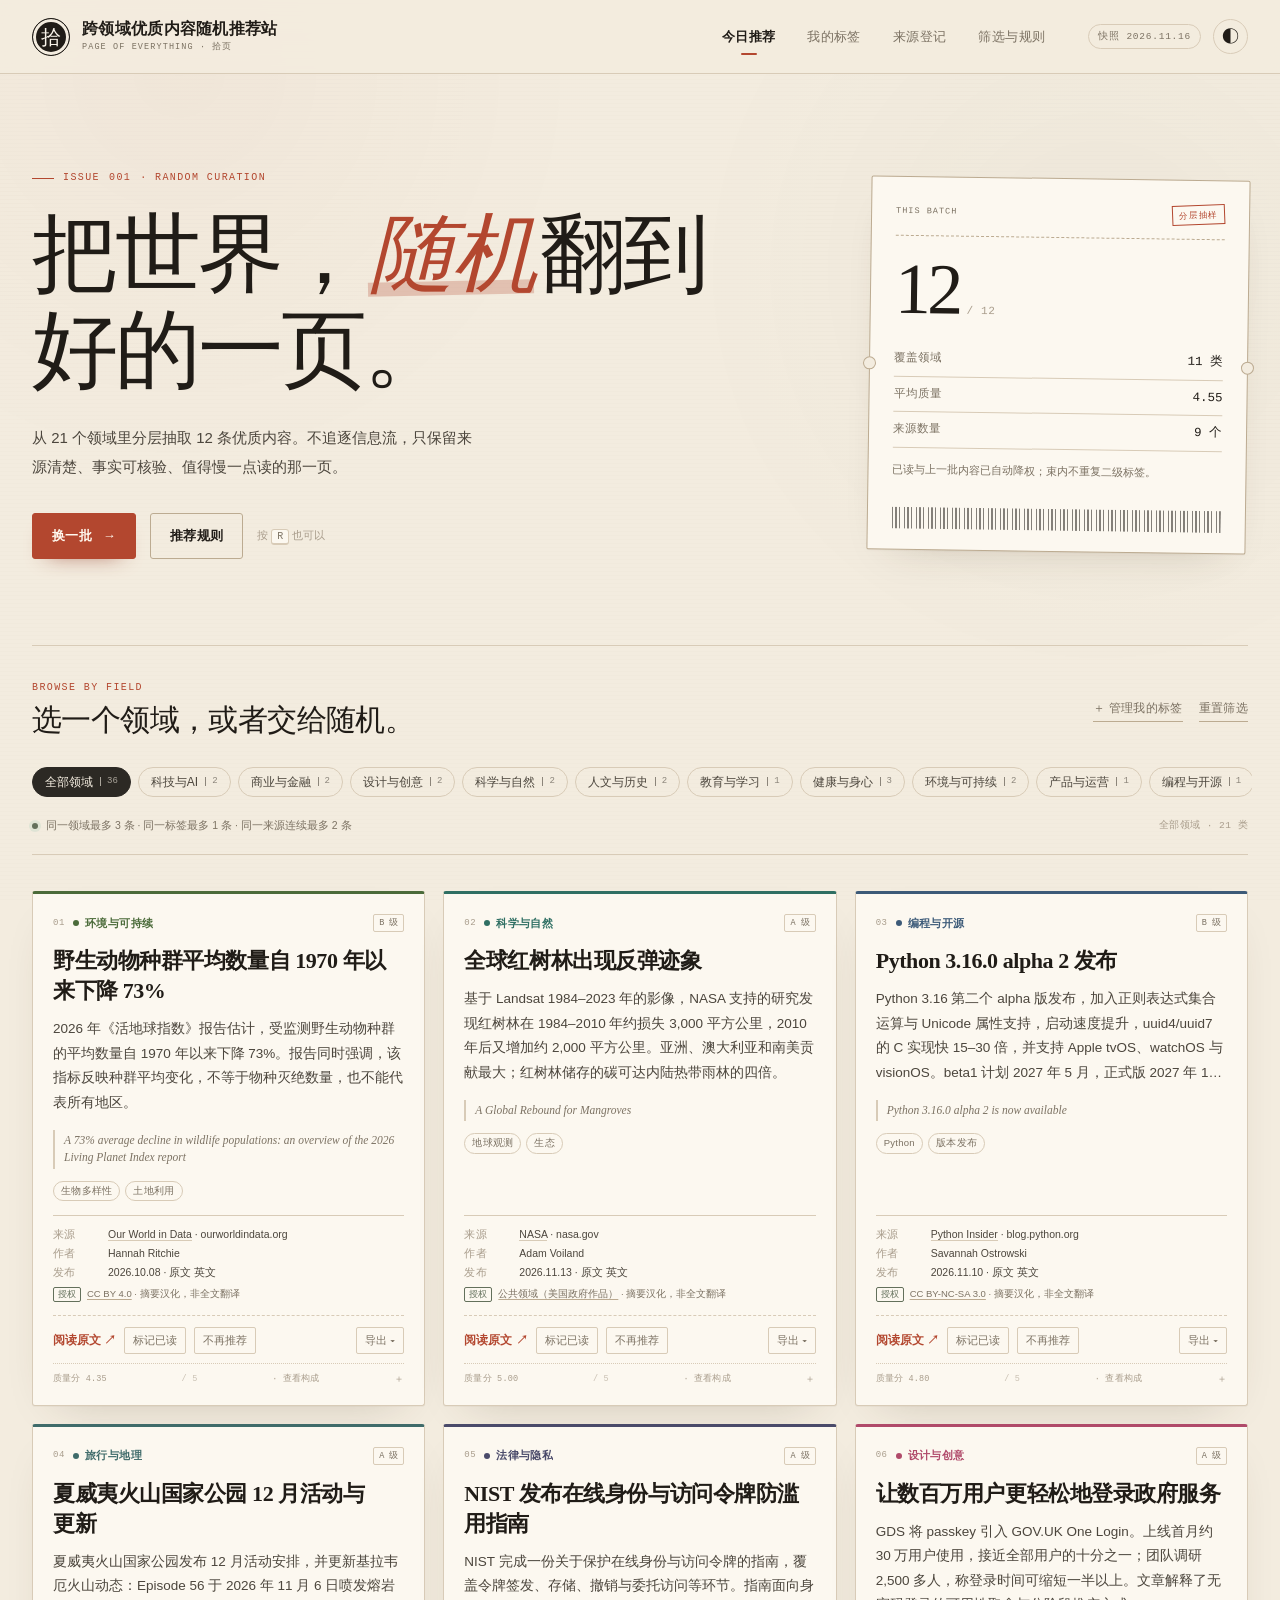
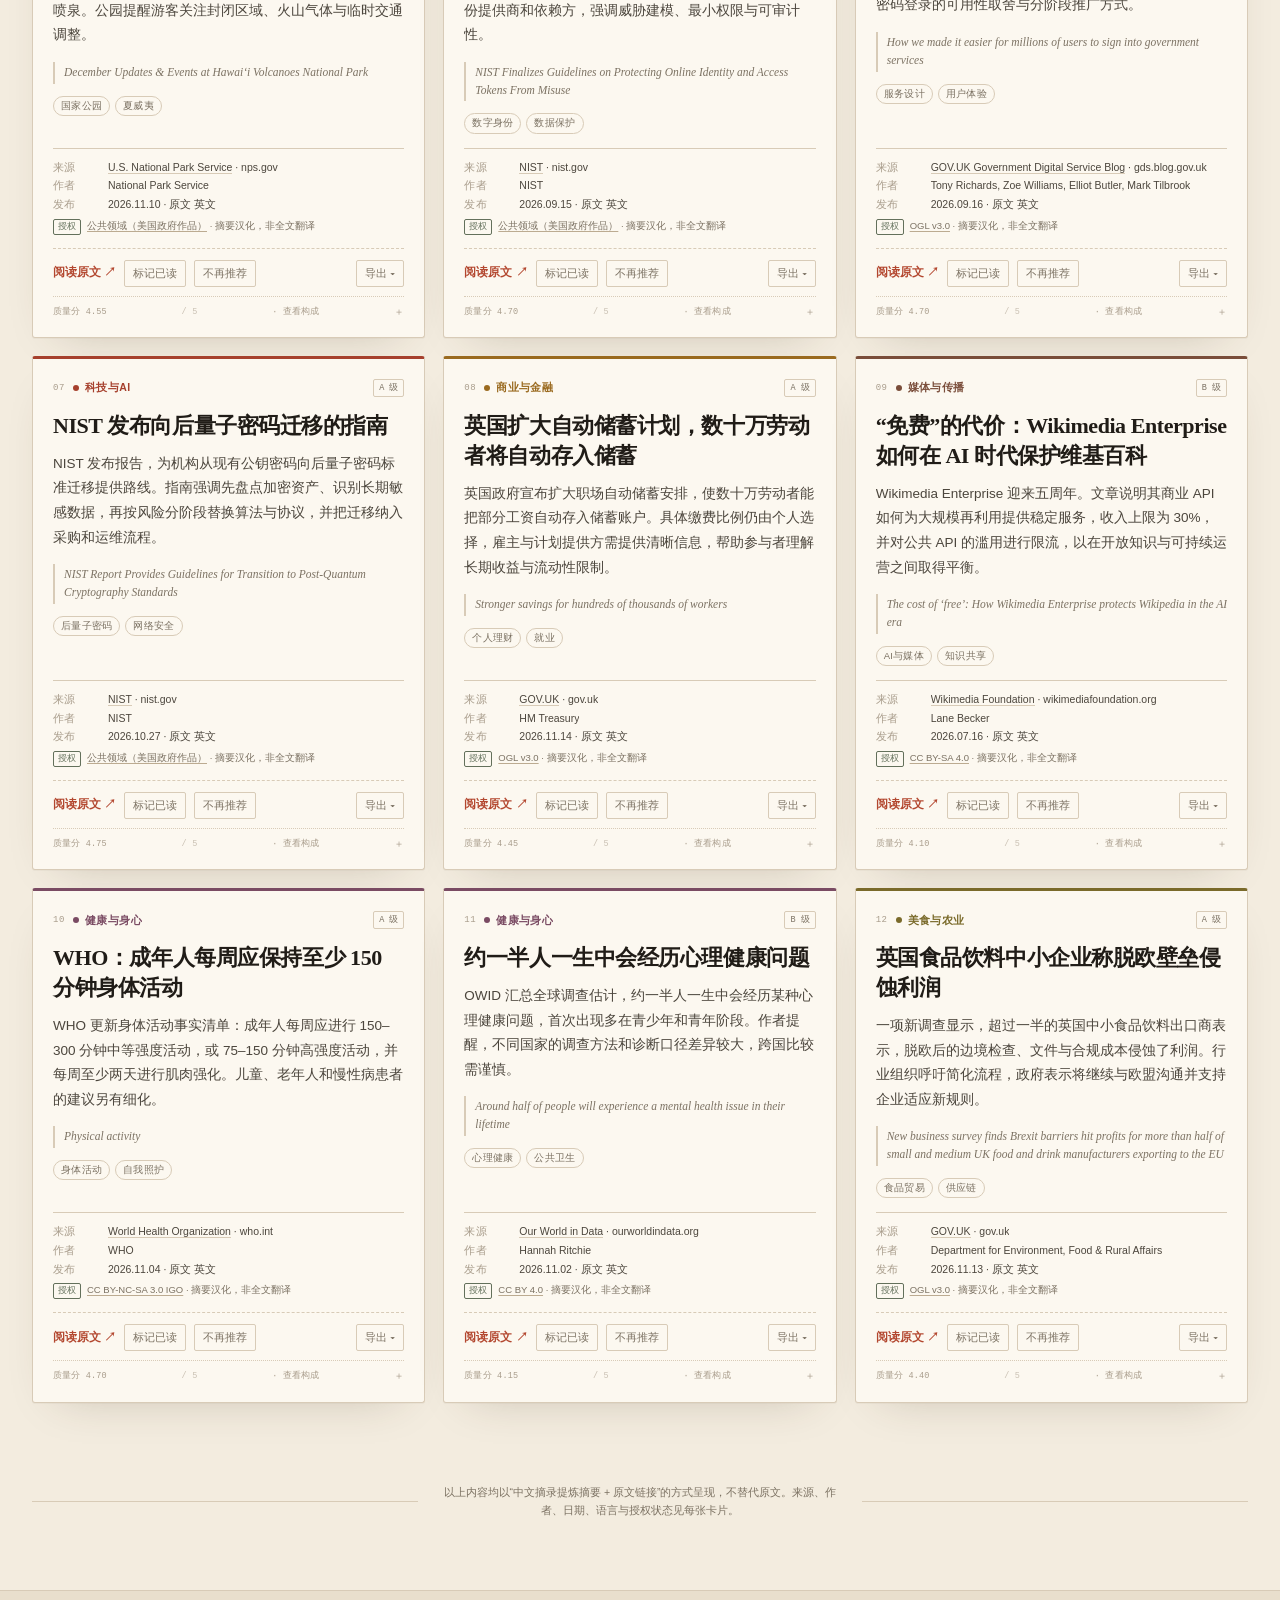
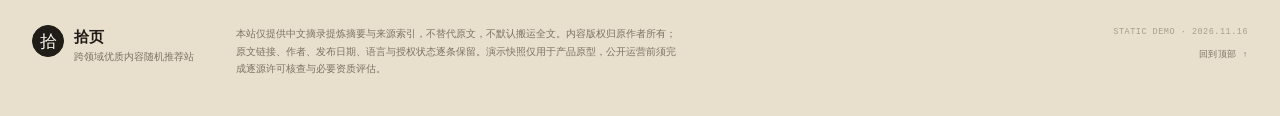
==== commit 19f9c670: "Add files via upload" ====
--- a/index.html
+++ b/index.html
@@ -24,6 +24,7 @@
 
       <nav class="main-nav" aria-label="主导航">
         <button type="button" class="nav-link is-active" data-view="feed" aria-current="page">今日推荐</button>
+        <button type="button" class="nav-link" data-view="tags">我的标签</button>
         <button type="button" class="nav-link" data-view="sources">来源登记</button>
         <button type="button" class="nav-link" data-view="method">筛选与规则</button>
       </nav>
@@ -76,7 +77,10 @@
             <p class="section-kicker">BROWSE BY FIELD</p>
             <h2 id="filter-title">选一个领域，或者交给随机。</h2>
           </div>
-          <button type="button" class="text-button" id="reset-filters">重置筛选</button>
+          <div class="filter-actions">
+            <button type="button" class="text-button" id="manage-tags-button">＋ 管理我的标签</button>
+            <button type="button" class="text-button" id="reset-filters">重置筛选</button>
+          </div>
         </div>
 
         <div class="chip-scroller">
@@ -125,6 +129,54 @@
         <p>以上内容均以“中文摘录提炼摘要 + 原文链接”的方式呈现，不替代原文。来源、作者、日期、语言与授权状态见每张卡片。</p>
         <span class="end-rule"></span>
       </section>
+    </section>
+
+    <section id="view-tags" class="view" aria-labelledby="tags-title" hidden>
+      <div class="page-intro">
+        <p class="eyebrow"><span class="eyebrow-rule"></span> MY TAGS</p>
+        <h1 id="tags-title">按自己的主题，<br>给内容<em>重新归类</em>。</h1>
+        <p class="page-lead">创建关键词规则，本站会自动扫描当前与以后更新的所有内容，命中的文章打上你的标签，并出现在筛选器中。规则只保存在你自己的浏览器里，不影响来源许可与质量评分。</p>
+      </div>
+
+      <div class="notice-card">
+        <strong>关于自动生效</strong>
+        <p>标签是根据关键词自动匹配的，不写入内容池、不上传服务器。以后每次内容更新，页面加载时都会用你现有的规则重新匹配一遍，因此你创建的标签会自动覆盖新文章。规则只在这台设备、这个浏览器有效。</p>
+      </div>
+
+      <div class="tag-manager">
+        <form id="tag-create-form" class="tag-create-form" autocomplete="off">
+          <h2>新建标签规则</h2>
+          <div class="tag-field">
+            <label for="tag-name-input">标签名称</label>
+            <input id="tag-name-input" type="text" maxlength="20" placeholder="例如：引力波" required>
+            <p class="tag-hint">最多 20 字，不能与已有标签重名。</p>
+          </div>
+          <div class="tag-field">
+            <label for="tag-category-input">作用领域</label>
+            <select id="tag-category-input">
+              <option value="all">全部领域</option>
+            </select>
+            <p class="tag-hint">选择“全部领域”时，关键词会在任意领域的文章中匹配。</p>
+          </div>
+          <div class="tag-field">
+            <label for="tag-keywords-input">关键词</label>
+            <textarea id="tag-keywords-input" rows="3" placeholder="用逗号、分号或换行分隔，例如：引力波, 黑洞, 时空"></textarea>
+            <p class="tag-hint">最多 12 个关键词，每个不超过 60 字。命中任意一个即打上标签（不区分大小写）。</p>
+          </div>
+          <button type="submit" class="button button-primary" id="tag-create-submit">创建标签</button>
+          <p id="tag-form-message" class="tag-form-message" role="status" aria-live="polite"></p>
+        </form>
+
+        <div class="tag-rules-panel">
+          <div class="section-heading compact">
+            <div>
+              <p class="section-kicker">YOUR RULES</p>
+              <h2>我的规则 <span id="tag-rule-count" class="tag-rule-count">0</span></h2>
+            </div>
+          </div>
+          <div id="tag-rule-list" class="tag-rule-list" aria-live="polite"></div>
+        </div>
+      </div>
     </section>
 
     <section id="view-sources" class="view" aria-labelledby="sources-title" hidden>
@@ -318,6 +370,7 @@
   <script src="assets/js/quality.js"></script>
   <script src="assets/js/recommender.js"></script>
   <script src="assets/js/storage.js"></script>
+  <script src="assets/js/custom-tags.js"></script>
   <script src="assets/js/pdf-lite.js"></script>
   <script src="assets/js/export-styles.js"></script>
   <script src="assets/js/exporter.js"></script>
--- a/assets/css/styles.css
+++ b/assets/css/styles.css
@@ -595,6 +595,13 @@
   gap: 18px;
   padding: 10px 0 2px;
 }
+.filter-actions {
+  display: flex;
+  align-items: center;
+  gap: 16px;
+  flex-wrap: wrap;
+}
+
 .filter-hint {
   font-size: 10.5px;
   color: var(--muted);
@@ -1072,6 +1079,93 @@
 }
 .notice-card strong { font-family: var(--serif); font-size: 14px; color: var(--accent); }
 .notice-card p { margin-top: 5px; color: var(--ink-soft); font-size: 12px; line-height: 1.8; }
+
+/* ---------- 自定义标签管理 ---------- */
+
+.tag-manager {
+  display: grid;
+  grid-template-columns: minmax(280px, 380px) 1fr;
+  gap: 34px;
+  margin-top: 30px;
+  align-items: start;
+}
+
+.tag-create-form {
+  border: 1px solid var(--line-strong);
+  background: var(--card);
+  padding: 22px;
+}
+.tag-create-form h2 { font-family: var(--serif); font-size: 18px; font-weight: 500; margin-bottom: 18px; }
+.tag-field { margin-bottom: 16px; }
+.tag-field label {
+  display: block;
+  font-family: var(--mono);
+  font-size: 10px;
+  letter-spacing: .08em;
+  color: var(--muted);
+  margin-bottom: 6px;
+}
+.tag-field input[type="text"],
+.tag-field select,
+.tag-field textarea {
+  width: 100%;
+  border: 1px solid var(--line-strong);
+  background: var(--paper);
+  color: var(--ink);
+  padding: 9px 11px;
+  font-family: var(--sans);
+  font-size: 12px;
+  border-radius: 2px;
+  resize: vertical;
+}
+.tag-field input:focus,
+.tag-field select:focus,
+.tag-field textarea:focus { outline: 1px solid var(--accent); border-color: var(--accent); }
+.tag-hint { font-size: 10px; color: var(--faint); margin-top: 5px; line-height: 1.6; }
+.tag-form-message { font-size: 11px; margin-top: 12px; min-height: 16px; }
+.tag-form-message.is-error { color: var(--accent); }
+.tag-form-message.is-ok { color: var(--olive); }
+
+.tag-rule-count {
+  font-family: var(--mono);
+  font-size: 12px;
+  color: var(--accent);
+  margin-left: 6px;
+}
+.tag-rule-list { display: flex; flex-direction: column; gap: 12px; }
+.tag-empty { color: var(--muted); font-size: 12px; padding: 24px 0; }
+.tag-rule {
+  border: 1px solid var(--line);
+  border-left: 3px solid var(--accent);
+  background: var(--card);
+  padding: 14px 16px;
+}
+.tag-rule-head { display: flex; align-items: center; justify-content: space-between; gap: 12px; }
+.tag-rule-name { font-family: var(--serif); font-size: 15px; }
+.tag-rule-delete {
+  border: 1px solid var(--line);
+  background: transparent;
+  color: var(--muted);
+  font-size: 10px;
+  padding: 4px 10px;
+  cursor: pointer;
+  border-radius: 2px;
+}
+.tag-rule-delete:hover { color: var(--accent); border-color: var(--accent); }
+.tag-rule-meta { font-size: 10.5px; color: var(--muted); margin-top: 6px; }
+.tag-rule-meta strong { color: var(--ink); }
+.tag-rule-keywords { display: flex; flex-wrap: wrap; gap: 5px; margin-top: 9px; }
+.tag-keyword {
+  font-size: 10px;
+  background: var(--accent-wash);
+  color: var(--ink-soft);
+  padding: 3px 8px;
+  border-radius: 2px;
+}
+
+@media (max-width: 820px) {
+  .tag-manager { grid-template-columns: 1fr; gap: 24px; }
+}
 
 .source-toolbar {
   display: flex;
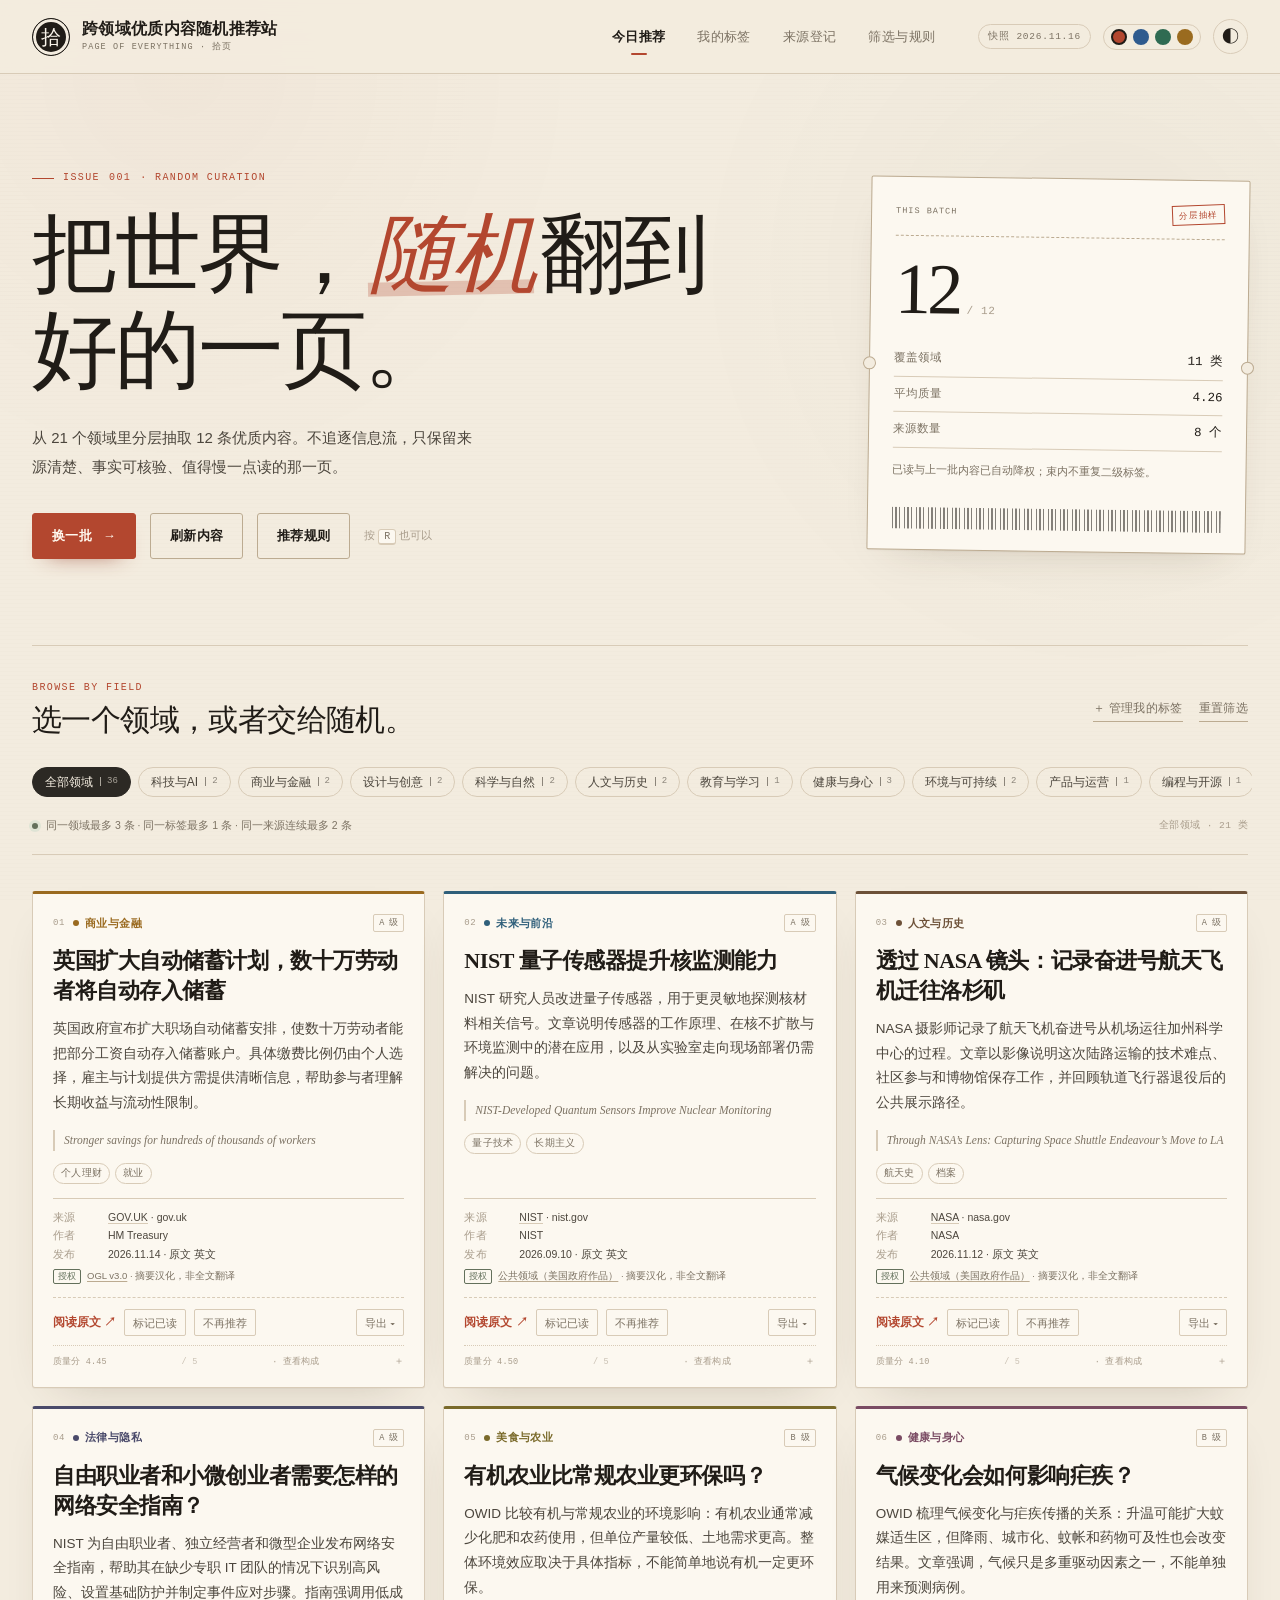
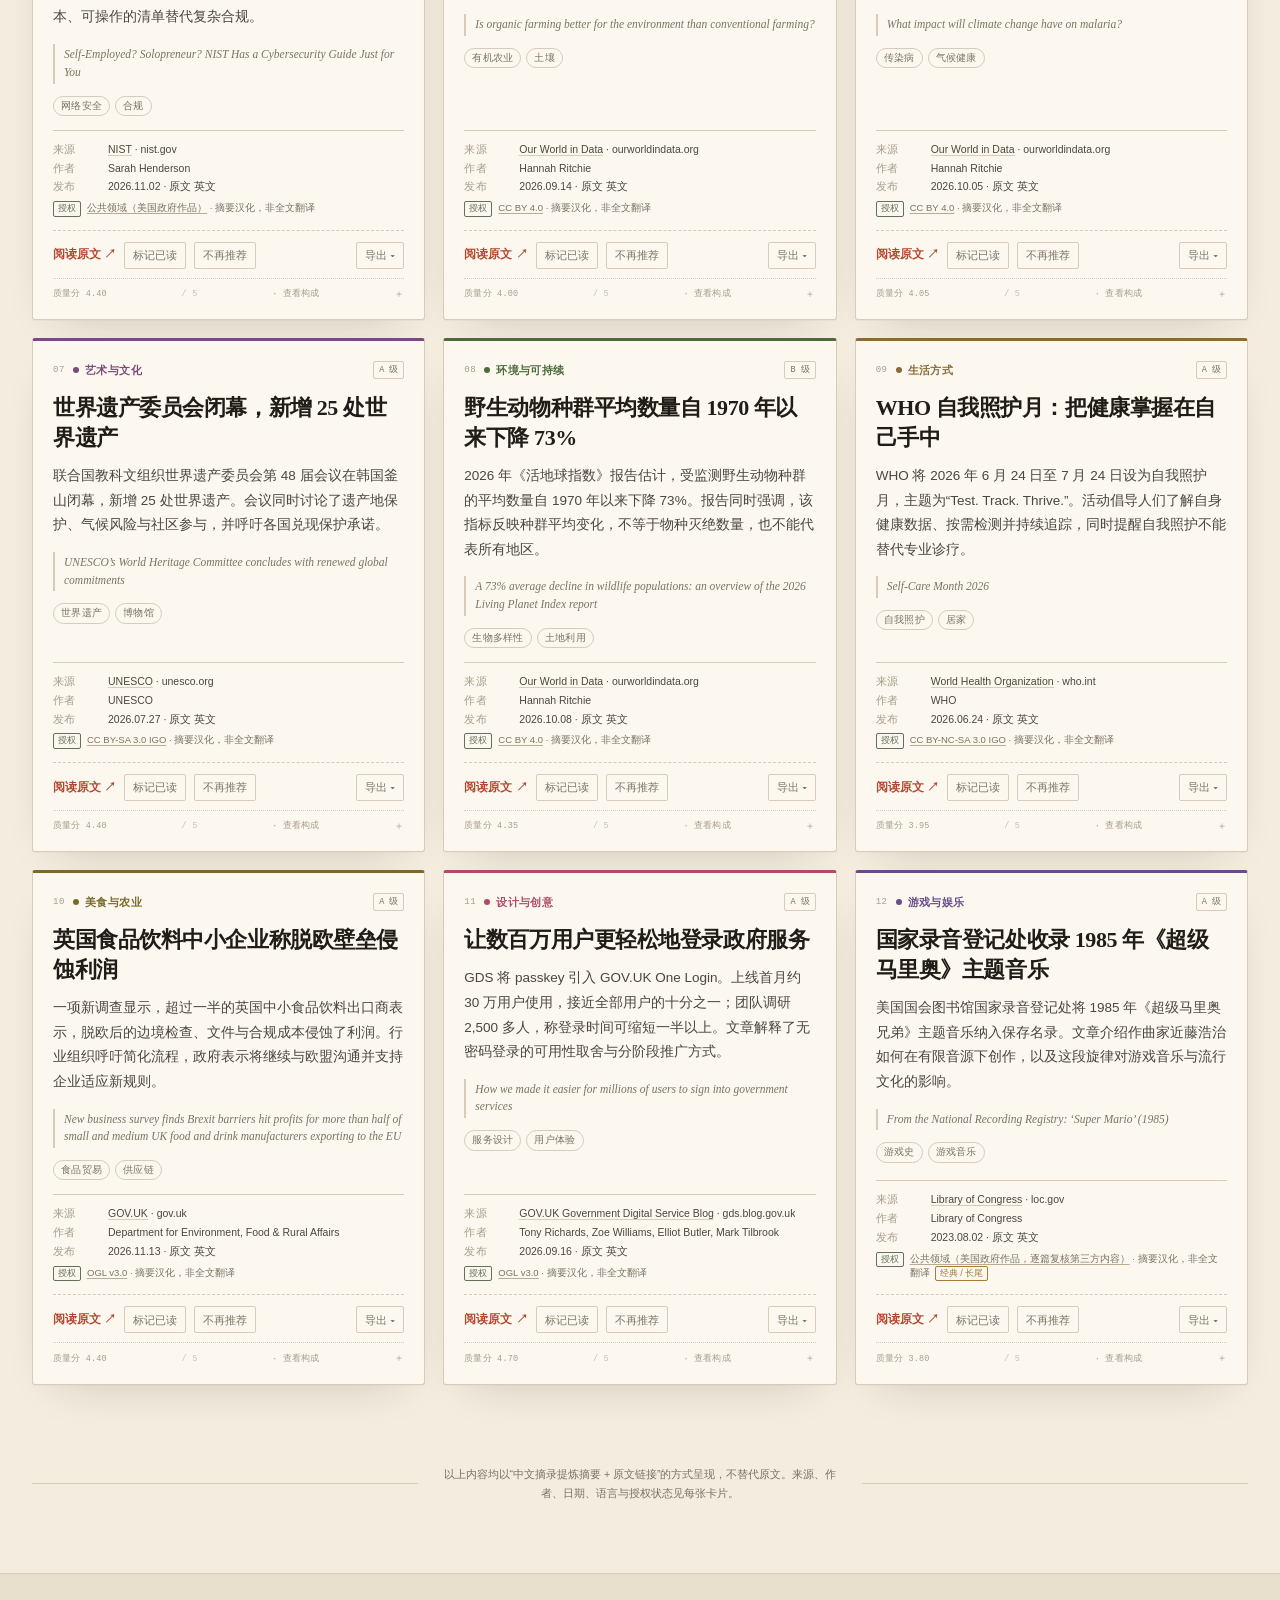
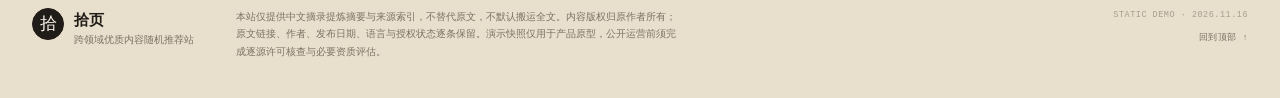
==== commit 61967e6c: "feat: add content refresh button and theme color presets" ====
--- a/index.html
+++ b/index.html
@@ -30,7 +30,8 @@
       </nav>
 
       <div class="header-tools">
-        <span class="snapshot" title="本页使用静态演示快照">快照 2026.11.16</span>
+        <span class="snapshot" id="snapshot-label" title="本页使用静态演示快照">快照 2026.11.16</span>
+        <div class="palette-picker" id="palette-picker" role="group" aria-label="主题颜色预设"></div>
         <button type="button" class="icon-button" id="theme-toggle" aria-label="切换深浅色主题" title="切换深浅色主题">
           <span class="theme-icon" aria-hidden="true">◐</span>
         </button>
@@ -50,6 +51,7 @@
               <span>换一批</span>
               <span class="button-arrow" aria-hidden="true">→</span>
             </button>
+            <button type="button" class="button button-quiet" id="refresh-button" title="重新读取最新内容数据，更新内容池">刷新内容</button>
             <button type="button" class="button button-quiet" id="explain-button">推荐规则</button>
             <span class="key-hint">按 <kbd>R</kbd> 也可以</span>
           </div>
--- a/assets/css/styles.css
+++ b/assets/css/styles.css
@@ -65,6 +65,110 @@
   --shadow-lift: 0 2px 0 rgba(0, 0, 0, .2), 0 30px 60px -30px rgba(0, 0, 0, .9);
 }
 
+/* =========================================================
+   主题颜色预设
+   与明暗(data-theme)正交：预设只换强调色与纸色调，明暗仍由 data-theme 决定。
+   朱砂(vermilion) 为默认，沿用 :root / [data-theme="dark"]，无需覆盖。
+   ========================================================= */
+
+/* 靛蓝 · 浅色 */
+[data-palette="indigo"] {
+  --paper: #eef1f5;
+  --paper-deep: #e2e8f0;
+  --paper-soft: #f7f9fc;
+  --card: #fbfcfe;
+  --card-raised: #ffffff;
+  --accent: #2f5b8e;
+  --accent-deep: #1f4068;
+  --accent-soft: #d6e2f0;
+  --accent-wash: rgba(47, 91, 142, .08);
+}
+/* 靛蓝 · 深色 */
+[data-theme="dark"][data-palette="indigo"] {
+  --paper: #12161c;
+  --paper-deep: #0c0f14;
+  --paper-soft: #1a2028;
+  --card: #1a2028;
+  --card-raised: #202834;
+  --accent: #7aa6d8;
+  --accent-deep: #9dbfe6;
+  --accent-soft: #1b2c40;
+  --accent-wash: rgba(122, 166, 216, .12);
+}
+
+/* 松绿 · 浅色 */
+[data-palette="pine"] {
+  --paper: #edf2ec;
+  --paper-deep: #e0e9df;
+  --paper-soft: #f7faf6;
+  --card: #fbfdfa;
+  --card-raised: #ffffff;
+  --accent: #2f6b52;
+  --accent-deep: #20503c;
+  --accent-soft: #d3e6da;
+  --accent-wash: rgba(47, 107, 82, .08);
+}
+/* 松绿 · 深色 */
+[data-theme="dark"][data-palette="pine"] {
+  --paper: #101713;
+  --paper-deep: #0a100c;
+  --paper-soft: #18211b;
+  --card: #18211b;
+  --card-raised: #1e2a22;
+  --accent: #77b79a;
+  --accent-deep: #9ccfb4;
+  --accent-soft: #183027;
+  --accent-wash: rgba(119, 183, 154, .12);
+}
+
+/* 琥珀 · 浅色 */
+[data-palette="amber"] {
+  --paper: #f5efe2;
+  --paper-deep: #ece3cf;
+  --paper-soft: #fbf7ed;
+  --card: #fdfaf1;
+  --card-raised: #fffdf6;
+  --accent: #9a6b1f;
+  --accent-deep: #7a5212;
+  --accent-soft: #f0e3c8;
+  --accent-wash: rgba(154, 107, 31, .09);
+}
+/* 琥珀 · 深色 */
+[data-theme="dark"][data-palette="amber"] {
+  --paper: #17140e;
+  --paper-deep: #100d08;
+  --paper-soft: #211c12;
+  --card: #211c12;
+  --card-raised: #292317;
+  --accent: #d9a94f;
+  --accent-deep: #eec27a;
+  --accent-soft: #3a2c12;
+  --accent-wash: rgba(217, 169, 79, .12);
+}
+
+/* 调色板选择器：标题栏的一组小色点 */
+.palette-picker {
+  display: flex;
+  align-items: center;
+  gap: 6px;
+  padding: 4px 7px;
+  border: 1px solid var(--line);
+  border-radius: 999px;
+  background: transparent;
+}
+.palette-dot {
+  width: 16px;
+  height: 16px;
+  border-radius: 50%;
+  border: 2px solid transparent;
+  background: var(--dot);
+  cursor: pointer;
+  padding: 0;
+  transition: transform .2s var(--ease), border-color .2s;
+}
+.palette-dot:hover { transform: scale(1.18); }
+.palette-dot[aria-pressed="true"] { border-color: var(--ink); }
+
 *,
 *::before,
 *::after { box-sizing: border-box; }
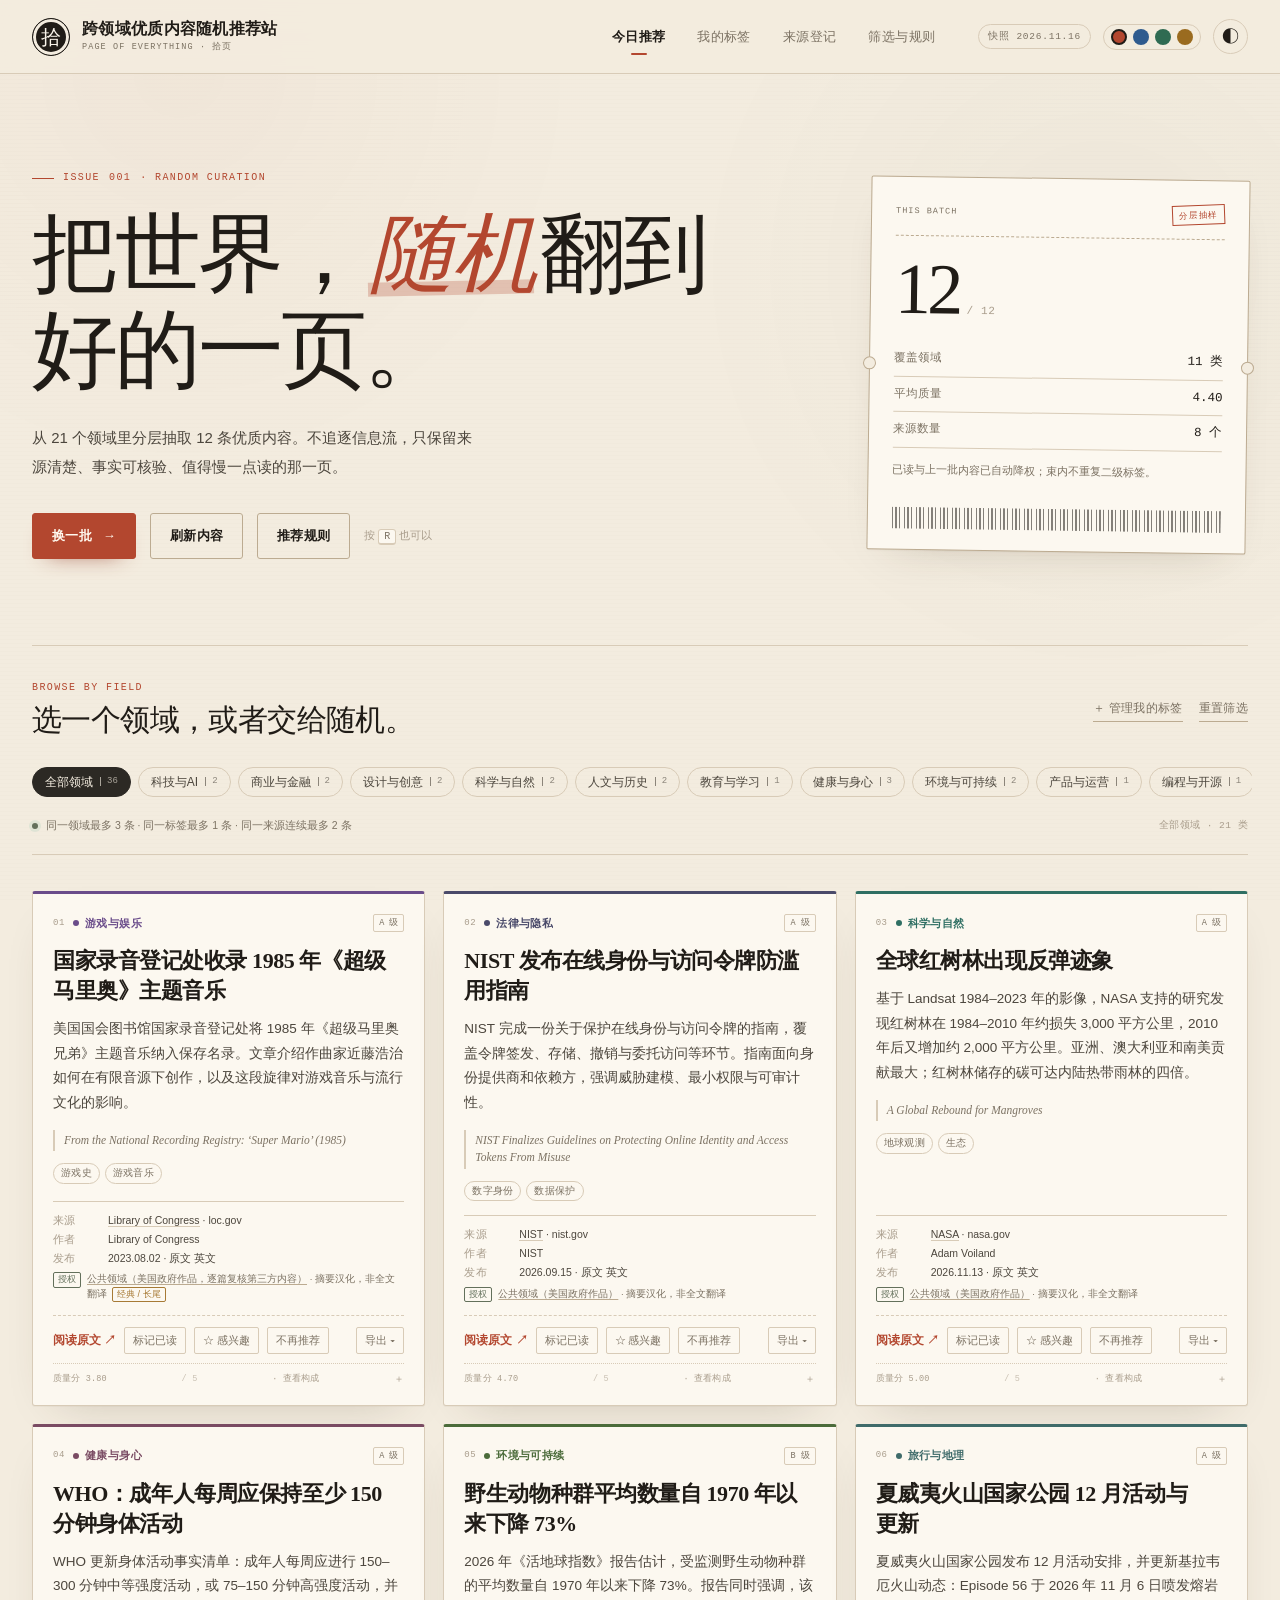
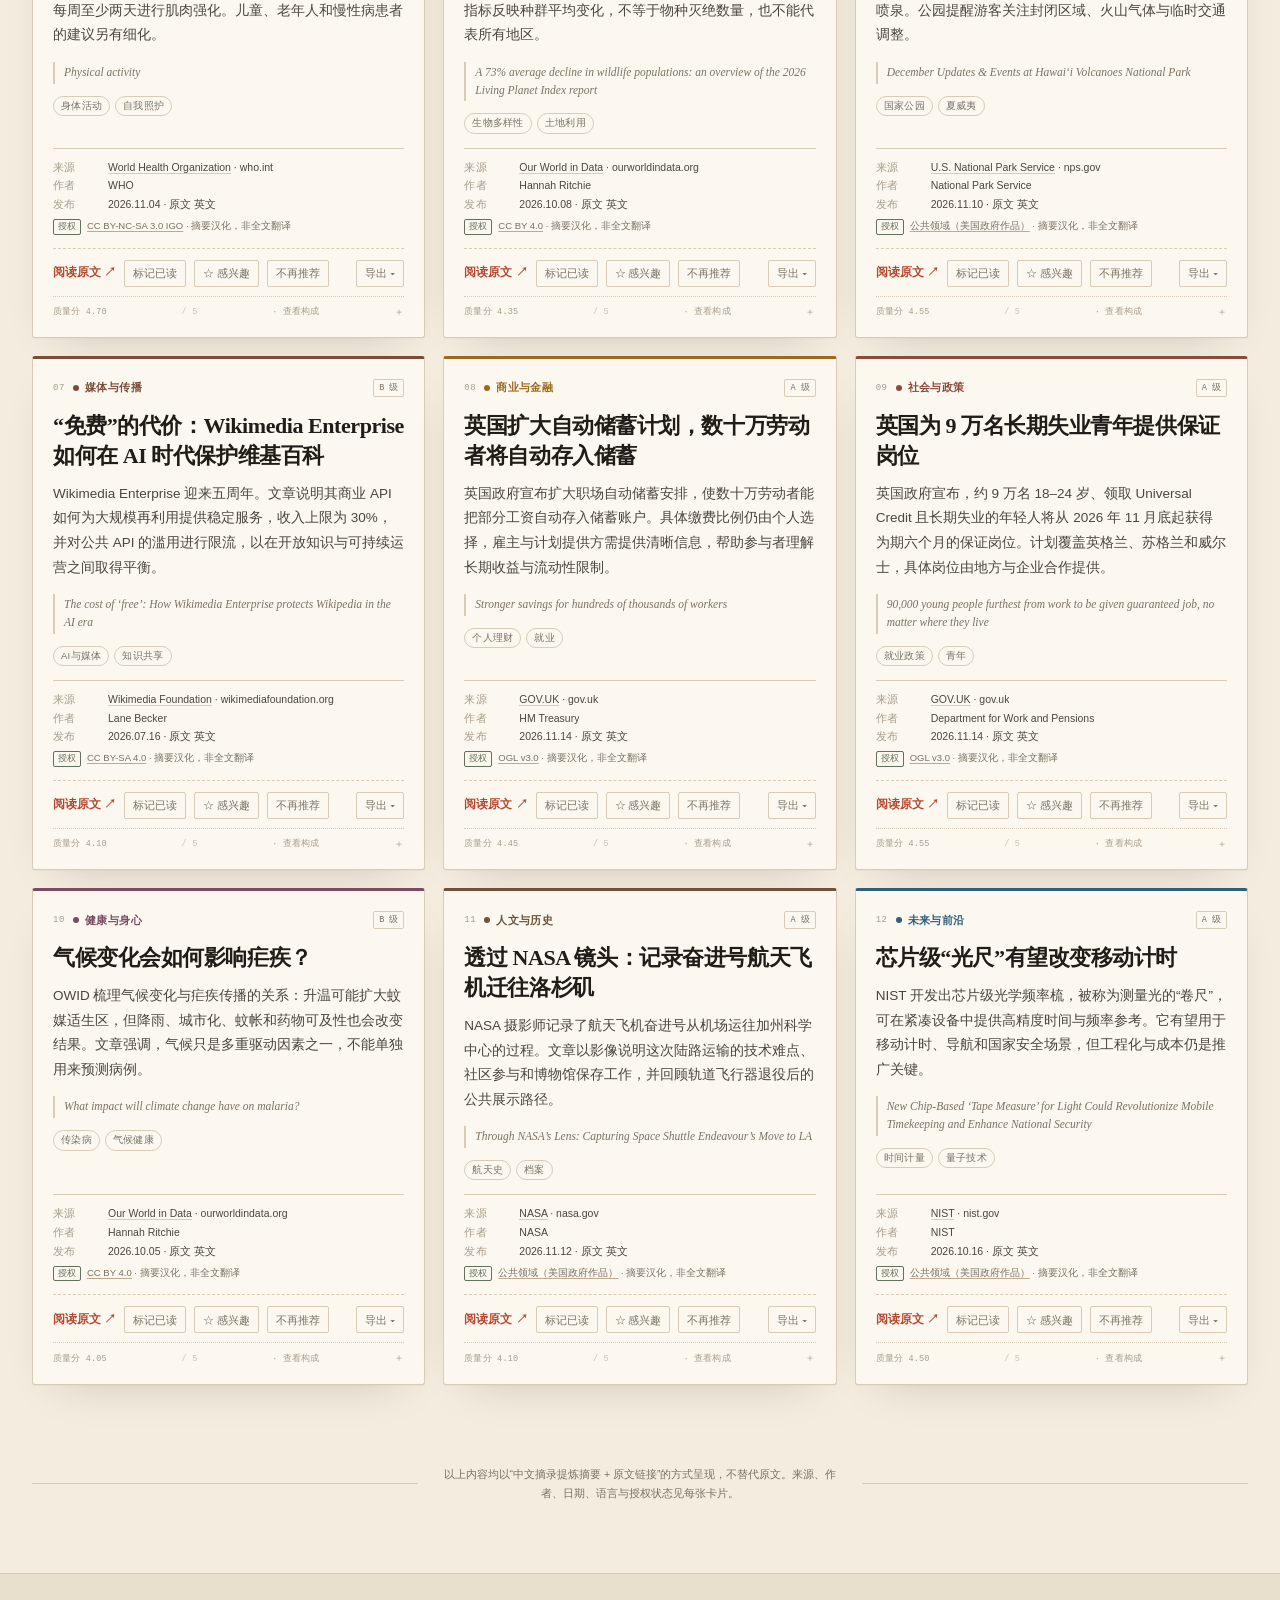
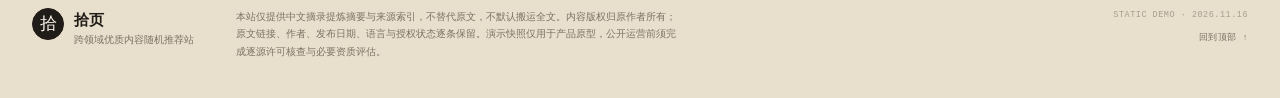
==== commit 9992acdb: "feat: interested-keep refresh with fresh content pool and theme presets docs" ====
--- a/index.html
+++ b/index.html
@@ -51,7 +51,7 @@
               <span>换一批</span>
               <span class="button-arrow" aria-hidden="true">→</span>
             </button>
-            <button type="button" class="button button-quiet" id="refresh-button" title="重新读取最新内容数据，更新内容池">刷新内容</button>
+            <button type="button" class="button button-quiet" id="refresh-button" title="保留标记「感兴趣」的内容，把其余内容换成新爬取的主题">刷新内容</button>
             <button type="button" class="button button-quiet" id="explain-button">推荐规则</button>
             <span class="key-hint">按 <kbd>R</kbd> 也可以</span>
           </div>
--- a/assets/css/styles.css
+++ b/assets/css/styles.css
@@ -1044,6 +1044,13 @@
 }
 .action-button:hover, .action-button.is-active { color: var(--ink); border-color: var(--line-strong); background: var(--paper-soft); }
 .action-button.is-read { color: var(--olive); border-color: var(--olive); }
+.interested-button { font-variant-numeric: tabular-nums; }
+.interested-button.is-interested {
+  color: var(--accent);
+  border-color: var(--accent);
+  background: var(--accent-wash);
+  font-weight: 600;
+}
 .action-spacer { margin-left: auto; }
 
 .card-menu-wrap { position: relative; margin-left: auto; }
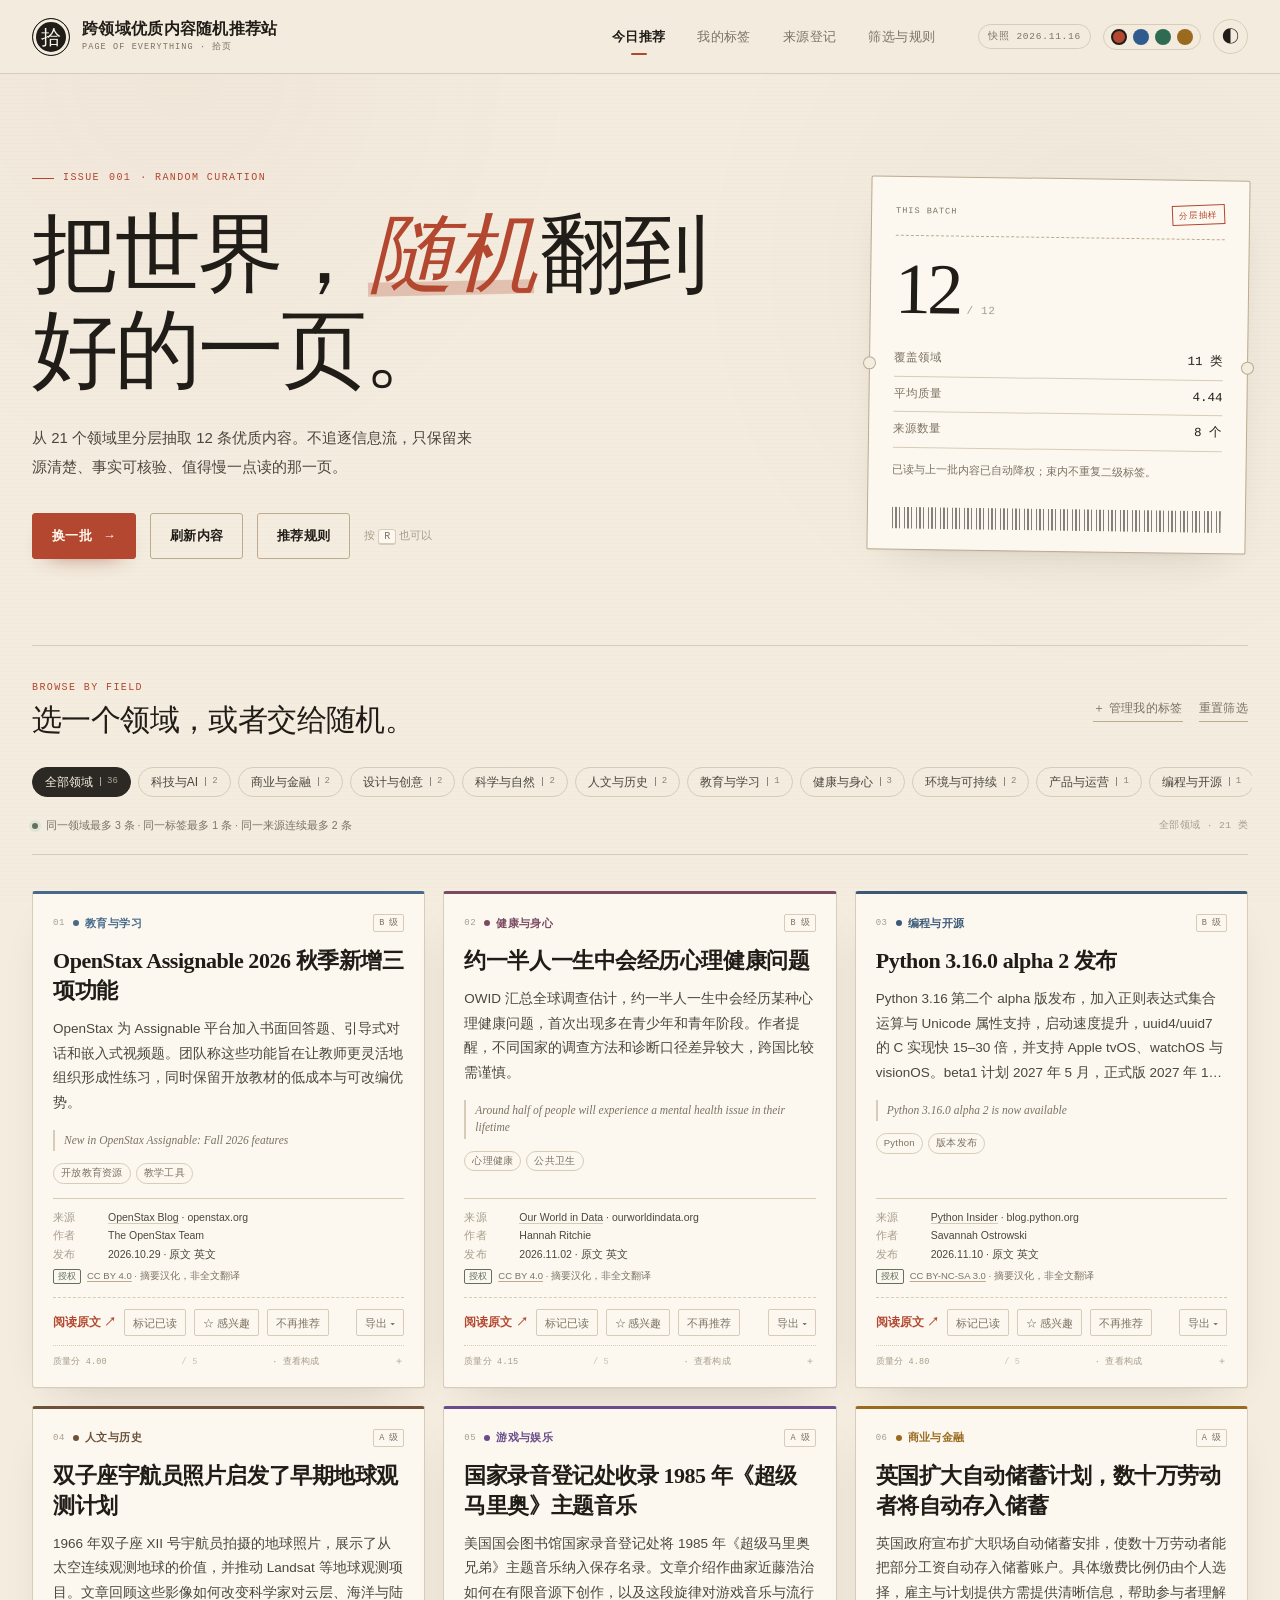
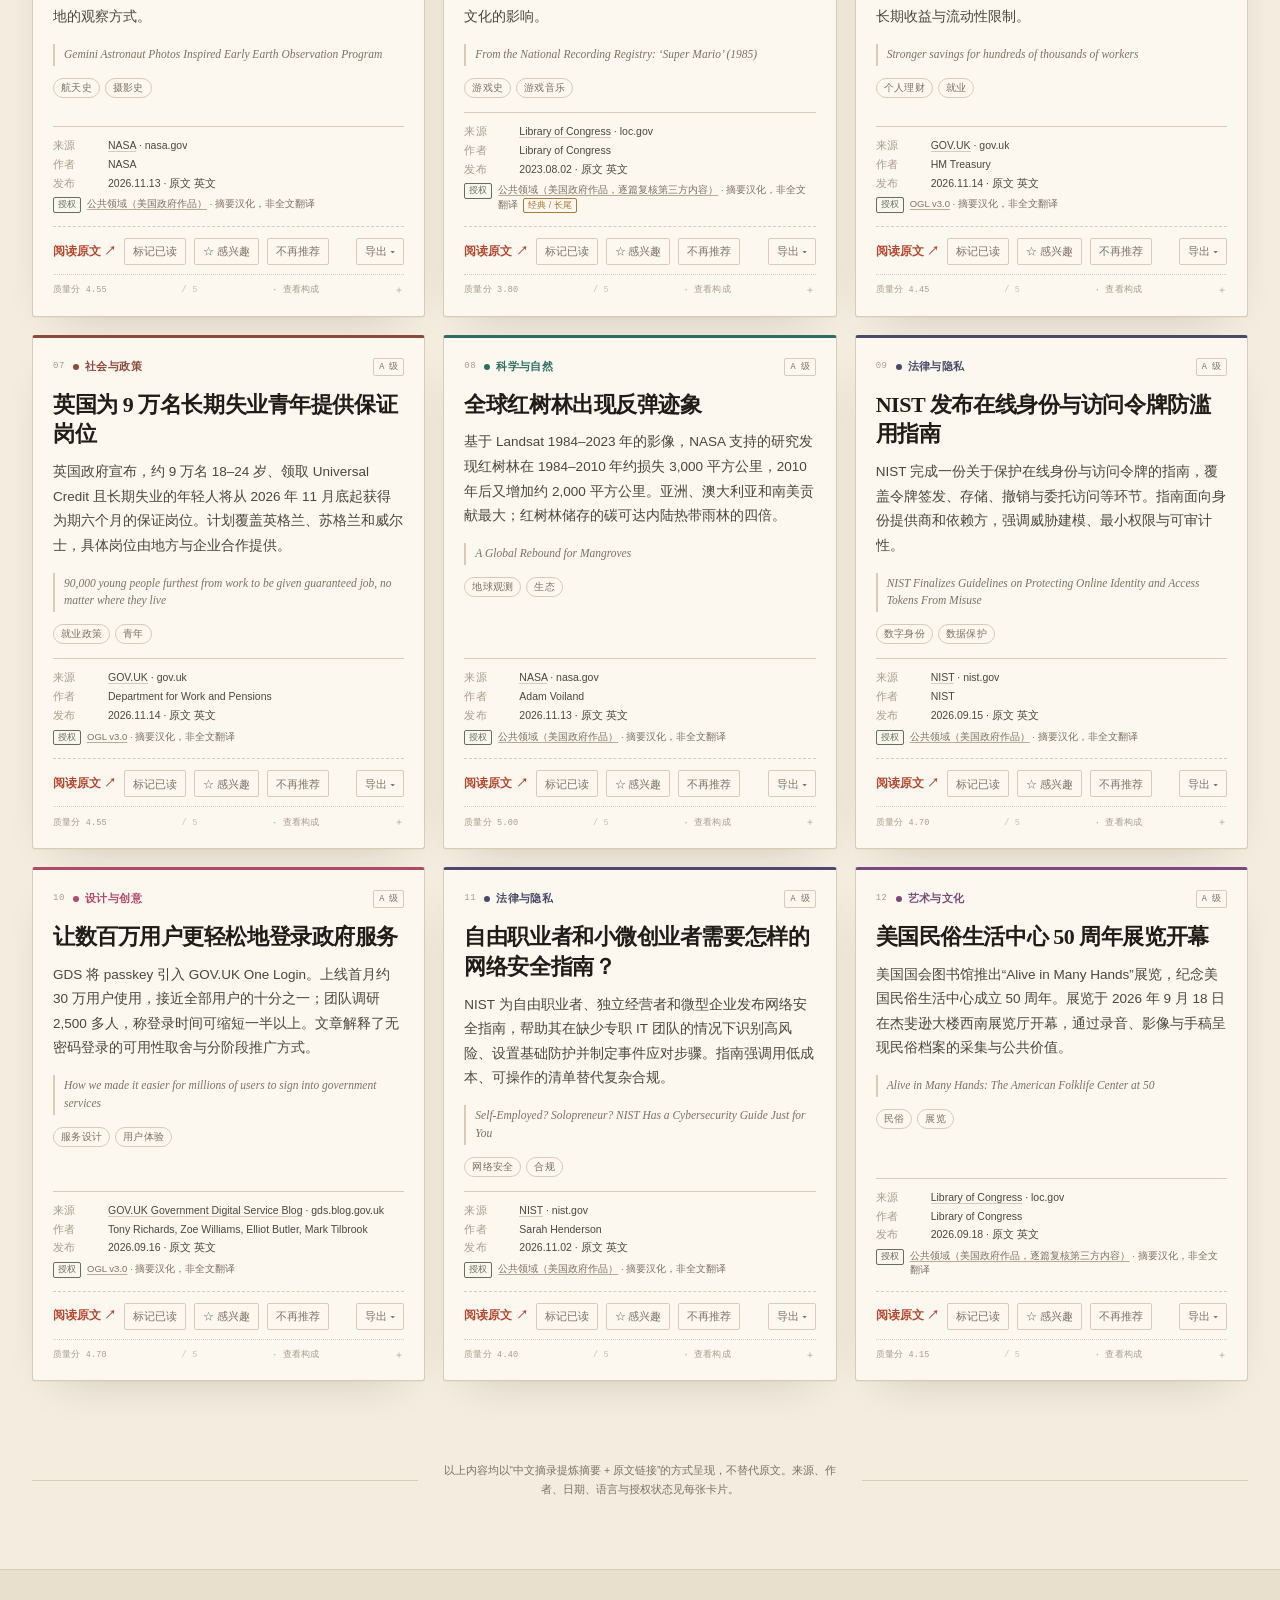
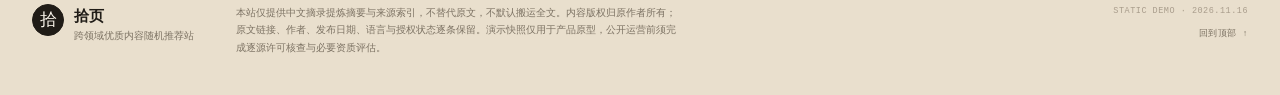
==== commit 6ef7c19f: "feat: live RSS crawling with CORS proxy + machine translation, cache and preset-pool fallback for co" ====
--- a/index.html
+++ b/index.html
@@ -373,6 +373,7 @@
   <script src="assets/js/recommender.js"></script>
   <script src="assets/js/storage.js"></script>
   <script src="assets/js/custom-tags.js"></script>
+  <script src="assets/js/live-fetch.js"></script>
   <script src="assets/js/pdf-lite.js"></script>
   <script src="assets/js/export-styles.js"></script>
   <script src="assets/js/exporter.js"></script>
